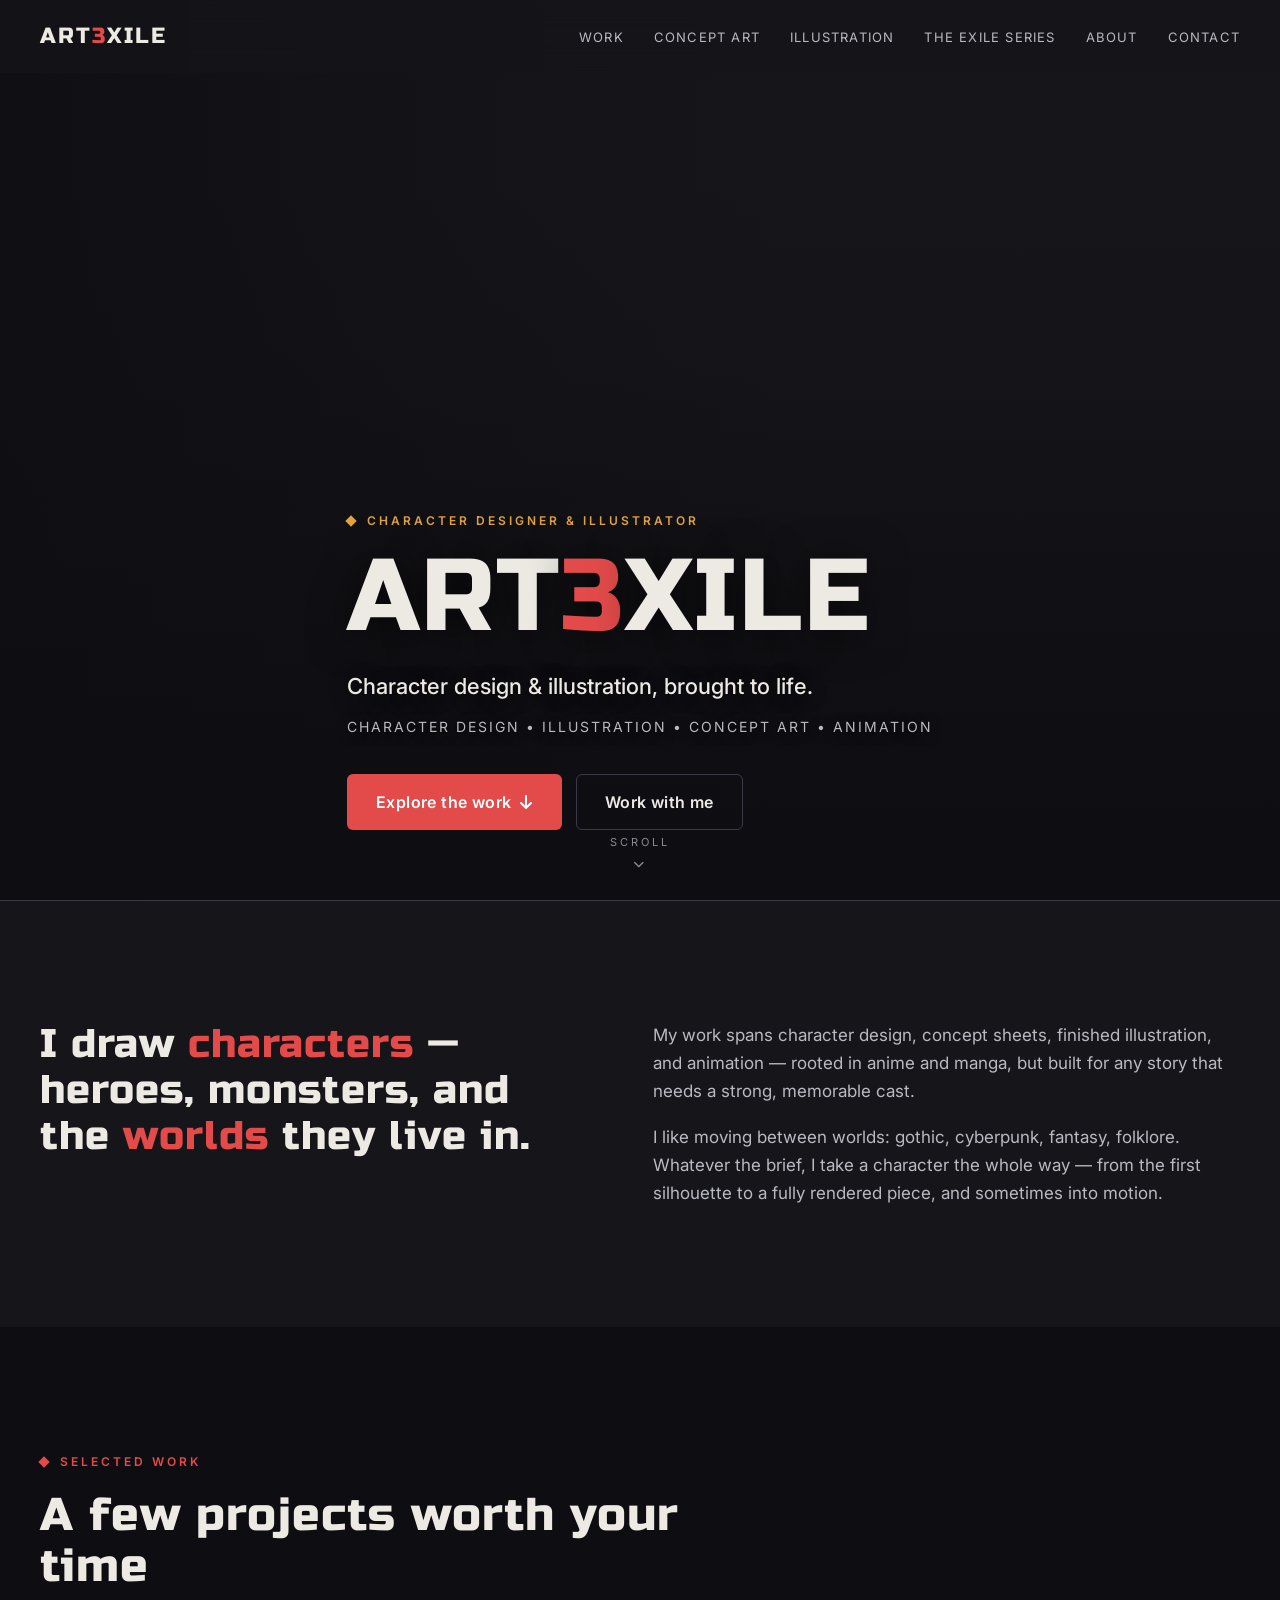
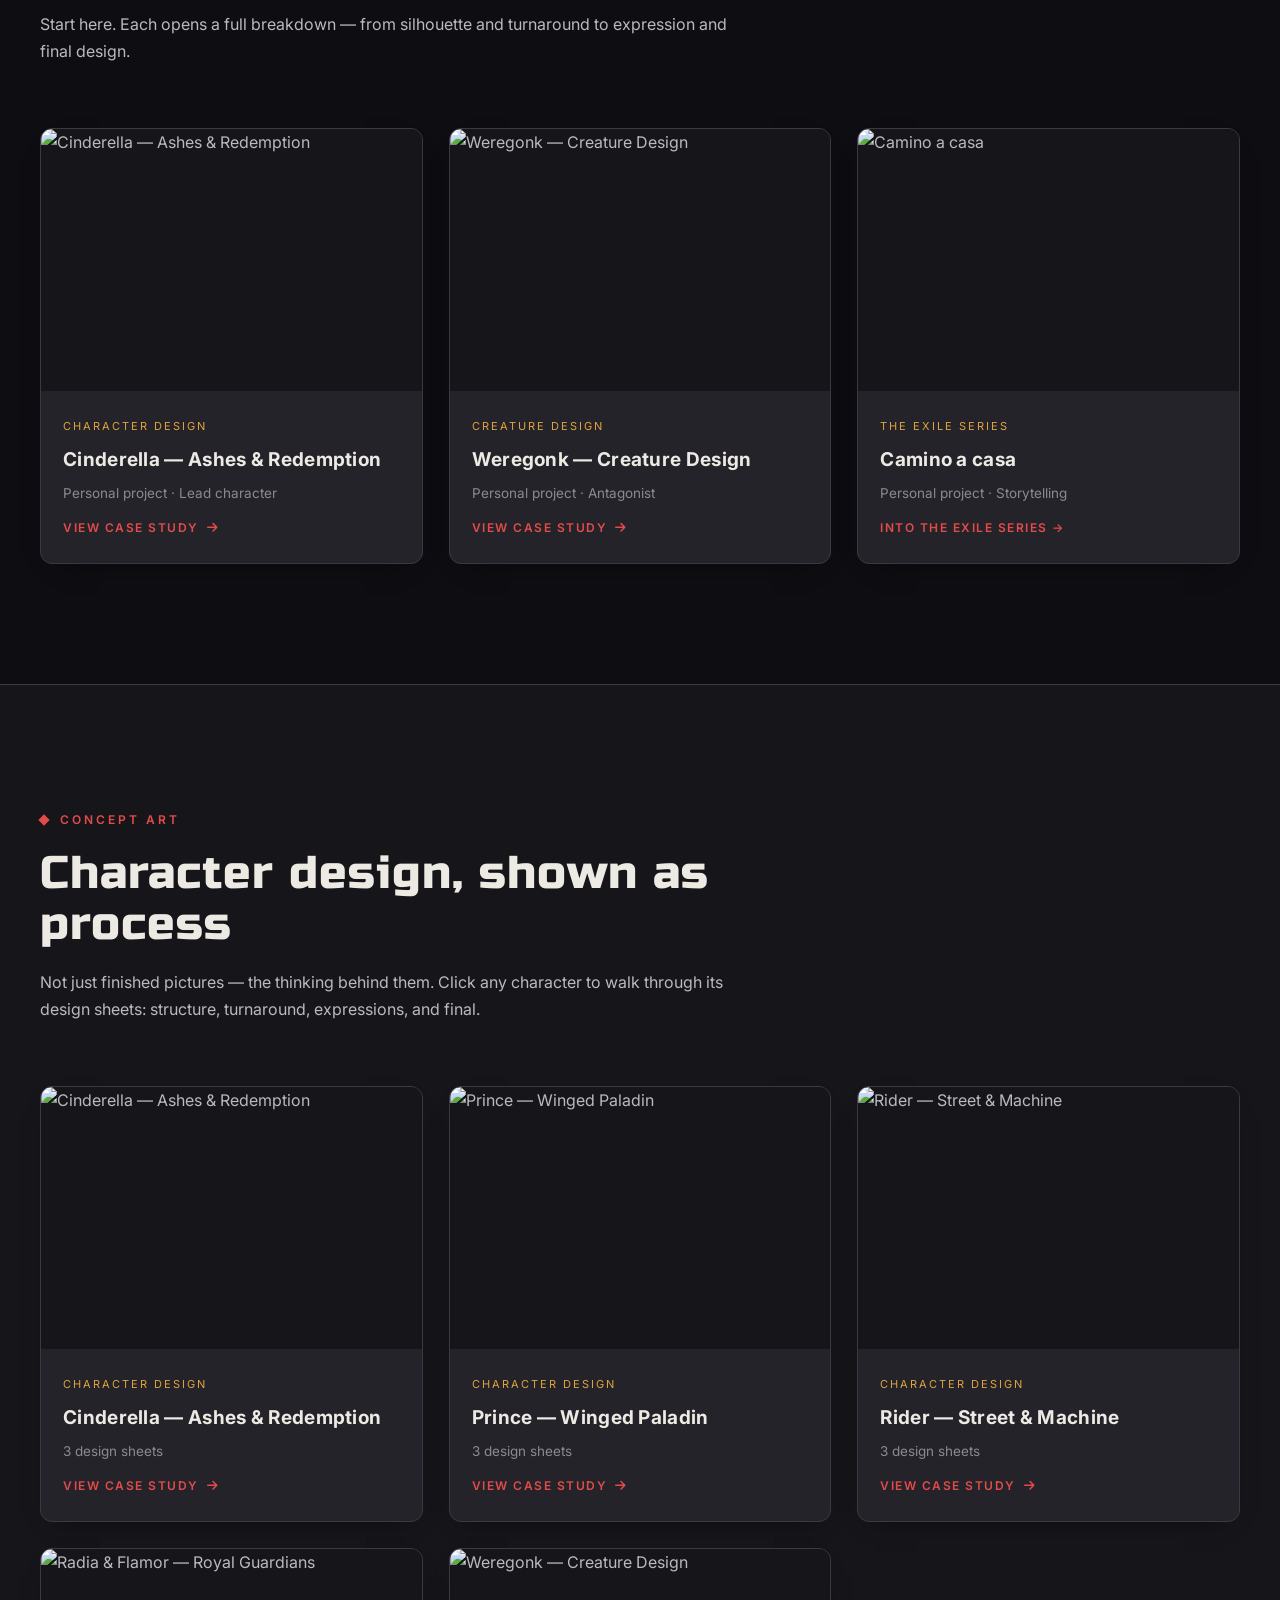
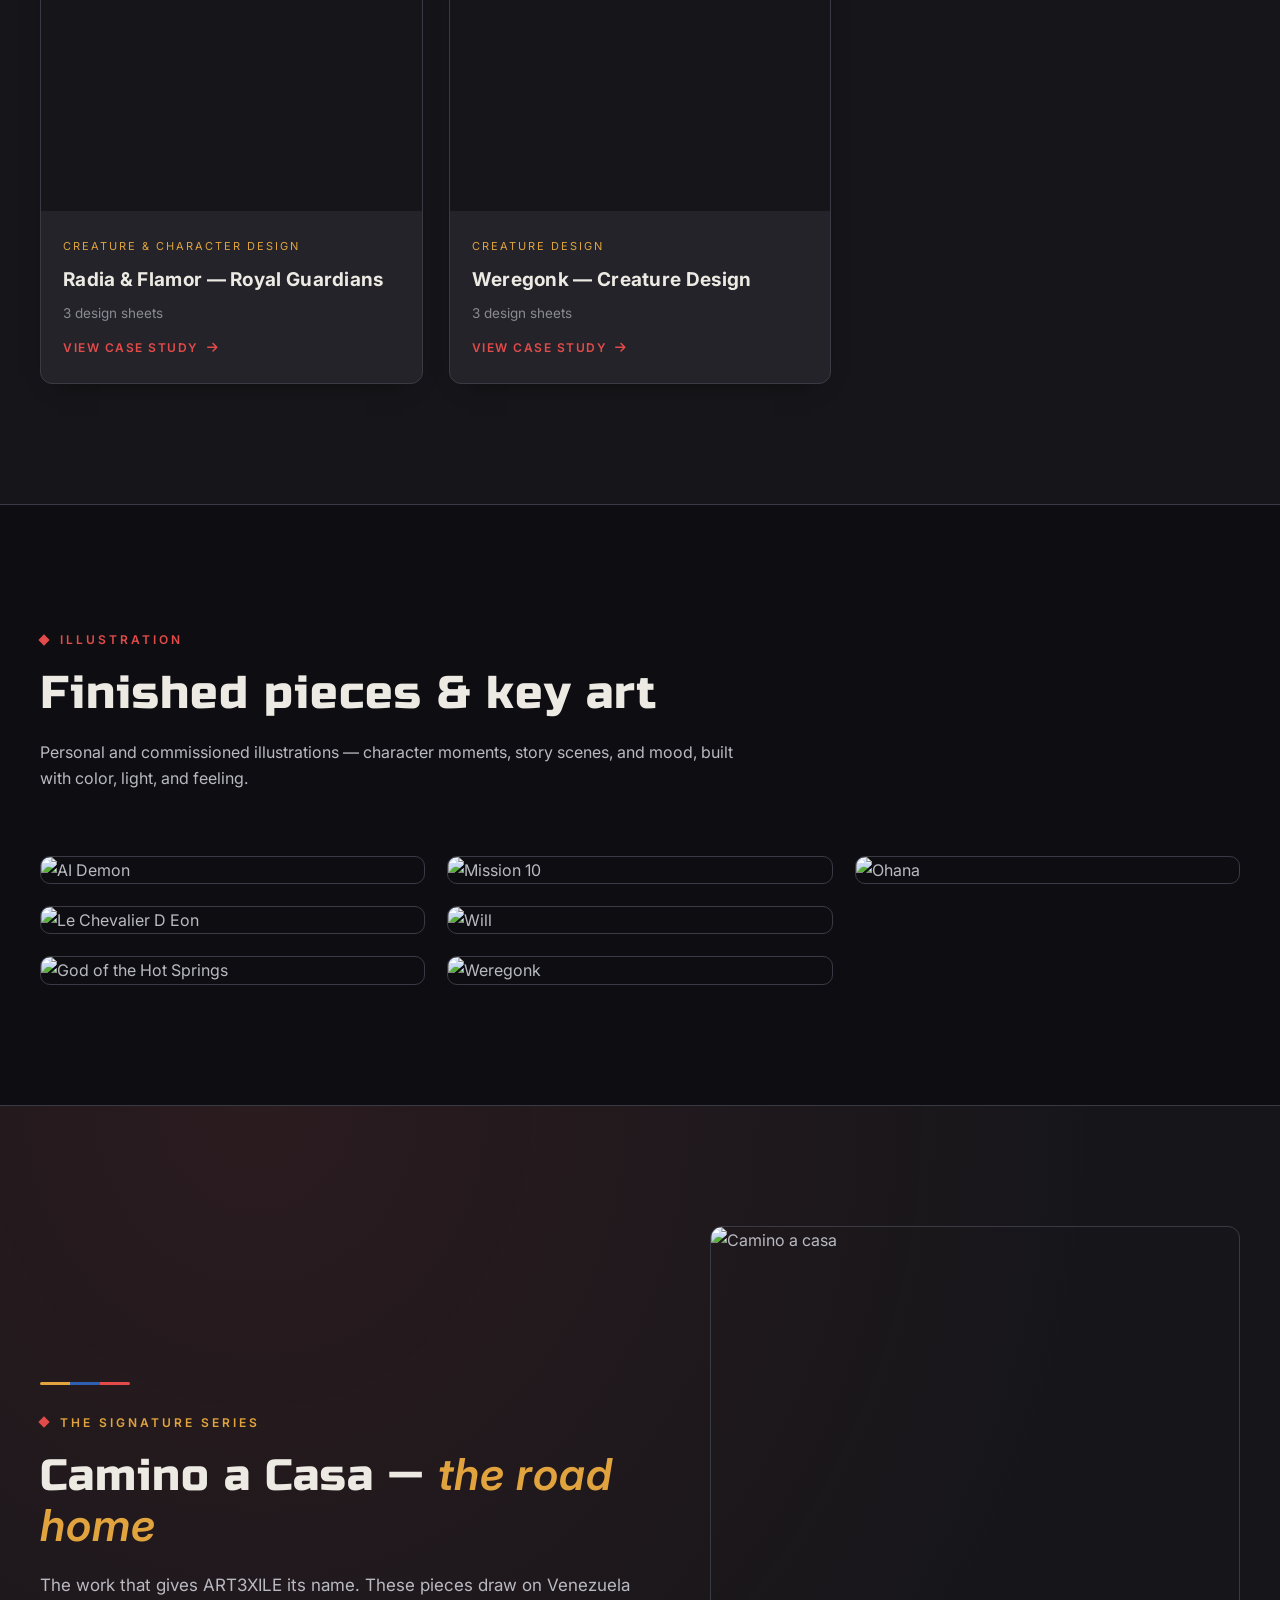
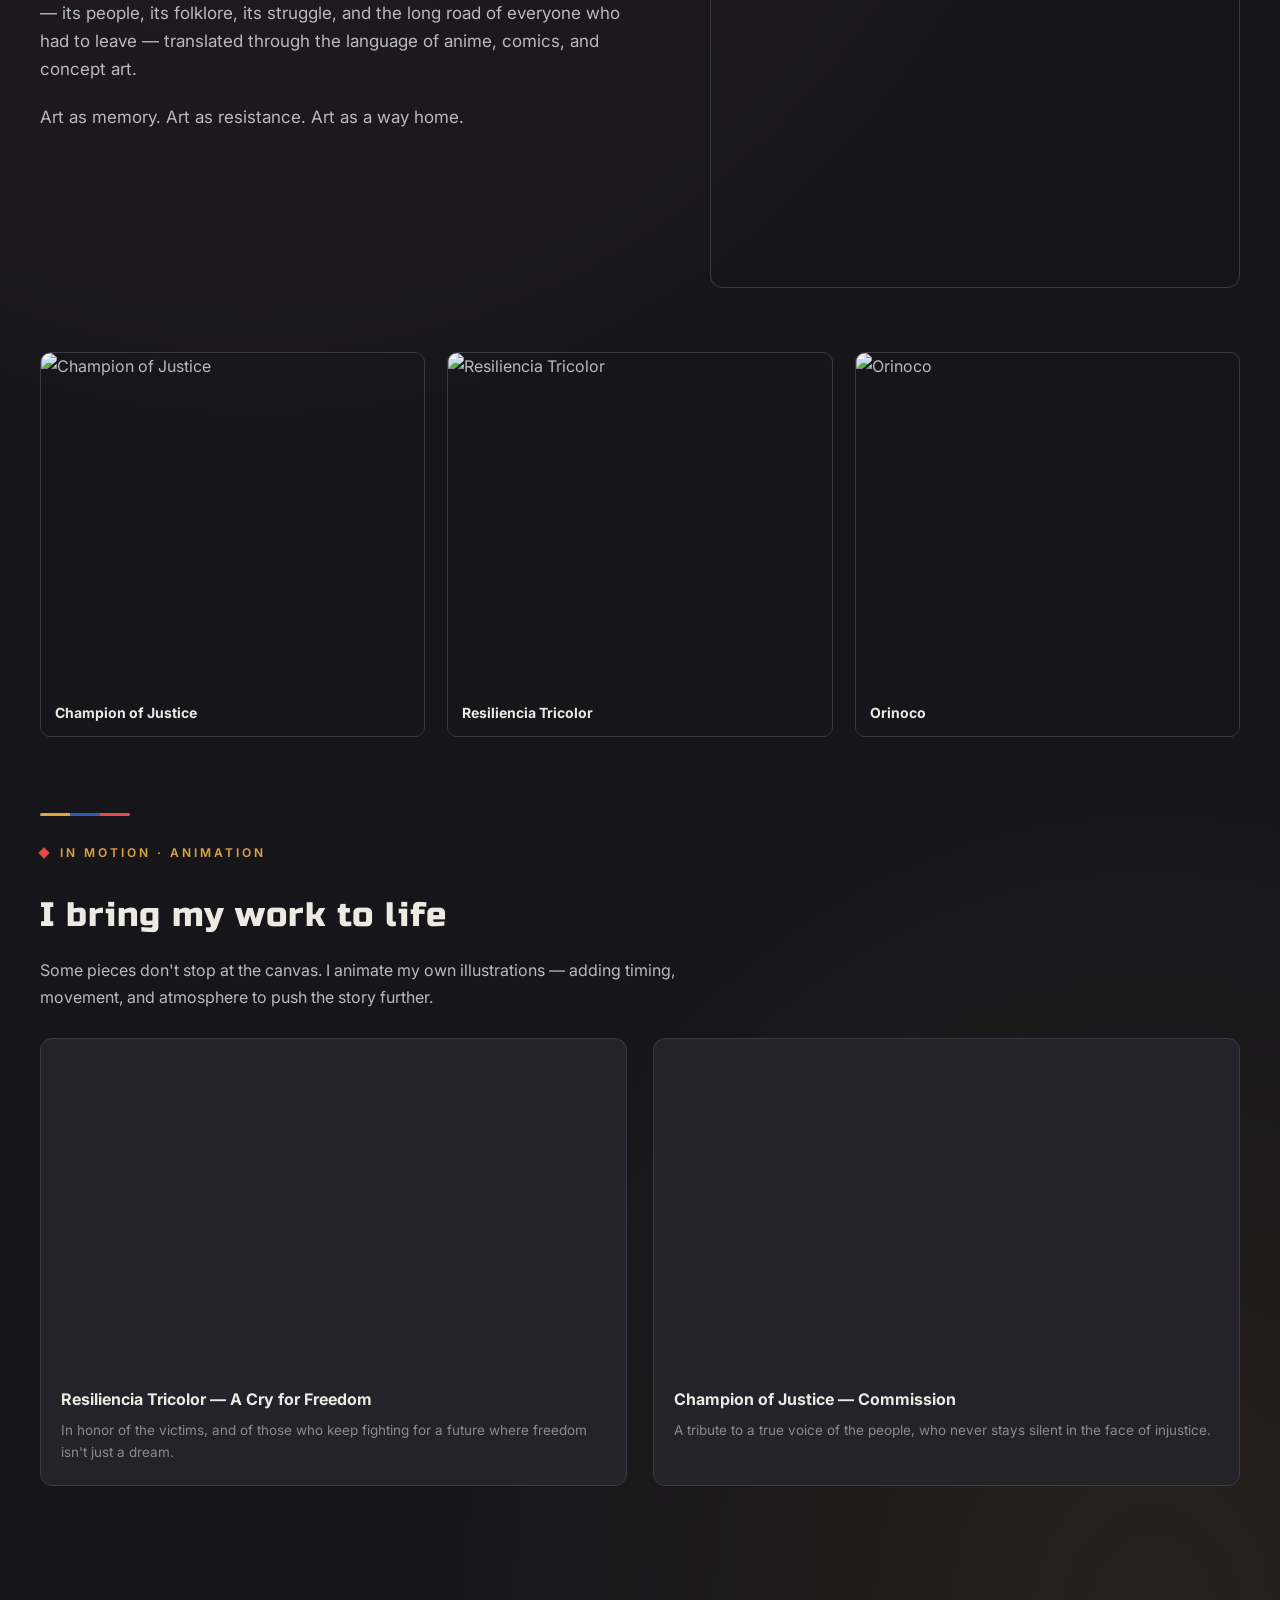
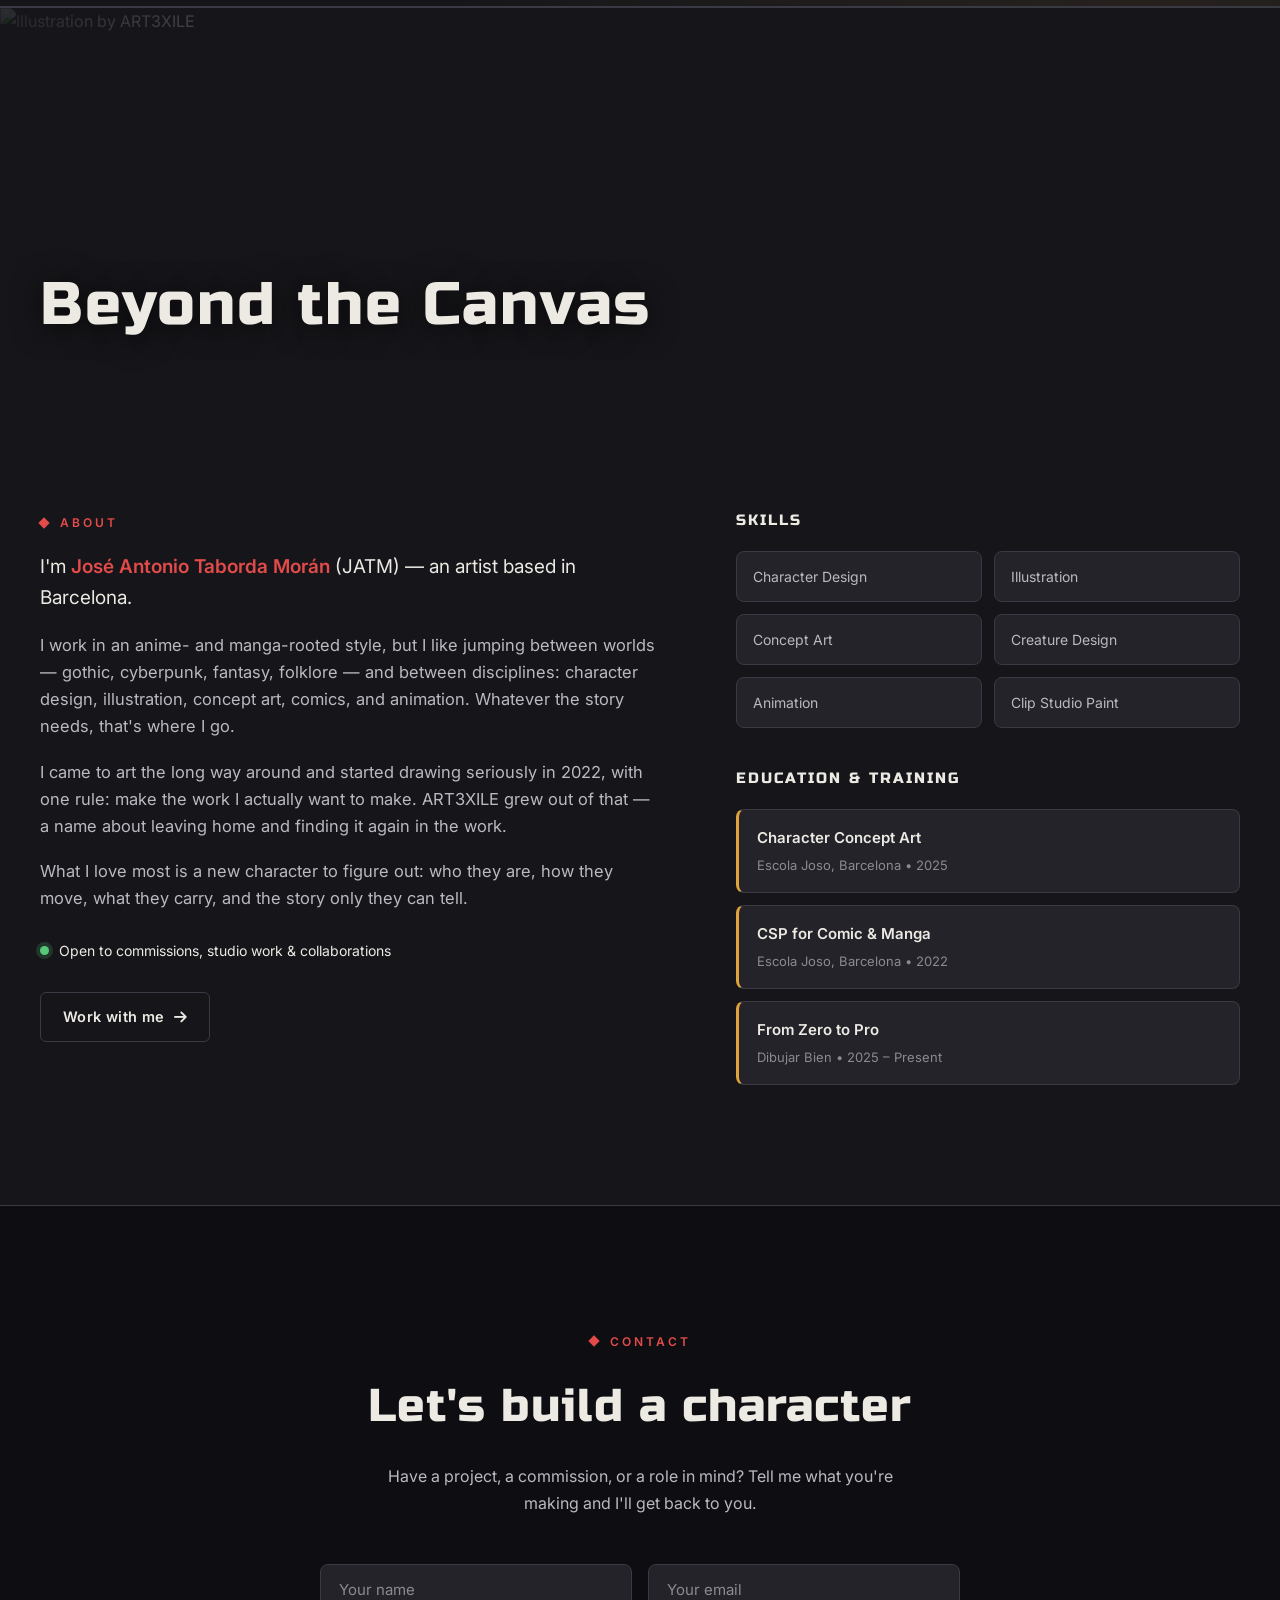
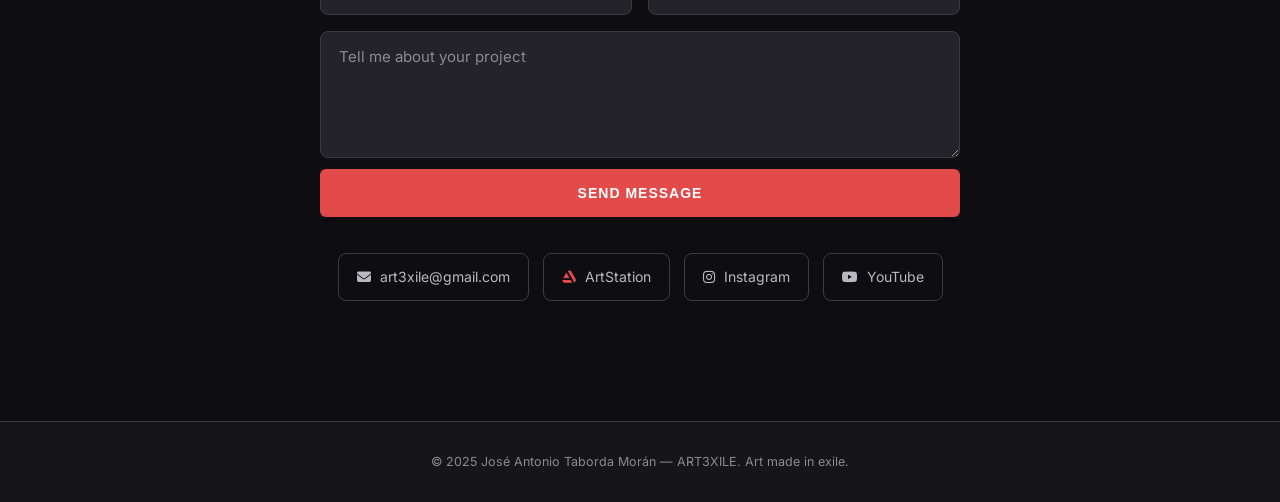
==== index.html @ 24013659 "Update print statement from 'Hello' to 'Goodbye' New file and pictures." ====
<!DOCTYPE html>
<html lang="en">
<head>
    <meta charset="UTF-8">
    <meta name="viewport" content="width=device-width, initial-scale=1.0">
    <title>ART3XILE — Character Design & Illustration | José Antonio Taborda Morán</title>

    <!-- SEO -->
    <meta name="description" content="ART3XILE — character designer and illustrator José Antonio Taborda Morán, based in Barcelona. Anime- and manga-rooted character design, illustration, concept art, and animation for games, stories, and screens.">
    <meta name="keywords" content="character design, character designer, illustrator, illustration, concept art, anime, manga, creature design, animation, digital artist, Barcelona, ART3XILE">
    <meta name="author" content="José Antonio Taborda Morán">

    <!-- Open Graph -->
    <meta property="og:title" content="ART3XILE — Character Design & Illustration">
    <meta property="og:description" content="Anime- and manga-rooted character design, illustration, concept art, and animation. Characters worth remembering.">
    <meta property="og:image" content="https://cdna.artstation.com/p/assets/images/images/095/886/172/large/art3xile-last-prj0-6.jpg">
    <meta property="og:type" content="website">

    <!-- Fonts: Russo One (display/wordmark) + Inter (body) -->
    <link rel="preconnect" href="https://fonts.googleapis.com">
    <link rel="preconnect" href="https://fonts.gstatic.com" crossorigin>
    <link href="https://fonts.googleapis.com/css2?family=Russo+One&family=Inter:wght@300;400;500;600;700&display=swap" rel="stylesheet">
    <link rel="stylesheet" href="https://cdnjs.cloudflare.com/ajax/libs/font-awesome/6.5.1/css/all.min.css">

    <style>
        /* ============ DESIGN TOKENS ============ */
        :root {
            --tinta:      #16161A;   /* Negro tinta — base */
            --band:       #0E0E12;   /* darker band — alternating sections */
            --surface:    #232329;   /* raised panels / cards */
            --surface-2:  #2C2C34;   /* hover panels */
            --line:       #3A3A44;   /* hairlines / borders */
            --exilio:     #E24B4A;   /* Rojo exilio — primary accent */
            --exilio-dim: #b13a39;
            --oro:        #E0A33E;   /* candlelight gold — secondary accent */
            --paper:      #EDEAE4;   /* warm off-white — headings */
            --text:       #B9B9C1;   /* body text */
            --muted:      #8A8A93;   /* captions / meta */

            --maxw: 1320px;
            --ease: cubic-bezier(0.22, 1, 0.36, 1);
        }

        * { margin: 0; padding: 0; box-sizing: border-box; }
        html { scroll-behavior: smooth; }

        body {
            font-family: 'Inter', sans-serif;
            background: var(--tinta);
            color: var(--text);
            line-height: 1.65;
            -webkit-font-smoothing: antialiased;
            overflow-x: hidden;
        }

        h1, h2, h3, .display { font-family: 'Russo One', sans-serif; font-weight: 400; }

        a { color: inherit; }
        img { display: block; }

        ::selection { background: var(--exilio); color: #fff; }

        /* Visible keyboard focus */
        a:focus-visible, button:focus-visible, input:focus-visible, textarea:focus-visible {
            outline: 2px solid var(--oro);
            outline-offset: 3px;
        }

        /* ============ SHARED LAYOUT ============ */
        .wrap { max-width: var(--maxw); margin: 0 auto; padding: 0 40px; }

        .eyebrow {
            font-family: 'Inter', sans-serif;
            font-size: 12px;
            font-weight: 600;
            letter-spacing: 3px;
            text-transform: uppercase;
            color: var(--exilio);
            display: inline-flex;
            align-items: center;
            gap: 12px;
            margin-bottom: 18px;
        }
        .eyebrow::before {
            content: '';
            width: 8px; height: 8px;
            background: var(--exilio);
            transform: rotate(45deg);   /* diamond — brand connective device */
            display: inline-block;
        }

        .section { padding: 120px 0; }
        .section-head { max-width: 720px; margin-bottom: 64px; }
        .section-head.center { margin-left: auto; margin-right: auto; text-align: center; }
        .section-head.center .eyebrow { justify-content: center; }
        .section-head h2 {
            font-size: clamp(30px, 4vw, 46px);
            color: var(--paper);
            line-height: 1.1;
            letter-spacing: 1px;
        }
        .section-head p { margin-top: 20px; font-size: 16px; color: var(--text); }

        /* per-section backgrounds — each section reads as its own room */
        .statement { background: var(--tinta); }
        #work { background: var(--band); }
        #concept { background: var(--tinta); }
        #illustration { background: var(--band); }

        /* ============ NAV ============ */
        nav {
            position: fixed; top: 0; left: 0; right: 0; z-index: 1000;
            background: rgba(22,22,26,0.72);
            backdrop-filter: blur(14px);
            border-bottom: 1px solid transparent;
            transition: border-color .3s, background .3s;
        }
        nav.scrolled { border-bottom-color: var(--line); background: rgba(22,22,26,0.92); }
        nav .bar {
            max-width: var(--maxw); margin: 0 auto; padding: 18px 40px;
            display: flex; align-items: center; justify-content: space-between;
        }
        .logo {
            font-family: 'Russo One', sans-serif;
            font-size: 22px; letter-spacing: 2px; color: var(--paper);
            text-decoration: none; z-index: 1001;
        }
        .logo b { color: var(--exilio); font-weight: 400; }
        .nav-right { display: flex; align-items: center; gap: 38px; }
        .menu { display: flex; gap: 30px; list-style: none; }
        .menu a {
            font-size: 13px; letter-spacing: 1.2px; text-transform: uppercase;
            color: var(--text); text-decoration: none; padding: 6px 0; position: relative;
            transition: color .25s;
        }
        .menu a::after {
            content:''; position:absolute; left:0; bottom:0; height:2px; width:0;
            background: var(--exilio); transition: width .3s var(--ease);
        }
        .menu a:hover, .menu a.active { color: var(--paper); }
        .menu a:hover::after, .menu a.active::after { width: 100%; }

        .btn {
            display: inline-flex; align-items: center; gap: 9px;
            font-size: 14.5px; font-weight: 600; letter-spacing: .4px;
            padding: 12px 22px; border-radius: 6px; text-decoration: none;
            transition: transform .25s var(--ease), background .25s, color .25s, border-color .25s;
            cursor: pointer; border: 1px solid transparent;
        }
        .btn-solid { background: var(--exilio); color: #fff; }
        .btn-solid:hover { background: var(--exilio-dim); transform: translateY(-2px); }
        .btn-ghost { border-color: var(--line); color: var(--paper); background: transparent; }
        .btn-ghost:hover { border-color: var(--exilio); color: var(--exilio); transform: translateY(-2px); }

        .menu-toggle { display: none; flex-direction: column; gap: 5px; cursor: pointer; z-index: 1001; background:none; border:none; padding:4px; }
        .menu-toggle span { width: 26px; height: 2px; background: var(--paper); transition: .3s; }
        .menu-toggle.active span:nth-child(1){ transform: translateY(7px) rotate(45deg); }
        .menu-toggle.active span:nth-child(2){ opacity: 0; }
        .menu-toggle.active span:nth-child(3){ transform: translateY(-7px) rotate(-45deg); }

        /* ============ HERO ============ */
        .hero {
            min-height: 100vh; position: relative;
            display: flex; align-items: flex-end;
            background: url('https://cdna.artstation.com/p/assets/images/images/095/886/172/large/art3xile-last-prj0-6.jpg') center top / cover no-repeat;
        }
        /* Gradient weighted to the bottom-left (the dark archway), so the figure + candle stay visible */
        /* Strong gradient at the bottom-left (where the text sits) keeps copy readable;
           the figure, candle and upper-right stay bright so the art still reads. */
        .hero::before {
            content:''; position: absolute; inset: 0;
            background:
                linear-gradient(to top, rgba(14,14,18,0.97) 0%, rgba(14,14,18,0.9) 18%, rgba(14,14,18,0.55) 38%, rgba(14,14,18,0.15) 60%, transparent 82%),
                linear-gradient(to right, rgba(14,14,18,0.78) 0%, rgba(14,14,18,0.25) 36%, transparent 62%);
        }
        .hero-inner { position: relative; z-index: 1; padding: 0 0 70px; max-width: 720px; }
        .hero .eyebrow { color: var(--oro); }
        .hero .eyebrow::before { background: var(--oro); }
        .hero h1 {
            font-size: clamp(48px, 8vw, 104px);
            line-height: .95; color: var(--paper); letter-spacing: 2px;
            text-shadow: 0 4px 40px rgba(0,0,0,.6);
        }
        .hero h1 b { color: var(--exilio); font-weight: 400; }
        .hero .tagline {
            margin-top: 22px; font-size: clamp(17px, 2.2vw, 22px);
            color: var(--paper); font-weight: 500; max-width: 560px;
            text-shadow: 0 2px 18px rgba(0,0,0,.7);
        }
        .hero .sub {
            margin-top: 10px; font-size: 14px; letter-spacing: 2px; text-transform: uppercase;
            color: var(--text); text-shadow: 0 2px 12px rgba(0,0,0,.8);
        }
        .hero-cta { margin-top: 36px; display: flex; gap: 14px; flex-wrap: wrap; }
        .hero-cta .btn { font-size: 16px; padding: 14px 28px; }
        .scroll-hint {
            position: absolute; bottom: 30px; left: 50%; transform: translateX(-50%);
            color: var(--muted); font-size: 11px; letter-spacing: 3px; text-transform: uppercase;
            z-index: 1; display: flex; flex-direction: column; align-items: center; gap: 8px;
        }
        .scroll-hint i { animation: bob 1.8s infinite; }
        @keyframes bob { 0%,100%{ transform: translateY(0);} 50%{ transform: translateY(6px);} }

        /* ============ STATEMENT ============ */
        .statement { border-top: 1px solid var(--line); }
        .statement .wrap { display: grid; grid-template-columns: 1fr 1.1fr; gap: 80px; align-items: start; }
        .statement h2 { font-size: clamp(26px, 3.2vw, 40px); color: var(--paper); line-height: 1.15; letter-spacing: 1px; }
        .statement h2 .hl { color: var(--exilio); }
        .statement p { font-size: 17px; color: var(--text); }
        .statement p + p { margin-top: 18px; }

        /* ============ CARD GRID (featured + concept projects) ============ */
        .grid { display: grid; gap: 26px; }
        .grid-3 { grid-template-columns: repeat(3, 1fr); }

        .card {
            position: relative; border-radius: 12px; overflow: hidden;
            background: var(--surface); border: 1px solid var(--line);
            box-shadow: 0 10px 26px -18px rgba(0,0,0,.85);
            cursor: pointer; transition: transform .4s var(--ease), border-color .3s, box-shadow .4s;
        }
        .card:hover { transform: translateY(-6px); border-color: var(--exilio); box-shadow: 0 24px 50px -20px rgba(0,0,0,.8); }
        .card .thumb { aspect-ratio: 16 / 11; overflow: hidden; background: var(--tinta); }
        .card .thumb img { width: 100%; height: 100%; object-fit: cover; transition: transform .6s var(--ease); }
        .card:hover .thumb img { transform: scale(1.06); }
        .card .meta { padding: 20px 22px 24px; }
        .card .meta .kicker { font-size: 11px; letter-spacing: 2px; text-transform: uppercase; color: var(--oro); }
        .card .meta h3 { font-family:'Inter',sans-serif; font-weight: 700; font-size: 19px; color: var(--paper); margin-top: 7px; letter-spacing:.3px; }
        .card .meta p { font-size: 13.5px; color: var(--muted); margin-top: 6px; }
        .card .meta .view { margin-top: 14px; font-size: 12px; font-weight: 600; letter-spacing: 1.5px; text-transform: uppercase; color: var(--exilio); display: inline-flex; align-items: center; gap: 8px; transition: gap .25s; }
        .card:hover .meta .view { gap: 14px; }

        /* ============ ILLUSTRATION MASONRY ============ */
        .masonry { column-count: 3; column-gap: 22px; }
        .ill {
            break-inside: avoid; margin-bottom: 22px; position: relative;
            border-radius: 10px; overflow: hidden; cursor: pointer; display: block;
            border: 1px solid var(--line); transition: border-color .3s;
        }
        .ill img { width: 100%; height: auto; transition: transform .5s var(--ease); }
        .ill:hover { border-color: var(--exilio); }
        .ill:hover img { transform: scale(1.04); }
        .ill .cap {
            position: absolute; inset: auto 0 0 0; padding: 36px 16px 14px;
            background: linear-gradient(to top, rgba(22,22,26,.95), transparent);
            opacity: 0; transform: translateY(8px); transition: .35s var(--ease);
        }
        .ill:hover .cap { opacity: 1; transform: translateY(0); }
        .ill .cap b { display:block; color: var(--paper); font-size: 15px; font-weight: 600; }
        .ill .cap span { font-size: 12px; color: var(--oro); letter-spacing: 1px; }

        /* ============ SIGNATURE SERIES (the bold moment) ============ */
        #exile {
            position: relative;
            background:
                radial-gradient(120% 80% at 20% 0%, rgba(226,75,74,.10), transparent 55%),
                radial-gradient(100% 70% at 90% 100%, rgba(224,163,62,.08), transparent 55%),
                var(--tinta);
            border-top: 1px solid var(--line);
            border-bottom: 1px solid var(--line);
            overflow: hidden;
        }
        /* tricolor seam — Venezuelan flag, muted into the theme */
        .seam { display: flex; height: 3px; width: 90px; border-radius: 2px; overflow: hidden; margin-bottom: 22px; }
        .seam i { flex: 1; }
        .seam i:nth-child(1){ background: var(--oro); }
        .seam i:nth-child(2){ background: #2f5fb0; }
        .seam i:nth-child(3){ background: var(--exilio); }
        .center .seam { margin-left: auto; margin-right: auto; }

        .exile-lead { display: grid; grid-template-columns: 1.15fr 1fr; gap: 60px; align-items: center; margin-bottom: 64px; }
        .exile-lead .copy h2 { font-size: clamp(28px, 3.6vw, 44px); color: var(--paper); line-height: 1.1; letter-spacing: 1px; }
        .exile-lead .copy h2 em { color: var(--oro); font-style: italic; font-family: 'Inter', serif; font-weight: 600; }
        .exile-lead .copy p { margin-top: 20px; font-size: 17px; color: var(--text); }
        .exile-lead .hero-art { border-radius: 12px; overflow: hidden; border: 1px solid var(--line); cursor: pointer; }
        .exile-lead .hero-art img { width: 100%; height: 100%; object-fit: cover; aspect-ratio: 4/5; transition: transform .6s var(--ease); }
        .exile-lead .hero-art:hover img { transform: scale(1.04); }

        .exile-grid { display: grid; grid-template-columns: repeat(3,1fr); gap: 22px; }
        .exile-tile { border-radius: 10px; overflow: hidden; border: 1px solid var(--line); cursor: pointer; position: relative; transition: border-color .3s; }
        .exile-tile img { width: 100%; height: 100%; object-fit: cover; aspect-ratio: 1/1; transition: transform .5s var(--ease); }
        .exile-tile:hover { border-color: var(--oro); }
        .exile-tile:hover img { transform: scale(1.05); }
        .exile-tile .cap { position:absolute; inset:auto 0 0 0; padding: 30px 14px 12px; background: linear-gradient(to top, rgba(22,22,26,.95), transparent); }
        .exile-tile .cap b { display:block; color: var(--paper); font-size: 14px; }

        /* clips */
        .anim-head { margin: 76px 0 6px; max-width: 660px; }
        .anim-head .anim-title { font-size: clamp(24px, 3vw, 34px); color: var(--paper); letter-spacing: 1px; margin-top: 6px; }
        .anim-head .anim-sub { margin-top: 14px; font-size: 16px; color: var(--text); }
        .clips { margin-top: 28px; display: grid; grid-template-columns: repeat(2,1fr); gap: 26px; }
        .clip { border-radius: 12px; overflow: hidden; background: var(--surface); border: 1px solid var(--line); transition: transform .35s var(--ease), border-color .3s; }
        .clip:hover { transform: translateY(-4px); border-color: var(--exilio); }
        .clip .frame { position: relative; padding-bottom: 56.25%; height: 0; }
        .clip .frame iframe { position: absolute; inset: 0; width: 100%; height: 100%; border: none; }
        .clip .info { padding: 18px 20px 22px; }
        .clip .info h3 { font-family:'Inter',sans-serif; font-weight: 700; font-size: 16px; color: var(--paper); }
        .clip .info p { font-size: 13.5px; color: var(--muted); margin-top: 6px; }

        /* ============ ABOUT ============ */
        #about { background: var(--tinta); border-top: 1px solid var(--line); }
        .about-banner { position: relative; width: 100%; height: 380px; overflow: hidden; }
        .about-banner img { width: 100%; height: 100%; object-fit: cover; object-position: center 36%; }
        .about-banner::after { content:''; position:absolute; inset:0; background: linear-gradient(to right, rgba(22,22,26,.9), rgba(22,22,26,.3) 55%, rgba(22,22,26,.65)); }
        .about-banner-title { position: absolute; left: 0; right: 0; bottom: 34px; max-width: var(--maxw); margin: 0 auto; padding: 0 40px; font-size: clamp(34px, 5vw, 60px); color: var(--paper); letter-spacing: 2px; z-index: 1; text-shadow: 0 3px 30px rgba(0,0,0,.7); }
        .about-grid { display: grid; grid-template-columns: 1.1fr .9fr; gap: 80px; align-items: start; }
        .about-copy p { font-size: 16.5px; color: var(--text); }
        .about-copy p + p { margin-top: 18px; }
        .about-copy .lead { font-size: 19px; color: var(--paper); }
        .about-copy .lead b { color: var(--exilio); font-weight: 600; }
        .about-actions { margin-top: 30px; display: flex; gap: 14px; flex-wrap: wrap; }
        .avail { margin-top: 26px; display: inline-flex; align-items: center; gap: 10px; font-size: 14px; color: var(--paper); }
        .avail .dot { width: 9px; height: 9px; border-radius: 50%; background: #57c878; box-shadow: 0 0 0 4px rgba(87,200,120,.18); }

        .panel-title { font-family:'Russo One',sans-serif; font-size: 15px; letter-spacing: 2px; text-transform: uppercase; color: var(--paper); margin-bottom: 18px; }
        .panel-title:not(:first-child){ margin-top: 38px; }
        .chips { display: grid; grid-template-columns: 1fr 1fr; gap: 12px; }
        .chip { background: var(--surface); border: 1px solid var(--line); border-radius: 8px; padding: 13px 16px; font-size: 14px; color: var(--text); transition: .25s; }
        .chip:hover { border-color: var(--exilio); color: var(--paper); }
        .edu { display: grid; gap: 12px; }
        .edu-item { background: var(--surface); border: 1px solid var(--line); border-radius: 8px; padding: 16px 18px; border-left: 3px solid var(--oro); }
        .edu-item h4 { font-family:'Inter',sans-serif; font-size: 15px; color: var(--paper); font-weight: 600; }
        .edu-item p { font-size: 13px; color: var(--muted); margin-top: 4px; }

        /* ============ CONTACT ============ */
        #contact { border-top: 1px solid var(--line); text-align: center; background: var(--band); }
        .contact-wrap { max-width: 720px; margin: 0 auto; }
        .contact-form { margin: 48px 0 36px; text-align: left; }
        .form-row { display: grid; grid-template-columns: 1fr 1fr; gap: 16px; margin-bottom: 16px; }
        .contact-form input, .contact-form textarea {
            width: 100%; padding: 15px 18px; background: var(--surface);
            border: 1px solid var(--line); border-radius: 8px; color: var(--paper);
            font-size: 15px; font-family: 'Inter', sans-serif; transition: border-color .25s, background .25s;
        }
        .contact-form input::placeholder, .contact-form textarea::placeholder { color: var(--muted); }
        .contact-form input:focus, .contact-form textarea:focus { outline: none; border-color: var(--exilio); background: var(--surface-2); }
        .contact-form .btn-solid { width: 100%; justify-content: center; margin-top: 4px; padding: 15px; font-size: 14px; text-transform: uppercase; letter-spacing: 1px; }
        .socials { display: flex; justify-content: center; gap: 14px; flex-wrap: wrap; margin-top: 8px; }
        .socials a {
            display: inline-flex; align-items: center; gap: 9px; text-decoration: none;
            font-size: 14px; color: var(--text); padding: 11px 18px; border: 1px solid var(--line);
            border-radius: 8px; transition: .25s;
        }
        .socials a:hover { color: var(--paper); border-color: var(--exilio); transform: translateY(-2px); }
        .socials a.art i { color: var(--exilio); }

        footer { border-top: 1px solid var(--line); padding: 30px 0; text-align: center; }
        footer p { font-size: 12.5px; color: var(--muted); }

        /* ============ LIGHTBOX ============ */
        .lightbox { display: none; position: fixed; inset: 0; z-index: 9000; background: rgba(10,10,12,.96); justify-content: center; align-items: center; padding: 40px; }
        .lightbox.open { display: flex; }
        .lightbox img { max-width: 92%; max-height: 82vh; object-fit: contain; border-radius: 6px; }
        .lb-cap { position: absolute; bottom: 28px; left: 0; right: 0; text-align: center; color: var(--paper); font-size: 15px; letter-spacing: .5px; }
        .lb-cap span { color: var(--oro); display: block; font-size: 12px; letter-spacing: 2px; text-transform: uppercase; margin-bottom: 4px; }
        .lb-close { position: absolute; top: 24px; right: 32px; font-size: 30px; color: var(--paper); cursor: pointer; background:none; border:none; }
        .lb-nav { position: absolute; top: 50%; transform: translateY(-50%); font-size: 38px; color: var(--paper); cursor: pointer; background:none; border:none; padding: 16px; transition: color .25s; }
        .lb-nav:hover { color: var(--exilio); }
        .lb-prev { left: 18px; } .lb-next { right: 18px; }

        /* ============ PROJECT VIEWER (case study) ============ */
        .project-view { display: none; position: fixed; inset: 0; z-index: 9500; background: var(--tinta); overflow-y: auto; }
        .project-view.open { display: block; }
        .pv-bar { position: sticky; top: 0; z-index: 5; display: flex; justify-content: space-between; align-items: center; padding: 18px 40px; background: rgba(22,22,26,.9); backdrop-filter: blur(12px); border-bottom: 1px solid var(--line); }
        .pv-bar .logo { font-size: 18px; }
        .pv-close { background: none; border: 1px solid var(--line); color: var(--paper); border-radius: 6px; padding: 9px 16px; font-size: 13px; cursor: pointer; display: inline-flex; gap: 8px; align-items: center; transition: .25s; font-family:'Inter',sans-serif; }
        .pv-close:hover { border-color: var(--exilio); color: var(--exilio); }
        .pv-body { max-width: 1100px; margin: 0 auto; padding: 70px 40px 110px; }
        .pv-head { max-width: 760px; margin-bottom: 56px; }
        .pv-head .kicker { font-size: 12px; letter-spacing: 3px; text-transform: uppercase; color: var(--oro); }
        .pv-head h2 { font-size: clamp(34px, 5vw, 56px); color: var(--paper); margin: 12px 0 6px; letter-spacing: 1px; }
        .pv-head .role { font-size: 14px; color: var(--muted); letter-spacing: 1px; }
        .pv-head .brief { font-size: 18px; color: var(--text); margin-top: 24px; }
        .pv-stage { display: grid; gap: 56px; }
        .pv-step .step-label { display: flex; align-items: center; gap: 12px; font-size: 12px; letter-spacing: 2px; text-transform: uppercase; color: var(--exilio); margin-bottom: 16px; }
        .pv-step .step-label::before { content:''; width: 7px; height: 7px; background: var(--exilio); transform: rotate(45deg); }
        .pv-step img { width: 100%; height: auto; border-radius: 10px; border: 1px solid var(--line); }
        .pv-foot { margin-top: 70px; padding-top: 36px; border-top: 1px solid var(--line); text-align: center; }
        .pv-foot p { color: var(--muted); font-size: 14px; margin-bottom: 18px; }

        /* ============ SCROLL REVEAL ============ */
        .reveal { opacity: 0; transform: translateY(26px); transition: opacity .7s var(--ease), transform .7s var(--ease); }
        .reveal.in { opacity: 1; transform: none; }

        /* ============ RESPONSIVE ============ */
        @media (max-width: 1024px) {
            .wrap { padding: 0 30px; }
            .grid-3, .exile-grid { grid-template-columns: repeat(2, 1fr); }
            .masonry { column-count: 2; }
            .statement .wrap, .about-grid, .exile-lead { grid-template-columns: 1fr; gap: 40px; }
            .section { padding: 90px 0; }
            .hero { background-attachment: scroll; }
        }
        @media (max-width: 768px) {
            .wrap { padding: 0 20px; }
            nav .bar { padding: 14px 20px; }
            .menu-toggle { display: flex; }
            .nav-right { gap: 0; }
            .menu {
                position: fixed; inset: 0 0 0 auto; width: 76%; height: 100vh;
                background: rgba(22,22,26,.98); flex-direction: column; justify-content: center;
                gap: 28px; transform: translateX(100%); transition: transform .35s var(--ease); padding: 80px 30px;
            }
            .menu.open { transform: translateX(0); }
            .menu a { font-size: 16px; }
            .nav-cta { display: none; }
            .grid-3, .exile-grid, .clips, .masonry, .chips { grid-template-columns: 1fr; column-count: 1; }
            .form-row { grid-template-columns: 1fr; }
            .section { padding: 70px 0; }
            .hero-inner { padding-bottom: 80px; }
            .pv-bar, .pv-body { padding-left: 20px; padding-right: 20px; }
        }
        @media (prefers-reduced-motion: reduce) {
            * { animation: none !important; transition: none !important; }
            .reveal { opacity: 1; transform: none; }
        }
    </style>
</head>
<body>

    <!-- ============ NAV ============ -->
    <nav id="nav">
        <div class="bar">
            <a href="#top" class="logo">ART<b>3</b>XILE</a>
            <div class="nav-right">
                <ul class="menu" id="menu">
                    <li><a href="#work" class="nav-link">Work</a></li>
                    <li><a href="#concept" class="nav-link">Concept Art</a></li>
                    <li><a href="#illustration" class="nav-link">Illustration</a></li>
                    <li><a href="#exile" class="nav-link">The Exile Series</a></li>
                    <li><a href="#about" class="nav-link">About</a></li>
                    <li><a href="#contact" class="nav-link">Contact</a></li>
                </ul>
                <button class="menu-toggle" id="toggle" aria-label="Menu"><span></span><span></span><span></span></button>
            </div>
        </div>
    </nav>

    <!-- ============ HERO ============ -->
    <header class="hero" id="top">
        <div class="wrap">
            <div class="hero-inner">
                <span class="eyebrow">Character Designer &amp; Illustrator</span>
                <h1>ART<b>3</b>XILE</h1>
                <p class="tagline">Character design &amp; illustration, brought to life.</p>
                <p class="sub">Character Design • Illustration • Concept Art • Animation</p>
                <div class="hero-cta">
                    <a href="#work" class="btn btn-solid">Explore the work <i class="fas fa-arrow-down"></i></a>
                    <a href="#contact" class="btn btn-ghost">Work with me</a>
                </div>
            </div>
        </div>
        <div class="scroll-hint"><span>Scroll</span><i class="fas fa-chevron-down"></i></div>
    </header>

    <!-- ============ STATEMENT ============ -->
    <section class="statement section">
        <div class="wrap reveal">
            <h2>I draw <span class="hl">characters</span> — heroes, monsters, and the <span class="hl">worlds</span> they live in.</h2>
            <div>
                <p>My work spans character design, concept sheets, finished illustration, and animation — rooted in anime and manga, but built for any story that needs a strong, memorable cast.</p>
                <p>I like moving between worlds: gothic, cyberpunk, fantasy, folklore. Whatever the brief, I take a character the whole way — from the first silhouette to a fully rendered piece, and sometimes into motion.</p>
            </div>
        </div>
    </section>

    <!-- ============ FEATURED WORK ============ -->
    <section class="section" id="work">
        <div class="wrap">
            <div class="section-head reveal">
                <span class="eyebrow">Selected Work</span>
                <h2>A few projects worth your time</h2>
                <p>Start here. Each opens a full breakdown — from silhouette and turnaround to expression and final design.</p>
            </div>
            <div class="grid grid-3" id="featured-grid"></div>
        </div>
    </section>

    <!-- ============ CONCEPT ART (projects) ============ -->
    <section class="section" id="concept" style="border-top:1px solid var(--line);">
        <div class="wrap">
            <div class="section-head reveal">
                <span class="eyebrow">Concept Art</span>
                <h2>Character design, shown as process</h2>
                <p>Not just finished pictures — the thinking behind them. Click any character to walk through its design sheets: structure, turnaround, expressions, and final.</p>
            </div>
            <div class="grid grid-3" id="concept-grid"></div>
        </div>
    </section>

    <!-- ============ ILLUSTRATION ============ -->
    <section class="section" id="illustration" style="border-top:1px solid var(--line);">
        <div class="wrap">
            <div class="section-head reveal">
                <span class="eyebrow">Illustration</span>
                <h2>Finished pieces &amp; key art</h2>
                <p>Personal and commissioned illustrations — character moments, story scenes, and mood, built with color, light, and feeling.</p>
            </div>
            <div class="masonry" id="ill-grid"></div>
        </div>
    </section>

    <!-- ============ SIGNATURE SERIES — THE EXILE SERIES ============ -->
    <section class="section" id="exile">
        <div class="wrap">
            <div class="exile-lead reveal">
                <div class="copy">
                    <div class="seam"><i></i><i></i><i></i></div>
                    <span class="eyebrow" style="color:var(--oro)">The Signature Series</span>
                    <h2>Camino a Casa — <em>the road home</em></h2>
                    <p>The work that gives ART3XILE its name. These pieces draw on Venezuela — its people, its folklore, its struggle, and the long road of everyone who had to leave — translated through the language of anime, comics, and concept art.</p>
                    <p>Art as memory. Art as resistance. Art as a way home.</p>
                </div>
                <div class="exile-art-lead" id="exile-lead-art"></div>
            </div>

            <div class="exile-grid reveal" id="exile-grid"></div>

            <!-- Animated pieces -->
            <div class="anim-head reveal">
                <div class="seam"><i></i><i></i><i></i></div>
                <span class="eyebrow" style="color:var(--oro)">In Motion · Animation</span>
                <h3 class="anim-title">I bring my work to life</h3>
                <p class="anim-sub">Some pieces don't stop at the canvas. I animate my own illustrations — adding timing, movement, and atmosphere to push the story further.</p>
            </div>
            <div class="clips reveal">
                <div class="clip">
                    <div class="frame"><iframe src="https://player.vimeo.com/video/1160182785?title=0&byline=0&portrait=0" allow="fullscreen; picture-in-picture" allowfullscreen loading="lazy"></iframe></div>
                    <div class="info"><h3>Resiliencia Tricolor — A Cry for Freedom</h3><p>In honor of the victims, and of those who keep fighting for a future where freedom isn't just a dream.</p></div>
                </div>
                <div class="clip">
                    <div class="frame"><iframe src="https://player.vimeo.com/video/1160183080?title=0&byline=0&portrait=0" allow="fullscreen; picture-in-picture" allowfullscreen loading="lazy"></iframe></div>
                    <div class="info"><h3>Champion of Justice — Commission</h3><p>A tribute to a true voice of the people, who never stays silent in the face of injustice.</p></div>
                </div>
            </div>
        </div>
    </section>

    <!-- ============ ABOUT ============ -->
    <section id="about">
        <div class="about-banner">
            <img src="https://cdnb.artstation.com/p/assets/images/images/095/886/063/large/art3xile-aidemon.jpg?1769771852" alt="Illustration by ART3XILE" loading="lazy">
            <h2 class="about-banner-title">Beyond the Canvas</h2>
        </div>
        <div class="section">
            <div class="wrap">
                <div class="about-grid">
                    <div class="about-copy reveal">
                        <span class="eyebrow">About</span>
                        <p class="lead">I'm <b>José Antonio Taborda Morán</b> (JATM) — an artist based in Barcelona.</p>
                        <p>I work in an anime- and manga-rooted style, but I like jumping between worlds — gothic, cyberpunk, fantasy, folklore — and between disciplines: character design, illustration, concept art, comics, and animation. Whatever the story needs, that's where I go.</p>
                        <p>I came to art the long way around and started drawing seriously in 2022, with one rule: make the work I actually want to make. ART3XILE grew out of that — a name about leaving home and finding it again in the work.</p>
                        <p>What I love most is a new character to figure out: who they are, how they move, what they carry, and the story only they can tell.</p>
                        <div class="avail"><span class="dot"></span> Open to commissions, studio work &amp; collaborations</div>
                        <div class="about-actions">
                            <a href="#contact" class="btn btn-ghost">Work with me <i class="fas fa-arrow-right"></i></a>
                        </div>
                    </div>
                    <div class="about-side reveal">
                        <div class="panel-title">Skills</div>
                        <div class="chips">
                            <div class="chip">Character Design</div>
                            <div class="chip">Illustration</div>
                            <div class="chip">Concept Art</div>
                            <div class="chip">Creature Design</div>
                            <div class="chip">Animation</div>
                            <div class="chip">Clip Studio Paint</div>
                        </div>
                        <div class="panel-title">Education &amp; Training</div>
                        <div class="edu">
                            <div class="edu-item"><h4>Character Concept Art</h4><p>Escola Joso, Barcelona • 2025</p></div>
                            <div class="edu-item"><h4>CSP for Comic &amp; Manga</h4><p>Escola Joso, Barcelona • 2022</p></div>
                            <div class="edu-item"><h4>From Zero to Pro</h4><p>Dibujar Bien • 2025 – Present</p></div>
                        </div>
                    </div>
                </div>
            </div>
        </div>
    </section>

    <!-- ============ CONTACT ============ -->
    <section class="section" id="contact">
        <div class="wrap contact-wrap reveal">
            <span class="eyebrow" style="justify-content:center;">Contact</span>
            <h2 style="font-size:clamp(30px,4vw,46px);color:var(--paper);letter-spacing:1px;">Let's build a character</h2>
            <p style="max-width:560px;margin:18px auto 0;color:var(--text);">Have a project, a commission, or a role in mind? Tell me what you're making and I'll get back to you.</p>

            <form class="contact-form" method="POST" action="https://formspree.io/f/xrelpbke">
                <div class="form-row">
                    <input type="text" name="name" placeholder="Your name" required>
                    <input type="email" name="email" placeholder="Your email" required>
                </div>
                <textarea name="message" placeholder="Tell me about your project" rows="5" required></textarea>
                <button type="submit" class="btn btn-solid">Send message</button>
            </form>

            <div class="socials">
                <a href="mailto:art3xile@gmail.com"><i class="fas fa-envelope"></i> art3xile@gmail.com</a>
                <a class="art" href="https://art3xile.artstation.com" target="_blank" rel="noopener"><i class="fab fa-artstation"></i> ArtStation</a>
                <a href="https://instagram.com/art3xile" target="_blank" rel="noopener"><i class="fab fa-instagram"></i> Instagram</a>
                <a href="https://youtube.com/@Art3xile" target="_blank" rel="noopener"><i class="fab fa-youtube"></i> YouTube</a>
            </div>
        </div>
    </section>

    <footer>
        <p>© 2025 José Antonio Taborda Morán — ART3XILE. Art made in exile.</p>
    </footer>

    <!-- ============ LIGHTBOX ============ -->
    <div class="lightbox" id="lightbox">
        <button class="lb-close" onclick="closeLB()" aria-label="Close">&times;</button>
        <button class="lb-nav lb-prev" onclick="stepLB(-1)" aria-label="Previous">‹</button>
        <img id="lb-img" src="" alt="">
        <div class="lb-cap" id="lb-cap"></div>
        <button class="lb-nav lb-next" onclick="stepLB(1)" aria-label="Next">›</button>
    </div>

    <!-- ============ PROJECT VIEWER ============ -->
    <div class="project-view" id="projectView">
        <div class="pv-bar">
            <span class="logo">ART<b>3</b>XILE</span>
            <button class="pv-close" onclick="closeProject()"><i class="fas fa-arrow-left"></i> Back to portfolio</button>
        </div>
        <div class="pv-body" id="pv-body"></div>
    </div>

    <script src="https://player.vimeo.com/api/player.js"></script>
    <script>
    /* =========================================================
       DATA
       NOTE FOR JAT: image URLs are reused from your original site.
       The character/sheet groupings are inferred from your filenames —
       double-check each project's images and edit the "brief"/"role"/
       step labels to match the real story of each design.
    ========================================================= */

    const STEP_LABELS = ['Design Sheet', 'Turnaround', 'Expressions & Detail', 'Final Design'];

    const conceptProjects = [
        {
            id: 'cinderella',
            title: 'Cinderella — Ashes & Redemption',
            kicker: 'Character Design',
            role: 'Personal project · Lead character',
            brief: 'A fallen princess reforged as a warrior. The design had to read as royalty and survivor at once — regal silhouette, battle-worn armor, and a colour story built around ash, blood, and gold.',
            cover: 'https://cdna.artstation.com/p/assets/images/images/090/548/748/large/art3xile-ficha-cen-001.jpg?1769727570',
            images: [
                'https://cdna.artstation.com/p/assets/images/images/090/548/748/large/art3xile-ficha-cen-001.jpg?1769727570',
                'https://cdnb.artstation.com/p/assets/images/images/090/548/759/large/art3xile-ficha-cen-003.jpg?1754224309',
                'https://cdna.artstation.com/p/assets/images/images/090/548/754/large/art3xile-ficha-cen-002.jpg?1754224297'
            ]
        },
        {
            id: 'prince',
            title: 'Prince — Winged Paladin',
            kicker: 'Character Design',
            role: 'Personal project · Hero',
            brief: 'A divine knight built on verticality and light. Explored armor language, weapon kit, and a silhouette that stays heroic from every angle of the turnaround.',
            cover: 'https://cdna.artstation.com/p/assets/images/images/095/872/974/large/art3xile-ficha-pri-001.jpg?1769730756',
            images: [
                'https://cdna.artstation.com/p/assets/images/images/095/872/974/large/art3xile-ficha-pri-001.jpg?1769730756',
                'https://cdna.artstation.com/p/assets/images/images/095/872/986/large/art3xile-ficha-pri-002.jpg?1769729599',
                'https://cdna.artstation.com/p/assets/images/images/095/872/996/large/art3xile-ficha-pri-003.jpg?1769729609'
            ]
        },
        {
            id: 'rider',
            title: 'Rider — Street & Machine',
            kicker: 'Character Design',
            role: 'Personal project · Protagonist',
            brief: 'A modern young hero and his transforming mech-bike. Focus on contemporary streetwear, age progression, and a believable relationship between character and vehicle.',
            cover: 'https://cdna.artstation.com/p/assets/images/images/095/873/036/large/art3xile-ficha-rid-001.jpg?1769730713',
            images: [
                'https://cdna.artstation.com/p/assets/images/images/095/873/036/large/art3xile-ficha-rid-001.jpg?1769730713',
                'https://cdna.artstation.com/p/assets/images/images/095/873/040/large/art3xile-ficha-rid-002.jpg?1769729762',
                'https://cdnb.artstation.com/p/assets/images/images/095/873/047/large/art3xile-ficha-rid-003.jpg?1769729771'
            ]
        },
        {
            id: 'guardians',
            title: 'Radia & Flamor — Royal Guardians',
            kicker: 'Creature & Character Design',
            role: 'Personal project · Guardian set',
            brief: 'A set of insectoid guardians with distinct elemental identities and personalities. Each carries its own shape language, palette, and short character bio — designed to read as a family yet never be confused for one another.',
            cover: 'https://cdna.artstation.com/p/assets/images/images/095/871/192/large/art3xile-ilustracion2-6.jpg?1769725402',
            images: [
                'https://cdna.artstation.com/p/assets/images/images/095/871/192/large/art3xile-ilustracion2-6.jpg?1769725402',
                'https://cdna.artstation.com/p/assets/images/images/095/871/198/large/art3xile-ilustracion2-7.jpg?1769725410',
                'https://cdna.artstation.com/p/assets/images/images/095/871/186/large/art3xile-ilustracion2-5.jpg?1769725387'
            ]
        },
        {
            id: 'weregonk',
            title: 'Weregonk — Creature Design',
            kicker: 'Creature Design',
            role: 'Personal project · Antagonist',
            brief: 'A nightmare built for menace and readability. The pass moved from base structure to a sheet of reactions and finally a fully realized creature — keeping the silhouette terrifying at thumbnail scale.',
            cover: 'https://cdna.artstation.com/p/assets/images/images/095/871/978/large/art3xile-weregonk2-1.jpg?1769727268',
            images: [
                'https://cdna.artstation.com/p/assets/images/images/095/871/978/large/art3xile-weregonk2-1.jpg?1769727268',
                'https://cdnb.artstation.com/p/assets/images/images/095/871/991/large/art3xile-weregonk2-3.jpg?1769727278',
                'https://cdna.artstation.com/p/assets/images/images/095/871/982/large/art3xile-weregonk2-2.jpg?1769727272'
            ]
        }
    ];

    /* Illustrations (non-cultural finished pieces) — strongest first */
    const illustrations = [
        { src:'https://cdnb.artstation.com/p/assets/images/images/095/886/063/large/art3xile-aidemon.jpg?1769771852', title:'AI Demon', tag:'Cyberpunk · Key art' },
        { src:'https://cdna.artstation.com/p/assets/images/images/095/886/172/large/art3xile-last-prj0-6.jpg?1769772072', title:'Le Chevalier D Eon', tag:'Fan Art' },
        { src:'https://cdna.artstation.com/p/assets/images/images/095/872/494/large/art3xile-sumo-dsarrollo9.jpg?1769728966', title:'God of the Hot Springs', tag:'Comic illustration' },
        { src:'https://cdna.artstation.com/p/assets/images/images/095/886/372/large/art3xile-mission10-2.jpg?1769772623', title:'Mission 10', tag:'Scene illustration' },
        { src:'https://cdnb.artstation.com/p/assets/images/images/095/885/335/large/art3xile-ilustracion4will1.jpg?1769770481', title:'Will', tag:'Portrait commission' },
        { src:'https://cdnb.artstation.com/p/assets/images/images/095/871/893/large/art3xile-captura-de-pantalla-2025-10-07-024959.jpg?1769727015', title:'Weregonk', tag:'Character illustration' },
        { src:'https://cdnb.artstation.com/p/assets/images/images/095/873/539/large/art3xile-lilo-eva2.jpg?1769731052', title:'Ohana', tag:'Commission · Fan art' }
    ];

    /* The Exile Series — cultural / Venezuelan work */
    const exileLead = {src: 'https://cdnb.artstation.com/p/assets/images/images/099/801/885/medium/art3xile-horse.jpg?1781016922', title:'Camino a casa', tag:'Our hope' };
    const exileWorks = [
        { src:'https://cdnb.artstation.com/p/assets/images/images/095/884/947/large/art3xile-maracucho-r.jpg?1769769784', title:'Champion of Justice', tag:'Commission' },
        { src:'https://cdna.artstation.com/p/assets/images/images/095/874/052/large/art3xile-vnz1.jpg?1769732768', title:'Resiliencia Tricolor', tag:'Tribute' },
        { src:'https://cdna.artstation.com/p/assets/images/images/095/873/734/large/art3xile-orinoco15.jpg?1769731556', title:'Orinoco', tag:'Cultural tribute' }
    ];

    /* Featured = mix of best concept + best illustration + the niche piece */
    const featured = [
        { type:'project', id:'cinderella' },
        { type:'project', id:'weregonk' },
        { type:'link', href:'#exile', cover: exileLead.src, kicker:'The Exile Series', title:'Camino a casa', role:'Personal project · Storytelling', pos:'center 32%', sub:'Into the Exile Series →' }
    ];

    /* =========================================================
       BUILD LIGHTBOX POOL
    ========================================================= */
    let lightboxPool = [];
    function registerLB(item){ lightboxPool.push(item); return lightboxPool.length - 1; }

    /* =========================================================
       RENDER: FEATURED
    ========================================================= */
    const featuredGrid = document.getElementById('featured-grid');
    featured.forEach(f => {
        const card = document.createElement('div');
        card.className = 'card';
        if (f.type === 'project') {
            const p = conceptProjects.find(x => x.id === f.id);
            card.innerHTML = `
                <div class="thumb"><img src="${p.cover}" alt="${p.title}" loading="lazy"></div>
                <div class="meta">
                    <span class="kicker">${p.kicker}</span>
                    <h3>${p.title}</h3>
                    <p>${p.role}</p>
                    <span class="view">View case study <i class="fas fa-arrow-right"></i></span>
                </div>`;
            card.onclick = () => openProject(p.id);
        } else {
            card.innerHTML = `
                <div class="thumb"><img src="${f.cover}" alt="${f.title}" loading="lazy"${f.pos ? ` style="object-position:${f.pos}"` : ''}></div>
                <div class="meta">
                    <span class="kicker">${f.kicker}</span>
                    <h3>${f.title}</h3>
                    <p>${f.role || '&nbsp;'}</p>
                    <span class="view">${f.sub}</span>
                </div>`;
            card.onclick = () => { document.querySelector(f.href).scrollIntoView({behavior:'smooth'}); };
        }
        featuredGrid.appendChild(card);
    });

    /* =========================================================
       RENDER: CONCEPT PROJECTS
    ========================================================= */
    const conceptGrid = document.getElementById('concept-grid');
    conceptProjects.forEach(p => {
        const card = document.createElement('div');
        card.className = 'card';
        card.innerHTML = `
            <div class="thumb"><img src="${p.cover}" alt="${p.title}" loading="lazy"></div>
            <div class="meta">
                <span class="kicker">${p.kicker}</span>
                <h3>${p.title}</h3>
                <p>${p.images.length} design sheets</p>
                <span class="view">View case study <i class="fas fa-arrow-right"></i></span>
            </div>`;
        card.onclick = () => openProject(p.id);
        conceptGrid.appendChild(card);
    });

    /* =========================================================
       RENDER: ILLUSTRATIONS
    ========================================================= */
    const illGrid = document.getElementById('ill-grid');
    illustrations.forEach(im => {
        const idx = registerLB({ src: im.src, title: im.title, tag: im.tag });
        const el = document.createElement('div');
        el.className = 'ill';
        el.innerHTML = `<img src="${im.src}" alt="${im.title}" loading="lazy">
            <div class="cap"><span>${im.tag}</span><b>${im.title}</b></div>`;
        el.onclick = () => openLB(idx);
        illGrid.appendChild(el);
    });

    /* =========================================================
       RENDER: EXILE SERIES
    ========================================================= */
    const leadIdx = registerLB({ src: exileLead.src, title: exileLead.title, tag: exileLead.tag });
    const leadArt = document.getElementById('exile-lead-art');
    leadArt.className = 'hero-art';
    leadArt.innerHTML = `<img src="${exileLead.src}" alt="${exileLead.title}" loading="lazy">`;
    leadArt.onclick = () => openLB(leadIdx);

    const exileGrid = document.getElementById('exile-grid');
    exileWorks.forEach(w => {
        const idx = registerLB({ src: w.src, title: w.title, tag: w.tag });
        const el = document.createElement('div');
        el.className = 'exile-tile';
        el.innerHTML = `<img src="${w.src}" alt="${w.title}" loading="lazy">
            <div class="cap"><b>${w.title}</b></div>`;
        el.onclick = () => openLB(idx);
        exileGrid.appendChild(el);
    });

    /* =========================================================
       LIGHTBOX LOGIC
    ========================================================= */
    let lbIndex = 0;
    const lb = document.getElementById('lightbox');
    function openLB(i){
        lbIndex = i; renderLB();
        lb.classList.add('open'); document.body.style.overflow = 'hidden';
    }
    function renderLB(){
        const it = lightboxPool[lbIndex];
        document.getElementById('lb-img').src = it.src;
        document.getElementById('lb-img').alt = it.title;
        document.getElementById('lb-cap').innerHTML = `<span>${it.tag||''}</span>${it.title||''}`;
    }
    function stepLB(d){
        lbIndex = (lbIndex + d + lightboxPool.length) % lightboxPool.length;
        renderLB();
    }
    function closeLB(){ lb.classList.remove('open'); document.body.style.overflow = ''; }
    lb.addEventListener('click', e => { if (e.target === lb) closeLB(); });

    /* =========================================================
       PROJECT VIEWER LOGIC
    ========================================================= */
    const pv = document.getElementById('projectView');
    const pvBody = document.getElementById('pv-body');
    function openProject(id){
        const p = conceptProjects.find(x => x.id === id);
        let steps = p.images.map((src, i) => `
            <div class="pv-step">
                <div class="step-label">${STEP_LABELS[i] || 'Sheet ' + (i+1)}</div>
                <img src="${src}" alt="${p.title} — ${STEP_LABELS[i]||''}" loading="lazy">
            </div>`).join('');
        pvBody.innerHTML = `
            <div class="pv-head">
                <span class="kicker">${p.kicker}</span>
                <h2>${p.title}</h2>
                <div class="role">${p.role}</div>
                <p class="brief">${p.brief}</p>
            </div>
            <div class="pv-stage">${steps}</div>
            <div class="pv-foot">
                <p>Want to see this character in motion, or commission your own?</p>
                <button class="btn btn-solid" onclick="closeProject(); setTimeout(()=>document.querySelector('#contact').scrollIntoView({behavior:'smooth'}),200);">Get in touch</button>
            </div>`;
        pv.classList.add('open'); pv.scrollTop = 0; document.body.style.overflow = 'hidden';
    }
    function closeProject(){ pv.classList.remove('open'); document.body.style.overflow = ''; }

    /* =========================================================
       KEYBOARD
    ========================================================= */
    document.addEventListener('keydown', e => {
        if (lb.classList.contains('open')){
            if (e.key === 'Escape') closeLB();
            if (e.key === 'ArrowLeft') stepLB(-1);
            if (e.key === 'ArrowRight') stepLB(1);
        } else if (pv.classList.contains('open') && e.key === 'Escape'){
            closeProject();
        }
    });

    /* =========================================================
       NAV: mobile toggle, scroll state, scrollspy
    ========================================================= */
    const toggle = document.getElementById('toggle');
    const menu = document.getElementById('menu');
    toggle.addEventListener('click', () => { toggle.classList.toggle('active'); menu.classList.toggle('open'); });
    menu.querySelectorAll('a').forEach(a => a.addEventListener('click', () => { toggle.classList.remove('active'); menu.classList.remove('open'); }));

    const navEl = document.getElementById('nav');
    const links = document.querySelectorAll('.nav-link');
    const secs = [...links].map(l => document.querySelector(l.getAttribute('href'))).filter(Boolean);
    window.addEventListener('scroll', () => {
        navEl.classList.toggle('scrolled', window.scrollY > 30);
        let cur = '';
        secs.forEach(s => { if (window.scrollY >= s.offsetTop - 140) cur = s.id; });
        links.forEach(l => l.classList.toggle('active', l.getAttribute('href') === '#' + cur));
    });

    /* =========================================================
       SCROLL REVEAL
    ========================================================= */
    const io = new IntersectionObserver((entries) => {
        entries.forEach(en => { if (en.isIntersecting){ en.target.classList.add('in'); io.unobserve(en.target); } });
    }, { threshold: 0.12 });
    document.querySelectorAll('.reveal').forEach(el => io.observe(el));
    </script>
</body>
</html>
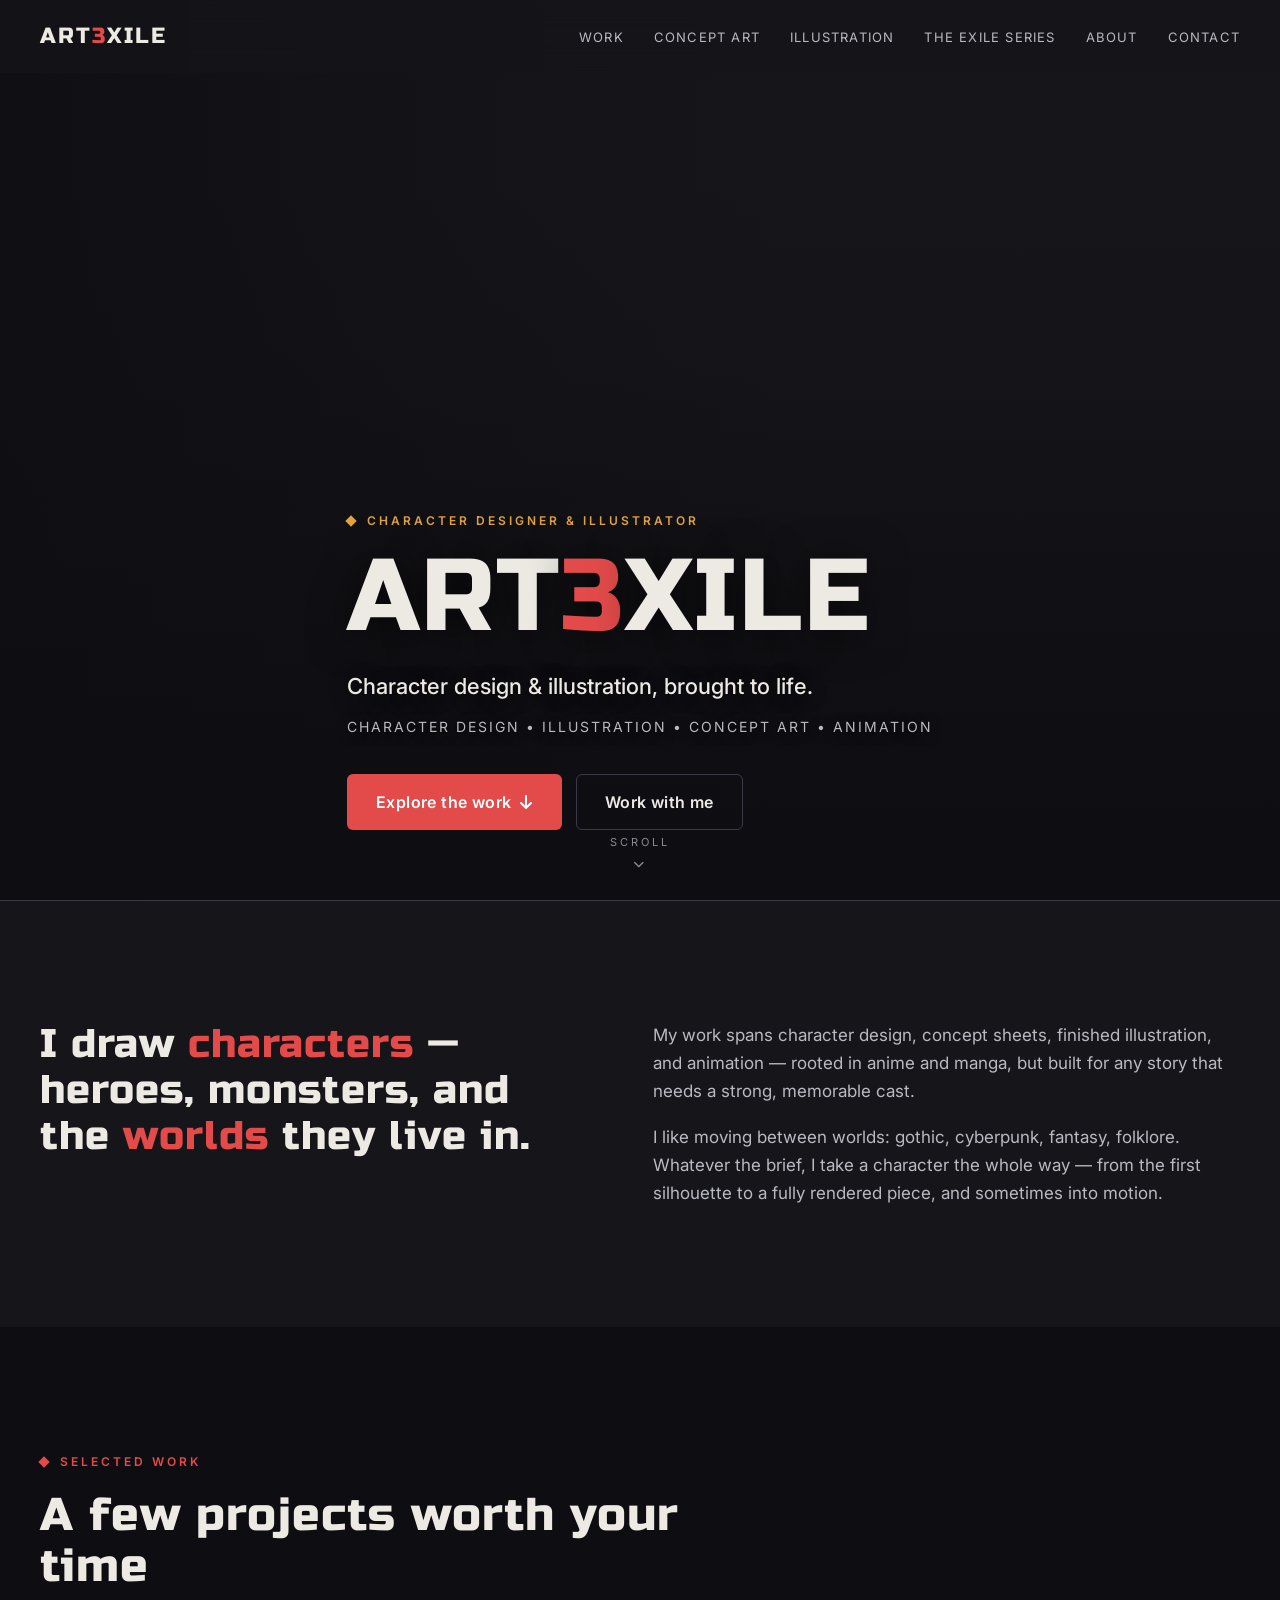
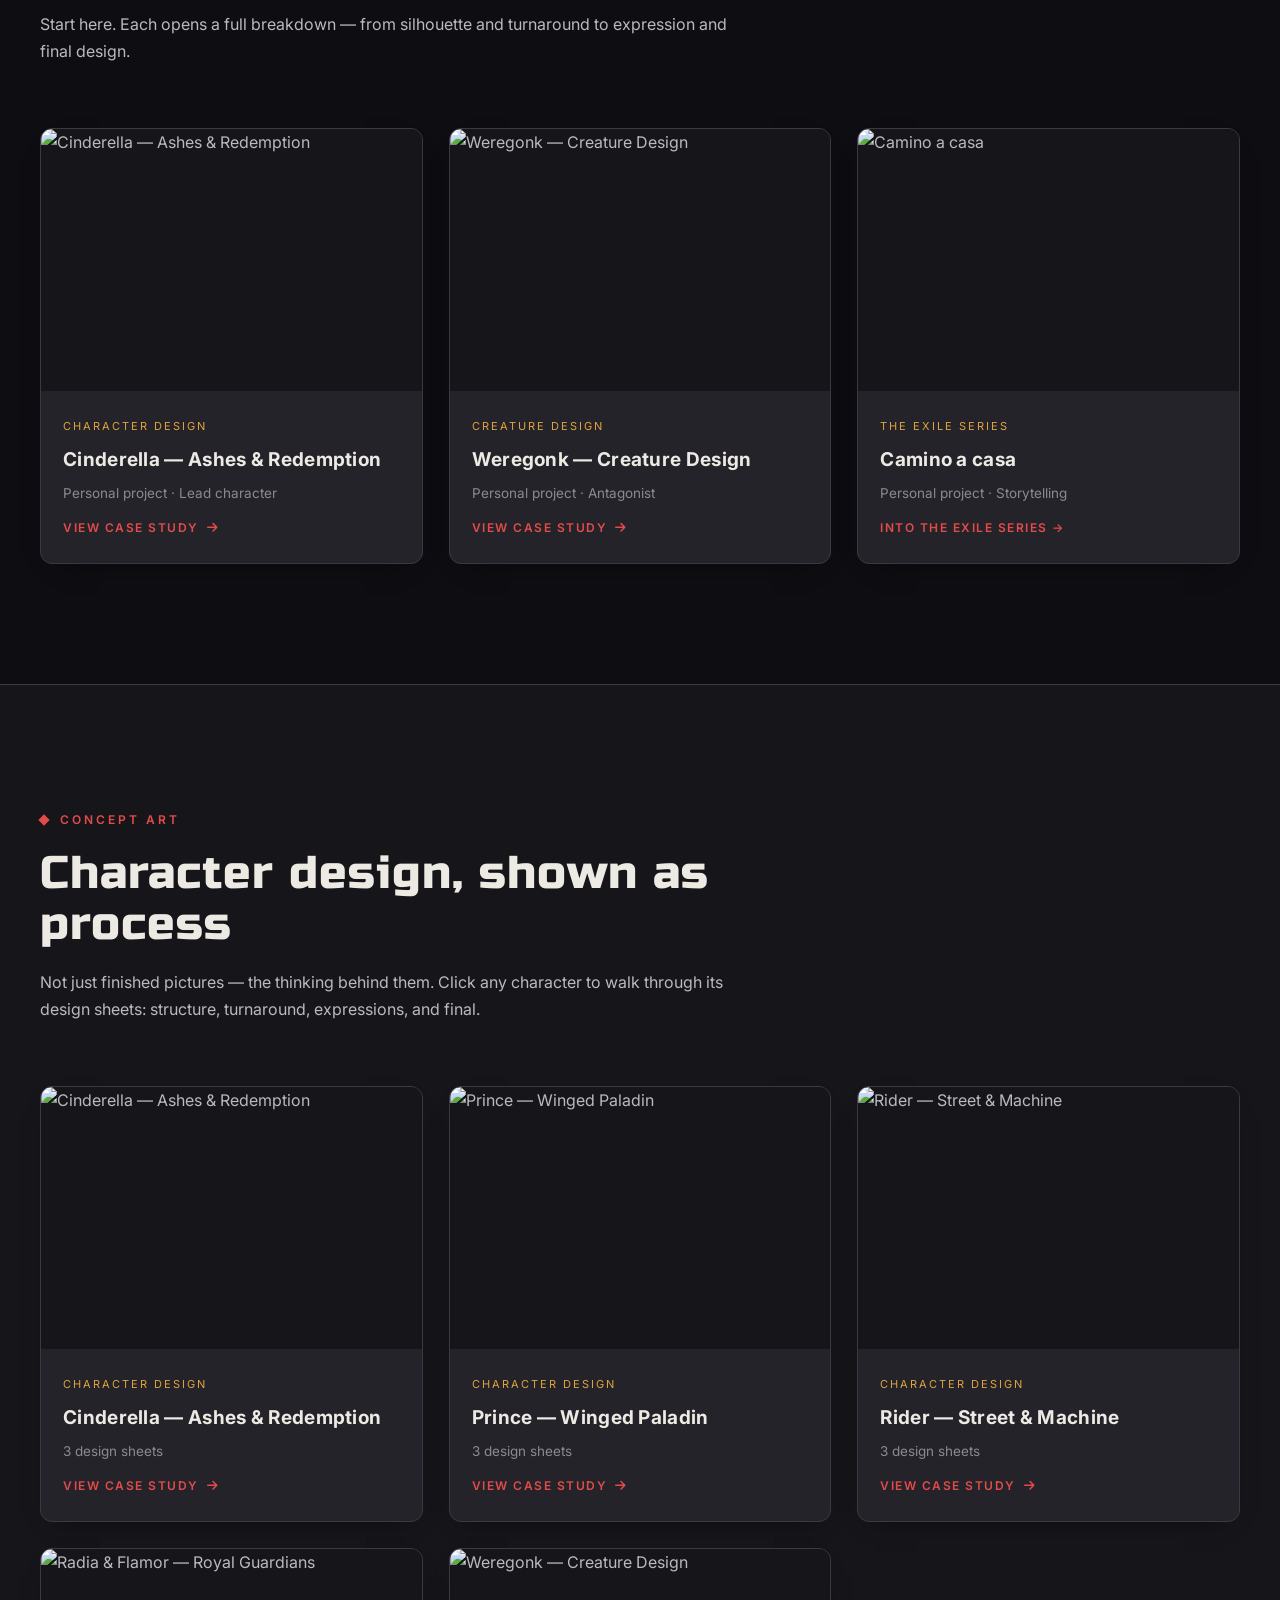
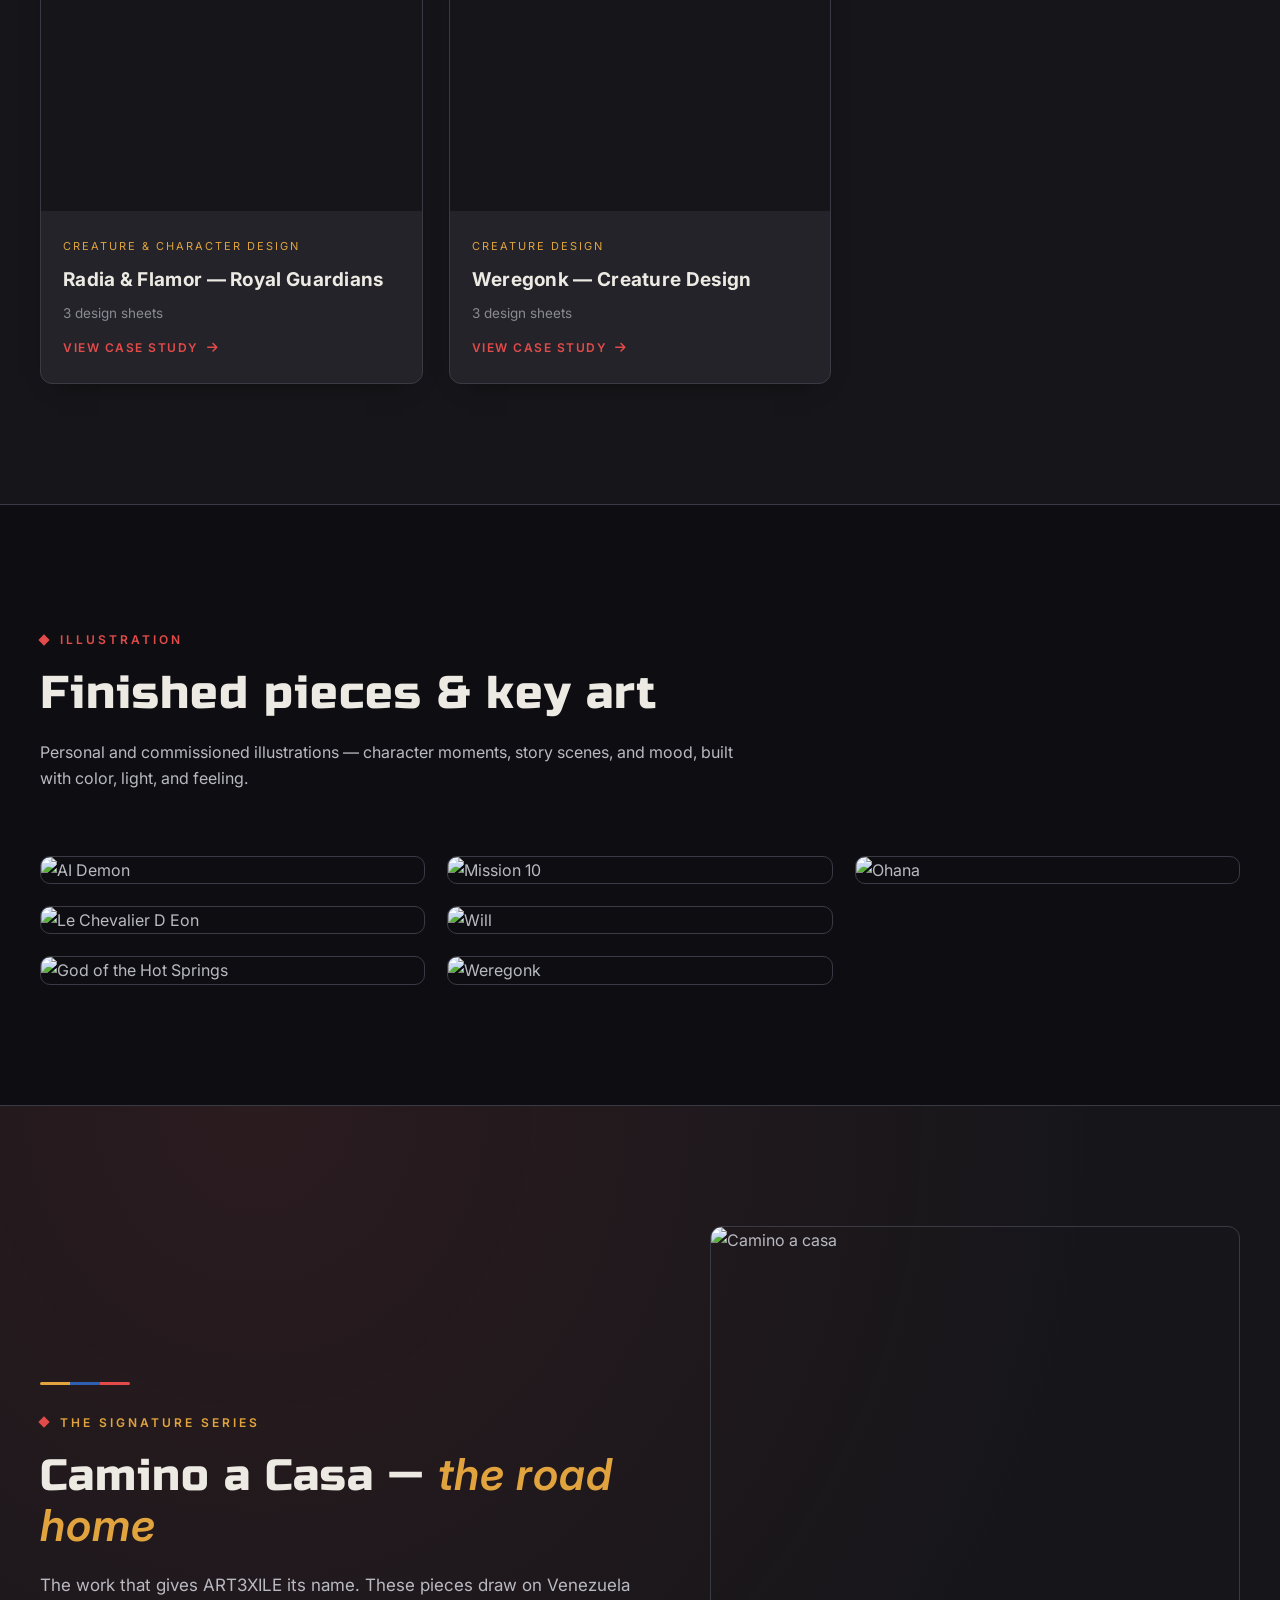
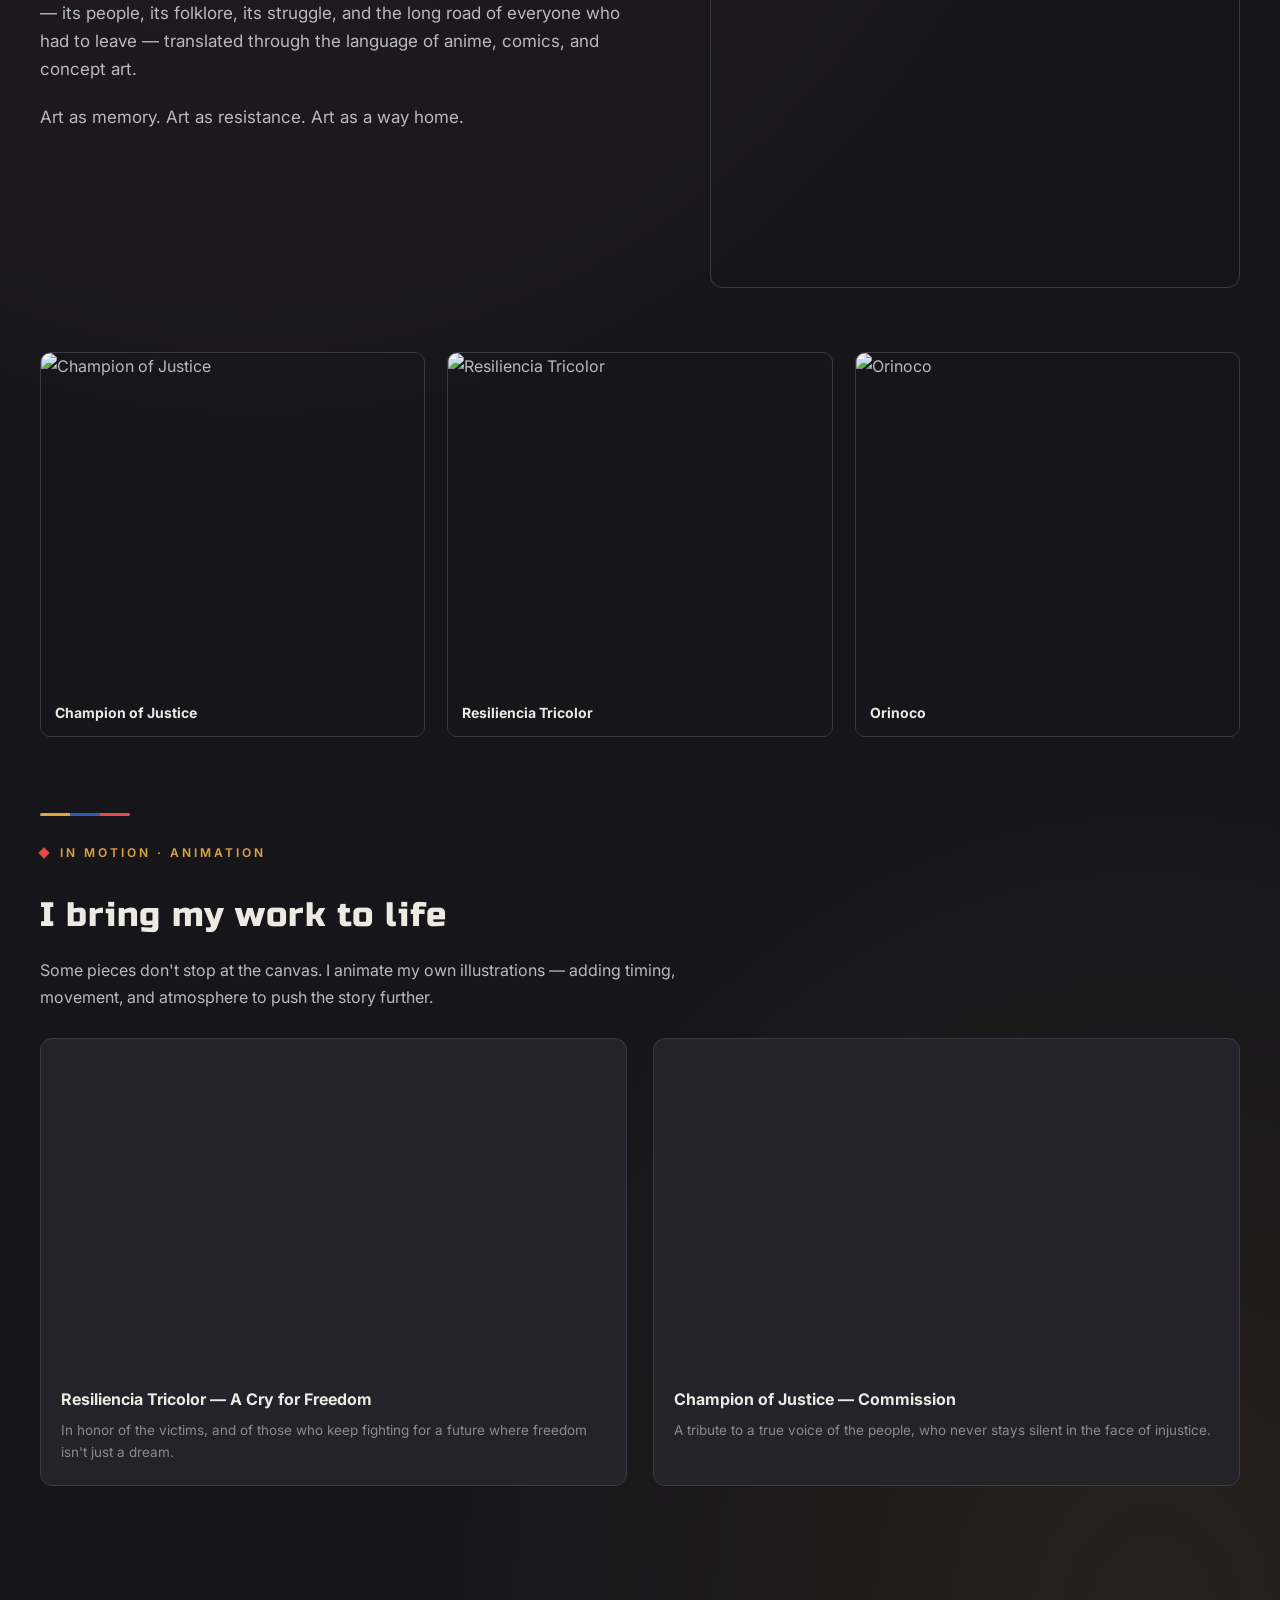
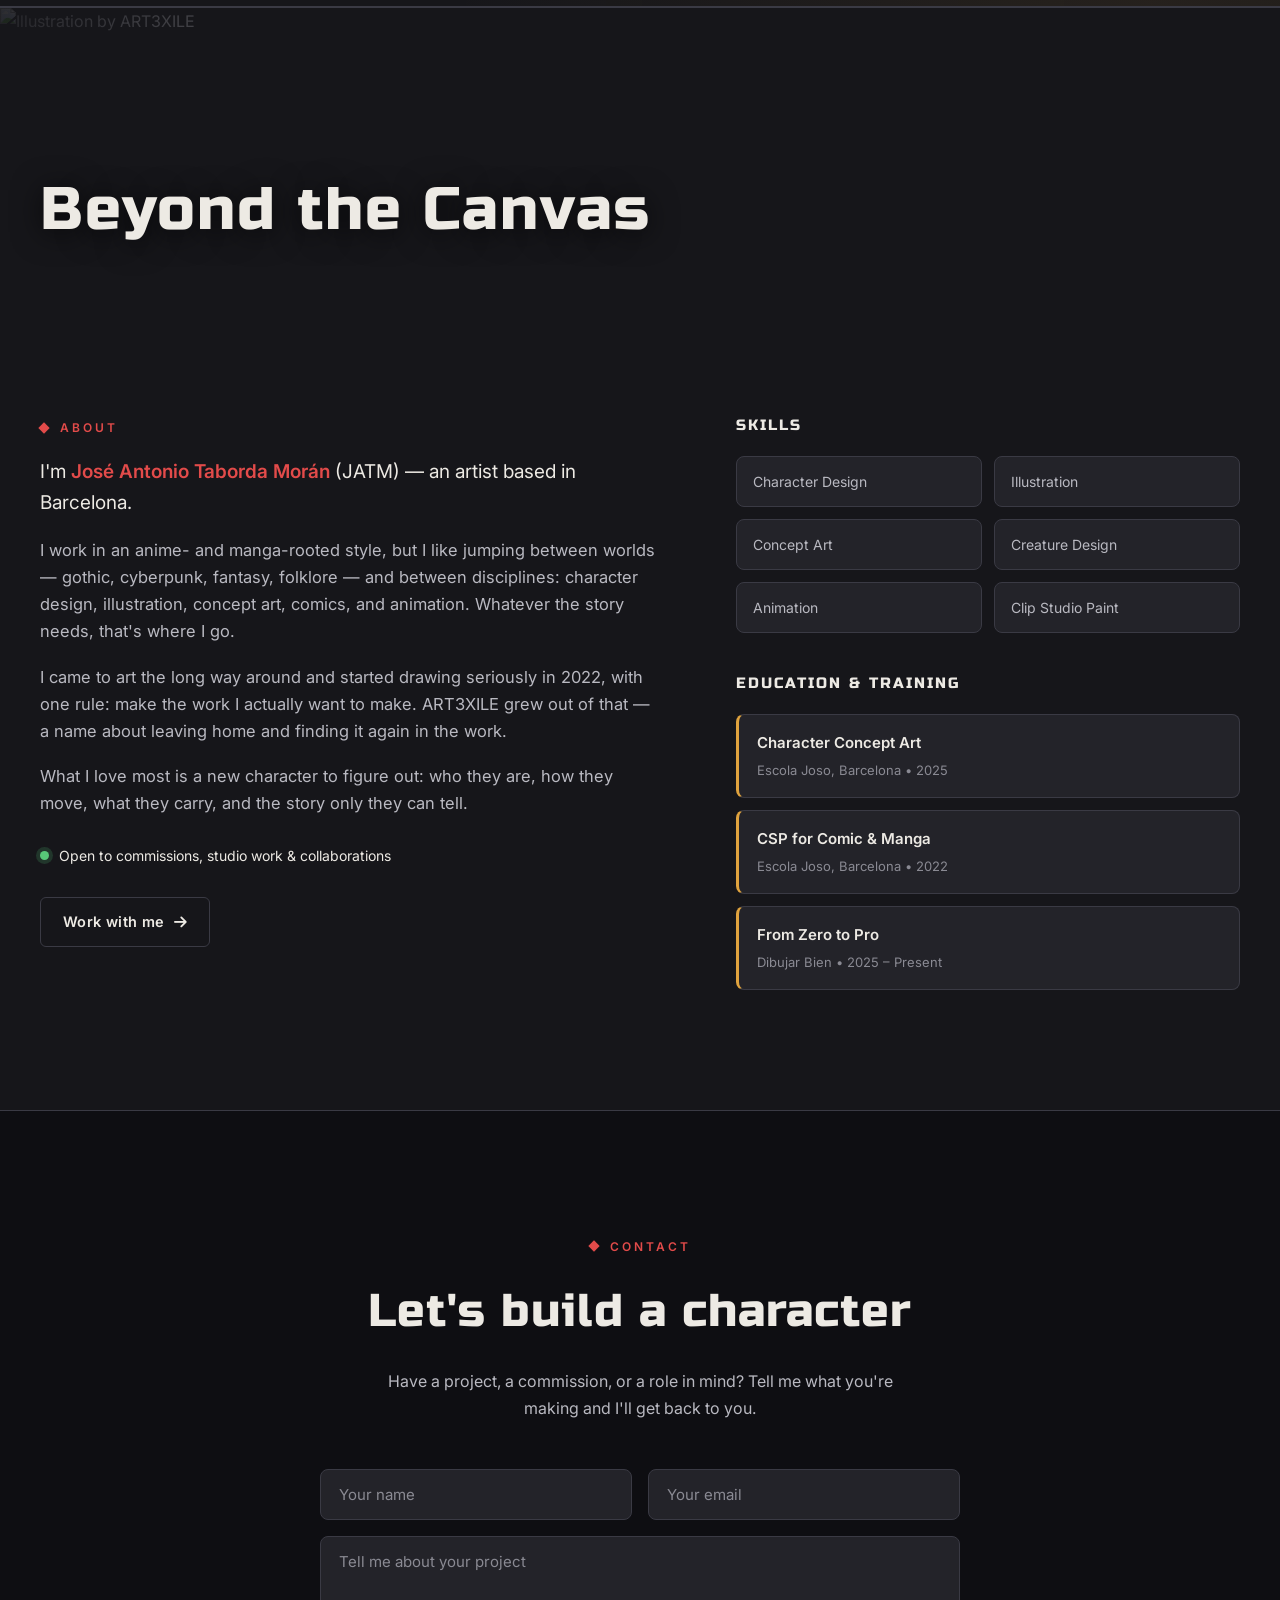
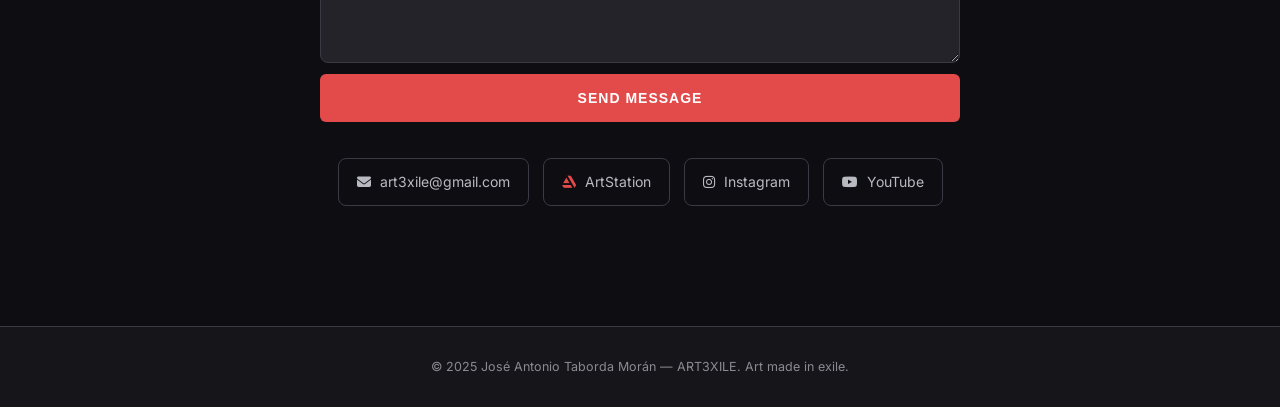
==== commit 7f8e93f0: "Adjust about-banner height in index.html .abut-banner just" ====
--- a/index.html
+++ b/index.html
@@ -299,7 +299,7 @@
 
         /* ============ ABOUT ============ */
         #about { background: var(--tinta); border-top: 1px solid var(--line); }
-        .about-banner { position: relative; width: 100%; height: 380px; overflow: hidden; }
+        .about-banner { position: relative; width: 100%; height: 285px; overflow: hidden; }
         .about-banner img { width: 100%; height: 100%; object-fit: cover; object-position: center 36%; }
         .about-banner::after { content:''; position:absolute; inset:0; background: linear-gradient(to right, rgba(22,22,26,.9), rgba(22,22,26,.3) 55%, rgba(22,22,26,.65)); }
         .about-banner-title { position: absolute; left: 0; right: 0; bottom: 34px; max-width: var(--maxw); margin: 0 auto; padding: 0 40px; font-size: clamp(34px, 5vw, 60px); color: var(--paper); letter-spacing: 2px; z-index: 1; text-shadow: 0 3px 30px rgba(0,0,0,.7); }
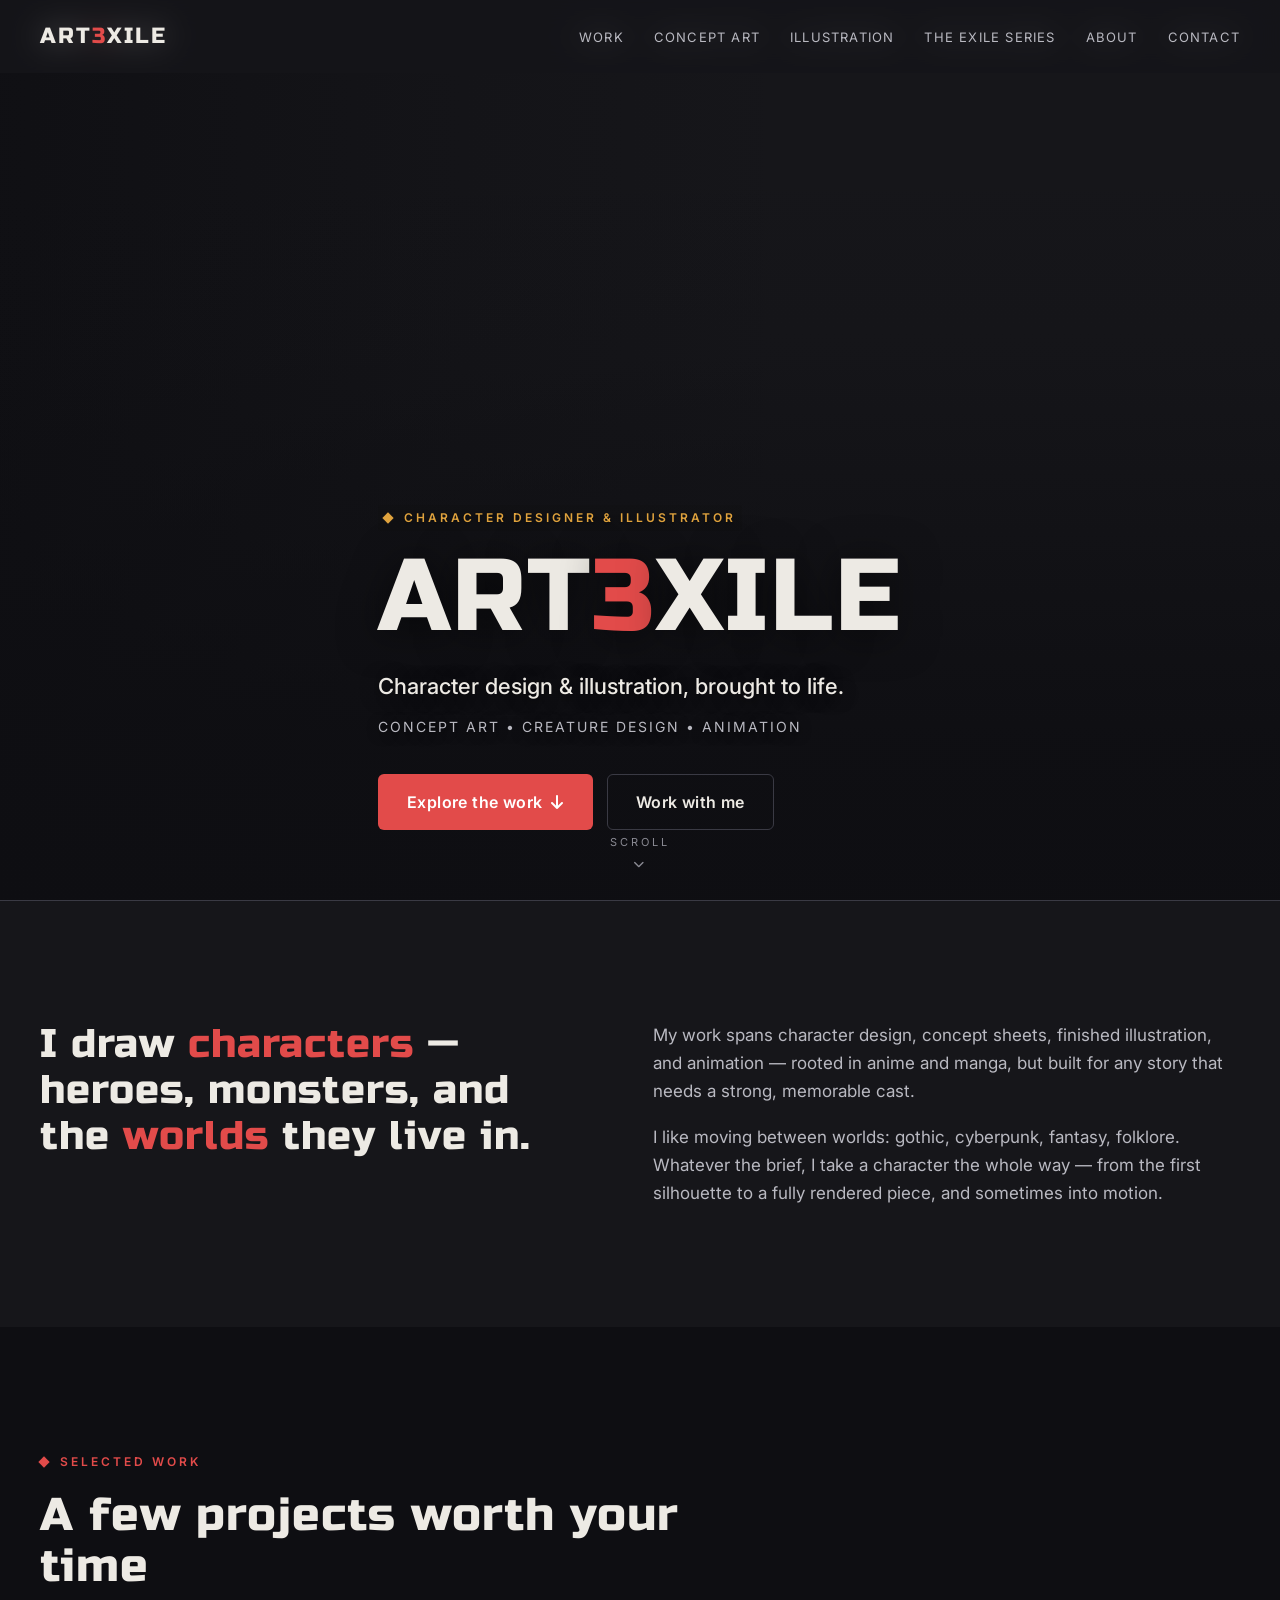
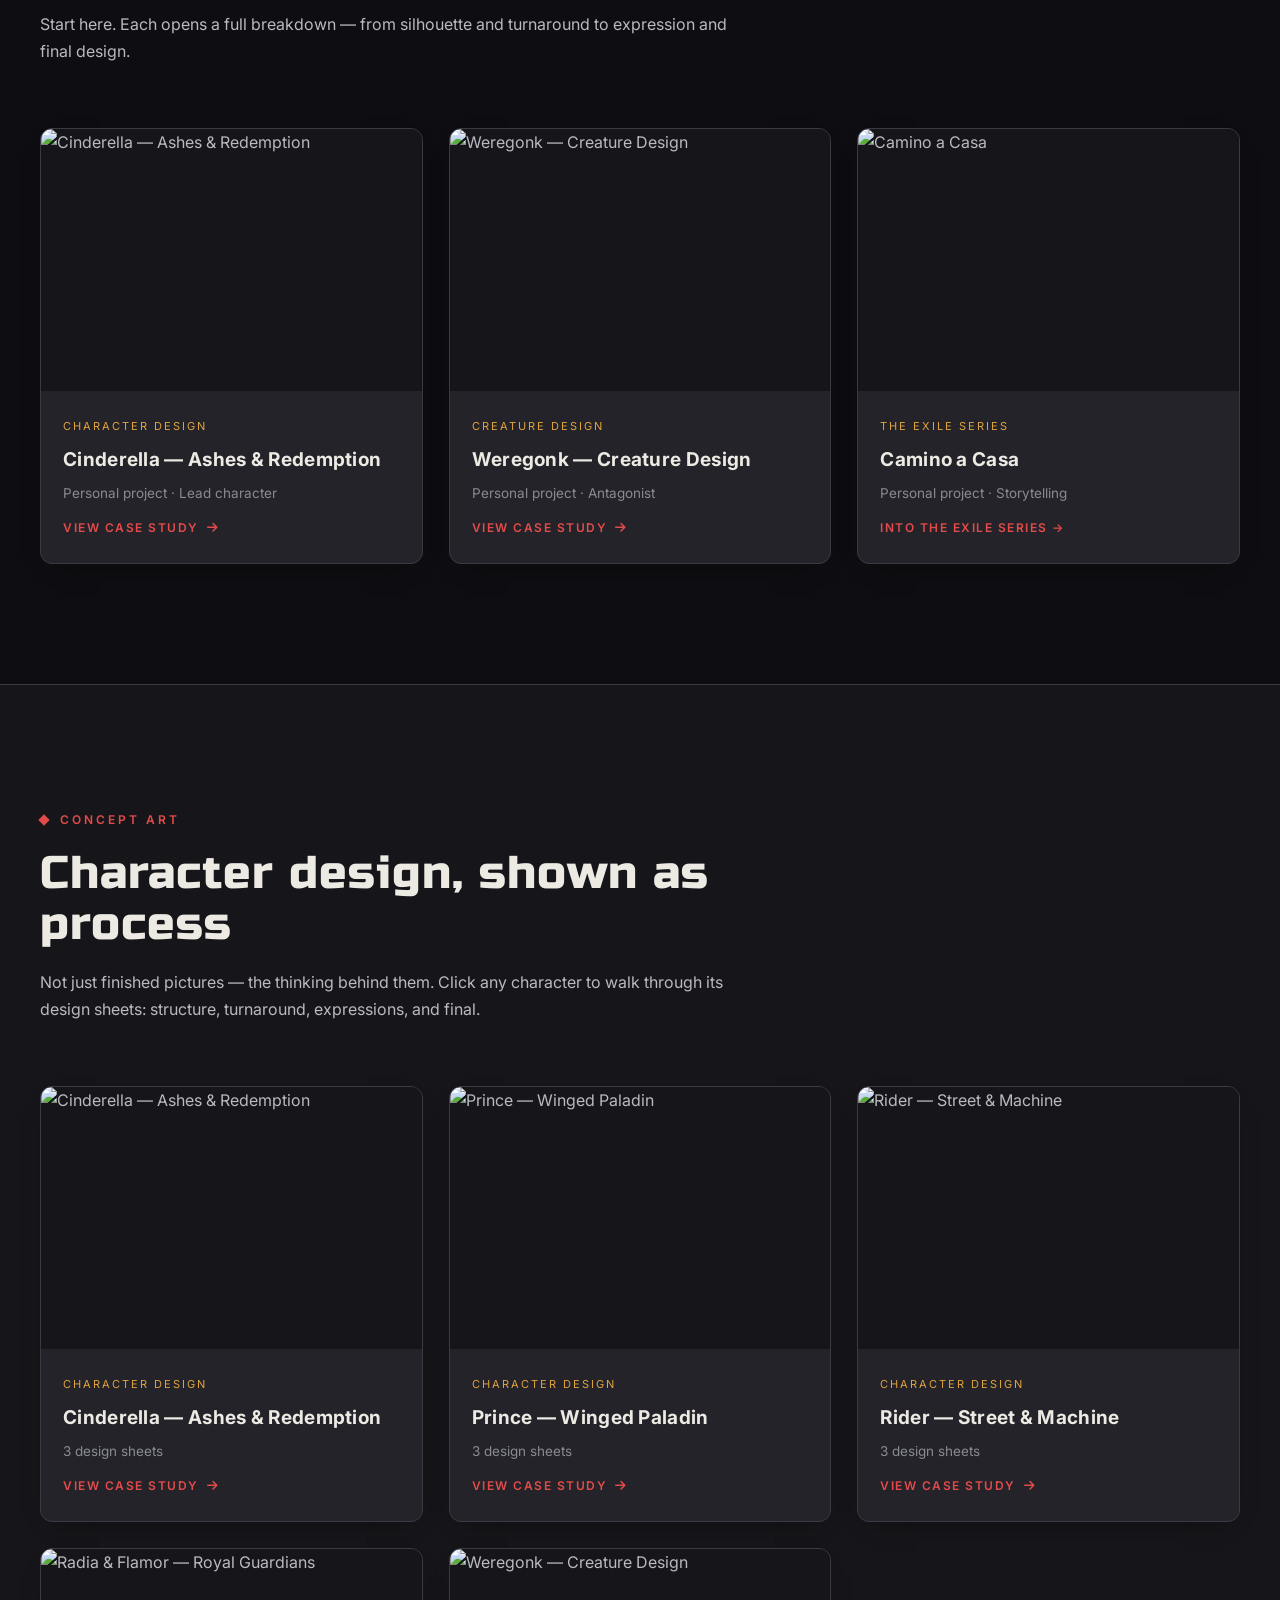
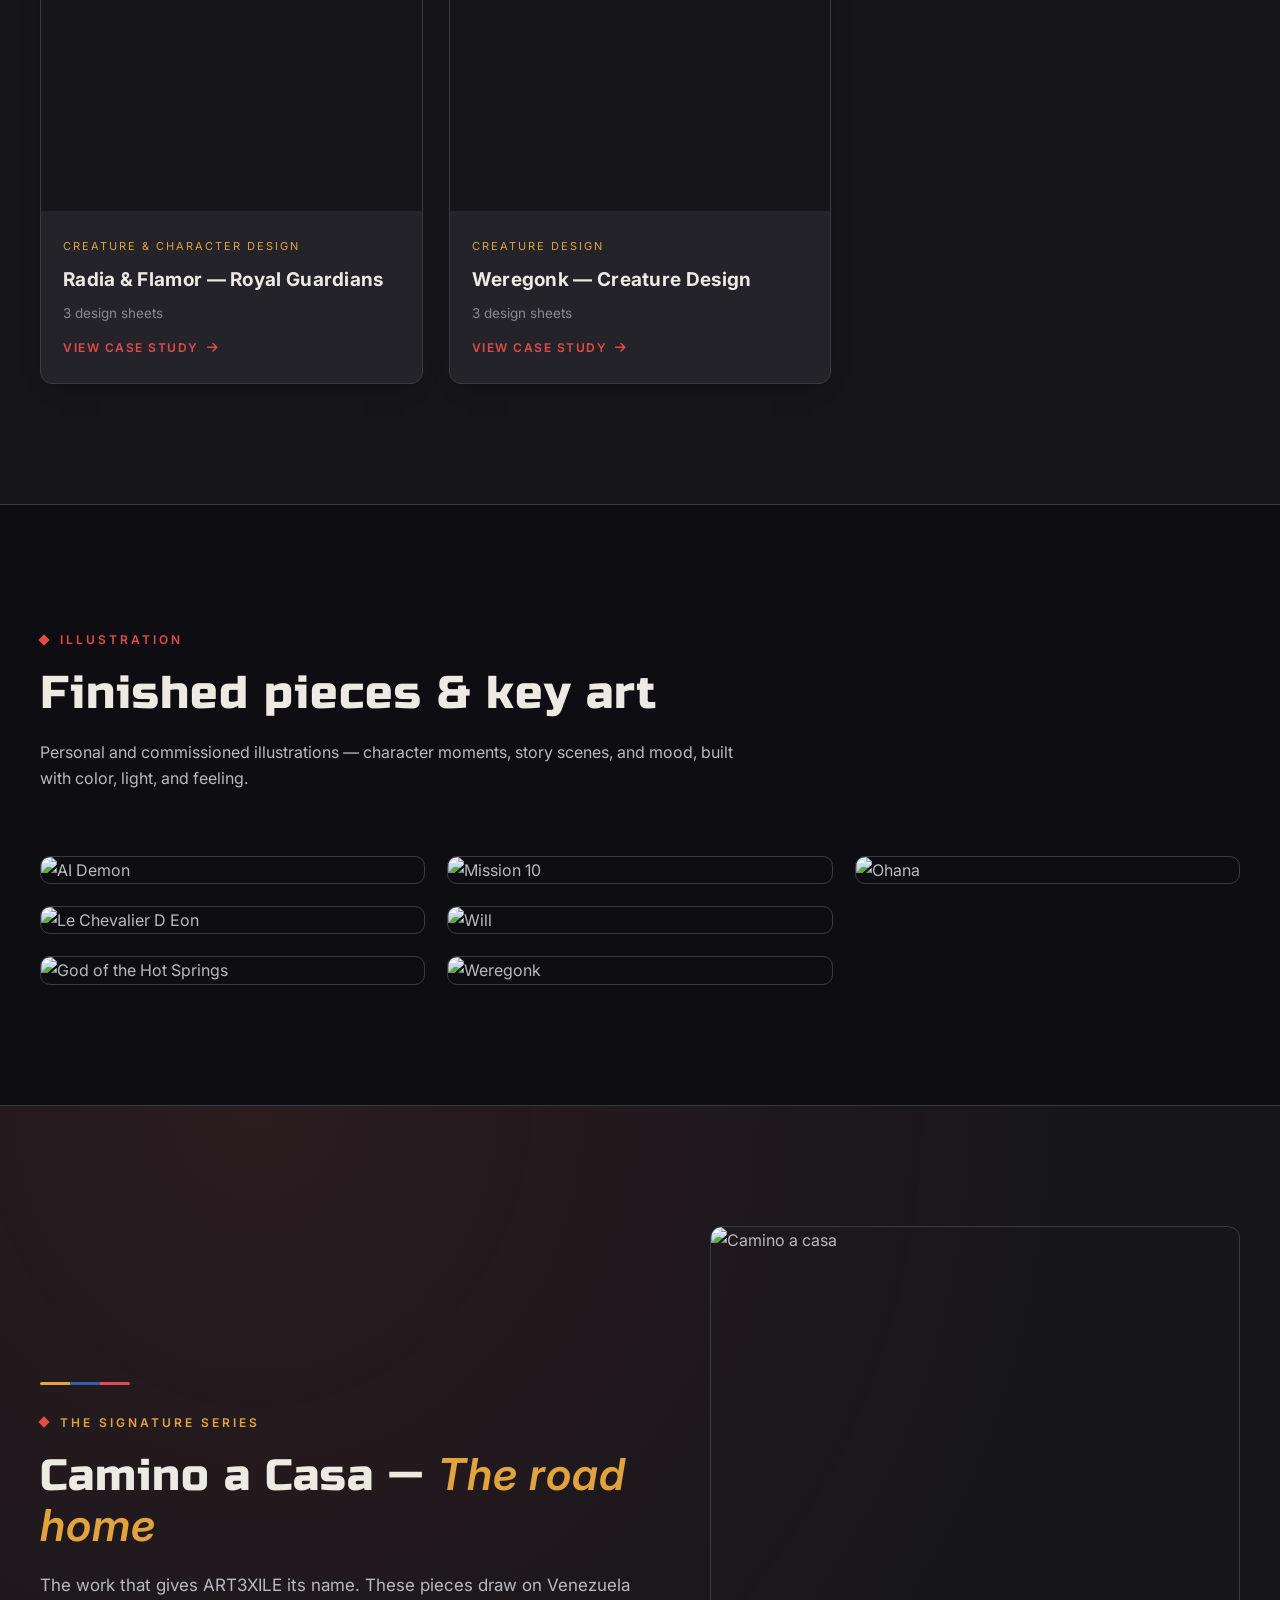
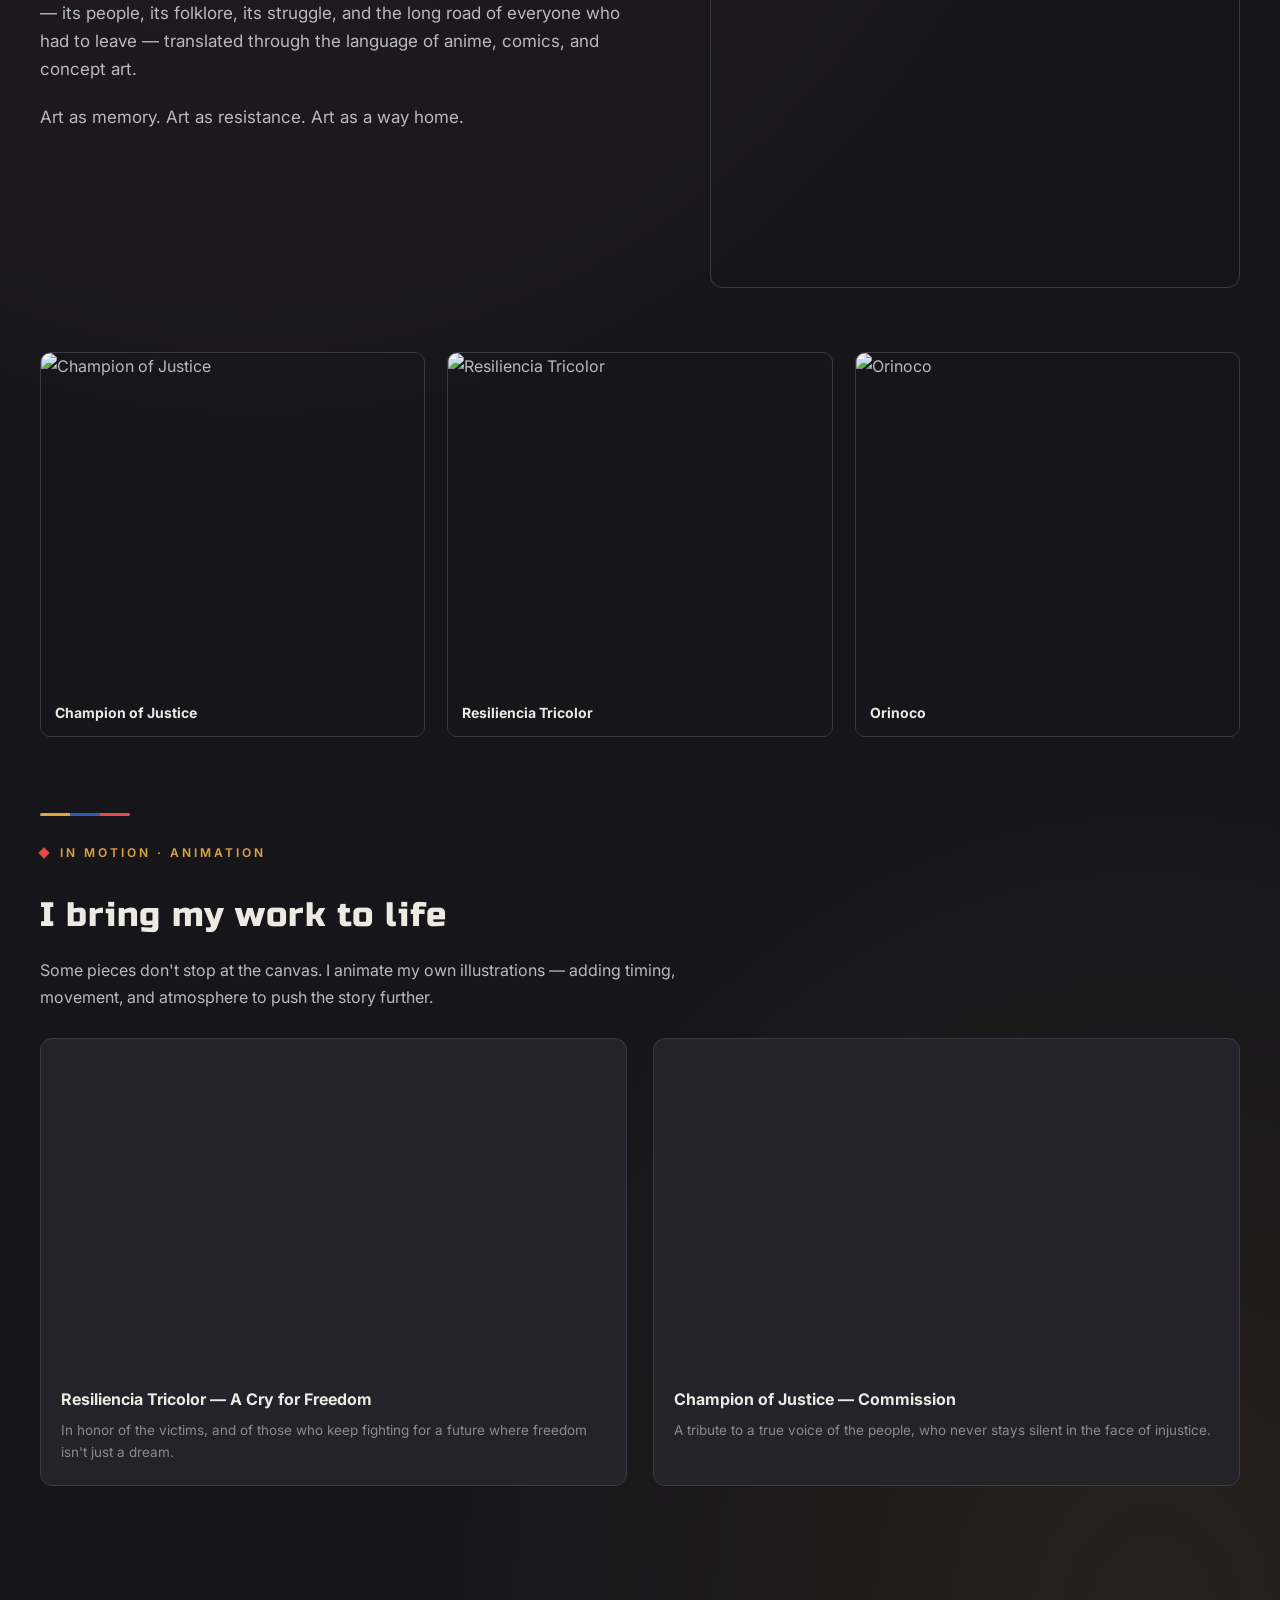
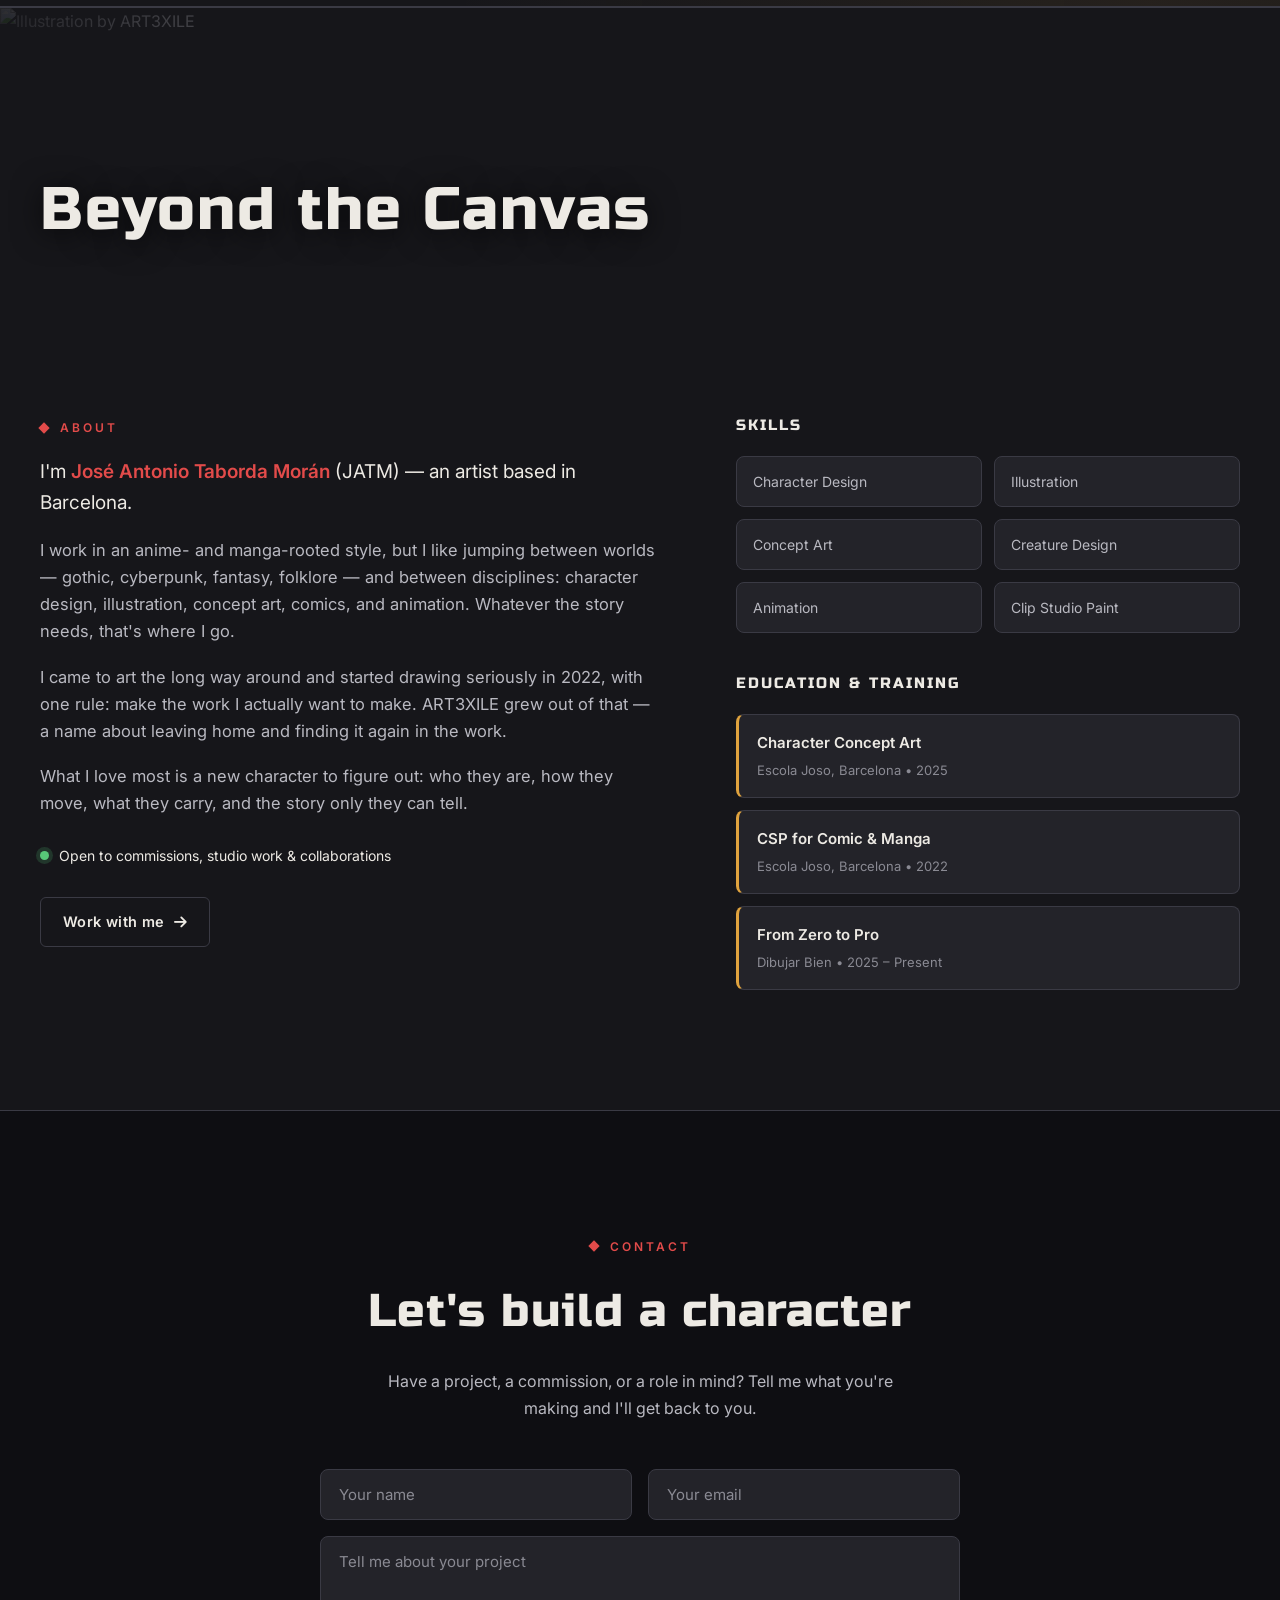
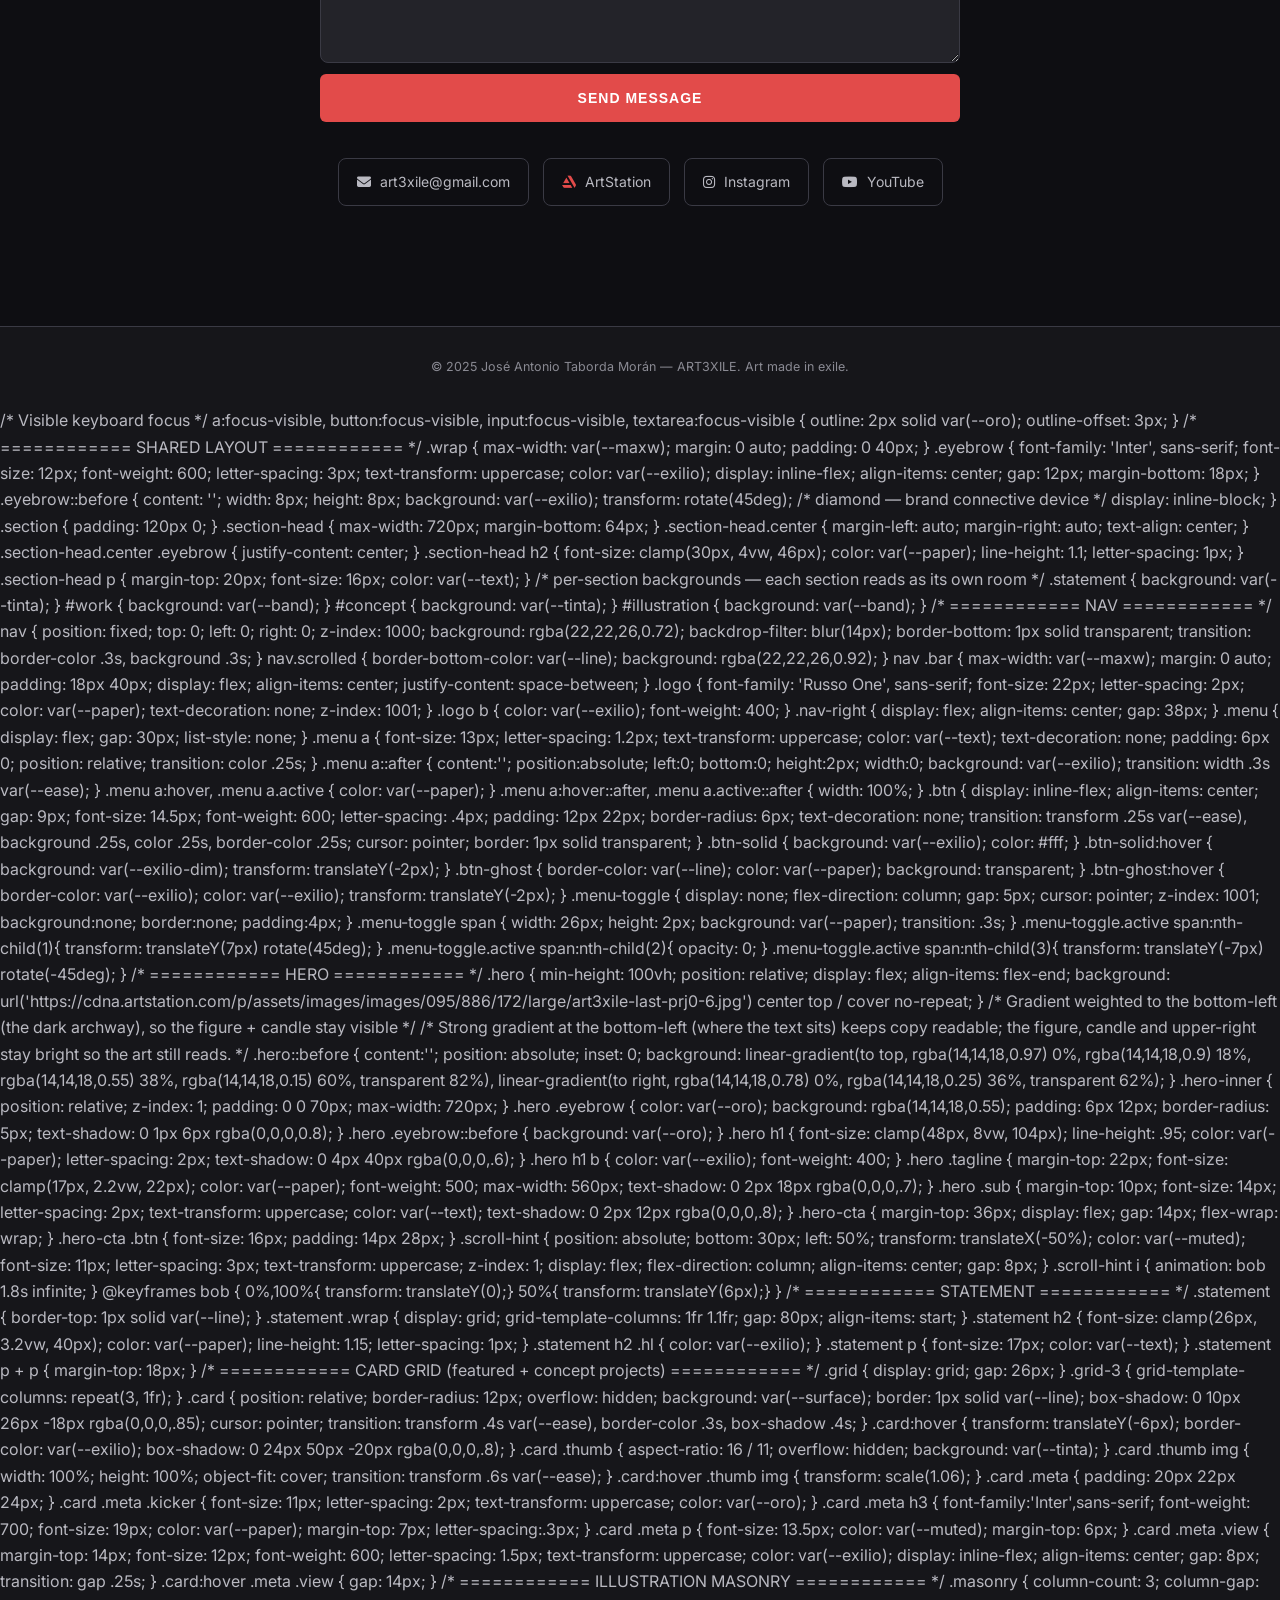
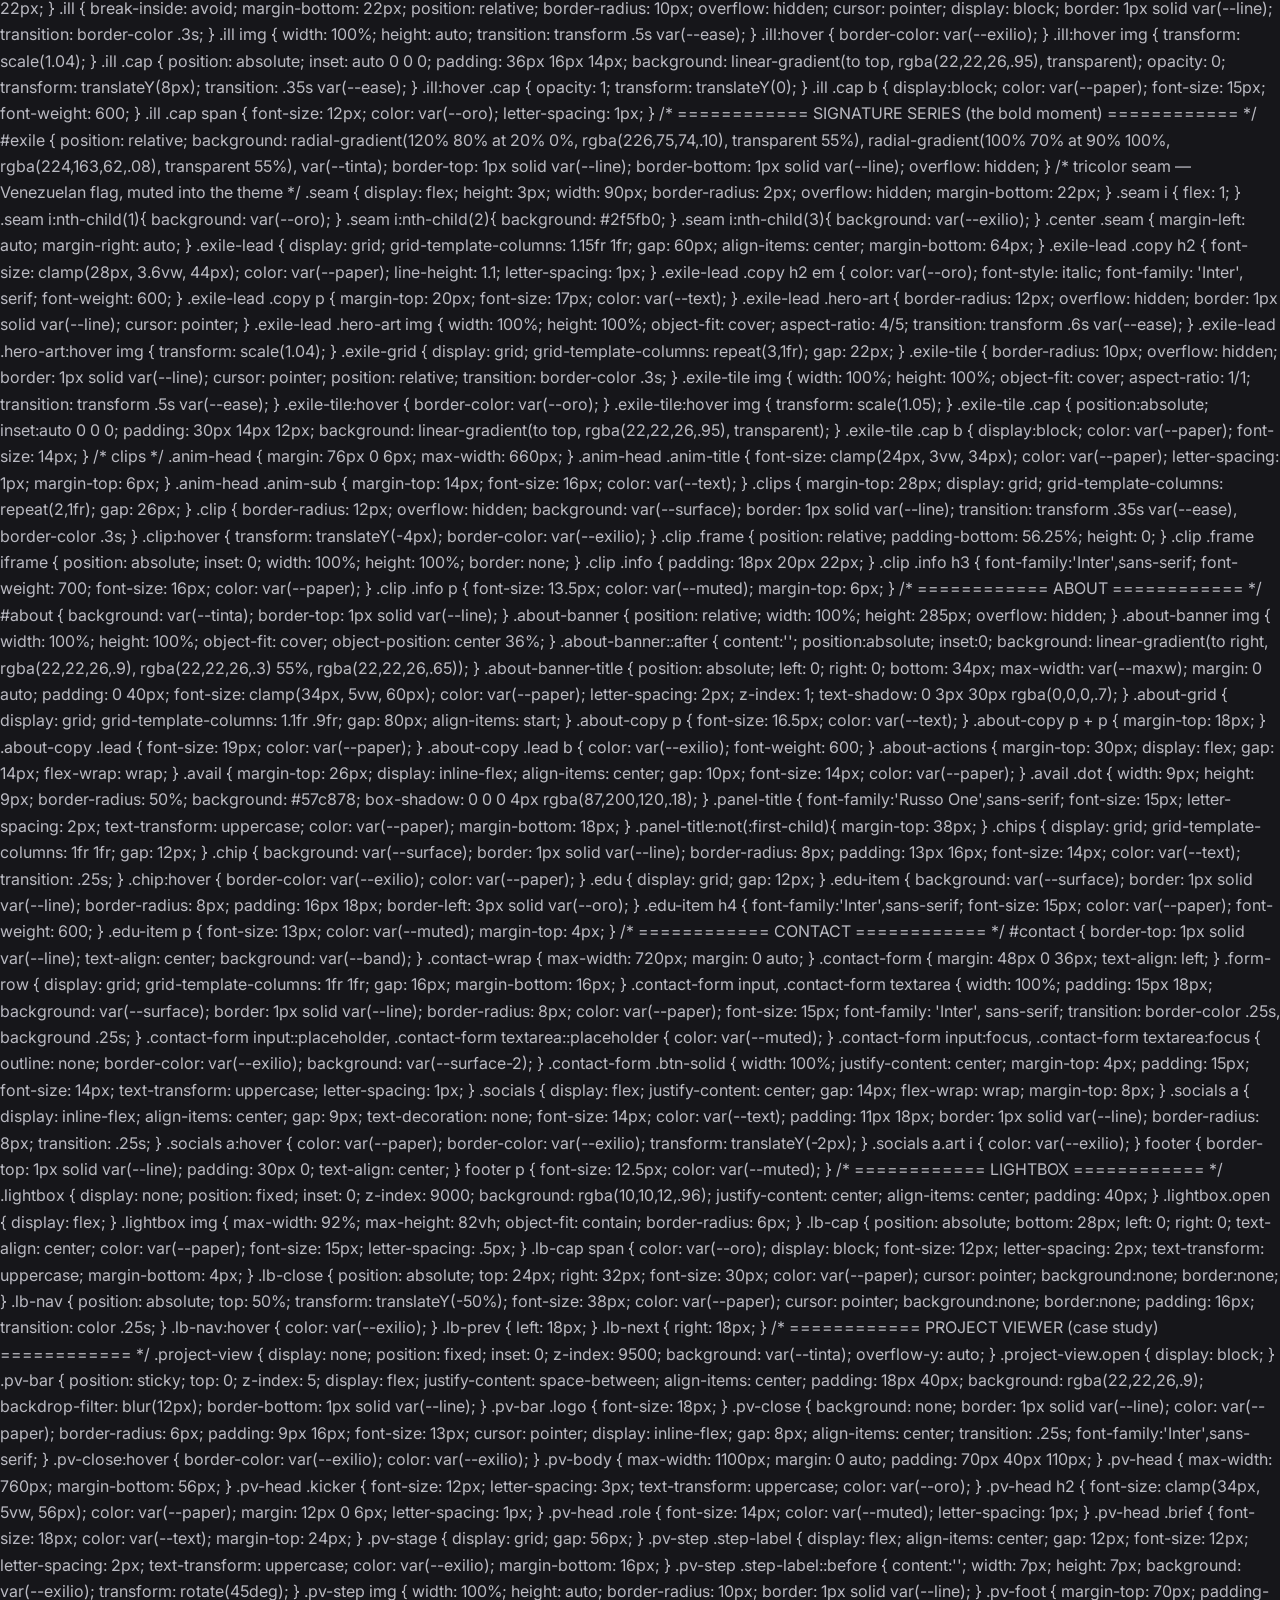
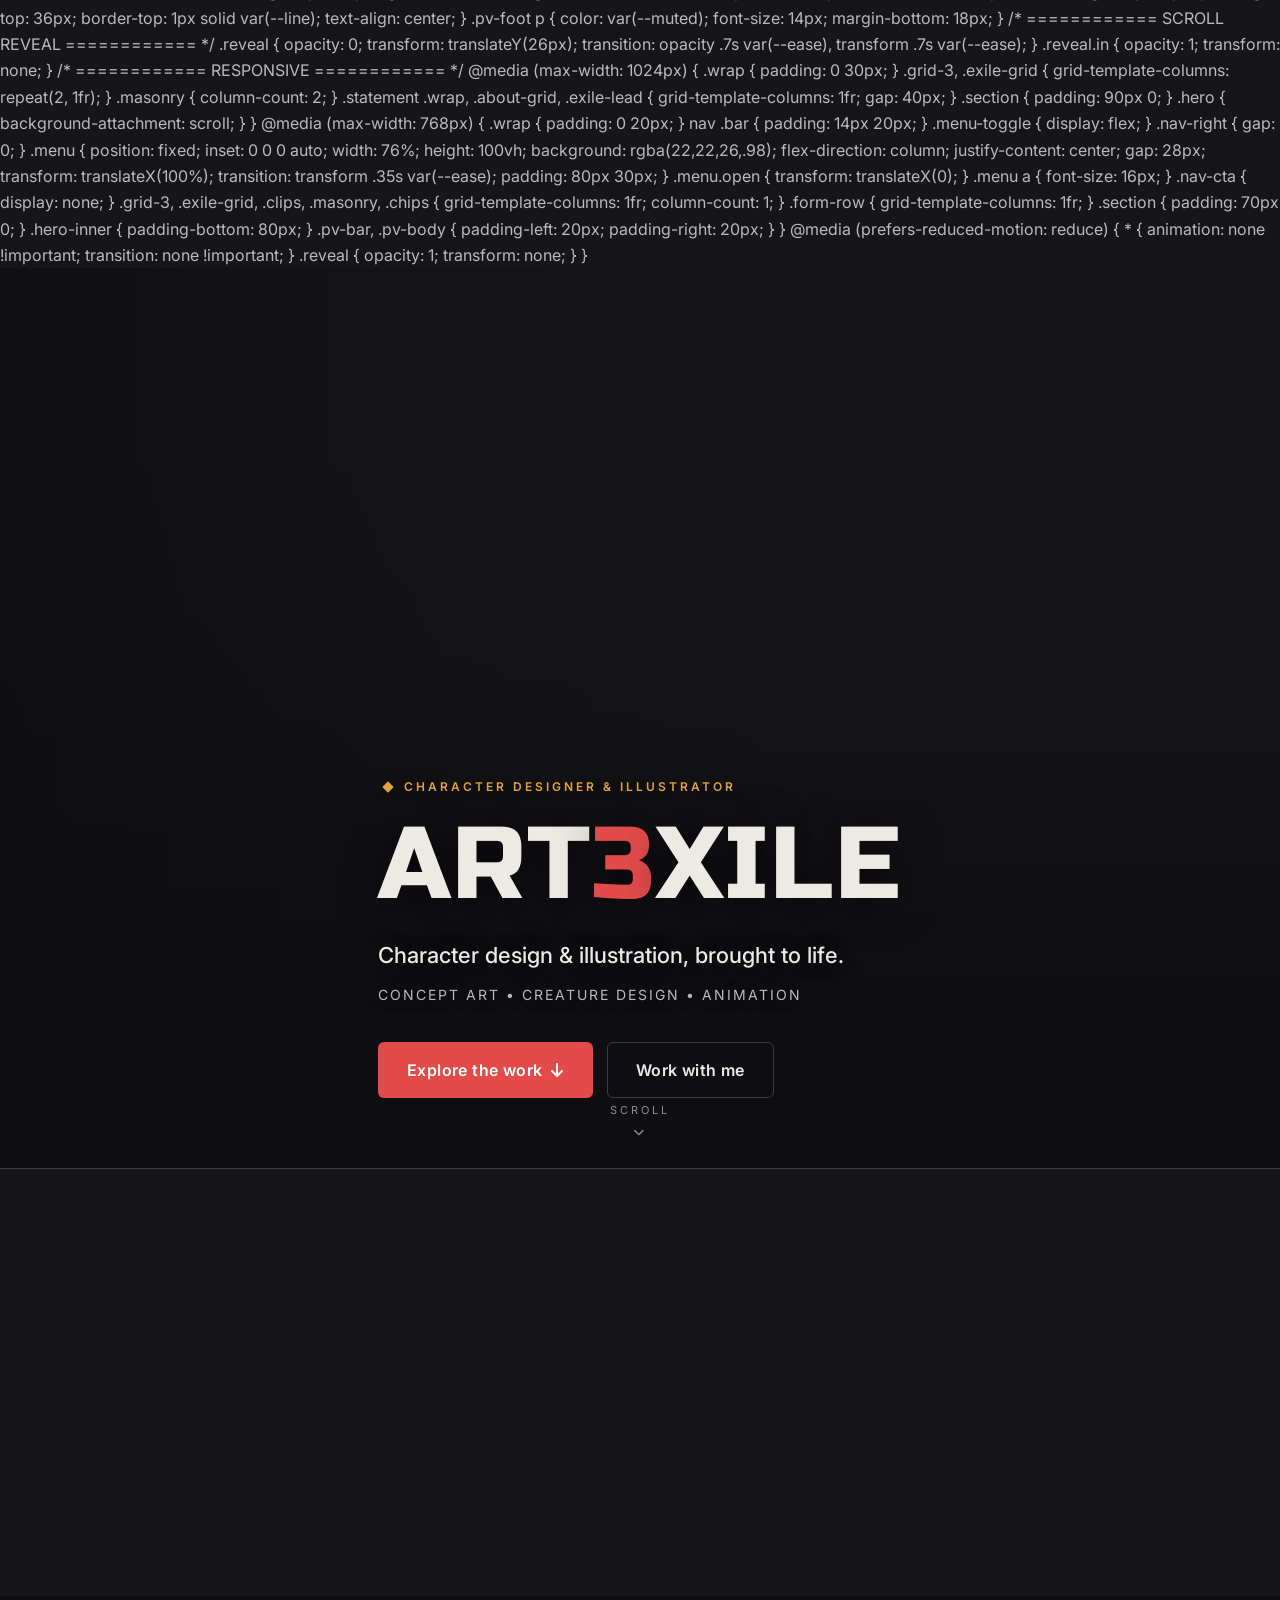
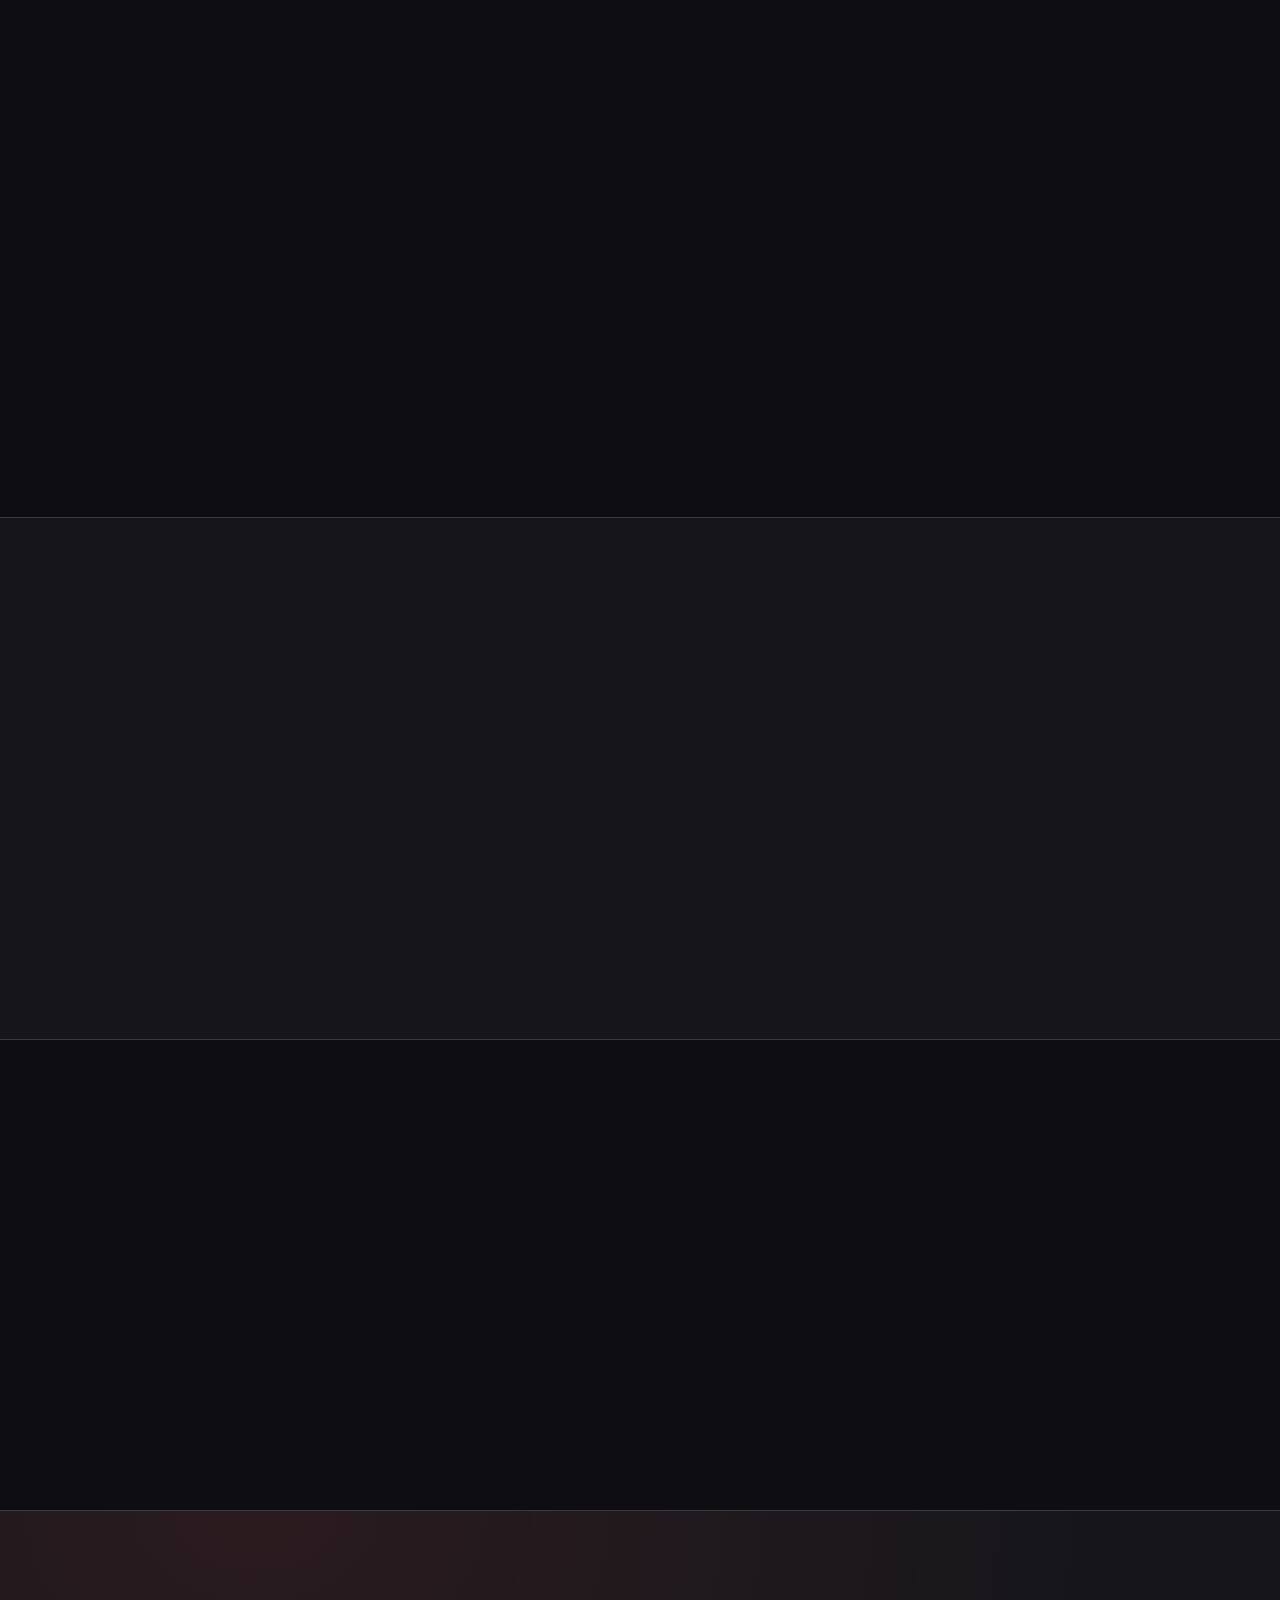
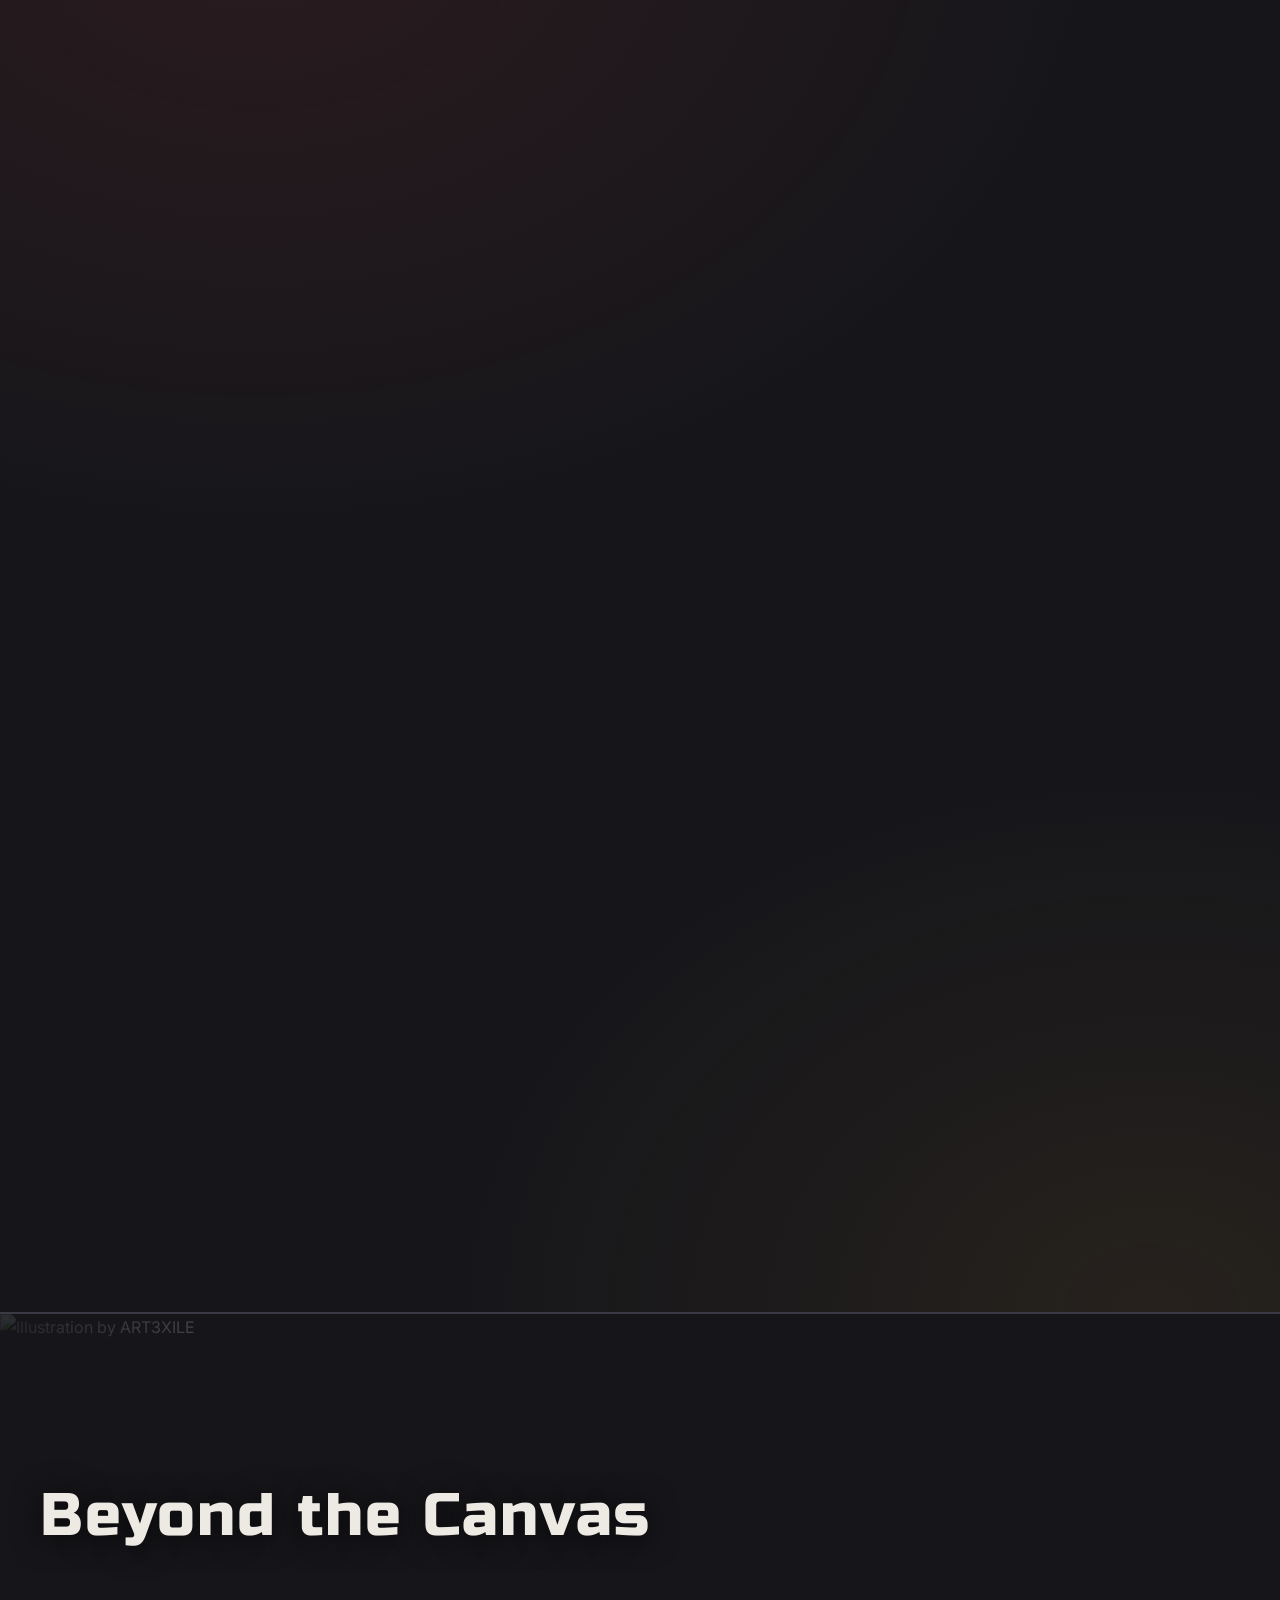
==== commit aa5b9b40: "Update index.html" ====
--- a/index.html
+++ b/index.html
@@ -174,7 +174,13 @@
                 linear-gradient(to right, rgba(14,14,18,0.78) 0%, rgba(14,14,18,0.25) 36%, transparent 62%);
         }
         .hero-inner { position: relative; z-index: 1; padding: 0 0 70px; max-width: 720px; }
-        .hero .eyebrow { color: var(--oro); }
+        .hero .eyebrow {
+            color: var(--oro);
+            background: rgba(16, 16, 18, 0.326);
+            padding: 3px 6px;
+            border-radius: 3px;
+            text-shadow: 0 1px 2px rgba(0,0,0,0.2);
+        }
         .hero .eyebrow::before { background: var(--oro); }
         .hero h1 {
             font-size: clamp(48px, 8vw, 104px);
@@ -443,7 +449,7 @@
                 <span class="eyebrow">Character Designer &amp; Illustrator</span>
                 <h1>ART<b>3</b>XILE</h1>
                 <p class="tagline">Character design &amp; illustration, brought to life.</p>
-                <p class="sub">Character Design • Illustration • Concept Art • Animation</p>
+                <p class="sub">Concept Art • Creature Design • Animation</p>
                 <div class="hero-cta">
                     <a href="#work" class="btn btn-solid">Explore the work <i class="fas fa-arrow-down"></i></a>
                     <a href="#contact" class="btn btn-ghost">Work with me</a>
@@ -507,7 +513,7 @@
                 <div class="copy">
                     <div class="seam"><i></i><i></i><i></i></div>
                     <span class="eyebrow" style="color:var(--oro)">The Signature Series</span>
-                    <h2>Camino a Casa — <em>the road home</em></h2>
+                    <h2>Camino a Casa — <em>The road home</em></h2>
                     <p>The work that gives ART3XILE its name. These pieces draw on Venezuela — its people, its folklore, its struggle, and the long road of everyone who had to leave — translated through the language of anime, comics, and concept art.</p>
                     <p>Art as memory. Art as resistance. Art as a way home.</p>
                 </div>
@@ -728,7 +734,7 @@
     const featured = [
         { type:'project', id:'cinderella' },
         { type:'project', id:'weregonk' },
-        { type:'link', href:'#exile', cover: exileLead.src, kicker:'The Exile Series', title:'Camino a casa', role:'Personal project · Storytelling', pos:'center 32%', sub:'Into the Exile Series →' }
+        { type:'link', href:'#exile', cover: exileLead.src, kicker:'The Exile Series', title:'Camino a Casa', role:'Personal project · Storytelling', pos:'center 32%', sub:'Into the Exile Series →' }
     ];
 
     /* =========================================================
@@ -912,4 +918,1714 @@
     document.querySelectorAll('.reveal').forEach(el => io.observe(el));
     </script>
 </body>
+</html>        /* Visible keyboard focus */
+        a:focus-visible, button:focus-visible, input:focus-visible, textarea:focus-visible {
+            outline: 2px solid var(--oro);
+            outline-offset: 3px;
+        }
+
+        /* ============ SHARED LAYOUT ============ */
+        .wrap { max-width: var(--maxw); margin: 0 auto; padding: 0 40px; }
+
+        .eyebrow {
+            font-family: 'Inter', sans-serif;
+            font-size: 12px;
+            font-weight: 600;
+            letter-spacing: 3px;
+            text-transform: uppercase;
+            color: var(--exilio);
+            display: inline-flex;
+            align-items: center;
+            gap: 12px;
+            margin-bottom: 18px;
+        }
+        .eyebrow::before {
+            content: '';
+            width: 8px; height: 8px;
+            background: var(--exilio);
+            transform: rotate(45deg);   /* diamond — brand connective device */
+            display: inline-block;
+        }
+
+        .section { padding: 120px 0; }
+        .section-head { max-width: 720px; margin-bottom: 64px; }
+        .section-head.center { margin-left: auto; margin-right: auto; text-align: center; }
+        .section-head.center .eyebrow { justify-content: center; }
+        .section-head h2 {
+            font-size: clamp(30px, 4vw, 46px);
+            color: var(--paper);
+            line-height: 1.1;
+            letter-spacing: 1px;
+        }
+        .section-head p { margin-top: 20px; font-size: 16px; color: var(--text); }
+
+        /* per-section backgrounds — each section reads as its own room */
+        .statement { background: var(--tinta); }
+        #work { background: var(--band); }
+        #concept { background: var(--tinta); }
+        #illustration { background: var(--band); }
+
+        /* ============ NAV ============ */
+        nav {
+            position: fixed; top: 0; left: 0; right: 0; z-index: 1000;
+            background: rgba(22,22,26,0.72);
+            backdrop-filter: blur(14px);
+            border-bottom: 1px solid transparent;
+            transition: border-color .3s, background .3s;
+        }
+        nav.scrolled { border-bottom-color: var(--line); background: rgba(22,22,26,0.92); }
+        nav .bar {
+            max-width: var(--maxw); margin: 0 auto; padding: 18px 40px;
+            display: flex; align-items: center; justify-content: space-between;
+        }
+        .logo {
+            font-family: 'Russo One', sans-serif;
+            font-size: 22px; letter-spacing: 2px; color: var(--paper);
+            text-decoration: none; z-index: 1001;
+        }
+        .logo b { color: var(--exilio); font-weight: 400; }
+        .nav-right { display: flex; align-items: center; gap: 38px; }
+        .menu { display: flex; gap: 30px; list-style: none; }
+        .menu a {
+            font-size: 13px; letter-spacing: 1.2px; text-transform: uppercase;
+            color: var(--text); text-decoration: none; padding: 6px 0; position: relative;
+            transition: color .25s;
+        }
+        .menu a::after {
+            content:''; position:absolute; left:0; bottom:0; height:2px; width:0;
+            background: var(--exilio); transition: width .3s var(--ease);
+        }
+        .menu a:hover, .menu a.active { color: var(--paper); }
+        .menu a:hover::after, .menu a.active::after { width: 100%; }
+
+        .btn {
+            display: inline-flex; align-items: center; gap: 9px;
+            font-size: 14.5px; font-weight: 600; letter-spacing: .4px;
+            padding: 12px 22px; border-radius: 6px; text-decoration: none;
+            transition: transform .25s var(--ease), background .25s, color .25s, border-color .25s;
+            cursor: pointer; border: 1px solid transparent;
+        }
+        .btn-solid { background: var(--exilio); color: #fff; }
+        .btn-solid:hover { background: var(--exilio-dim); transform: translateY(-2px); }
+        .btn-ghost { border-color: var(--line); color: var(--paper); background: transparent; }
+        .btn-ghost:hover { border-color: var(--exilio); color: var(--exilio); transform: translateY(-2px); }
+
+        .menu-toggle { display: none; flex-direction: column; gap: 5px; cursor: pointer; z-index: 1001; background:none; border:none; padding:4px; }
+        .menu-toggle span { width: 26px; height: 2px; background: var(--paper); transition: .3s; }
+        .menu-toggle.active span:nth-child(1){ transform: translateY(7px) rotate(45deg); }
+        .menu-toggle.active span:nth-child(2){ opacity: 0; }
+        .menu-toggle.active span:nth-child(3){ transform: translateY(-7px) rotate(-45deg); }
+
+        /* ============ HERO ============ */
+        .hero {
+            min-height: 100vh; position: relative;
+            display: flex; align-items: flex-end;
+            background: url('https://cdna.artstation.com/p/assets/images/images/095/886/172/large/art3xile-last-prj0-6.jpg') center top / cover no-repeat;
+        }
+        /* Gradient weighted to the bottom-left (the dark archway), so the figure + candle stay visible */
+        /* Strong gradient at the bottom-left (where the text sits) keeps copy readable;
+           the figure, candle and upper-right stay bright so the art still reads. */
+        .hero::before {
+            content:''; position: absolute; inset: 0;
+            background:
+                linear-gradient(to top, rgba(14,14,18,0.97) 0%, rgba(14,14,18,0.9) 18%, rgba(14,14,18,0.55) 38%, rgba(14,14,18,0.15) 60%, transparent 82%),
+                linear-gradient(to right, rgba(14,14,18,0.78) 0%, rgba(14,14,18,0.25) 36%, transparent 62%);
+        }
+        .hero-inner { position: relative; z-index: 1; padding: 0 0 70px; max-width: 720px; }
+        .hero .eyebrow {
+            color: var(--oro);
+            background: rgba(14,14,18,0.55);
+            padding: 6px 12px;
+            border-radius: 5px;
+            text-shadow: 0 1px 6px rgba(0,0,0,0.8);
+        }
+        .hero .eyebrow::before { background: var(--oro); }
+        .hero h1 {
+            font-size: clamp(48px, 8vw, 104px);
+            line-height: .95; color: var(--paper); letter-spacing: 2px;
+            text-shadow: 0 4px 40px rgba(0,0,0,.6);
+        }
+        .hero h1 b { color: var(--exilio); font-weight: 400; }
+        .hero .tagline {
+            margin-top: 22px; font-size: clamp(17px, 2.2vw, 22px);
+            color: var(--paper); font-weight: 500; max-width: 560px;
+            text-shadow: 0 2px 18px rgba(0,0,0,.7);
+        }
+        .hero .sub {
+            margin-top: 10px; font-size: 14px; letter-spacing: 2px; text-transform: uppercase;
+            color: var(--text); text-shadow: 0 2px 12px rgba(0,0,0,.8);
+        }
+        .hero-cta { margin-top: 36px; display: flex; gap: 14px; flex-wrap: wrap; }
+        .hero-cta .btn { font-size: 16px; padding: 14px 28px; }
+        .scroll-hint {
+            position: absolute; bottom: 30px; left: 50%; transform: translateX(-50%);
+            color: var(--muted); font-size: 11px; letter-spacing: 3px; text-transform: uppercase;
+            z-index: 1; display: flex; flex-direction: column; align-items: center; gap: 8px;
+        }
+        .scroll-hint i { animation: bob 1.8s infinite; }
+        @keyframes bob { 0%,100%{ transform: translateY(0);} 50%{ transform: translateY(6px);} }
+
+        /* ============ STATEMENT ============ */
+        .statement { border-top: 1px solid var(--line); }
+        .statement .wrap { display: grid; grid-template-columns: 1fr 1.1fr; gap: 80px; align-items: start; }
+        .statement h2 { font-size: clamp(26px, 3.2vw, 40px); color: var(--paper); line-height: 1.15; letter-spacing: 1px; }
+        .statement h2 .hl { color: var(--exilio); }
+        .statement p { font-size: 17px; color: var(--text); }
+        .statement p + p { margin-top: 18px; }
+
+        /* ============ CARD GRID (featured + concept projects) ============ */
+        .grid { display: grid; gap: 26px; }
+        .grid-3 { grid-template-columns: repeat(3, 1fr); }
+
+        .card {
+            position: relative; border-radius: 12px; overflow: hidden;
+            background: var(--surface); border: 1px solid var(--line);
+            box-shadow: 0 10px 26px -18px rgba(0,0,0,.85);
+            cursor: pointer; transition: transform .4s var(--ease), border-color .3s, box-shadow .4s;
+        }
+        .card:hover { transform: translateY(-6px); border-color: var(--exilio); box-shadow: 0 24px 50px -20px rgba(0,0,0,.8); }
+        .card .thumb { aspect-ratio: 16 / 11; overflow: hidden; background: var(--tinta); }
+        .card .thumb img { width: 100%; height: 100%; object-fit: cover; transition: transform .6s var(--ease); }
+        .card:hover .thumb img { transform: scale(1.06); }
+        .card .meta { padding: 20px 22px 24px; }
+        .card .meta .kicker { font-size: 11px; letter-spacing: 2px; text-transform: uppercase; color: var(--oro); }
+        .card .meta h3 { font-family:'Inter',sans-serif; font-weight: 700; font-size: 19px; color: var(--paper); margin-top: 7px; letter-spacing:.3px; }
+        .card .meta p { font-size: 13.5px; color: var(--muted); margin-top: 6px; }
+        .card .meta .view { margin-top: 14px; font-size: 12px; font-weight: 600; letter-spacing: 1.5px; text-transform: uppercase; color: var(--exilio); display: inline-flex; align-items: center; gap: 8px; transition: gap .25s; }
+        .card:hover .meta .view { gap: 14px; }
+
+        /* ============ ILLUSTRATION MASONRY ============ */
+        .masonry { column-count: 3; column-gap: 22px; }
+        .ill {
+            break-inside: avoid; margin-bottom: 22px; position: relative;
+            border-radius: 10px; overflow: hidden; cursor: pointer; display: block;
+            border: 1px solid var(--line); transition: border-color .3s;
+        }
+        .ill img { width: 100%; height: auto; transition: transform .5s var(--ease); }
+        .ill:hover { border-color: var(--exilio); }
+        .ill:hover img { transform: scale(1.04); }
+        .ill .cap {
+            position: absolute; inset: auto 0 0 0; padding: 36px 16px 14px;
+            background: linear-gradient(to top, rgba(22,22,26,.95), transparent);
+            opacity: 0; transform: translateY(8px); transition: .35s var(--ease);
+        }
+        .ill:hover .cap { opacity: 1; transform: translateY(0); }
+        .ill .cap b { display:block; color: var(--paper); font-size: 15px; font-weight: 600; }
+        .ill .cap span { font-size: 12px; color: var(--oro); letter-spacing: 1px; }
+
+        /* ============ SIGNATURE SERIES (the bold moment) ============ */
+        #exile {
+            position: relative;
+            background:
+                radial-gradient(120% 80% at 20% 0%, rgba(226,75,74,.10), transparent 55%),
+                radial-gradient(100% 70% at 90% 100%, rgba(224,163,62,.08), transparent 55%),
+                var(--tinta);
+            border-top: 1px solid var(--line);
+            border-bottom: 1px solid var(--line);
+            overflow: hidden;
+        }
+        /* tricolor seam — Venezuelan flag, muted into the theme */
+        .seam { display: flex; height: 3px; width: 90px; border-radius: 2px; overflow: hidden; margin-bottom: 22px; }
+        .seam i { flex: 1; }
+        .seam i:nth-child(1){ background: var(--oro); }
+        .seam i:nth-child(2){ background: #2f5fb0; }
+        .seam i:nth-child(3){ background: var(--exilio); }
+        .center .seam { margin-left: auto; margin-right: auto; }
+
+        .exile-lead { display: grid; grid-template-columns: 1.15fr 1fr; gap: 60px; align-items: center; margin-bottom: 64px; }
+        .exile-lead .copy h2 { font-size: clamp(28px, 3.6vw, 44px); color: var(--paper); line-height: 1.1; letter-spacing: 1px; }
+        .exile-lead .copy h2 em { color: var(--oro); font-style: italic; font-family: 'Inter', serif; font-weight: 600; }
+        .exile-lead .copy p { margin-top: 20px; font-size: 17px; color: var(--text); }
+        .exile-lead .hero-art { border-radius: 12px; overflow: hidden; border: 1px solid var(--line); cursor: pointer; }
+        .exile-lead .hero-art img { width: 100%; height: 100%; object-fit: cover; aspect-ratio: 4/5; transition: transform .6s var(--ease); }
+        .exile-lead .hero-art:hover img { transform: scale(1.04); }
+
+        .exile-grid { display: grid; grid-template-columns: repeat(3,1fr); gap: 22px; }
+        .exile-tile { border-radius: 10px; overflow: hidden; border: 1px solid var(--line); cursor: pointer; position: relative; transition: border-color .3s; }
+        .exile-tile img { width: 100%; height: 100%; object-fit: cover; aspect-ratio: 1/1; transition: transform .5s var(--ease); }
+        .exile-tile:hover { border-color: var(--oro); }
+        .exile-tile:hover img { transform: scale(1.05); }
+        .exile-tile .cap { position:absolute; inset:auto 0 0 0; padding: 30px 14px 12px; background: linear-gradient(to top, rgba(22,22,26,.95), transparent); }
+        .exile-tile .cap b { display:block; color: var(--paper); font-size: 14px; }
+
+        /* clips */
+        .anim-head { margin: 76px 0 6px; max-width: 660px; }
+        .anim-head .anim-title { font-size: clamp(24px, 3vw, 34px); color: var(--paper); letter-spacing: 1px; margin-top: 6px; }
+        .anim-head .anim-sub { margin-top: 14px; font-size: 16px; color: var(--text); }
+        .clips { margin-top: 28px; display: grid; grid-template-columns: repeat(2,1fr); gap: 26px; }
+        .clip { border-radius: 12px; overflow: hidden; background: var(--surface); border: 1px solid var(--line); transition: transform .35s var(--ease), border-color .3s; }
+        .clip:hover { transform: translateY(-4px); border-color: var(--exilio); }
+        .clip .frame { position: relative; padding-bottom: 56.25%; height: 0; }
+        .clip .frame iframe { position: absolute; inset: 0; width: 100%; height: 100%; border: none; }
+        .clip .info { padding: 18px 20px 22px; }
+        .clip .info h3 { font-family:'Inter',sans-serif; font-weight: 700; font-size: 16px; color: var(--paper); }
+        .clip .info p { font-size: 13.5px; color: var(--muted); margin-top: 6px; }
+
+        /* ============ ABOUT ============ */
+        #about { background: var(--tinta); border-top: 1px solid var(--line); }
+        .about-banner { position: relative; width: 100%; height: 285px; overflow: hidden; }
+        .about-banner img { width: 100%; height: 100%; object-fit: cover; object-position: center 36%; }
+        .about-banner::after { content:''; position:absolute; inset:0; background: linear-gradient(to right, rgba(22,22,26,.9), rgba(22,22,26,.3) 55%, rgba(22,22,26,.65)); }
+        .about-banner-title { position: absolute; left: 0; right: 0; bottom: 34px; max-width: var(--maxw); margin: 0 auto; padding: 0 40px; font-size: clamp(34px, 5vw, 60px); color: var(--paper); letter-spacing: 2px; z-index: 1; text-shadow: 0 3px 30px rgba(0,0,0,.7); }
+        .about-grid { display: grid; grid-template-columns: 1.1fr .9fr; gap: 80px; align-items: start; }
+        .about-copy p { font-size: 16.5px; color: var(--text); }
+        .about-copy p + p { margin-top: 18px; }
+        .about-copy .lead { font-size: 19px; color: var(--paper); }
+        .about-copy .lead b { color: var(--exilio); font-weight: 600; }
+        .about-actions { margin-top: 30px; display: flex; gap: 14px; flex-wrap: wrap; }
+        .avail { margin-top: 26px; display: inline-flex; align-items: center; gap: 10px; font-size: 14px; color: var(--paper); }
+        .avail .dot { width: 9px; height: 9px; border-radius: 50%; background: #57c878; box-shadow: 0 0 0 4px rgba(87,200,120,.18); }
+
+        .panel-title { font-family:'Russo One',sans-serif; font-size: 15px; letter-spacing: 2px; text-transform: uppercase; color: var(--paper); margin-bottom: 18px; }
+        .panel-title:not(:first-child){ margin-top: 38px; }
+        .chips { display: grid; grid-template-columns: 1fr 1fr; gap: 12px; }
+        .chip { background: var(--surface); border: 1px solid var(--line); border-radius: 8px; padding: 13px 16px; font-size: 14px; color: var(--text); transition: .25s; }
+        .chip:hover { border-color: var(--exilio); color: var(--paper); }
+        .edu { display: grid; gap: 12px; }
+        .edu-item { background: var(--surface); border: 1px solid var(--line); border-radius: 8px; padding: 16px 18px; border-left: 3px solid var(--oro); }
+        .edu-item h4 { font-family:'Inter',sans-serif; font-size: 15px; color: var(--paper); font-weight: 600; }
+        .edu-item p { font-size: 13px; color: var(--muted); margin-top: 4px; }
+
+        /* ============ CONTACT ============ */
+        #contact { border-top: 1px solid var(--line); text-align: center; background: var(--band); }
+        .contact-wrap { max-width: 720px; margin: 0 auto; }
+        .contact-form { margin: 48px 0 36px; text-align: left; }
+        .form-row { display: grid; grid-template-columns: 1fr 1fr; gap: 16px; margin-bottom: 16px; }
+        .contact-form input, .contact-form textarea {
+            width: 100%; padding: 15px 18px; background: var(--surface);
+            border: 1px solid var(--line); border-radius: 8px; color: var(--paper);
+            font-size: 15px; font-family: 'Inter', sans-serif; transition: border-color .25s, background .25s;
+        }
+        .contact-form input::placeholder, .contact-form textarea::placeholder { color: var(--muted); }
+        .contact-form input:focus, .contact-form textarea:focus { outline: none; border-color: var(--exilio); background: var(--surface-2); }
+        .contact-form .btn-solid { width: 100%; justify-content: center; margin-top: 4px; padding: 15px; font-size: 14px; text-transform: uppercase; letter-spacing: 1px; }
+        .socials { display: flex; justify-content: center; gap: 14px; flex-wrap: wrap; margin-top: 8px; }
+        .socials a {
+            display: inline-flex; align-items: center; gap: 9px; text-decoration: none;
+            font-size: 14px; color: var(--text); padding: 11px 18px; border: 1px solid var(--line);
+            border-radius: 8px; transition: .25s;
+        }
+        .socials a:hover { color: var(--paper); border-color: var(--exilio); transform: translateY(-2px); }
+        .socials a.art i { color: var(--exilio); }
+
+        footer { border-top: 1px solid var(--line); padding: 30px 0; text-align: center; }
+        footer p { font-size: 12.5px; color: var(--muted); }
+
+        /* ============ LIGHTBOX ============ */
+        .lightbox { display: none; position: fixed; inset: 0; z-index: 9000; background: rgba(10,10,12,.96); justify-content: center; align-items: center; padding: 40px; }
+        .lightbox.open { display: flex; }
+        .lightbox img { max-width: 92%; max-height: 82vh; object-fit: contain; border-radius: 6px; }
+        .lb-cap { position: absolute; bottom: 28px; left: 0; right: 0; text-align: center; color: var(--paper); font-size: 15px; letter-spacing: .5px; }
+        .lb-cap span { color: var(--oro); display: block; font-size: 12px; letter-spacing: 2px; text-transform: uppercase; margin-bottom: 4px; }
+        .lb-close { position: absolute; top: 24px; right: 32px; font-size: 30px; color: var(--paper); cursor: pointer; background:none; border:none; }
+        .lb-nav { position: absolute; top: 50%; transform: translateY(-50%); font-size: 38px; color: var(--paper); cursor: pointer; background:none; border:none; padding: 16px; transition: color .25s; }
+        .lb-nav:hover { color: var(--exilio); }
+        .lb-prev { left: 18px; } .lb-next { right: 18px; }
+
+        /* ============ PROJECT VIEWER (case study) ============ */
+        .project-view { display: none; position: fixed; inset: 0; z-index: 9500; background: var(--tinta); overflow-y: auto; }
+        .project-view.open { display: block; }
+        .pv-bar { position: sticky; top: 0; z-index: 5; display: flex; justify-content: space-between; align-items: center; padding: 18px 40px; background: rgba(22,22,26,.9); backdrop-filter: blur(12px); border-bottom: 1px solid var(--line); }
+        .pv-bar .logo { font-size: 18px; }
+        .pv-close { background: none; border: 1px solid var(--line); color: var(--paper); border-radius: 6px; padding: 9px 16px; font-size: 13px; cursor: pointer; display: inline-flex; gap: 8px; align-items: center; transition: .25s; font-family:'Inter',sans-serif; }
+        .pv-close:hover { border-color: var(--exilio); color: var(--exilio); }
+        .pv-body { max-width: 1100px; margin: 0 auto; padding: 70px 40px 110px; }
+        .pv-head { max-width: 760px; margin-bottom: 56px; }
+        .pv-head .kicker { font-size: 12px; letter-spacing: 3px; text-transform: uppercase; color: var(--oro); }
+        .pv-head h2 { font-size: clamp(34px, 5vw, 56px); color: var(--paper); margin: 12px 0 6px; letter-spacing: 1px; }
+        .pv-head .role { font-size: 14px; color: var(--muted); letter-spacing: 1px; }
+        .pv-head .brief { font-size: 18px; color: var(--text); margin-top: 24px; }
+        .pv-stage { display: grid; gap: 56px; }
+        .pv-step .step-label { display: flex; align-items: center; gap: 12px; font-size: 12px; letter-spacing: 2px; text-transform: uppercase; color: var(--exilio); margin-bottom: 16px; }
+        .pv-step .step-label::before { content:''; width: 7px; height: 7px; background: var(--exilio); transform: rotate(45deg); }
+        .pv-step img { width: 100%; height: auto; border-radius: 10px; border: 1px solid var(--line); }
+        .pv-foot { margin-top: 70px; padding-top: 36px; border-top: 1px solid var(--line); text-align: center; }
+        .pv-foot p { color: var(--muted); font-size: 14px; margin-bottom: 18px; }
+
+        /* ============ SCROLL REVEAL ============ */
+        .reveal { opacity: 0; transform: translateY(26px); transition: opacity .7s var(--ease), transform .7s var(--ease); }
+        .reveal.in { opacity: 1; transform: none; }
+
+        /* ============ RESPONSIVE ============ */
+        @media (max-width: 1024px) {
+            .wrap { padding: 0 30px; }
+            .grid-3, .exile-grid { grid-template-columns: repeat(2, 1fr); }
+            .masonry { column-count: 2; }
+            .statement .wrap, .about-grid, .exile-lead { grid-template-columns: 1fr; gap: 40px; }
+            .section { padding: 90px 0; }
+            .hero { background-attachment: scroll; }
+        }
+        @media (max-width: 768px) {
+            .wrap { padding: 0 20px; }
+            nav .bar { padding: 14px 20px; }
+            .menu-toggle { display: flex; }
+            .nav-right { gap: 0; }
+            .menu {
+                position: fixed; inset: 0 0 0 auto; width: 76%; height: 100vh;
+                background: rgba(22,22,26,.98); flex-direction: column; justify-content: center;
+                gap: 28px; transform: translateX(100%); transition: transform .35s var(--ease); padding: 80px 30px;
+            }
+            .menu.open { transform: translateX(0); }
+            .menu a { font-size: 16px; }
+            .nav-cta { display: none; }
+            .grid-3, .exile-grid, .clips, .masonry, .chips { grid-template-columns: 1fr; column-count: 1; }
+            .form-row { grid-template-columns: 1fr; }
+            .section { padding: 70px 0; }
+            .hero-inner { padding-bottom: 80px; }
+            .pv-bar, .pv-body { padding-left: 20px; padding-right: 20px; }
+        }
+        @media (prefers-reduced-motion: reduce) {
+            * { animation: none !important; transition: none !important; }
+            .reveal { opacity: 1; transform: none; }
+        }
+    </style>
+</head>
+<body>
+
+    <!-- ============ NAV ============ -->
+    <nav id="nav">
+        <div class="bar">
+            <a href="#top" class="logo">ART<b>3</b>XILE</a>
+            <div class="nav-right">
+                <ul class="menu" id="menu">
+                    <li><a href="#work" class="nav-link">Work</a></li>
+                    <li><a href="#concept" class="nav-link">Concept Art</a></li>
+                    <li><a href="#illustration" class="nav-link">Illustration</a></li>
+                    <li><a href="#exile" class="nav-link">The Exile Series</a></li>
+                    <li><a href="#about" class="nav-link">About</a></li>
+                    <li><a href="#contact" class="nav-link">Contact</a></li>
+                </ul>
+                <button class="menu-toggle" id="toggle" aria-label="Menu"><span></span><span></span><span></span></button>
+            </div>
+        </div>
+    </nav>
+
+    <!-- ============ HERO ============ -->
+    <header class="hero" id="top">
+        <div class="wrap">
+            <div class="hero-inner">
+                <span class="eyebrow">Character Designer &amp; Illustrator</span>
+                <h1>ART<b>3</b>XILE</h1>
+                <p class="tagline">Character design &amp; illustration, brought to life.</p>
+                <p class="sub">Concept Art • Creature Design • Animation</p>
+                <div class="hero-cta">
+                    <a href="#work" class="btn btn-solid">Explore the work <i class="fas fa-arrow-down"></i></a>
+                    <a href="#contact" class="btn btn-ghost">Work with me</a>
+                </div>
+            </div>
+        </div>
+        <div class="scroll-hint"><span>Scroll</span><i class="fas fa-chevron-down"></i></div>
+    </header>
+
+    <!-- ============ STATEMENT ============ -->
+    <section class="statement section">
+        <div class="wrap reveal">
+            <h2>I draw <span class="hl">characters</span> — heroes, monsters, and the <span class="hl">worlds</span> they live in.</h2>
+            <div>
+                <p>My work spans character design, concept sheets, finished illustration, and animation — rooted in anime and manga, but built for any story that needs a strong, memorable cast.</p>
+                <p>I like moving between worlds: gothic, cyberpunk, fantasy, folklore. Whatever the brief, I take a character the whole way — from the first silhouette to a fully rendered piece, and sometimes into motion.</p>
+            </div>
+        </div>
+    </section>
+
+    <!-- ============ FEATURED WORK ============ -->
+    <section class="section" id="work">
+        <div class="wrap">
+            <div class="section-head reveal">
+                <span class="eyebrow">Selected Work</span>
+                <h2>A few projects worth your time</h2>
+                <p>Start here. Each opens a full breakdown — from silhouette and turnaround to expression and final design.</p>
+            </div>
+            <div class="grid grid-3" id="featured-grid"></div>
+        </div>
+    </section>
+
+    <!-- ============ CONCEPT ART (projects) ============ -->
+    <section class="section" id="concept" style="border-top:1px solid var(--line);">
+        <div class="wrap">
+            <div class="section-head reveal">
+                <span class="eyebrow">Concept Art</span>
+                <h2>Character design, shown as process</h2>
+                <p>Not just finished pictures — the thinking behind them. Click any character to walk through its design sheets: structure, turnaround, expressions, and final.</p>
+            </div>
+            <div class="grid grid-3" id="concept-grid"></div>
+        </div>
+    </section>
+
+    <!-- ============ ILLUSTRATION ============ -->
+    <section class="section" id="illustration" style="border-top:1px solid var(--line);">
+        <div class="wrap">
+            <div class="section-head reveal">
+                <span class="eyebrow">Illustration</span>
+                <h2>Finished pieces &amp; key art</h2>
+                <p>Personal and commissioned illustrations — character moments, story scenes, and mood, built with color, light, and feeling.</p>
+            </div>
+            <div class="masonry" id="ill-grid"></div>
+        </div>
+    </section>
+
+    <!-- ============ SIGNATURE SERIES — THE EXILE SERIES ============ -->
+    <section class="section" id="exile">
+        <div class="wrap">
+            <div class="exile-lead reveal">
+                <div class="copy">
+                    <div class="seam"><i></i><i></i><i></i></div>
+                    <span class="eyebrow" style="color:var(--oro)">The Signature Series</span>
+                    <h2>Camino a Casa — <em>The road home</em></h2>
+                    <p>The work that gives ART3XILE its name. These pieces draw on Venezuela — its people, its folklore, its struggle, and the long road of everyone who had to leave — translated through the language of anime, comics, and concept art.</p>
+                    <p>Art as memory. Art as resistance. Art as a way home.</p>
+                </div>
+                <div class="exile-art-lead" id="exile-lead-art"></div>
+            </div>
+
+            <div class="exile-grid reveal" id="exile-grid"></div>
+
+            <!-- Animated pieces -->
+            <div class="anim-head reveal">
+                <div class="seam"><i></i><i></i><i></i></div>
+                <span class="eyebrow" style="color:var(--oro)">In Motion · Animation</span>
+                <h3 class="anim-title">I bring my work to life</h3>
+                <p class="anim-sub">Some pieces don't stop at the canvas. I animate my own illustrations — adding timing, movement, and atmosphere to push the story further.</p>
+            </div>
+            <div class="clips reveal">
+                <div class="clip">
+                    <div class="frame"><iframe src="https://player.vimeo.com/video/1160182785?title=0&byline=0&portrait=0" allow="fullscreen; picture-in-picture" allowfullscreen loading="lazy"></iframe></div>
+                    <div class="info"><h3>Resiliencia Tricolor — A Cry for Freedom</h3><p>In honor of the victims, and of those who keep fighting for a future where freedom isn't just a dream.</p></div>
+                </div>
+                <div class="clip">
+                    <div class="frame"><iframe src="https://player.vimeo.com/video/1160183080?title=0&byline=0&portrait=0" allow="fullscreen; picture-in-picture" allowfullscreen loading="lazy"></iframe></div>
+                    <div class="info"><h3>Champion of Justice — Commission</h3><p>A tribute to a true voice of the people, who never stays silent in the face of injustice.</p></div>
+                </div>
+            </div>
+        </div>
+    </section>
+
+    <!-- ============ ABOUT ============ -->
+    <section id="about">
+        <div class="about-banner">
+            <img src="https://cdnb.artstation.com/p/assets/images/images/095/886/063/large/art3xile-aidemon.jpg?1769771852" alt="Illustration by ART3XILE" loading="lazy">
+            <h2 class="about-banner-title">Beyond the Canvas</h2>
+        </div>
+        <div class="section">
+            <div class="wrap">
+                <div class="about-grid">
+                    <div class="about-copy reveal">
+                        <span class="eyebrow">About</span>
+                        <p class="lead">I'm <b>José Antonio Taborda Morán</b> (JATM) — an artist based in Barcelona.</p>
+                        <p>I work in an anime- and manga-rooted style, but I like jumping between worlds — gothic, cyberpunk, fantasy, folklore — and between disciplines: character design, illustration, concept art, comics, and animation. Whatever the story needs, that's where I go.</p>
+                        <p>I came to art the long way around and started drawing seriously in 2022, with one rule: make the work I actually want to make. ART3XILE grew out of that — a name about leaving home and finding it again in the work.</p>
+                        <p>What I love most is a new character to figure out: who they are, how they move, what they carry, and the story only they can tell.</p>
+                        <div class="avail"><span class="dot"></span> Open to commissions, studio work &amp; collaborations</div>
+                        <div class="about-actions">
+                            <a href="#contact" class="btn btn-ghost">Work with me <i class="fas fa-arrow-right"></i></a>
+                        </div>
+                    </div>
+                    <div class="about-side reveal">
+                        <div class="panel-title">Skills</div>
+                        <div class="chips">
+                            <div class="chip">Character Design</div>
+                            <div class="chip">Illustration</div>
+                            <div class="chip">Concept Art</div>
+                            <div class="chip">Creature Design</div>
+                            <div class="chip">Animation</div>
+                            <div class="chip">Clip Studio Paint</div>
+                        </div>
+                        <div class="panel-title">Education &amp; Training</div>
+                        <div class="edu">
+                            <div class="edu-item"><h4>Character Concept Art</h4><p>Escola Joso, Barcelona • 2025</p></div>
+                            <div class="edu-item"><h4>CSP for Comic &amp; Manga</h4><p>Escola Joso, Barcelona • 2022</p></div>
+                            <div class="edu-item"><h4>From Zero to Pro</h4><p>Dibujar Bien • 2025 – Present</p></div>
+                        </div>
+                    </div>
+                </div>
+            </div>
+        </div>
+    </section>
+
+    <!-- ============ CONTACT ============ -->
+    <section class="section" id="contact">
+        <div class="wrap contact-wrap reveal">
+            <span class="eyebrow" style="justify-content:center;">Contact</span>
+            <h2 style="font-size:clamp(30px,4vw,46px);color:var(--paper);letter-spacing:1px;">Let's build a character</h2>
+            <p style="max-width:560px;margin:18px auto 0;color:var(--text);">Have a project, a commission, or a role in mind? Tell me what you're making and I'll get back to you.</p>
+
+            <form class="contact-form" method="POST" action="https://formspree.io/f/xrelpbke">
+                <div class="form-row">
+                    <input type="text" name="name" placeholder="Your name" required>
+                    <input type="email" name="email" placeholder="Your email" required>
+                </div>
+                <textarea name="message" placeholder="Tell me about your project" rows="5" required></textarea>
+                <button type="submit" class="btn btn-solid">Send message</button>
+            </form>
+
+            <div class="socials">
+                <a href="mailto:art3xile@gmail.com"><i class="fas fa-envelope"></i> art3xile@gmail.com</a>
+                <a class="art" href="https://art3xile.artstation.com" target="_blank" rel="noopener"><i class="fab fa-artstation"></i> ArtStation</a>
+                <a href="https://instagram.com/art3xile" target="_blank" rel="noopener"><i class="fab fa-instagram"></i> Instagram</a>
+                <a href="https://youtube.com/@Art3xile" target="_blank" rel="noopener"><i class="fab fa-youtube"></i> YouTube</a>
+            </div>
+        </div>
+    </section>
+
+    <footer>
+        <p>© 2025 José Antonio Taborda Morán — ART3XILE. Art made in exile.</p>
+    </footer>
+
+    <!-- ============ LIGHTBOX ============ -->
+    <div class="lightbox" id="lightbox">
+        <button class="lb-close" onclick="closeLB()" aria-label="Close">&times;</button>
+        <button class="lb-nav lb-prev" onclick="stepLB(-1)" aria-label="Previous">‹</button>
+        <img id="lb-img" src="" alt="">
+        <div class="lb-cap" id="lb-cap"></div>
+        <button class="lb-nav lb-next" onclick="stepLB(1)" aria-label="Next">›</button>
+    </div>
+
+    <!-- ============ PROJECT VIEWER ============ -->
+    <div class="project-view" id="projectView">
+        <div class="pv-bar">
+            <span class="logo">ART<b>3</b>XILE</span>
+            <button class="pv-close" onclick="closeProject()"><i class="fas fa-arrow-left"></i> Back to portfolio</button>
+        </div>
+        <div class="pv-body" id="pv-body"></div>
+    </div>
+
+    <script src="https://player.vimeo.com/api/player.js"></script>
+    <script>
+    /* =========================================================
+       DATA
+       NOTE FOR JAT: image URLs are reused from your original site.
+       The character/sheet groupings are inferred from your filenames —
+       double-check each project's images and edit the "brief"/"role"/
+       step labels to match the real story of each design.
+    ========================================================= */
+
+    const STEP_LABELS = ['Design Sheet', 'Turnaround', 'Expressions & Detail', 'Final Design'];
+
+    const conceptProjects = [
+        {
+            id: 'cinderella',
+            title: 'Cinderella — Ashes & Redemption',
+            kicker: 'Character Design',
+            role: 'Personal project · Lead character',
+            brief: 'A fallen princess reforged as a warrior. The design had to read as royalty and survivor at once — regal silhouette, battle-worn armor, and a colour story built around ash, blood, and gold.',
+            cover: 'https://cdna.artstation.com/p/assets/images/images/090/548/748/large/art3xile-ficha-cen-001.jpg?1769727570',
+            images: [
+                'https://cdna.artstation.com/p/assets/images/images/090/548/748/large/art3xile-ficha-cen-001.jpg?1769727570',
+                'https://cdnb.artstation.com/p/assets/images/images/090/548/759/large/art3xile-ficha-cen-003.jpg?1754224309',
+                'https://cdna.artstation.com/p/assets/images/images/090/548/754/large/art3xile-ficha-cen-002.jpg?1754224297'
+            ]
+        },
+        {
+            id: 'prince',
+            title: 'Prince — Winged Paladin',
+            kicker: 'Character Design',
+            role: 'Personal project · Hero',
+            brief: 'A divine knight built on verticality and light. Explored armor language, weapon kit, and a silhouette that stays heroic from every angle of the turnaround.',
+            cover: 'https://cdna.artstation.com/p/assets/images/images/095/872/974/large/art3xile-ficha-pri-001.jpg?1769730756',
+            images: [
+                'https://cdna.artstation.com/p/assets/images/images/095/872/974/large/art3xile-ficha-pri-001.jpg?1769730756',
+                'https://cdna.artstation.com/p/assets/images/images/095/872/986/large/art3xile-ficha-pri-002.jpg?1769729599',
+                'https://cdna.artstation.com/p/assets/images/images/095/872/996/large/art3xile-ficha-pri-003.jpg?1769729609'
+            ]
+        },
+        {
+            id: 'rider',
+            title: 'Rider — Street & Machine',
+            kicker: 'Character Design',
+            role: 'Personal project · Protagonist',
+            brief: 'A modern young hero and his transforming mech-bike. Focus on contemporary streetwear, age progression, and a believable relationship between character and vehicle.',
+            cover: 'https://cdna.artstation.com/p/assets/images/images/095/873/036/large/art3xile-ficha-rid-001.jpg?1769730713',
+            images: [
+                'https://cdna.artstation.com/p/assets/images/images/095/873/036/large/art3xile-ficha-rid-001.jpg?1769730713',
+                'https://cdna.artstation.com/p/assets/images/images/095/873/040/large/art3xile-ficha-rid-002.jpg?1769729762',
+                'https://cdnb.artstation.com/p/assets/images/images/095/873/047/large/art3xile-ficha-rid-003.jpg?1769729771'
+            ]
+        },
+        {
+            id: 'guardians',
+            title: 'Radia & Flamor — Royal Guardians',
+            kicker: 'Creature & Character Design',
+            role: 'Personal project · Guardian set',
+            brief: 'A set of insectoid guardians with distinct elemental identities and personalities. Each carries its own shape language, palette, and short character bio — designed to read as a family yet never be confused for one another.',
+            cover: 'https://cdna.artstation.com/p/assets/images/images/095/871/192/large/art3xile-ilustracion2-6.jpg?1769725402',
+            images: [
+                'https://cdna.artstation.com/p/assets/images/images/095/871/192/large/art3xile-ilustracion2-6.jpg?1769725402',
+                'https://cdna.artstation.com/p/assets/images/images/095/871/198/large/art3xile-ilustracion2-7.jpg?1769725410',
+                'https://cdna.artstation.com/p/assets/images/images/095/871/186/large/art3xile-ilustracion2-5.jpg?1769725387'
+            ]
+        },
+        {
+            id: 'weregonk',
+            title: 'Weregonk — Creature Design',
+            kicker: 'Creature Design',
+            role: 'Personal project · Antagonist',
+            brief: 'A nightmare built for menace and readability. The pass moved from base structure to a sheet of reactions and finally a fully realized creature — keeping the silhouette terrifying at thumbnail scale.',
+            cover: 'https://cdna.artstation.com/p/assets/images/images/095/871/978/large/art3xile-weregonk2-1.jpg?1769727268',
+            images: [
+                'https://cdna.artstation.com/p/assets/images/images/095/871/978/large/art3xile-weregonk2-1.jpg?1769727268',
+                'https://cdnb.artstation.com/p/assets/images/images/095/871/991/large/art3xile-weregonk2-3.jpg?1769727278',
+                'https://cdna.artstation.com/p/assets/images/images/095/871/982/large/art3xile-weregonk2-2.jpg?1769727272'
+            ]
+        }
+    ];
+
+    /* Illustrations (non-cultural finished pieces) — strongest first */
+    const illustrations = [
+        { src:'https://cdnb.artstation.com/p/assets/images/images/095/886/063/large/art3xile-aidemon.jpg?1769771852', title:'AI Demon', tag:'Cyberpunk · Key art' },
+        { src:'https://cdna.artstation.com/p/assets/images/images/095/886/172/large/art3xile-last-prj0-6.jpg?1769772072', title:'Le Chevalier D Eon', tag:'Fan Art' },
+        { src:'https://cdna.artstation.com/p/assets/images/images/095/872/494/large/art3xile-sumo-dsarrollo9.jpg?1769728966', title:'God of the Hot Springs', tag:'Comic illustration' },
+        { src:'https://cdna.artstation.com/p/assets/images/images/095/886/372/large/art3xile-mission10-2.jpg?1769772623', title:'Mission 10', tag:'Scene illustration' },
+        { src:'https://cdnb.artstation.com/p/assets/images/images/095/885/335/large/art3xile-ilustracion4will1.jpg?1769770481', title:'Will', tag:'Portrait commission' },
+        { src:'https://cdnb.artstation.com/p/assets/images/images/095/871/893/large/art3xile-captura-de-pantalla-2025-10-07-024959.jpg?1769727015', title:'Weregonk', tag:'Character illustration' },
+        { src:'https://cdnb.artstation.com/p/assets/images/images/095/873/539/large/art3xile-lilo-eva2.jpg?1769731052', title:'Ohana', tag:'Commission · Fan art' }
+    ];
+
+    /* The Exile Series — cultural / Venezuelan work */
+    const exileLead = {src: 'https://cdnb.artstation.com/p/assets/images/images/099/801/885/medium/art3xile-horse.jpg?1781016922', title:'Camino a casa', tag:'Our hope' };
+    const exileWorks = [
+        { src:'https://cdnb.artstation.com/p/assets/images/images/095/884/947/large/art3xile-maracucho-r.jpg?1769769784', title:'Champion of Justice', tag:'Commission' },
+        { src:'https://cdna.artstation.com/p/assets/images/images/095/874/052/large/art3xile-vnz1.jpg?1769732768', title:'Resiliencia Tricolor', tag:'Tribute' },
+        { src:'https://cdna.artstation.com/p/assets/images/images/095/873/734/large/art3xile-orinoco15.jpg?1769731556', title:'Orinoco', tag:'Cultural tribute' }
+    ];
+
+    /* Featured = mix of best concept + best illustration + the niche piece */
+    const featured = [
+        { type:'project', id:'cinderella' },
+        { type:'project', id:'weregonk' },
+        { type:'link', href:'#exile', cover: exileLead.src, kicker:'The Exile Series', title:'Camino a Casa', role:'Personal project · Storytelling', pos:'center 32%', sub:'Into the Exile Series →' }
+    ];
+
+    /* =========================================================
+       BUILD LIGHTBOX POOL
+    ========================================================= */
+    let lightboxPool = [];
+    function registerLB(item){ lightboxPool.push(item); return lightboxPool.length - 1; }
+
+    /* =========================================================
+       RENDER: FEATURED
+    ========================================================= */
+    const featuredGrid = document.getElementById('featured-grid');
+    featured.forEach(f => {
+        const card = document.createElement('div');
+        card.className = 'card';
+        if (f.type === 'project') {
+            const p = conceptProjects.find(x => x.id === f.id);
+            card.innerHTML = `
+                <div class="thumb"><img src="${p.cover}" alt="${p.title}" loading="lazy"></div>
+                <div class="meta">
+                    <span class="kicker">${p.kicker}</span>
+                    <h3>${p.title}</h3>
+                    <p>${p.role}</p>
+                    <span class="view">View case study <i class="fas fa-arrow-right"></i></span>
+                </div>`;
+            card.onclick = () => openProject(p.id);
+        } else {
+            card.innerHTML = `
+                <div class="thumb"><img src="${f.cover}" alt="${f.title}" loading="lazy"${f.pos ? ` style="object-position:${f.pos}"` : ''}></div>
+                <div class="meta">
+                    <span class="kicker">${f.kicker}</span>
+                    <h3>${f.title}</h3>
+                    <p>${f.role || '&nbsp;'}</p>
+                    <span class="view">${f.sub}</span>
+                </div>`;
+            card.onclick = () => { document.querySelector(f.href).scrollIntoView({behavior:'smooth'}); };
+        }
+        featuredGrid.appendChild(card);
+    });
+
+    /* =========================================================
+       RENDER: CONCEPT PROJECTS
+    ========================================================= */
+    const conceptGrid = document.getElementById('concept-grid');
+    conceptProjects.forEach(p => {
+        const card = document.createElement('div');
+        card.className = 'card';
+        card.innerHTML = `
+            <div class="thumb"><img src="${p.cover}" alt="${p.title}" loading="lazy"></div>
+            <div class="meta">
+                <span class="kicker">${p.kicker}</span>
+                <h3>${p.title}</h3>
+                <p>${p.images.length} design sheets</p>
+                <span class="view">View case study <i class="fas fa-arrow-right"></i></span>
+            </div>`;
+        card.onclick = () => openProject(p.id);
+        conceptGrid.appendChild(card);
+    });
+
+    /* =========================================================
+       RENDER: ILLUSTRATIONS
+    ========================================================= */
+    const illGrid = document.getElementById('ill-grid');
+    illustrations.forEach(im => {
+        const idx = registerLB({ src: im.src, title: im.title, tag: im.tag });
+        const el = document.createElement('div');
+        el.className = 'ill';
+        el.innerHTML = `<img src="${im.src}" alt="${im.title}" loading="lazy">
+            <div class="cap"><span>${im.tag}</span><b>${im.title}</b></div>`;
+        el.onclick = () => openLB(idx);
+        illGrid.appendChild(el);
+    });
+
+    /* =========================================================
+       RENDER: EXILE SERIES
+    ========================================================= */
+    const leadIdx = registerLB({ src: exileLead.src, title: exileLead.title, tag: exileLead.tag });
+    const leadArt = document.getElementById('exile-lead-art');
+    leadArt.className = 'hero-art';
+    leadArt.innerHTML = `<img src="${exileLead.src}" alt="${exileLead.title}" loading="lazy">`;
+    leadArt.onclick = () => openLB(leadIdx);
+
+    const exileGrid = document.getElementById('exile-grid');
+    exileWorks.forEach(w => {
+        const idx = registerLB({ src: w.src, title: w.title, tag: w.tag });
+        const el = document.createElement('div');
+        el.className = 'exile-tile';
+        el.innerHTML = `<img src="${w.src}" alt="${w.title}" loading="lazy">
+            <div class="cap"><b>${w.title}</b></div>`;
+        el.onclick = () => openLB(idx);
+        exileGrid.appendChild(el);
+    });
+
+    /* =========================================================
+       LIGHTBOX LOGIC
+    ========================================================= */
+    let lbIndex = 0;
+    const lb = document.getElementById('lightbox');
+    function openLB(i){
+        lbIndex = i; renderLB();
+        lb.classList.add('open'); document.body.style.overflow = 'hidden';
+    }
+    function renderLB(){
+        const it = lightboxPool[lbIndex];
+        document.getElementById('lb-img').src = it.src;
+        document.getElementById('lb-img').alt = it.title;
+        document.getElementById('lb-cap').innerHTML = `<span>${it.tag||''}</span>${it.title||''}`;
+    }
+    function stepLB(d){
+        lbIndex = (lbIndex + d + lightboxPool.length) % lightboxPool.length;
+        renderLB();
+    }
+    function closeLB(){ lb.classList.remove('open'); document.body.style.overflow = ''; }
+    lb.addEventListener('click', e => { if (e.target === lb) closeLB(); });
+
+    /* =========================================================
+       PROJECT VIEWER LOGIC
+    ========================================================= */
+    const pv = document.getElementById('projectView');
+    const pvBody = document.getElementById('pv-body');
+    function openProject(id){
+        const p = conceptProjects.find(x => x.id === id);
+        let steps = p.images.map((src, i) => `
+            <div class="pv-step">
+                <div class="step-label">${STEP_LABELS[i] || 'Sheet ' + (i+1)}</div>
+                <img src="${src}" alt="${p.title} — ${STEP_LABELS[i]||''}" loading="lazy">
+            </div>`).join('');
+        pvBody.innerHTML = `
+            <div class="pv-head">
+                <span class="kicker">${p.kicker}</span>
+                <h2>${p.title}</h2>
+                <div class="role">${p.role}</div>
+                <p class="brief">${p.brief}</p>
+            </div>
+            <div class="pv-stage">${steps}</div>
+            <div class="pv-foot">
+                <p>Want to see this character in motion, or commission your own?</p>
+                <button class="btn btn-solid" onclick="closeProject(); setTimeout(()=>document.querySelector('#contact').scrollIntoView({behavior:'smooth'}),200);">Get in touch</button>
+            </div>`;
+        pv.classList.add('open'); pv.scrollTop = 0; document.body.style.overflow = 'hidden';
+    }
+    function closeProject(){ pv.classList.remove('open'); document.body.style.overflow = ''; }
+
+    /* =========================================================
+       KEYBOARD
+    ========================================================= */
+    document.addEventListener('keydown', e => {
+        if (lb.classList.contains('open')){
+            if (e.key === 'Escape') closeLB();
+            if (e.key === 'ArrowLeft') stepLB(-1);
+            if (e.key === 'ArrowRight') stepLB(1);
+        } else if (pv.classList.contains('open') && e.key === 'Escape'){
+            closeProject();
+        }
+    });
+
+    /* =========================================================
+       NAV: mobile toggle, scroll state, scrollspy
+    ========================================================= */
+    const toggle = document.getElementById('toggle');
+    const menu = document.getElementById('menu');
+    toggle.addEventListener('click', () => { toggle.classList.toggle('active'); menu.classList.toggle('open'); });
+    menu.querySelectorAll('a').forEach(a => a.addEventListener('click', () => { toggle.classList.remove('active'); menu.classList.remove('open'); }));
+
+    const navEl = document.getElementById('nav');
+    const links = document.querySelectorAll('.nav-link');
+    const secs = [...links].map(l => document.querySelector(l.getAttribute('href'))).filter(Boolean);
+    window.addEventListener('scroll', () => {
+        navEl.classList.toggle('scrolled', window.scrollY > 30);
+        let cur = '';
+        secs.forEach(s => { if (window.scrollY >= s.offsetTop - 140) cur = s.id; });
+        links.forEach(l => l.classList.toggle('active', l.getAttribute('href') === '#' + cur));
+    });
+
+    /* =========================================================
+       SCROLL REVEAL
+    ========================================================= */
+    const io = new IntersectionObserver((entries) => {
+        entries.forEach(en => { if (en.isIntersecting){ en.target.classList.add('in'); io.unobserve(en.target); } });
+    }, { threshold: 0.12 });
+    document.querySelectorAll('.reveal').forEach(el => io.observe(el));
+    </script>
+</body>
+</html>        /* Visible keyboard focus */
+        a:focus-visible, button:focus-visible, input:focus-visible, textarea:focus-visible {
+            outline: 2px solid var(--oro);
+            outline-offset: 3px;
+        }
+
+        /* ============ SHARED LAYOUT ============ */
+        .wrap { max-width: var(--maxw); margin: 0 auto; padding: 0 40px; }
+
+        .eyebrow {
+            font-family: 'Inter', sans-serif;
+            font-size: 12px;
+            font-weight: 600;
+            letter-spacing: 3px;
+            text-transform: uppercase;
+            color: var(--exilio);
+            display: inline-flex;
+            align-items: center;
+            gap: 12px;
+            margin-bottom: 18px;
+        }
+        .eyebrow::before {
+            content: '';
+            width: 8px; height: 8px;
+            background: var(--exilio);
+            transform: rotate(45deg);   /* diamond — brand connective device */
+            display: inline-block;
+        }
+
+        .section { padding: 120px 0; }
+        .section-head { max-width: 720px; margin-bottom: 64px; }
+        .section-head.center { margin-left: auto; margin-right: auto; text-align: center; }
+        .section-head.center .eyebrow { justify-content: center; }
+        .section-head h2 {
+            font-size: clamp(30px, 4vw, 46px);
+            color: var(--paper);
+            line-height: 1.1;
+            letter-spacing: 1px;
+        }
+        .section-head p { margin-top: 20px; font-size: 16px; color: var(--text); }
+
+        /* per-section backgrounds — each section reads as its own room */
+        .statement { background: var(--tinta); }
+        #work { background: var(--band); }
+        #concept { background: var(--tinta); }
+        #illustration { background: var(--band); }
+
+        /* ============ NAV ============ */
+        nav {
+            position: fixed; top: 0; left: 0; right: 0; z-index: 1000;
+            background: rgba(22,22,26,0.72);
+            backdrop-filter: blur(14px);
+            border-bottom: 1px solid transparent;
+            transition: border-color .3s, background .3s;
+        }
+        nav.scrolled { border-bottom-color: var(--line); background: rgba(22,22,26,0.92); }
+        nav .bar {
+            max-width: var(--maxw); margin: 0 auto; padding: 18px 40px;
+            display: flex; align-items: center; justify-content: space-between;
+        }
+        .logo {
+            font-family: 'Russo One', sans-serif;
+            font-size: 22px; letter-spacing: 2px; color: var(--paper);
+            text-decoration: none; z-index: 1001;
+        }
+        .logo b { color: var(--exilio); font-weight: 400; }
+        .nav-right { display: flex; align-items: center; gap: 38px; }
+        .menu { display: flex; gap: 30px; list-style: none; }
+        .menu a {
+            font-size: 13px; letter-spacing: 1.2px; text-transform: uppercase;
+            color: var(--text); text-decoration: none; padding: 6px 0; position: relative;
+            transition: color .25s;
+        }
+        .menu a::after {
+            content:''; position:absolute; left:0; bottom:0; height:2px; width:0;
+            background: var(--exilio); transition: width .3s var(--ease);
+        }
+        .menu a:hover, .menu a.active { color: var(--paper); }
+        .menu a:hover::after, .menu a.active::after { width: 100%; }
+
+        .btn {
+            display: inline-flex; align-items: center; gap: 9px;
+            font-size: 14.5px; font-weight: 600; letter-spacing: .4px;
+            padding: 12px 22px; border-radius: 6px; text-decoration: none;
+            transition: transform .25s var(--ease), background .25s, color .25s, border-color .25s;
+            cursor: pointer; border: 1px solid transparent;
+        }
+        .btn-solid { background: var(--exilio); color: #fff; }
+        .btn-solid:hover { background: var(--exilio-dim); transform: translateY(-2px); }
+        .btn-ghost { border-color: var(--line); color: var(--paper); background: transparent; }
+        .btn-ghost:hover { border-color: var(--exilio); color: var(--exilio); transform: translateY(-2px); }
+
+        .menu-toggle { display: none; flex-direction: column; gap: 5px; cursor: pointer; z-index: 1001; background:none; border:none; padding:4px; }
+        .menu-toggle span { width: 26px; height: 2px; background: var(--paper); transition: .3s; }
+        .menu-toggle.active span:nth-child(1){ transform: translateY(7px) rotate(45deg); }
+        .menu-toggle.active span:nth-child(2){ opacity: 0; }
+        .menu-toggle.active span:nth-child(3){ transform: translateY(-7px) rotate(-45deg); }
+
+        /* ============ HERO ============ */
+        .hero {
+            min-height: 100vh; position: relative;
+            display: flex; align-items: flex-end;
+            background: url('https://cdna.artstation.com/p/assets/images/images/095/886/172/large/art3xile-last-prj0-6.jpg') center top / cover no-repeat;
+        }
+        /* Gradient weighted to the bottom-left (the dark archway), so the figure + candle stay visible */
+        /* Strong gradient at the bottom-left (where the text sits) keeps copy readable;
+           the figure, candle and upper-right stay bright so the art still reads. */
+        .hero::before {
+            content:''; position: absolute; inset: 0;
+            background:
+                linear-gradient(to top, rgba(14,14,18,0.97) 0%, rgba(14,14,18,0.9) 18%, rgba(14,14,18,0.55) 38%, rgba(14,14,18,0.15) 60%, transparent 82%),
+                linear-gradient(to right, rgba(14,14,18,0.78) 0%, rgba(14,14,18,0.25) 36%, transparent 62%);
+        }
+        .hero-inner { position: relative; z-index: 1; padding: 0 0 70px; max-width: 720px; }
+        .hero .eyebrow { color: var(--oro); }
+        .hero .eyebrow::before { background: var(--oro); }
+        .hero h1 {
+            font-size: clamp(48px, 8vw, 104px);
+            line-height: .95; color: var(--paper); letter-spacing: 2px;
+            text-shadow: 0 4px 40px rgba(0,0,0,.6);
+        }
+        .hero h1 b { color: var(--exilio); font-weight: 400; }
+        .hero .tagline {
+            margin-top: 22px; font-size: clamp(17px, 2.2vw, 22px);
+            color: var(--paper); font-weight: 500; max-width: 560px;
+            text-shadow: 0 2px 18px rgba(0,0,0,.7);
+        }
+        .hero .sub {
+            margin-top: 10px; font-size: 14px; letter-spacing: 2px; text-transform: uppercase;
+            color: var(--text); text-shadow: 0 2px 12px rgba(0,0,0,.8);
+        }
+        .hero-cta { margin-top: 36px; display: flex; gap: 14px; flex-wrap: wrap; }
+        .hero-cta .btn { font-size: 16px; padding: 14px 28px; }
+        .scroll-hint {
+            position: absolute; bottom: 30px; left: 50%; transform: translateX(-50%);
+            color: var(--muted); font-size: 11px; letter-spacing: 3px; text-transform: uppercase;
+            z-index: 1; display: flex; flex-direction: column; align-items: center; gap: 8px;
+        }
+        .scroll-hint i { animation: bob 1.8s infinite; }
+        @keyframes bob { 0%,100%{ transform: translateY(0);} 50%{ transform: translateY(6px);} }
+
+        /* ============ STATEMENT ============ */
+        .statement { border-top: 1px solid var(--line); }
+        .statement .wrap { display: grid; grid-template-columns: 1fr 1.1fr; gap: 80px; align-items: start; }
+        .statement h2 { font-size: clamp(26px, 3.2vw, 40px); color: var(--paper); line-height: 1.15; letter-spacing: 1px; }
+        .statement h2 .hl { color: var(--exilio); }
+        .statement p { font-size: 17px; color: var(--text); }
+        .statement p + p { margin-top: 18px; }
+
+        /* ============ CARD GRID (featured + concept projects) ============ */
+        .grid { display: grid; gap: 26px; }
+        .grid-3 { grid-template-columns: repeat(3, 1fr); }
+
+        .card {
+            position: relative; border-radius: 12px; overflow: hidden;
+            background: var(--surface); border: 1px solid var(--line);
+            box-shadow: 0 10px 26px -18px rgba(0,0,0,.85);
+            cursor: pointer; transition: transform .4s var(--ease), border-color .3s, box-shadow .4s;
+        }
+        .card:hover { transform: translateY(-6px); border-color: var(--exilio); box-shadow: 0 24px 50px -20px rgba(0,0,0,.8); }
+        .card .thumb { aspect-ratio: 16 / 11; overflow: hidden; background: var(--tinta); }
+        .card .thumb img { width: 100%; height: 100%; object-fit: cover; transition: transform .6s var(--ease); }
+        .card:hover .thumb img { transform: scale(1.06); }
+        .card .meta { padding: 20px 22px 24px; }
+        .card .meta .kicker { font-size: 11px; letter-spacing: 2px; text-transform: uppercase; color: var(--oro); }
+        .card .meta h3 { font-family:'Inter',sans-serif; font-weight: 700; font-size: 19px; color: var(--paper); margin-top: 7px; letter-spacing:.3px; }
+        .card .meta p { font-size: 13.5px; color: var(--muted); margin-top: 6px; }
+        .card .meta .view { margin-top: 14px; font-size: 12px; font-weight: 600; letter-spacing: 1.5px; text-transform: uppercase; color: var(--exilio); display: inline-flex; align-items: center; gap: 8px; transition: gap .25s; }
+        .card:hover .meta .view { gap: 14px; }
+
+        /* ============ ILLUSTRATION MASONRY ============ */
+        .masonry { column-count: 3; column-gap: 22px; }
+        .ill {
+            break-inside: avoid; margin-bottom: 22px; position: relative;
+            border-radius: 10px; overflow: hidden; cursor: pointer; display: block;
+            border: 1px solid var(--line); transition: border-color .3s;
+        }
+        .ill img { width: 100%; height: auto; transition: transform .5s var(--ease); }
+        .ill:hover { border-color: var(--exilio); }
+        .ill:hover img { transform: scale(1.04); }
+        .ill .cap {
+            position: absolute; inset: auto 0 0 0; padding: 36px 16px 14px;
+            background: linear-gradient(to top, rgba(22,22,26,.95), transparent);
+            opacity: 0; transform: translateY(8px); transition: .35s var(--ease);
+        }
+        .ill:hover .cap { opacity: 1; transform: translateY(0); }
+        .ill .cap b { display:block; color: var(--paper); font-size: 15px; font-weight: 600; }
+        .ill .cap span { font-size: 12px; color: var(--oro); letter-spacing: 1px; }
+
+        /* ============ SIGNATURE SERIES (the bold moment) ============ */
+        #exile {
+            position: relative;
+            background:
+                radial-gradient(120% 80% at 20% 0%, rgba(226,75,74,.10), transparent 55%),
+                radial-gradient(100% 70% at 90% 100%, rgba(224,163,62,.08), transparent 55%),
+                var(--tinta);
+            border-top: 1px solid var(--line);
+            border-bottom: 1px solid var(--line);
+            overflow: hidden;
+        }
+        /* tricolor seam — Venezuelan flag, muted into the theme */
+        .seam { display: flex; height: 3px; width: 90px; border-radius: 2px; overflow: hidden; margin-bottom: 22px; }
+        .seam i { flex: 1; }
+        .seam i:nth-child(1){ background: var(--oro); }
+        .seam i:nth-child(2){ background: #2f5fb0; }
+        .seam i:nth-child(3){ background: var(--exilio); }
+        .center .seam { margin-left: auto; margin-right: auto; }
+
+        .exile-lead { display: grid; grid-template-columns: 1.15fr 1fr; gap: 60px; align-items: center; margin-bottom: 64px; }
+        .exile-lead .copy h2 { font-size: clamp(28px, 3.6vw, 44px); color: var(--paper); line-height: 1.1; letter-spacing: 1px; }
+        .exile-lead .copy h2 em { color: var(--oro); font-style: italic; font-family: 'Inter', serif; font-weight: 600; }
+        .exile-lead .copy p { margin-top: 20px; font-size: 17px; color: var(--text); }
+        .exile-lead .hero-art { border-radius: 12px; overflow: hidden; border: 1px solid var(--line); cursor: pointer; }
+        .exile-lead .hero-art img { width: 100%; height: 100%; object-fit: cover; aspect-ratio: 4/5; transition: transform .6s var(--ease); }
+        .exile-lead .hero-art:hover img { transform: scale(1.04); }
+
+        .exile-grid { display: grid; grid-template-columns: repeat(3,1fr); gap: 22px; }
+        .exile-tile { border-radius: 10px; overflow: hidden; border: 1px solid var(--line); cursor: pointer; position: relative; transition: border-color .3s; }
+        .exile-tile img { width: 100%; height: 100%; object-fit: cover; aspect-ratio: 1/1; transition: transform .5s var(--ease); }
+        .exile-tile:hover { border-color: var(--oro); }
+        .exile-tile:hover img { transform: scale(1.05); }
+        .exile-tile .cap { position:absolute; inset:auto 0 0 0; padding: 30px 14px 12px; background: linear-gradient(to top, rgba(22,22,26,.95), transparent); }
+        .exile-tile .cap b { display:block; color: var(--paper); font-size: 14px; }
+
+        /* clips */
+        .anim-head { margin: 76px 0 6px; max-width: 660px; }
+        .anim-head .anim-title { font-size: clamp(24px, 3vw, 34px); color: var(--paper); letter-spacing: 1px; margin-top: 6px; }
+        .anim-head .anim-sub { margin-top: 14px; font-size: 16px; color: var(--text); }
+        .clips { margin-top: 28px; display: grid; grid-template-columns: repeat(2,1fr); gap: 26px; }
+        .clip { border-radius: 12px; overflow: hidden; background: var(--surface); border: 1px solid var(--line); transition: transform .35s var(--ease), border-color .3s; }
+        .clip:hover { transform: translateY(-4px); border-color: var(--exilio); }
+        .clip .frame { position: relative; padding-bottom: 56.25%; height: 0; }
+        .clip .frame iframe { position: absolute; inset: 0; width: 100%; height: 100%; border: none; }
+        .clip .info { padding: 18px 20px 22px; }
+        .clip .info h3 { font-family:'Inter',sans-serif; font-weight: 700; font-size: 16px; color: var(--paper); }
+        .clip .info p { font-size: 13.5px; color: var(--muted); margin-top: 6px; }
+
+        /* ============ ABOUT ============ */
+        #about { background: var(--tinta); border-top: 1px solid var(--line); }
+        .about-banner { position: relative; width: 100%; height: 285px; overflow: hidden; }
+        .about-banner img { width: 100%; height: 100%; object-fit: cover; object-position: center 36%; }
+        .about-banner::after { content:''; position:absolute; inset:0; background: linear-gradient(to right, rgba(22,22,26,.9), rgba(22,22,26,.3) 55%, rgba(22,22,26,.65)); }
+        .about-banner-title { position: absolute; left: 0; right: 0; bottom: 34px; max-width: var(--maxw); margin: 0 auto; padding: 0 40px; font-size: clamp(34px, 5vw, 60px); color: var(--paper); letter-spacing: 2px; z-index: 1; text-shadow: 0 3px 30px rgba(0,0,0,.7); }
+        .about-grid { display: grid; grid-template-columns: 1.1fr .9fr; gap: 80px; align-items: start; }
+        .about-copy p { font-size: 16.5px; color: var(--text); }
+        .about-copy p + p { margin-top: 18px; }
+        .about-copy .lead { font-size: 19px; color: var(--paper); }
+        .about-copy .lead b { color: var(--exilio); font-weight: 600; }
+        .about-actions { margin-top: 30px; display: flex; gap: 14px; flex-wrap: wrap; }
+        .avail { margin-top: 26px; display: inline-flex; align-items: center; gap: 10px; font-size: 14px; color: var(--paper); }
+        .avail .dot { width: 9px; height: 9px; border-radius: 50%; background: #57c878; box-shadow: 0 0 0 4px rgba(87,200,120,.18); }
+
+        .panel-title { font-family:'Russo One',sans-serif; font-size: 15px; letter-spacing: 2px; text-transform: uppercase; color: var(--paper); margin-bottom: 18px; }
+        .panel-title:not(:first-child){ margin-top: 38px; }
+        .chips { display: grid; grid-template-columns: 1fr 1fr; gap: 12px; }
+        .chip { background: var(--surface); border: 1px solid var(--line); border-radius: 8px; padding: 13px 16px; font-size: 14px; color: var(--text); transition: .25s; }
+        .chip:hover { border-color: var(--exilio); color: var(--paper); }
+        .edu { display: grid; gap: 12px; }
+        .edu-item { background: var(--surface); border: 1px solid var(--line); border-radius: 8px; padding: 16px 18px; border-left: 3px solid var(--oro); }
+        .edu-item h4 { font-family:'Inter',sans-serif; font-size: 15px; color: var(--paper); font-weight: 600; }
+        .edu-item p { font-size: 13px; color: var(--muted); margin-top: 4px; }
+
+        /* ============ CONTACT ============ */
+        #contact { border-top: 1px solid var(--line); text-align: center; background: var(--band); }
+        .contact-wrap { max-width: 720px; margin: 0 auto; }
+        .contact-form { margin: 48px 0 36px; text-align: left; }
+        .form-row { display: grid; grid-template-columns: 1fr 1fr; gap: 16px; margin-bottom: 16px; }
+        .contact-form input, .contact-form textarea {
+            width: 100%; padding: 15px 18px; background: var(--surface);
+            border: 1px solid var(--line); border-radius: 8px; color: var(--paper);
+            font-size: 15px; font-family: 'Inter', sans-serif; transition: border-color .25s, background .25s;
+        }
+        .contact-form input::placeholder, .contact-form textarea::placeholder { color: var(--muted); }
+        .contact-form input:focus, .contact-form textarea:focus { outline: none; border-color: var(--exilio); background: var(--surface-2); }
+        .contact-form .btn-solid { width: 100%; justify-content: center; margin-top: 4px; padding: 15px; font-size: 14px; text-transform: uppercase; letter-spacing: 1px; }
+        .socials { display: flex; justify-content: center; gap: 14px; flex-wrap: wrap; margin-top: 8px; }
+        .socials a {
+            display: inline-flex; align-items: center; gap: 9px; text-decoration: none;
+            font-size: 14px; color: var(--text); padding: 11px 18px; border: 1px solid var(--line);
+            border-radius: 8px; transition: .25s;
+        }
+        .socials a:hover { color: var(--paper); border-color: var(--exilio); transform: translateY(-2px); }
+        .socials a.art i { color: var(--exilio); }
+
+        footer { border-top: 1px solid var(--line); padding: 30px 0; text-align: center; }
+        footer p { font-size: 12.5px; color: var(--muted); }
+
+        /* ============ LIGHTBOX ============ */
+        .lightbox { display: none; position: fixed; inset: 0; z-index: 9000; background: rgba(10,10,12,.96); justify-content: center; align-items: center; padding: 40px; }
+        .lightbox.open { display: flex; }
+        .lightbox img { max-width: 92%; max-height: 82vh; object-fit: contain; border-radius: 6px; }
+        .lb-cap { position: absolute; bottom: 28px; left: 0; right: 0; text-align: center; color: var(--paper); font-size: 15px; letter-spacing: .5px; }
+        .lb-cap span { color: var(--oro); display: block; font-size: 12px; letter-spacing: 2px; text-transform: uppercase; margin-bottom: 4px; }
+        .lb-close { position: absolute; top: 24px; right: 32px; font-size: 30px; color: var(--paper); cursor: pointer; background:none; border:none; }
+        .lb-nav { position: absolute; top: 50%; transform: translateY(-50%); font-size: 38px; color: var(--paper); cursor: pointer; background:none; border:none; padding: 16px; transition: color .25s; }
+        .lb-nav:hover { color: var(--exilio); }
+        .lb-prev { left: 18px; } .lb-next { right: 18px; }
+
+        /* ============ PROJECT VIEWER (case study) ============ */
+        .project-view { display: none; position: fixed; inset: 0; z-index: 9500; background: var(--tinta); overflow-y: auto; }
+        .project-view.open { display: block; }
+        .pv-bar { position: sticky; top: 0; z-index: 5; display: flex; justify-content: space-between; align-items: center; padding: 18px 40px; background: rgba(22,22,26,.9); backdrop-filter: blur(12px); border-bottom: 1px solid var(--line); }
+        .pv-bar .logo { font-size: 18px; }
+        .pv-close { background: none; border: 1px solid var(--line); color: var(--paper); border-radius: 6px; padding: 9px 16px; font-size: 13px; cursor: pointer; display: inline-flex; gap: 8px; align-items: center; transition: .25s; font-family:'Inter',sans-serif; }
+        .pv-close:hover { border-color: var(--exilio); color: var(--exilio); }
+        .pv-body { max-width: 1100px; margin: 0 auto; padding: 70px 40px 110px; }
+        .pv-head { max-width: 760px; margin-bottom: 56px; }
+        .pv-head .kicker { font-size: 12px; letter-spacing: 3px; text-transform: uppercase; color: var(--oro); }
+        .pv-head h2 { font-size: clamp(34px, 5vw, 56px); color: var(--paper); margin: 12px 0 6px; letter-spacing: 1px; }
+        .pv-head .role { font-size: 14px; color: var(--muted); letter-spacing: 1px; }
+        .pv-head .brief { font-size: 18px; color: var(--text); margin-top: 24px; }
+        .pv-stage { display: grid; gap: 56px; }
+        .pv-step .step-label { display: flex; align-items: center; gap: 12px; font-size: 12px; letter-spacing: 2px; text-transform: uppercase; color: var(--exilio); margin-bottom: 16px; }
+        .pv-step .step-label::before { content:''; width: 7px; height: 7px; background: var(--exilio); transform: rotate(45deg); }
+        .pv-step img { width: 100%; height: auto; border-radius: 10px; border: 1px solid var(--line); }
+        .pv-foot { margin-top: 70px; padding-top: 36px; border-top: 1px solid var(--line); text-align: center; }
+        .pv-foot p { color: var(--muted); font-size: 14px; margin-bottom: 18px; }
+
+        /* ============ SCROLL REVEAL ============ */
+        .reveal { opacity: 0; transform: translateY(26px); transition: opacity .7s var(--ease), transform .7s var(--ease); }
+        .reveal.in { opacity: 1; transform: none; }
+
+        /* ============ RESPONSIVE ============ */
+        @media (max-width: 1024px) {
+            .wrap { padding: 0 30px; }
+            .grid-3, .exile-grid { grid-template-columns: repeat(2, 1fr); }
+            .masonry { column-count: 2; }
+            .statement .wrap, .about-grid, .exile-lead { grid-template-columns: 1fr; gap: 40px; }
+            .section { padding: 90px 0; }
+            .hero { background-attachment: scroll; }
+        }
+        @media (max-width: 768px) {
+            .wrap { padding: 0 20px; }
+            nav .bar { padding: 14px 20px; }
+            .menu-toggle { display: flex; }
+            .nav-right { gap: 0; }
+            .menu {
+                position: fixed; inset: 0 0 0 auto; width: 76%; height: 100vh;
+                background: rgba(22,22,26,.98); flex-direction: column; justify-content: center;
+                gap: 28px; transform: translateX(100%); transition: transform .35s var(--ease); padding: 80px 30px;
+            }
+            .menu.open { transform: translateX(0); }
+            .menu a { font-size: 16px; }
+            .nav-cta { display: none; }
+            .grid-3, .exile-grid, .clips, .masonry, .chips { grid-template-columns: 1fr; column-count: 1; }
+            .form-row { grid-template-columns: 1fr; }
+            .section { padding: 70px 0; }
+            .hero-inner { padding-bottom: 80px; }
+            .pv-bar, .pv-body { padding-left: 20px; padding-right: 20px; }
+        }
+        @media (prefers-reduced-motion: reduce) {
+            * { animation: none !important; transition: none !important; }
+            .reveal { opacity: 1; transform: none; }
+        }
+    </style>
+</head>
+<body>
+
+    <!-- ============ NAV ============ -->
+    <nav id="nav">
+        <div class="bar">
+            <a href="#top" class="logo">ART<b>3</b>XILE</a>
+            <div class="nav-right">
+                <ul class="menu" id="menu">
+                    <li><a href="#work" class="nav-link">Work</a></li>
+                    <li><a href="#concept" class="nav-link">Concept Art</a></li>
+                    <li><a href="#illustration" class="nav-link">Illustration</a></li>
+                    <li><a href="#exile" class="nav-link">The Exile Series</a></li>
+                    <li><a href="#about" class="nav-link">About</a></li>
+                    <li><a href="#contact" class="nav-link">Contact</a></li>
+                </ul>
+                <button class="menu-toggle" id="toggle" aria-label="Menu"><span></span><span></span><span></span></button>
+            </div>
+        </div>
+    </nav>
+
+    <!-- ============ HERO ============ -->
+    <header class="hero" id="top">
+        <div class="wrap">
+            <div class="hero-inner">
+                <span class="eyebrow">Character Designer &amp; Illustrator</span>
+                <h1>ART<b>3</b>XILE</h1>
+                <p class="tagline">Character design &amp; illustration, brought to life.</p>
+                <p class="sub">Character Design • Illustration • Concept Art</p>
+                <div class="hero-cta">
+                    <a href="#work" class="btn btn-solid">Explore the work <i class="fas fa-arrow-down"></i></a>
+                    <a href="#contact" class="btn btn-ghost">Work with me</a>
+                </div>
+            </div>
+        </div>
+        <div class="scroll-hint"><span>Scroll</span><i class="fas fa-chevron-down"></i></div>
+    </header>
+
+    <!-- ============ STATEMENT ============ -->
+    <section class="statement section">
+        <div class="wrap reveal">
+            <h2>I draw <span class="hl">characters</span> — heroes, monsters, and the <span class="hl">worlds</span> they live in.</h2>
+            <div>
+                <p>My work spans character design, concept sheets, finished illustration, and animation — rooted in anime and manga, but built for any story that needs a strong, memorable cast.</p>
+                <p>I like moving between worlds: gothic, cyberpunk, fantasy, folklore. Whatever the brief, I take a character the whole way — from the first silhouette to a fully rendered piece, and sometimes into motion.</p>
+            </div>
+        </div>
+    </section>
+
+    <!-- ============ FEATURED WORK ============ -->
+    <section class="section" id="work">
+        <div class="wrap">
+            <div class="section-head reveal">
+                <span class="eyebrow">Selected Work</span>
+                <h2>A few projects worth your time</h2>
+                <p>Start here. Each opens a full breakdown — from silhouette and turnaround to expression and final design.</p>
+            </div>
+            <div class="grid grid-3" id="featured-grid"></div>
+        </div>
+    </section>
+
+    <!-- ============ CONCEPT ART (projects) ============ -->
+    <section class="section" id="concept" style="border-top:1px solid var(--line);">
+        <div class="wrap">
+            <div class="section-head reveal">
+                <span class="eyebrow">Concept Art</span>
+                <h2>Character design, shown as process</h2>
+                <p>Not just finished pictures — the thinking behind them. Click any character to walk through its design sheets: structure, turnaround, expressions, and final.</p>
+            </div>
+            <div class="grid grid-3" id="concept-grid"></div>
+        </div>
+    </section>
+
+    <!-- ============ ILLUSTRATION ============ -->
+    <section class="section" id="illustration" style="border-top:1px solid var(--line);">
+        <div class="wrap">
+            <div class="section-head reveal">
+                <span class="eyebrow">Illustration</span>
+                <h2>Finished pieces &amp; key art</h2>
+                <p>Personal and commissioned illustrations — character moments, story scenes, and mood, built with color, light, and feeling.</p>
+            </div>
+            <div class="masonry" id="ill-grid"></div>
+        </div>
+    </section>
+
+    <!-- ============ SIGNATURE SERIES — THE EXILE SERIES ============ -->
+    <section class="section" id="exile">
+        <div class="wrap">
+            <div class="exile-lead reveal">
+                <div class="copy">
+                    <div class="seam"><i></i><i></i><i></i></div>
+                    <span class="eyebrow" style="color:var(--oro)">The Signature Series</span>
+                    <h2>Camino a Casa — <em>The road home</em></h2>
+                    <p>The work that gives ART3XILE its name. These pieces draw on Venezuela — its people, its folklore, its struggle, and the long road of everyone who had to leave — translated through the language of anime, comics, and concept art.</p>
+                    <p>Art as memory. Art as resistance. Art as a way home.</p>
+                </div>
+                <div class="exile-art-lead" id="exile-lead-art"></div>
+            </div>
+
+            <div class="exile-grid reveal" id="exile-grid"></div>
+
+            <!-- Animated pieces -->
+            <div class="anim-head reveal">
+                <div class="seam"><i></i><i></i><i></i></div>
+                <span class="eyebrow" style="color:var(--oro)">In Motion · Animation</span>
+                <h3 class="anim-title">I bring my work to life</h3>
+                <p class="anim-sub">Some pieces don't stop at the canvas. I animate my own illustrations — adding timing, movement, and atmosphere to push the story further.</p>
+            </div>
+            <div class="clips reveal">
+                <div class="clip">
+                    <div class="frame"><iframe src="https://player.vimeo.com/video/1160182785?title=0&byline=0&portrait=0" allow="fullscreen; picture-in-picture" allowfullscreen loading="lazy"></iframe></div>
+                    <div class="info"><h3>Resiliencia Tricolor — A Cry for Freedom</h3><p>In honor of the victims, and of those who keep fighting for a future where freedom isn't just a dream.</p></div>
+                </div>
+                <div class="clip">
+                    <div class="frame"><iframe src="https://player.vimeo.com/video/1160183080?title=0&byline=0&portrait=0" allow="fullscreen; picture-in-picture" allowfullscreen loading="lazy"></iframe></div>
+                    <div class="info"><h3>Champion of Justice — Commission</h3><p>A tribute to a true voice of the people, who never stays silent in the face of injustice.</p></div>
+                </div>
+            </div>
+        </div>
+    </section>
+
+    <!-- ============ ABOUT ============ -->
+    <section id="about">
+        <div class="about-banner">
+            <img src="https://cdnb.artstation.com/p/assets/images/images/095/886/063/large/art3xile-aidemon.jpg?1769771852" alt="Illustration by ART3XILE" loading="lazy">
+            <h2 class="about-banner-title">Beyond the Canvas</h2>
+        </div>
+        <div class="section">
+            <div class="wrap">
+                <div class="about-grid">
+                    <div class="about-copy reveal">
+                        <span class="eyebrow">About</span>
+                        <p class="lead">I'm <b>José Antonio Taborda Morán</b> (JATM) — an artist based in Barcelona.</p>
+                        <p>I work in an anime- and manga-rooted style, but I like jumping between worlds — gothic, cyberpunk, fantasy, folklore — and between disciplines: character design, illustration, concept art, comics, and animation. Whatever the story needs, that's where I go.</p>
+                        <p>I came to art the long way around and started drawing seriously in 2022, with one rule: make the work I actually want to make. ART3XILE grew out of that — a name about leaving home and finding it again in the work.</p>
+                        <p>What I love most is a new character to figure out: who they are, how they move, what they carry, and the story only they can tell.</p>
+                        <div class="avail"><span class="dot"></span> Open to commissions, studio work &amp; collaborations</div>
+                        <div class="about-actions">
+                            <a href="#contact" class="btn btn-ghost">Work with me <i class="fas fa-arrow-right"></i></a>
+                        </div>
+                    </div>
+                    <div class="about-side reveal">
+                        <div class="panel-title">Skills</div>
+                        <div class="chips">
+                            <div class="chip">Character Design</div>
+                            <div class="chip">Illustration</div>
+                            <div class="chip">Concept Art</div>
+                            <div class="chip">Creature Design</div>
+                            <div class="chip">Animation</div>
+                            <div class="chip">Clip Studio Paint</div>
+                        </div>
+                        <div class="panel-title">Education &amp; Training</div>
+                        <div class="edu">
+                            <div class="edu-item"><h4>Character Concept Art</h4><p>Escola Joso, Barcelona • 2025</p></div>
+                            <div class="edu-item"><h4>CSP for Comic &amp; Manga</h4><p>Escola Joso, Barcelona • 2022</p></div>
+                            <div class="edu-item"><h4>From Zero to Pro</h4><p>Dibujar Bien • 2025 – Present</p></div>
+                        </div>
+                    </div>
+                </div>
+            </div>
+        </div>
+    </section>
+
+    <!-- ============ CONTACT ============ -->
+    <section class="section" id="contact">
+        <div class="wrap contact-wrap reveal">
+            <span class="eyebrow" style="justify-content:center;">Contact</span>
+            <h2 style="font-size:clamp(30px,4vw,46px);color:var(--paper);letter-spacing:1px;">Let's build a character</h2>
+            <p style="max-width:560px;margin:18px auto 0;color:var(--text);">Have a project, a commission, or a role in mind? Tell me what you're making and I'll get back to you.</p>
+
+            <form class="contact-form" method="POST" action="https://formspree.io/f/xrelpbke">
+                <div class="form-row">
+                    <input type="text" name="name" placeholder="Your name" required>
+                    <input type="email" name="email" placeholder="Your email" required>
+                </div>
+                <textarea name="message" placeholder="Tell me about your project" rows="5" required></textarea>
+                <button type="submit" class="btn btn-solid">Send message</button>
+            </form>
+
+            <div class="socials">
+                <a href="mailto:art3xile@gmail.com"><i class="fas fa-envelope"></i> art3xile@gmail.com</a>
+                <a class="art" href="https://art3xile.artstation.com" target="_blank" rel="noopener"><i class="fab fa-artstation"></i> ArtStation</a>
+                <a href="https://instagram.com/art3xile" target="_blank" rel="noopener"><i class="fab fa-instagram"></i> Instagram</a>
+                <a href="https://youtube.com/@Art3xile" target="_blank" rel="noopener"><i class="fab fa-youtube"></i> YouTube</a>
+            </div>
+        </div>
+    </section>
+
+    <footer>
+        <p>© 2025 José Antonio Taborda Morán — ART3XILE. Art made in exile.</p>
+    </footer>
+
+    <!-- ============ LIGHTBOX ============ -->
+    <div class="lightbox" id="lightbox">
+        <button class="lb-close" onclick="closeLB()" aria-label="Close">&times;</button>
+        <button class="lb-nav lb-prev" onclick="stepLB(-1)" aria-label="Previous">‹</button>
+        <img id="lb-img" src="" alt="">
+        <div class="lb-cap" id="lb-cap"></div>
+        <button class="lb-nav lb-next" onclick="stepLB(1)" aria-label="Next">›</button>
+    </div>
+
+    <!-- ============ PROJECT VIEWER ============ -->
+    <div class="project-view" id="projectView">
+        <div class="pv-bar">
+            <span class="logo">ART<b>3</b>XILE</span>
+            <button class="pv-close" onclick="closeProject()"><i class="fas fa-arrow-left"></i> Back to portfolio</button>
+        </div>
+        <div class="pv-body" id="pv-body"></div>
+    </div>
+
+    <script src="https://player.vimeo.com/api/player.js"></script>
+    <script>
+    /* =========================================================
+       DATA
+       NOTE FOR JAT: image URLs are reused from your original site.
+       The character/sheet groupings are inferred from your filenames —
+       double-check each project's images and edit the "brief"/"role"/
+       step labels to match the real story of each design.
+    ========================================================= */
+
+    const STEP_LABELS = ['Design Sheet', 'Turnaround', 'Expressions & Detail', 'Final Design'];
+
+    const conceptProjects = [
+        {
+            id: 'cinderella',
+            title: 'Cinderella — Ashes & Redemption',
+            kicker: 'Character Design',
+            role: 'Personal project · Lead character',
+            brief: 'A fallen princess reforged as a warrior. The design had to read as royalty and survivor at once — regal silhouette, battle-worn armor, and a colour story built around ash, blood, and gold.',
+            cover: 'https://cdna.artstation.com/p/assets/images/images/090/548/748/large/art3xile-ficha-cen-001.jpg?1769727570',
+            images: [
+                'https://cdna.artstation.com/p/assets/images/images/090/548/748/large/art3xile-ficha-cen-001.jpg?1769727570',
+                'https://cdnb.artstation.com/p/assets/images/images/090/548/759/large/art3xile-ficha-cen-003.jpg?1754224309',
+                'https://cdna.artstation.com/p/assets/images/images/090/548/754/large/art3xile-ficha-cen-002.jpg?1754224297'
+            ]
+        },
+        {
+            id: 'prince',
+            title: 'Prince — Winged Paladin',
+            kicker: 'Character Design',
+            role: 'Personal project · Hero',
+            brief: 'A divine knight built on verticality and light. Explored armor language, weapon kit, and a silhouette that stays heroic from every angle of the turnaround.',
+            cover: 'https://cdna.artstation.com/p/assets/images/images/095/872/974/large/art3xile-ficha-pri-001.jpg?1769730756',
+            images: [
+                'https://cdna.artstation.com/p/assets/images/images/095/872/974/large/art3xile-ficha-pri-001.jpg?1769730756',
+                'https://cdna.artstation.com/p/assets/images/images/095/872/986/large/art3xile-ficha-pri-002.jpg?1769729599',
+                'https://cdna.artstation.com/p/assets/images/images/095/872/996/large/art3xile-ficha-pri-003.jpg?1769729609'
+            ]
+        },
+        {
+            id: 'rider',
+            title: 'Rider — Street & Machine',
+            kicker: 'Character Design',
+            role: 'Personal project · Protagonist',
+            brief: 'A modern young hero and his transforming mech-bike. Focus on contemporary streetwear, age progression, and a believable relationship between character and vehicle.',
+            cover: 'https://cdna.artstation.com/p/assets/images/images/095/873/036/large/art3xile-ficha-rid-001.jpg?1769730713',
+            images: [
+                'https://cdna.artstation.com/p/assets/images/images/095/873/036/large/art3xile-ficha-rid-001.jpg?1769730713',
+                'https://cdna.artstation.com/p/assets/images/images/095/873/040/large/art3xile-ficha-rid-002.jpg?1769729762',
+                'https://cdnb.artstation.com/p/assets/images/images/095/873/047/large/art3xile-ficha-rid-003.jpg?1769729771'
+            ]
+        },
+        {
+            id: 'guardians',
+            title: 'Radia & Flamor — Royal Guardians',
+            kicker: 'Creature & Character Design',
+            role: 'Personal project · Guardian set',
+            brief: 'A set of insectoid guardians with distinct elemental identities and personalities. Each carries its own shape language, palette, and short character bio — designed to read as a family yet never be confused for one another.',
+            cover: 'https://cdna.artstation.com/p/assets/images/images/095/871/192/large/art3xile-ilustracion2-6.jpg?1769725402',
+            images: [
+                'https://cdna.artstation.com/p/assets/images/images/095/871/192/large/art3xile-ilustracion2-6.jpg?1769725402',
+                'https://cdna.artstation.com/p/assets/images/images/095/871/198/large/art3xile-ilustracion2-7.jpg?1769725410',
+                'https://cdna.artstation.com/p/assets/images/images/095/871/186/large/art3xile-ilustracion2-5.jpg?1769725387'
+            ]
+        },
+        {
+            id: 'weregonk',
+            title: 'Weregonk — Creature Design',
+            kicker: 'Creature Design',
+            role: 'Personal project · Antagonist',
+            brief: 'A nightmare built for menace and readability. The pass moved from base structure to a sheet of reactions and finally a fully realized creature — keeping the silhouette terrifying at thumbnail scale.',
+            cover: 'https://cdna.artstation.com/p/assets/images/images/095/871/978/large/art3xile-weregonk2-1.jpg?1769727268',
+            images: [
+                'https://cdna.artstation.com/p/assets/images/images/095/871/978/large/art3xile-weregonk2-1.jpg?1769727268',
+                'https://cdnb.artstation.com/p/assets/images/images/095/871/991/large/art3xile-weregonk2-3.jpg?1769727278',
+                'https://cdna.artstation.com/p/assets/images/images/095/871/982/large/art3xile-weregonk2-2.jpg?1769727272'
+            ]
+        }
+    ];
+
+    /* Illustrations (non-cultural finished pieces) — strongest first */
+    const illustrations = [
+        { src:'https://cdnb.artstation.com/p/assets/images/images/095/886/063/large/art3xile-aidemon.jpg?1769771852', title:'AI Demon', tag:'Cyberpunk · Key art' },
+        { src:'https://cdna.artstation.com/p/assets/images/images/095/886/172/large/art3xile-last-prj0-6.jpg?1769772072', title:'Le Chevalier D Eon', tag:'Fan Art' },
+        { src:'https://cdna.artstation.com/p/assets/images/images/095/872/494/large/art3xile-sumo-dsarrollo9.jpg?1769728966', title:'God of the Hot Springs', tag:'Comic illustration' },
+        { src:'https://cdna.artstation.com/p/assets/images/images/095/886/372/large/art3xile-mission10-2.jpg?1769772623', title:'Mission 10', tag:'Scene illustration' },
+        { src:'https://cdnb.artstation.com/p/assets/images/images/095/885/335/large/art3xile-ilustracion4will1.jpg?1769770481', title:'Will', tag:'Portrait commission' },
+        { src:'https://cdnb.artstation.com/p/assets/images/images/095/871/893/large/art3xile-captura-de-pantalla-2025-10-07-024959.jpg?1769727015', title:'Weregonk', tag:'Character illustration' },
+        { src:'https://cdnb.artstation.com/p/assets/images/images/095/873/539/large/art3xile-lilo-eva2.jpg?1769731052', title:'Ohana', tag:'Commission · Fan art' }
+    ];
+
+    /* The Exile Series — cultural / Venezuelan work */
+    const exileLead = {src: 'https://cdnb.artstation.com/p/assets/images/images/099/801/885/medium/art3xile-horse.jpg?1781016922', title:'Camino a casa', tag:'Our hope' };
+    const exileWorks = [
+        { src:'https://cdnb.artstation.com/p/assets/images/images/095/884/947/large/art3xile-maracucho-r.jpg?1769769784', title:'Champion of Justice', tag:'Commission' },
+        { src:'https://cdna.artstation.com/p/assets/images/images/095/874/052/large/art3xile-vnz1.jpg?1769732768', title:'Resiliencia Tricolor', tag:'Tribute' },
+        { src:'https://cdna.artstation.com/p/assets/images/images/095/873/734/large/art3xile-orinoco15.jpg?1769731556', title:'Orinoco', tag:'Cultural tribute' }
+    ];
+
+    /* Featured = mix of best concept + best illustration + the niche piece */
+    const featured = [
+        { type:'project', id:'cinderella' },
+        { type:'project', id:'weregonk' },
+        { type:'link', href:'#exile', cover: exileLead.src, kicker:'The Exile Series', title:'Camino a Casa', role:'Personal project · Storytelling', pos:'center 32%', sub:'Into the Exile Series →' }
+    ];
+
+    /* =========================================================
+       BUILD LIGHTBOX POOL
+    ========================================================= */
+    let lightboxPool = [];
+    function registerLB(item){ lightboxPool.push(item); return lightboxPool.length - 1; }
+
+    /* =========================================================
+       RENDER: FEATURED
+    ========================================================= */
+    const featuredGrid = document.getElementById('featured-grid');
+    featured.forEach(f => {
+        const card = document.createElement('div');
+        card.className = 'card';
+        if (f.type === 'project') {
+            const p = conceptProjects.find(x => x.id === f.id);
+            card.innerHTML = `
+                <div class="thumb"><img src="${p.cover}" alt="${p.title}" loading="lazy"></div>
+                <div class="meta">
+                    <span class="kicker">${p.kicker}</span>
+                    <h3>${p.title}</h3>
+                    <p>${p.role}</p>
+                    <span class="view">View case study <i class="fas fa-arrow-right"></i></span>
+                </div>`;
+            card.onclick = () => openProject(p.id);
+        } else {
+            card.innerHTML = `
+                <div class="thumb"><img src="${f.cover}" alt="${f.title}" loading="lazy"${f.pos ? ` style="object-position:${f.pos}"` : ''}></div>
+                <div class="meta">
+                    <span class="kicker">${f.kicker}</span>
+                    <h3>${f.title}</h3>
+                    <p>${f.role || '&nbsp;'}</p>
+                    <span class="view">${f.sub}</span>
+                </div>`;
+            card.onclick = () => { document.querySelector(f.href).scrollIntoView({behavior:'smooth'}); };
+        }
+        featuredGrid.appendChild(card);
+    });
+
+    /* =========================================================
+       RENDER: CONCEPT PROJECTS
+    ========================================================= */
+    const conceptGrid = document.getElementById('concept-grid');
+    conceptProjects.forEach(p => {
+        const card = document.createElement('div');
+        card.className = 'card';
+        card.innerHTML = `
+            <div class="thumb"><img src="${p.cover}" alt="${p.title}" loading="lazy"></div>
+            <div class="meta">
+                <span class="kicker">${p.kicker}</span>
+                <h3>${p.title}</h3>
+                <p>${p.images.length} design sheets</p>
+                <span class="view">View case study <i class="fas fa-arrow-right"></i></span>
+            </div>`;
+        card.onclick = () => openProject(p.id);
+        conceptGrid.appendChild(card);
+    });
+
+    /* =========================================================
+       RENDER: ILLUSTRATIONS
+    ========================================================= */
+    const illGrid = document.getElementById('ill-grid');
+    illustrations.forEach(im => {
+        const idx = registerLB({ src: im.src, title: im.title, tag: im.tag });
+        const el = document.createElement('div');
+        el.className = 'ill';
+        el.innerHTML = `<img src="${im.src}" alt="${im.title}" loading="lazy">
+            <div class="cap"><span>${im.tag}</span><b>${im.title}</b></div>`;
+        el.onclick = () => openLB(idx);
+        illGrid.appendChild(el);
+    });
+
+    /* =========================================================
+       RENDER: EXILE SERIES
+    ========================================================= */
+    const leadIdx = registerLB({ src: exileLead.src, title: exileLead.title, tag: exileLead.tag });
+    const leadArt = document.getElementById('exile-lead-art');
+    leadArt.className = 'hero-art';
+    leadArt.innerHTML = `<img src="${exileLead.src}" alt="${exileLead.title}" loading="lazy">`;
+    leadArt.onclick = () => openLB(leadIdx);
+
+    const exileGrid = document.getElementById('exile-grid');
+    exileWorks.forEach(w => {
+        const idx = registerLB({ src: w.src, title: w.title, tag: w.tag });
+        const el = document.createElement('div');
+        el.className = 'exile-tile';
+        el.innerHTML = `<img src="${w.src}" alt="${w.title}" loading="lazy">
+            <div class="cap"><b>${w.title}</b></div>`;
+        el.onclick = () => openLB(idx);
+        exileGrid.appendChild(el);
+    });
+
+    /* =========================================================
+       LIGHTBOX LOGIC
+    ========================================================= */
+    let lbIndex = 0;
+    const lb = document.getElementById('lightbox');
+    function openLB(i){
+        lbIndex = i; renderLB();
+        lb.classList.add('open'); document.body.style.overflow = 'hidden';
+    }
+    function renderLB(){
+        const it = lightboxPool[lbIndex];
+        document.getElementById('lb-img').src = it.src;
+        document.getElementById('lb-img').alt = it.title;
+        document.getElementById('lb-cap').innerHTML = `<span>${it.tag||''}</span>${it.title||''}`;
+    }
+    function stepLB(d){
+        lbIndex = (lbIndex + d + lightboxPool.length) % lightboxPool.length;
+        renderLB();
+    }
+    function closeLB(){ lb.classList.remove('open'); document.body.style.overflow = ''; }
+    lb.addEventListener('click', e => { if (e.target === lb) closeLB(); });
+
+    /* =========================================================
+       PROJECT VIEWER LOGIC
+    ========================================================= */
+    const pv = document.getElementById('projectView');
+    const pvBody = document.getElementById('pv-body');
+    function openProject(id){
+        const p = conceptProjects.find(x => x.id === id);
+        let steps = p.images.map((src, i) => `
+            <div class="pv-step">
+                <div class="step-label">${STEP_LABELS[i] || 'Sheet ' + (i+1)}</div>
+                <img src="${src}" alt="${p.title} — ${STEP_LABELS[i]||''}" loading="lazy">
+            </div>`).join('');
+        pvBody.innerHTML = `
+            <div class="pv-head">
+                <span class="kicker">${p.kicker}</span>
+                <h2>${p.title}</h2>
+                <div class="role">${p.role}</div>
+                <p class="brief">${p.brief}</p>
+            </div>
+            <div class="pv-stage">${steps}</div>
+            <div class="pv-foot">
+                <p>Want to see this character in motion, or commission your own?</p>
+                <button class="btn btn-solid" onclick="closeProject(); setTimeout(()=>document.querySelector('#contact').scrollIntoView({behavior:'smooth'}),200);">Get in touch</button>
+            </div>`;
+        pv.classList.add('open'); pv.scrollTop = 0; document.body.style.overflow = 'hidden';
+    }
+    function closeProject(){ pv.classList.remove('open'); document.body.style.overflow = ''; }
+
+    /* =========================================================
+       KEYBOARD
+    ========================================================= */
+    document.addEventListener('keydown', e => {
+        if (lb.classList.contains('open')){
+            if (e.key === 'Escape') closeLB();
+            if (e.key === 'ArrowLeft') stepLB(-1);
+            if (e.key === 'ArrowRight') stepLB(1);
+        } else if (pv.classList.contains('open') && e.key === 'Escape'){
+            closeProject();
+        }
+    });
+
+    /* =========================================================
+       NAV: mobile toggle, scroll state, scrollspy
+    ========================================================= */
+    const toggle = document.getElementById('toggle');
+    const menu = document.getElementById('menu');
+    toggle.addEventListener('click', () => { toggle.classList.toggle('active'); menu.classList.toggle('open'); });
+    menu.querySelectorAll('a').forEach(a => a.addEventListener('click', () => { toggle.classList.remove('active'); menu.classList.remove('open'); }));
+
+    const navEl = document.getElementById('nav');
+    const links = document.querySelectorAll('.nav-link');
+    const secs = [...links].map(l => document.querySelector(l.getAttribute('href'))).filter(Boolean);
+    window.addEventListener('scroll', () => {
+        navEl.classList.toggle('scrolled', window.scrollY > 30);
+        let cur = '';
+        secs.forEach(s => { if (window.scrollY >= s.offsetTop - 140) cur = s.id; });
+        links.forEach(l => l.classList.toggle('active', l.getAttribute('href') === '#' + cur));
+    });
+
+    /* =========================================================
+       SCROLL REVEAL
+    ========================================================= */
+    const io = new IntersectionObserver((entries) => {
+        entries.forEach(en => { if (en.isIntersecting){ en.target.classList.add('in'); io.unobserve(en.target); } });
+    }, { threshold: 0.12 });
+    document.querySelectorAll('.reveal').forEach(el => io.observe(el));
+    </script>
+</body>
 </html>
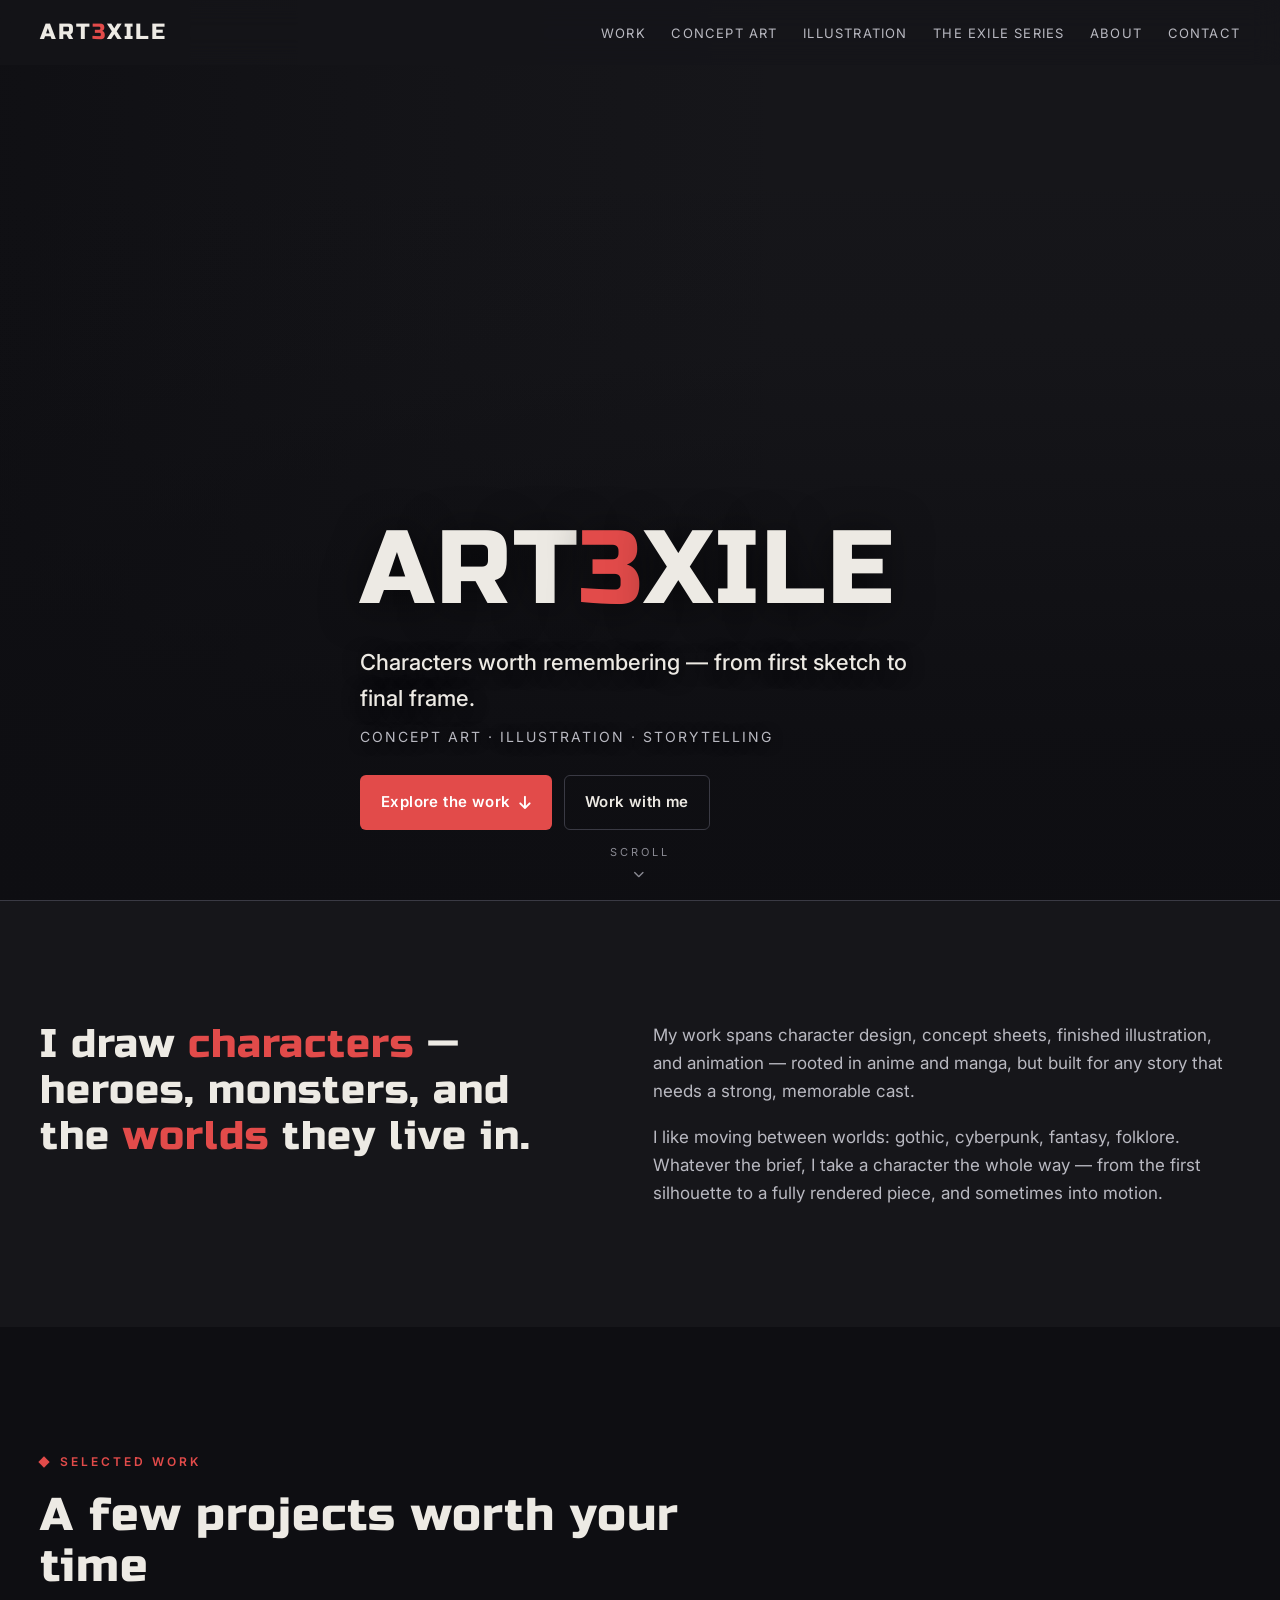
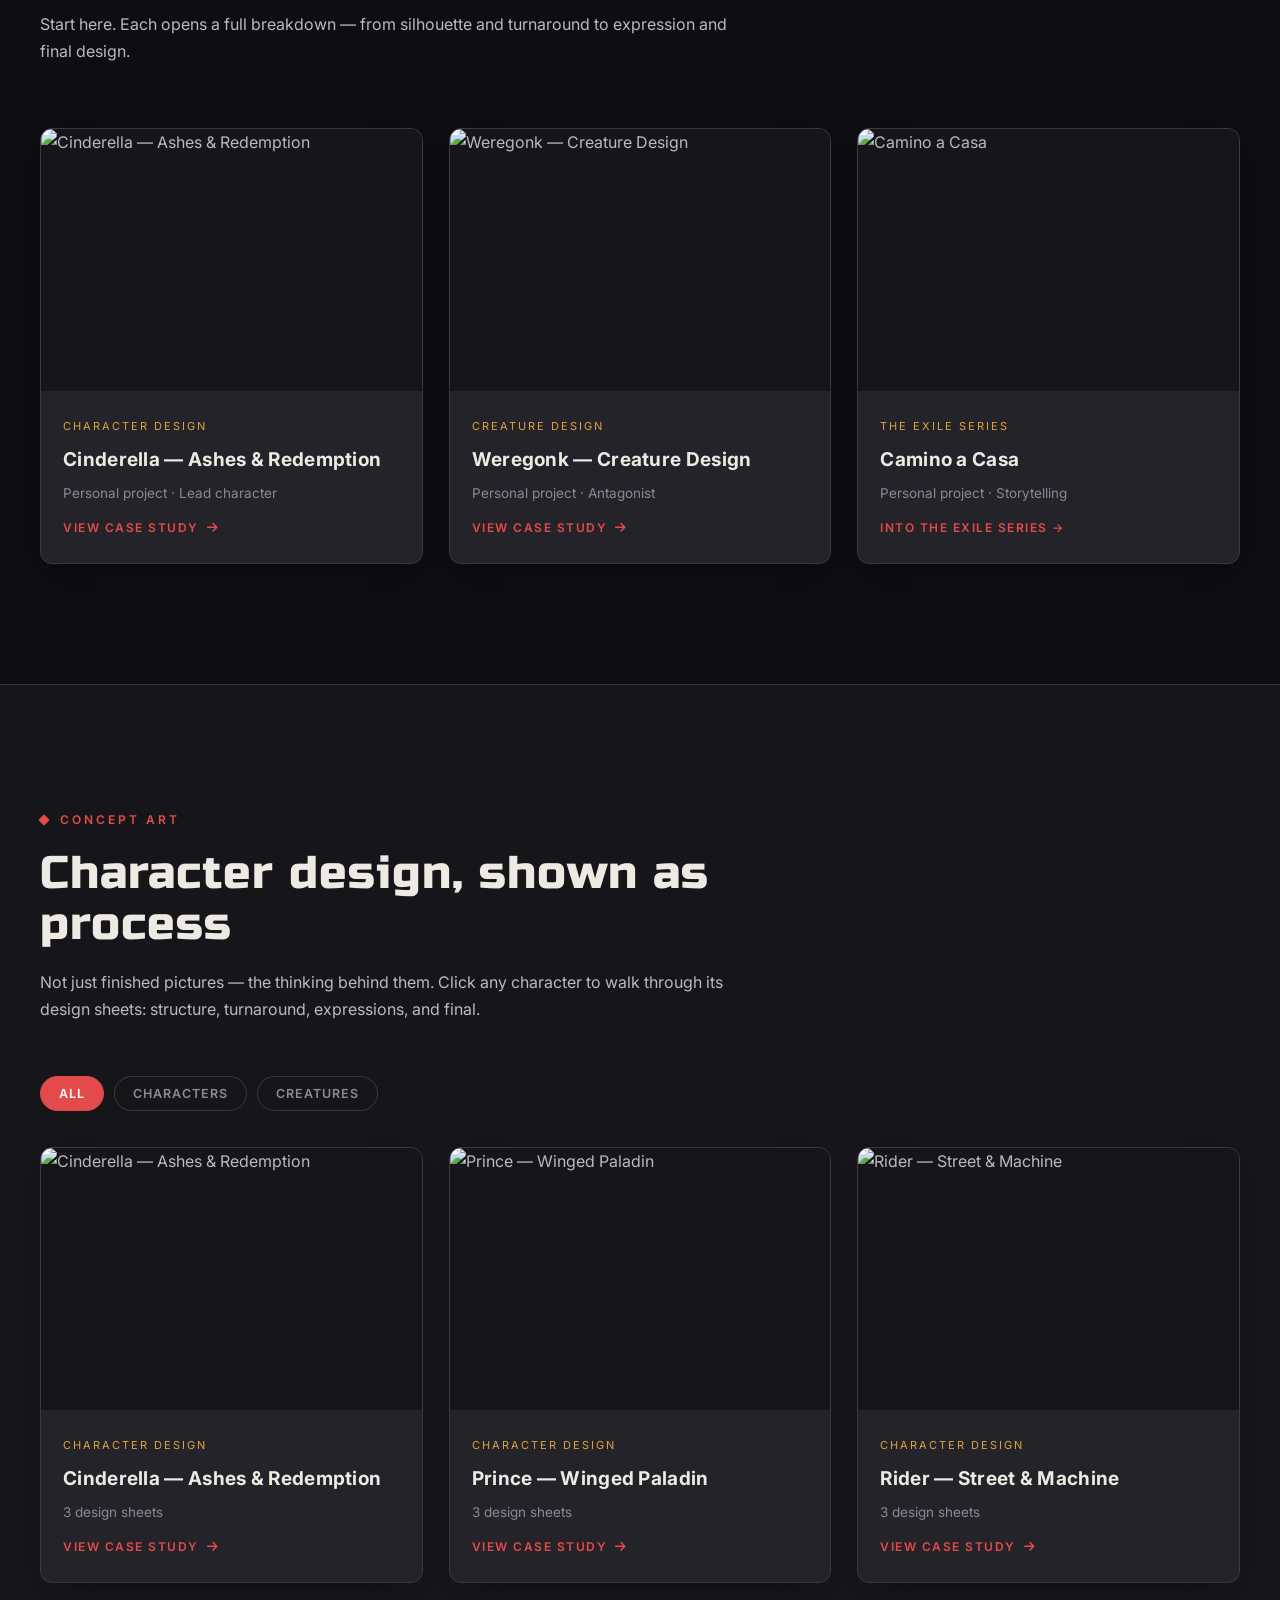
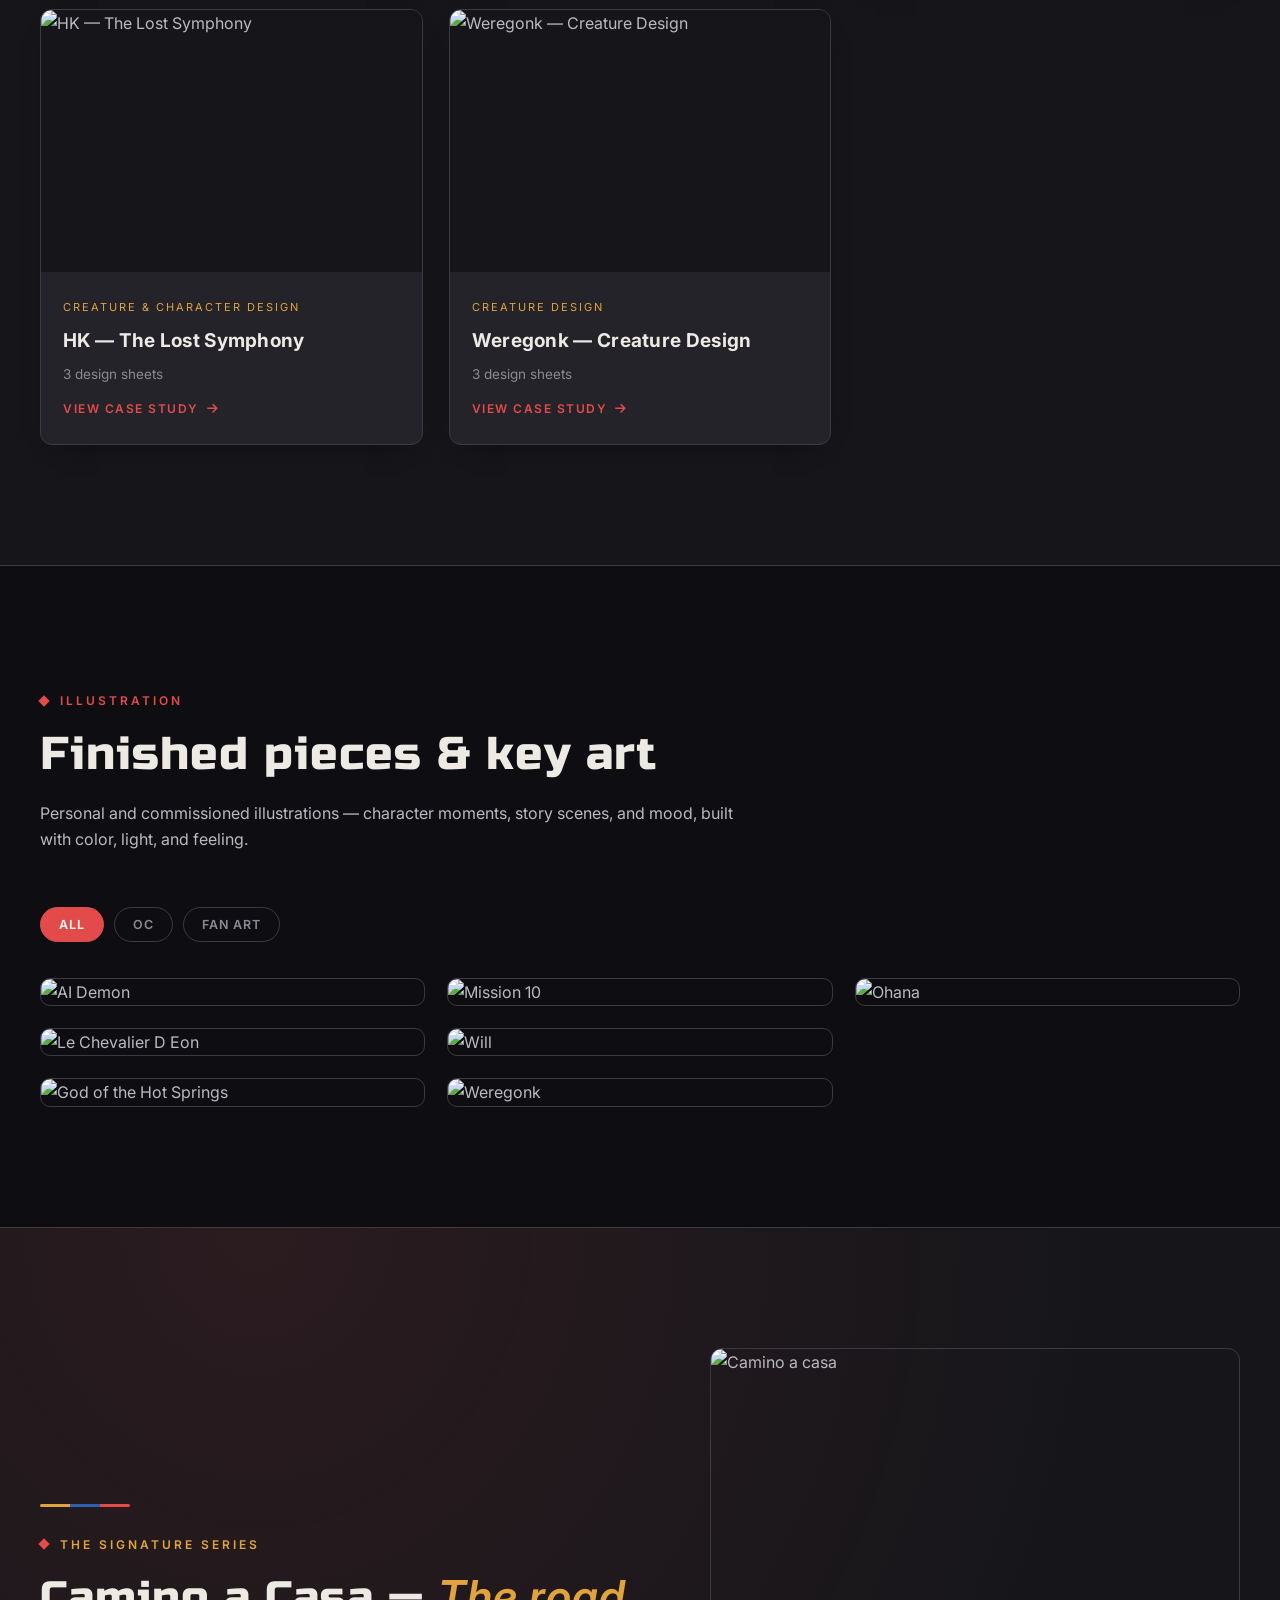
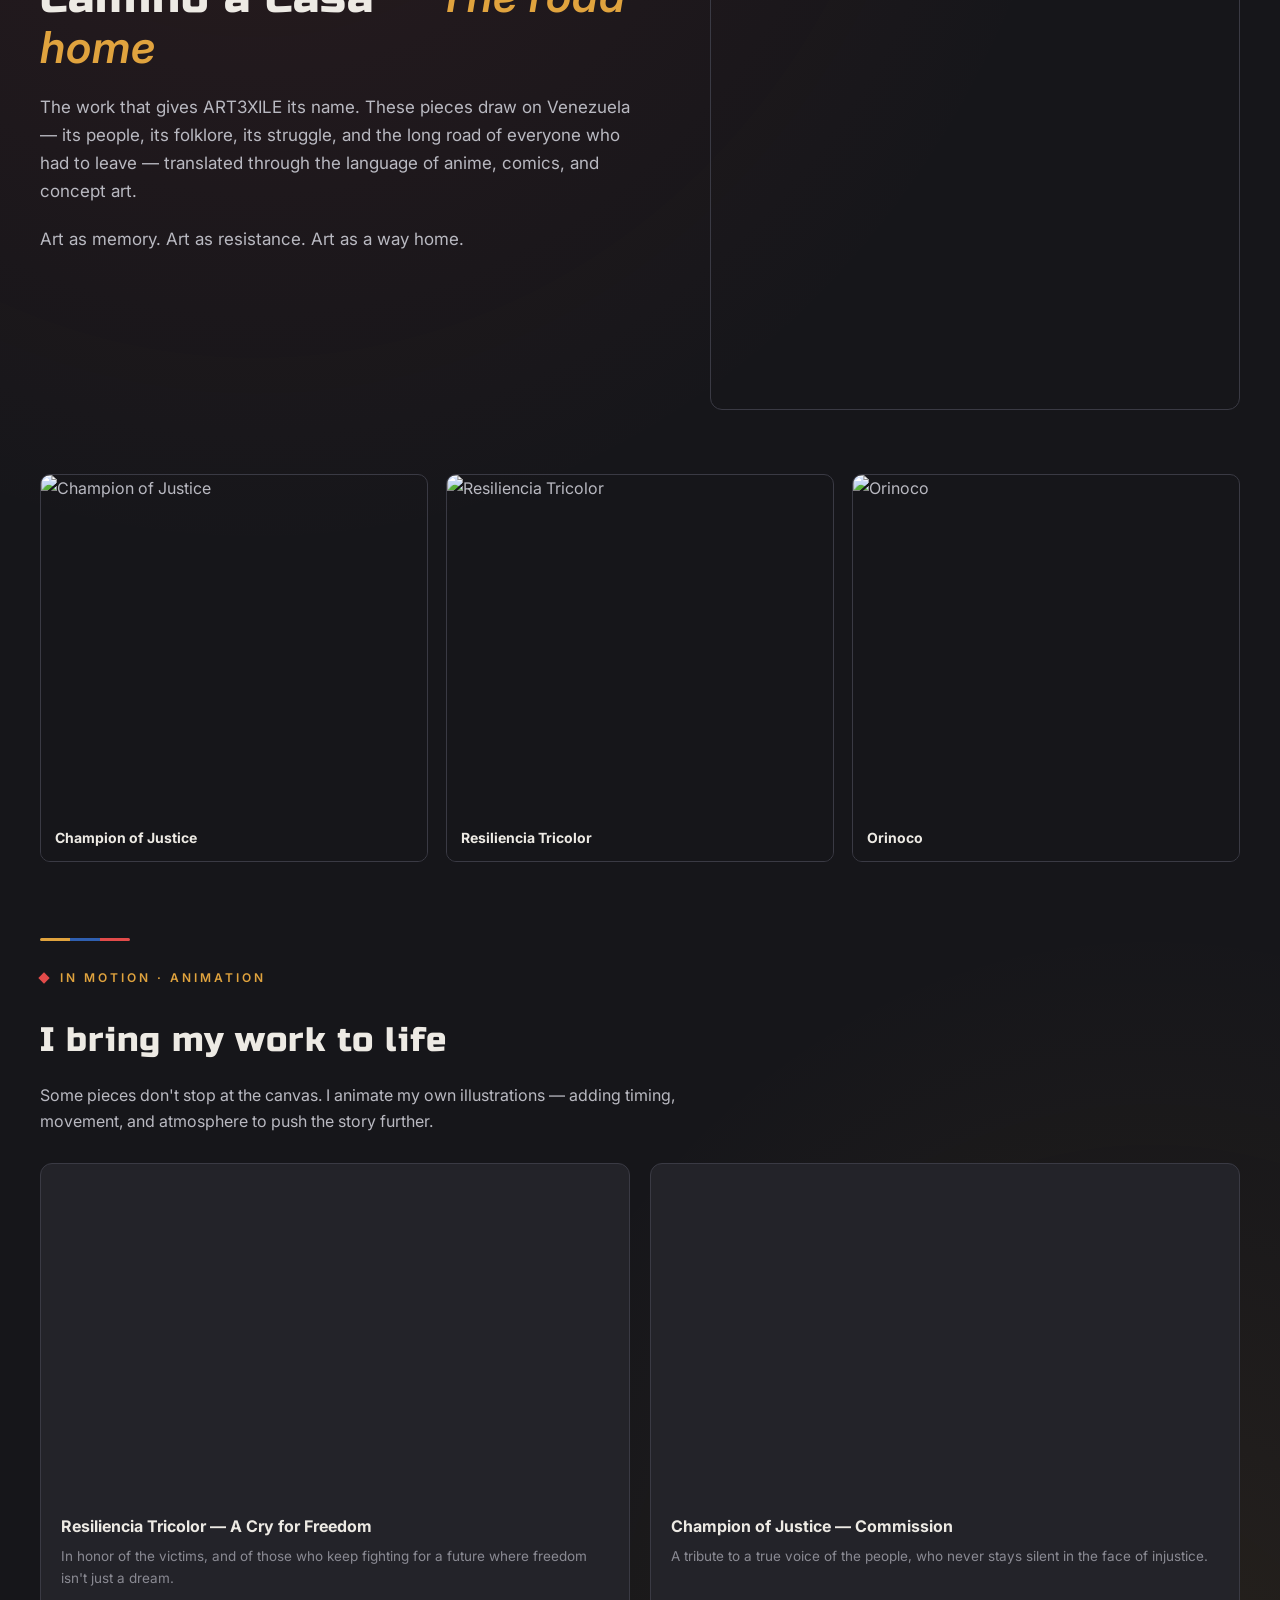
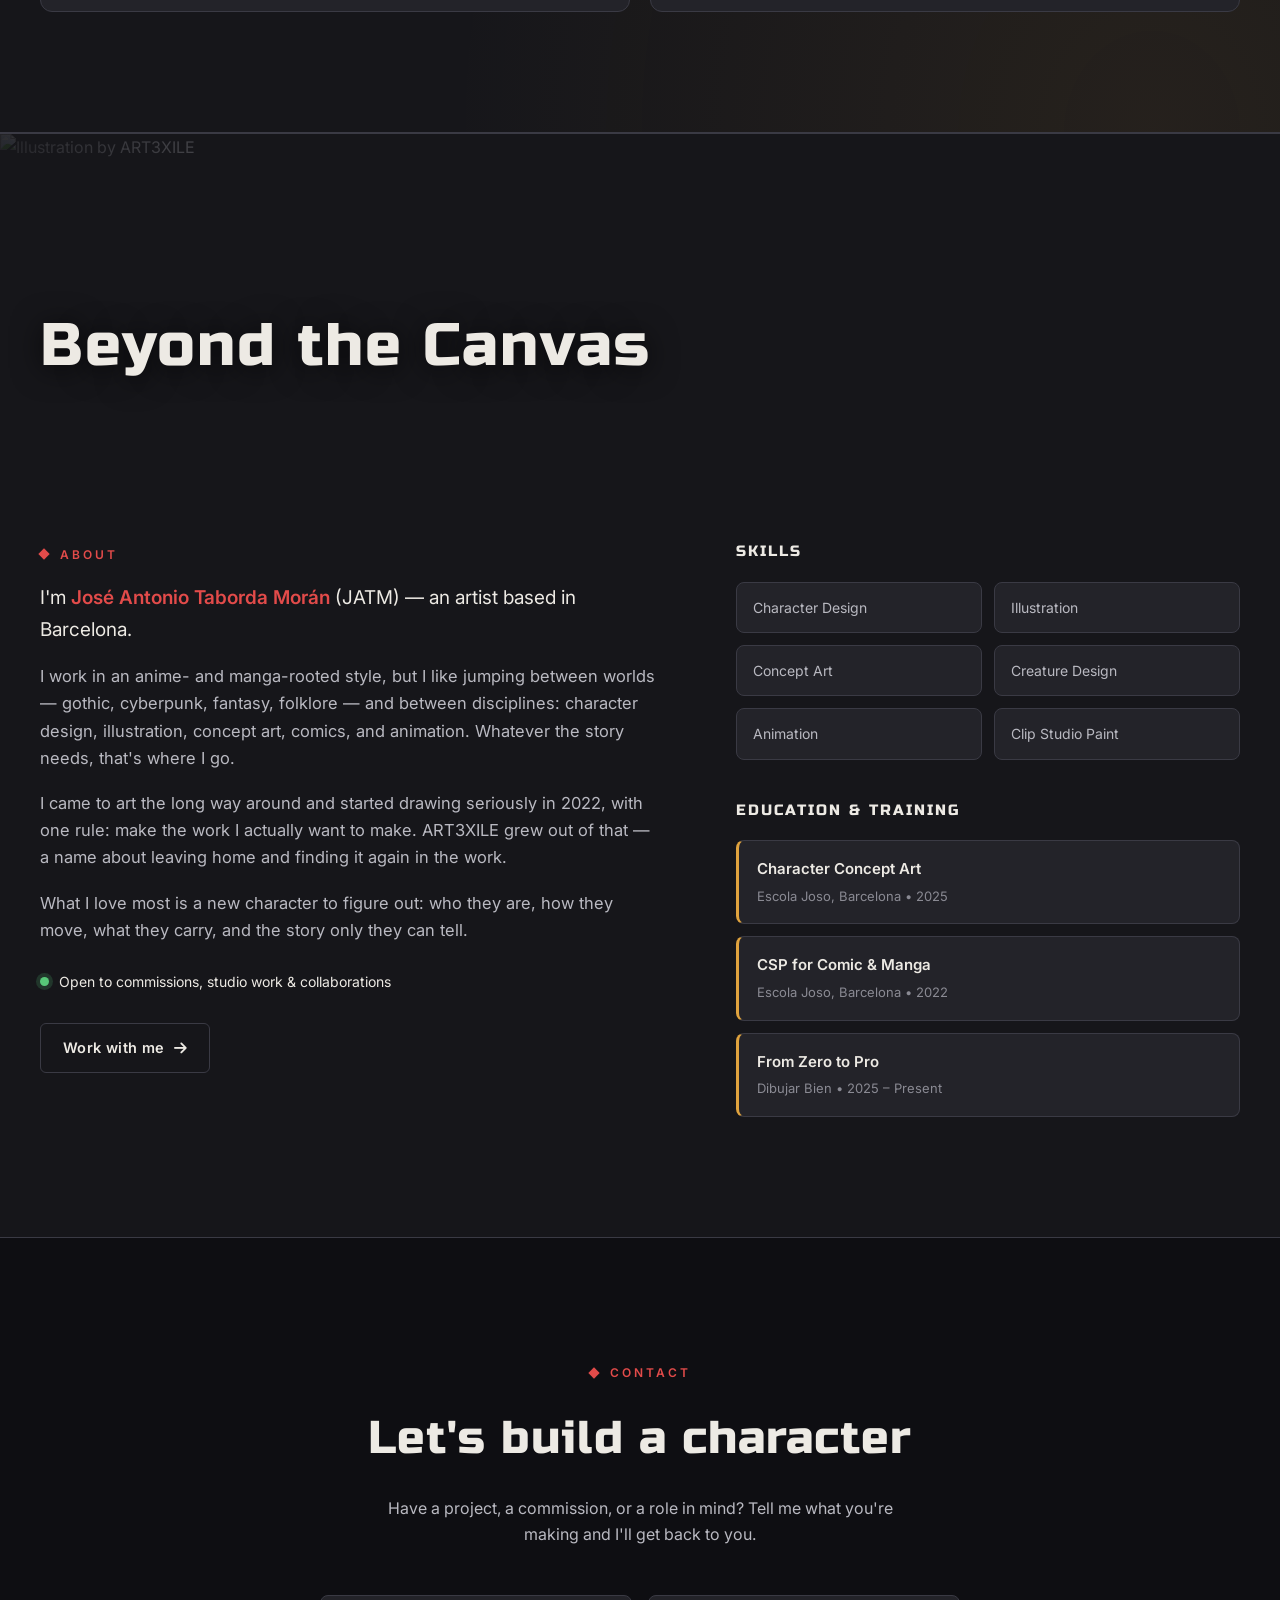
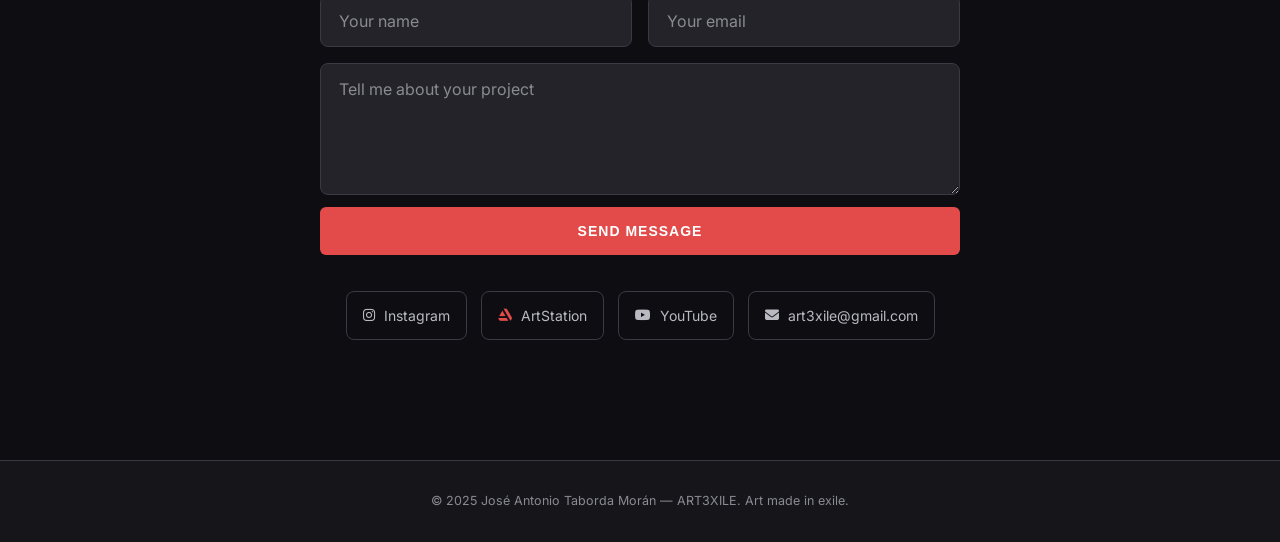
==== commit e08965a1: "Update index.html Filtros" ====
--- a/index.html
+++ b/index.html
@@ -2,7 +2,7 @@
 <html lang="en">
 <head>
     <meta charset="UTF-8">
-    <meta name="viewport" content="width=device-width, initial-scale=1.0">
+    <meta name="viewport" content="width=device-width, initial-scale=1.0, viewport-fit=cover">
     <title>ART3XILE — Character Design & Illustration | José Antonio Taborda Morán</title>
 
     <!-- SEO -->
@@ -56,7 +56,7 @@
         h1, h2, h3, .display { font-family: 'Russo One', sans-serif; font-weight: 400; }
 
         a { color: inherit; }
-        img { display: block; }
+        img { display: block; max-width: 100%; height: auto; }
 
         ::selection { background: var(--exilio); color: #fff; }
 
@@ -66,8 +66,8 @@
             outline-offset: 3px;
         }
 
-        /* ============ SHARED LAYOUT ============ */
-        .wrap { max-width: var(--maxw); margin: 0 auto; padding: 0 40px; }
+        /* ============ SHARED LAYOUT (mobile-first base) ============ */
+        .wrap { max-width: var(--maxw); margin: 0 auto; padding: 0 clamp(16px, 4vw, 40px); }
 
         .eyebrow {
             font-family: 'Inter', sans-serif;
@@ -89,8 +89,8 @@
             display: inline-block;
         }
 
-        .section { padding: 120px 0; }
-        .section-head { max-width: 720px; margin-bottom: 64px; }
+        .section { padding: clamp(56px, 12vw, 120px) 0; }
+        .section-head { max-width: 720px; margin-bottom: clamp(32px, 6vw, 64px); }
         .section-head.center { margin-left: auto; margin-right: auto; text-align: center; }
         .section-head.center .eyebrow { justify-content: center; }
         .section-head h2 {
@@ -107,6 +107,8 @@
         #concept { background: var(--tinta); }
         #illustration { background: var(--band); }
 
+        section[id], header#top { scroll-margin-top: 72px; }
+
         /* ============ NAV ============ */
         nav {
             position: fixed; top: 0; left: 0; right: 0; z-index: 1000;
@@ -117,7 +119,9 @@
         }
         nav.scrolled { border-bottom-color: var(--line); background: rgba(22,22,26,0.92); }
         nav .bar {
-            max-width: var(--maxw); margin: 0 auto; padding: 18px 40px;
+            max-width: var(--maxw); margin: 0 auto;
+            padding: 14px clamp(16px, 4vw, 40px);
+            padding-top: max(14px, env(safe-area-inset-top));
             display: flex; align-items: center; justify-content: space-between;
         }
         .logo {
@@ -126,12 +130,29 @@
             text-decoration: none; z-index: 1001;
         }
         .logo b { color: var(--exilio); font-weight: 400; }
-        .nav-right { display: flex; align-items: center; gap: 38px; }
-        .menu { display: flex; gap: 30px; list-style: none; }
+        .nav-right { display: flex; align-items: center; gap: 12px; }
+        .menu {
+            position: fixed; inset: 0 0 0 auto; width: min(86%, 320px); height: 100dvh;
+            background: rgba(22,22,26,.98); flex-direction: column; justify-content: center;
+            gap: 24px; transform: translateX(100%); transition: transform .35s var(--ease);
+            padding: max(80px, env(safe-area-inset-top)) 28px max(40px, env(safe-area-inset-bottom));
+            list-style: none; z-index: 1000;
+        }
+        .menu.open { transform: translateX(0); }
+        .menu-overlay {
+            display: none; position: fixed; inset: 0; z-index: 999;
+            background: rgba(0,0,0,.55); backdrop-filter: blur(2px);
+        }
+        .menu-overlay.open { display: block; }
+        body.menu-open { overflow: hidden; }
+        .menu { display: flex; }
         .menu a {
-            font-size: 13px; letter-spacing: 1.2px; text-transform: uppercase;
-            color: var(--text); text-decoration: none; padding: 6px 0; position: relative;
+            font-size: 16px; letter-spacing: 1.2px; text-transform: uppercase;
+            color: var(--text); text-decoration: none; padding: 8px 0; position: relative;
             transition: color .25s;
+        }
+        @media (min-width: 900px) {
+            .menu a { font-size: 13px; padding: 6px 0; }
         }
         .menu a::after {
             content:''; position:absolute; left:0; bottom:0; height:2px; width:0;
@@ -152,8 +173,12 @@
         .btn-ghost { border-color: var(--line); color: var(--paper); background: transparent; }
         .btn-ghost:hover { border-color: var(--exilio); color: var(--exilio); transform: translateY(-2px); }
 
-        .menu-toggle { display: none; flex-direction: column; gap: 5px; cursor: pointer; z-index: 1001; background:none; border:none; padding:4px; }
-        .menu-toggle span { width: 26px; height: 2px; background: var(--paper); transition: .3s; }
+        .menu-toggle {
+            display: flex; flex-direction: column; justify-content: center; gap: 5px;
+            cursor: pointer; z-index: 1001; background: none; border: none;
+            width: 44px; height: 44px; padding: 10px;
+        }
+        .menu-toggle span { width: 24px; height: 2px; background: var(--paper); transition: .3s; }
         .menu-toggle.active span:nth-child(1){ transform: translateY(7px) rotate(45deg); }
         .menu-toggle.active span:nth-child(2){ opacity: 0; }
         .menu-toggle.active span:nth-child(3){ transform: translateY(-7px) rotate(-45deg); }
@@ -164,16 +189,17 @@
             display: flex; align-items: flex-end;
             background: url('https://cdna.artstation.com/p/assets/images/images/095/886/172/large/art3xile-last-prj0-6.jpg') center top / cover no-repeat;
         }
-        /* Gradient weighted to the bottom-left (the dark archway), so the figure + candle stay visible */
-        /* Strong gradient at the bottom-left (where the text sits) keeps copy readable;
-           the figure, candle and upper-right stay bright so the art still reads. */
         .hero::before {
             content:''; position: absolute; inset: 0;
             background:
                 linear-gradient(to top, rgba(14,14,18,0.97) 0%, rgba(14,14,18,0.9) 18%, rgba(14,14,18,0.55) 38%, rgba(14,14,18,0.15) 60%, transparent 82%),
                 linear-gradient(to right, rgba(14,14,18,0.78) 0%, rgba(14,14,18,0.25) 36%, transparent 62%);
         }
-        .hero-inner { position: relative; z-index: 1; padding: 0 0 70px; max-width: 720px; }
+        .hero-inner {
+            position: relative; z-index: 1;
+            padding: 88px 0 clamp(48px, 10vw, 70px);
+            max-width: 720px; width: 100%;
+        }
         .hero .eyebrow {
             color: var(--oro);
             background: rgba(16, 16, 18, 0.326);
@@ -183,9 +209,10 @@
         }
         .hero .eyebrow::before { background: var(--oro); }
         .hero h1 {
-            font-size: clamp(48px, 8vw, 104px);
-            line-height: .95; color: var(--paper); letter-spacing: 2px;
+            font-size: clamp(36px, 11vw, 104px);
+            line-height: 1; color: var(--paper); letter-spacing: clamp(0px, 0.5vw, 2px);
             text-shadow: 0 4px 40px rgba(0,0,0,.6);
+            word-break: break-word;
         }
         .hero h1 b { color: var(--exilio); font-weight: 400; }
         .hero .tagline {
@@ -194,22 +221,25 @@
             text-shadow: 0 2px 18px rgba(0,0,0,.7);
         }
         .hero .sub {
-            margin-top: 10px; font-size: 14px; letter-spacing: 2px; text-transform: uppercase;
+            margin-top: 10px; font-size: clamp(11px, 2.8vw, 14px);
+            letter-spacing: clamp(1px, 0.4vw, 2px); text-transform: uppercase;
             color: var(--text); text-shadow: 0 2px 12px rgba(0,0,0,.8);
-        }
-        .hero-cta { margin-top: 36px; display: flex; gap: 14px; flex-wrap: wrap; }
-        .hero-cta .btn { font-size: 16px; padding: 14px 28px; }
+            line-height: 1.5;
+        }
+        .hero-cta { margin-top: 28px; display: flex; gap: 12px; flex-wrap: wrap; }
+        .hero-cta .btn { font-size: 15px; padding: 14px 20px; flex: 1 1 140px; justify-content: center; }
         .scroll-hint {
-            position: absolute; bottom: 30px; left: 50%; transform: translateX(-50%);
-            color: var(--muted); font-size: 11px; letter-spacing: 3px; text-transform: uppercase;
-            z-index: 1; display: flex; flex-direction: column; align-items: center; gap: 8px;
+            position: absolute; bottom: max(20px, env(safe-area-inset-bottom)); left: 50%;
+            transform: translateX(-50%); color: var(--muted); font-size: 11px;
+            letter-spacing: 3px; text-transform: uppercase; z-index: 1;
+            display: none; flex-direction: column; align-items: center; gap: 8px;
         }
         .scroll-hint i { animation: bob 1.8s infinite; }
         @keyframes bob { 0%,100%{ transform: translateY(0);} 50%{ transform: translateY(6px);} }
 
         /* ============ STATEMENT ============ */
         .statement { border-top: 1px solid var(--line); }
-        .statement .wrap { display: grid; grid-template-columns: 1fr 1.1fr; gap: 80px; align-items: start; }
+        .statement .wrap { display: grid; grid-template-columns: 1fr; gap: 28px; align-items: start; }
         .statement h2 { font-size: clamp(26px, 3.2vw, 40px); color: var(--paper); line-height: 1.15; letter-spacing: 1px; }
         .statement h2 .hl { color: var(--exilio); }
         .statement p { font-size: 17px; color: var(--text); }
@@ -217,7 +247,7 @@
 
         /* ============ CARD GRID (featured + concept projects) ============ */
         .grid { display: grid; gap: 26px; }
-        .grid-3 { grid-template-columns: repeat(3, 1fr); }
+        .grid-3 { grid-template-columns: 1fr; }
 
         .card {
             position: relative; border-radius: 12px; overflow: hidden;
@@ -236,22 +266,37 @@
         .card .meta .view { margin-top: 14px; font-size: 12px; font-weight: 600; letter-spacing: 1.5px; text-transform: uppercase; color: var(--exilio); display: inline-flex; align-items: center; gap: 8px; transition: gap .25s; }
         .card:hover .meta .view { gap: 14px; }
 
+        /* ============ GALLERY FILTERS ============ */
+        .filters { display: flex; flex-wrap: wrap; gap: 10px; margin: -10px 0 36px; }
+        .filter-btn {
+            font-family:'Inter',sans-serif; font-size: 12.5px; font-weight: 600; letter-spacing: 1px;
+            text-transform: uppercase; color: var(--muted); background: transparent;
+            border: 1px solid var(--line); border-radius: 999px; padding: 9px 18px; cursor: pointer;
+            transition: color .25s, background .25s, border-color .25s;
+        }
+        .filter-btn:hover { color: var(--paper); border-color: var(--exilio); }
+        .filter-btn.active { color: #fff; background: var(--exilio); border-color: var(--exilio); }
+
         /* ============ ILLUSTRATION MASONRY ============ */
-        .masonry { column-count: 3; column-gap: 22px; }
+        .masonry { column-count: 1; column-gap: 16px; }
         .ill {
             break-inside: avoid; margin-bottom: 22px; position: relative;
             border-radius: 10px; overflow: hidden; cursor: pointer; display: block;
             border: 1px solid var(--line); transition: border-color .3s;
         }
+        .ill.hide, .card.hide { display: none; }
         .ill img { width: 100%; height: auto; transition: transform .5s var(--ease); }
         .ill:hover { border-color: var(--exilio); }
         .ill:hover img { transform: scale(1.04); }
         .ill .cap {
             position: absolute; inset: auto 0 0 0; padding: 36px 16px 14px;
             background: linear-gradient(to top, rgba(22,22,26,.95), transparent);
-            opacity: 0; transform: translateY(8px); transition: .35s var(--ease);
-        }
-        .ill:hover .cap { opacity: 1; transform: translateY(0); }
+            opacity: 1; transform: none;
+        }
+        @media (hover: hover) and (pointer: fine) {
+            .ill .cap { opacity: 0; transform: translateY(8px); transition: .35s var(--ease); }
+            .ill:hover .cap { opacity: 1; transform: translateY(0); }
+        }
         .ill .cap b { display:block; color: var(--paper); font-size: 15px; font-weight: 600; }
         .ill .cap span { font-size: 12px; color: var(--oro); letter-spacing: 1px; }
 
@@ -274,7 +319,7 @@
         .seam i:nth-child(3){ background: var(--exilio); }
         .center .seam { margin-left: auto; margin-right: auto; }
 
-        .exile-lead { display: grid; grid-template-columns: 1.15fr 1fr; gap: 60px; align-items: center; margin-bottom: 64px; }
+        .exile-lead { display: grid; grid-template-columns: 1fr; gap: 32px; align-items: center; margin-bottom: 40px; }
         .exile-lead .copy h2 { font-size: clamp(28px, 3.6vw, 44px); color: var(--paper); line-height: 1.1; letter-spacing: 1px; }
         .exile-lead .copy h2 em { color: var(--oro); font-style: italic; font-family: 'Inter', serif; font-weight: 600; }
         .exile-lead .copy p { margin-top: 20px; font-size: 17px; color: var(--text); }
@@ -282,7 +327,7 @@
         .exile-lead .hero-art img { width: 100%; height: 100%; object-fit: cover; aspect-ratio: 4/5; transition: transform .6s var(--ease); }
         .exile-lead .hero-art:hover img { transform: scale(1.04); }
 
-        .exile-grid { display: grid; grid-template-columns: repeat(3,1fr); gap: 22px; }
+        .exile-grid { display: grid; grid-template-columns: 1fr; gap: 18px; }
         .exile-tile { border-radius: 10px; overflow: hidden; border: 1px solid var(--line); cursor: pointer; position: relative; transition: border-color .3s; }
         .exile-tile img { width: 100%; height: 100%; object-fit: cover; aspect-ratio: 1/1; transition: transform .5s var(--ease); }
         .exile-tile:hover { border-color: var(--oro); }
@@ -294,7 +339,7 @@
         .anim-head { margin: 76px 0 6px; max-width: 660px; }
         .anim-head .anim-title { font-size: clamp(24px, 3vw, 34px); color: var(--paper); letter-spacing: 1px; margin-top: 6px; }
         .anim-head .anim-sub { margin-top: 14px; font-size: 16px; color: var(--text); }
-        .clips { margin-top: 28px; display: grid; grid-template-columns: repeat(2,1fr); gap: 26px; }
+        .clips { margin-top: 28px; display: grid; grid-template-columns: 1fr; gap: 20px; }
         .clip { border-radius: 12px; overflow: hidden; background: var(--surface); border: 1px solid var(--line); transition: transform .35s var(--ease), border-color .3s; }
         .clip:hover { transform: translateY(-4px); border-color: var(--exilio); }
         .clip .frame { position: relative; padding-bottom: 56.25%; height: 0; }
@@ -308,8 +353,15 @@
         .about-banner { position: relative; width: 100%; height: 285px; overflow: hidden; }
         .about-banner img { width: 100%; height: 100%; object-fit: cover; object-position: center 36%; }
         .about-banner::after { content:''; position:absolute; inset:0; background: linear-gradient(to right, rgba(22,22,26,.9), rgba(22,22,26,.3) 55%, rgba(22,22,26,.65)); }
-        .about-banner-title { position: absolute; left: 0; right: 0; bottom: 34px; max-width: var(--maxw); margin: 0 auto; padding: 0 40px; font-size: clamp(34px, 5vw, 60px); color: var(--paper); letter-spacing: 2px; z-index: 1; text-shadow: 0 3px 30px rgba(0,0,0,.7); }
-        .about-grid { display: grid; grid-template-columns: 1.1fr .9fr; gap: 80px; align-items: start; }
+        .about-banner-title {
+            position: absolute; left: 0; right: 0; bottom: 24px;
+            max-width: var(--maxw); margin: 0 auto;
+            padding: 0 clamp(16px, 4vw, 40px);
+            font-size: clamp(28px, 8vw, 60px); color: var(--paper);
+            letter-spacing: clamp(0px, 0.5vw, 2px); z-index: 1;
+            text-shadow: 0 3px 30px rgba(0,0,0,.7);
+        }
+        .about-grid { display: grid; grid-template-columns: 1fr; gap: 40px; align-items: start; }
         .about-copy p { font-size: 16.5px; color: var(--text); }
         .about-copy p + p { margin-top: 18px; }
         .about-copy .lead { font-size: 19px; color: var(--paper); }
@@ -320,7 +372,7 @@
 
         .panel-title { font-family:'Russo One',sans-serif; font-size: 15px; letter-spacing: 2px; text-transform: uppercase; color: var(--paper); margin-bottom: 18px; }
         .panel-title:not(:first-child){ margin-top: 38px; }
-        .chips { display: grid; grid-template-columns: 1fr 1fr; gap: 12px; }
+        .chips { display: grid; grid-template-columns: 1fr; gap: 12px; }
         .chip { background: var(--surface); border: 1px solid var(--line); border-radius: 8px; padding: 13px 16px; font-size: 14px; color: var(--text); transition: .25s; }
         .chip:hover { border-color: var(--exilio); color: var(--paper); }
         .edu { display: grid; gap: 12px; }
@@ -332,20 +384,21 @@
         #contact { border-top: 1px solid var(--line); text-align: center; background: var(--band); }
         .contact-wrap { max-width: 720px; margin: 0 auto; }
         .contact-form { margin: 48px 0 36px; text-align: left; }
-        .form-row { display: grid; grid-template-columns: 1fr 1fr; gap: 16px; margin-bottom: 16px; }
+        .form-row { display: grid; grid-template-columns: 1fr; gap: 16px; margin-bottom: 16px; }
         .contact-form input, .contact-form textarea {
             width: 100%; padding: 15px 18px; background: var(--surface);
             border: 1px solid var(--line); border-radius: 8px; color: var(--paper);
-            font-size: 15px; font-family: 'Inter', sans-serif; transition: border-color .25s, background .25s;
+            font-size: 16px; font-family: 'Inter', sans-serif; transition: border-color .25s, background .25s;
         }
         .contact-form input::placeholder, .contact-form textarea::placeholder { color: var(--muted); }
         .contact-form input:focus, .contact-form textarea:focus { outline: none; border-color: var(--exilio); background: var(--surface-2); }
         .contact-form .btn-solid { width: 100%; justify-content: center; margin-top: 4px; padding: 15px; font-size: 14px; text-transform: uppercase; letter-spacing: 1px; }
-        .socials { display: flex; justify-content: center; gap: 14px; flex-wrap: wrap; margin-top: 8px; }
+        .socials { display: flex; justify-content: center; align-items: center; gap: 14px; flex-wrap: wrap; margin-top: 8px; }
         .socials a {
-            display: inline-flex; align-items: center; gap: 9px; text-decoration: none;
-            font-size: 14px; color: var(--text); padding: 11px 18px; border: 1px solid var(--line);
-            border-radius: 8px; transition: .25s;
+            display: inline-flex; align-items: center; justify-content: center; gap: 9px;
+            text-decoration: none; font-size: 14px; color: var(--text);
+            padding: 12px 16px; border: 1px solid var(--line); border-radius: 8px;
+            transition: .25s; flex: 0 1 auto; white-space: nowrap;
         }
         .socials a:hover { color: var(--paper); border-color: var(--exilio); transform: translateY(-2px); }
         .socials a.art i { color: var(--exilio); }
@@ -354,24 +407,56 @@
         footer p { font-size: 12.5px; color: var(--muted); }
 
         /* ============ LIGHTBOX ============ */
-        .lightbox { display: none; position: fixed; inset: 0; z-index: 9000; background: rgba(10,10,12,.96); justify-content: center; align-items: center; padding: 40px; }
+        .lightbox {
+            display: none; position: fixed; inset: 0; z-index: 9000;
+            background: rgba(10,10,12,.96); justify-content: center; align-items: center;
+            padding: max(16px, env(safe-area-inset-top)) 16px max(16px, env(safe-area-inset-bottom));
+        }
         .lightbox.open { display: flex; }
-        .lightbox img { max-width: 92%; max-height: 82vh; object-fit: contain; border-radius: 6px; }
-        .lb-cap { position: absolute; bottom: 28px; left: 0; right: 0; text-align: center; color: var(--paper); font-size: 15px; letter-spacing: .5px; }
+        .lightbox img { max-width: 100%; max-height: 75dvh; object-fit: contain; border-radius: 6px; }
+        .lb-cap {
+            position: absolute; bottom: max(16px, env(safe-area-inset-bottom));
+            left: 16px; right: 16px; text-align: center; color: var(--paper);
+            font-size: 14px; letter-spacing: .5px;
+        }
         .lb-cap span { color: var(--oro); display: block; font-size: 12px; letter-spacing: 2px; text-transform: uppercase; margin-bottom: 4px; }
-        .lb-close { position: absolute; top: 24px; right: 32px; font-size: 30px; color: var(--paper); cursor: pointer; background:none; border:none; }
-        .lb-nav { position: absolute; top: 50%; transform: translateY(-50%); font-size: 38px; color: var(--paper); cursor: pointer; background:none; border:none; padding: 16px; transition: color .25s; }
+        .lb-close {
+            position: absolute; top: max(12px, env(safe-area-inset-top)); right: 12px;
+            font-size: 28px; color: var(--paper); cursor: pointer; background: none; border: none;
+            width: 44px; height: 44px;
+        }
+        .lb-nav {
+            position: absolute; top: 50%; transform: translateY(-50%);
+            font-size: 32px; color: var(--paper); cursor: pointer;
+            background: none; border: none; padding: 12px; min-width: 44px; min-height: 44px;
+            transition: color .25s;
+        }
         .lb-nav:hover { color: var(--exilio); }
-        .lb-prev { left: 18px; } .lb-next { right: 18px; }
+        .lb-prev { left: 4px; } .lb-next { right: 4px; }
 
         /* ============ PROJECT VIEWER (case study) ============ */
         .project-view { display: none; position: fixed; inset: 0; z-index: 9500; background: var(--tinta); overflow-y: auto; }
         .project-view.open { display: block; }
-        .pv-bar { position: sticky; top: 0; z-index: 5; display: flex; justify-content: space-between; align-items: center; padding: 18px 40px; background: rgba(22,22,26,.9); backdrop-filter: blur(12px); border-bottom: 1px solid var(--line); }
-        .pv-bar .logo { font-size: 18px; }
-        .pv-close { background: none; border: 1px solid var(--line); color: var(--paper); border-radius: 6px; padding: 9px 16px; font-size: 13px; cursor: pointer; display: inline-flex; gap: 8px; align-items: center; transition: .25s; font-family:'Inter',sans-serif; }
+        .pv-bar {
+            position: sticky; top: 0; z-index: 5;
+            display: flex; justify-content: space-between; align-items: center; gap: 12px;
+            padding: 14px clamp(16px, 4vw, 40px);
+            padding-top: max(14px, env(safe-area-inset-top));
+            background: rgba(22,22,26,.9); backdrop-filter: blur(12px);
+            border-bottom: 1px solid var(--line);
+        }
+        .pv-bar .logo { font-size: 16px; flex-shrink: 0; }
+        .pv-close {
+            background: none; border: 1px solid var(--line); color: var(--paper);
+            border-radius: 6px; padding: 10px 12px; font-size: 12px; cursor: pointer;
+            display: inline-flex; gap: 6px; align-items: center; transition: .25s;
+            font-family:'Inter',sans-serif; white-space: nowrap;
+        }
         .pv-close:hover { border-color: var(--exilio); color: var(--exilio); }
-        .pv-body { max-width: 1100px; margin: 0 auto; padding: 70px 40px 110px; }
+        .pv-body {
+            max-width: 1100px; margin: 0 auto;
+            padding: clamp(40px, 8vw, 70px) clamp(16px, 4vw, 40px) clamp(72px, 10vw, 110px);
+        }
         .pv-head { max-width: 760px; margin-bottom: 56px; }
         .pv-head .kicker { font-size: 12px; letter-spacing: 3px; text-transform: uppercase; color: var(--oro); }
         .pv-head h2 { font-size: clamp(34px, 5vw, 56px); color: var(--paper); margin: 12px 0 6px; letter-spacing: 1px; }
@@ -388,33 +473,48 @@
         .reveal { opacity: 0; transform: translateY(26px); transition: opacity .7s var(--ease), transform .7s var(--ease); }
         .reveal.in { opacity: 1; transform: none; }
 
-        /* ============ RESPONSIVE ============ */
-        @media (max-width: 1024px) {
-            .wrap { padding: 0 30px; }
+        /* ============ RESPONSIVE (mobile-first: min-width) ============ */
+        @media (min-width: 480px) {
+            .scroll-hint { display: flex; }
+            .chips { grid-template-columns: 1fr 1fr; }
+        }
+        @media (min-width: 640px) {
             .grid-3, .exile-grid { grid-template-columns: repeat(2, 1fr); }
-            .masonry { column-count: 2; }
-            .statement .wrap, .about-grid, .exile-lead { grid-template-columns: 1fr; gap: 40px; }
-            .section { padding: 90px 0; }
-            .hero { background-attachment: scroll; }
-        }
-        @media (max-width: 768px) {
-            .wrap { padding: 0 20px; }
-            nav .bar { padding: 14px 20px; }
-            .menu-toggle { display: flex; }
-            .nav-right { gap: 0; }
+            .masonry { column-count: 2; column-gap: 20px; }
+            .clips { grid-template-columns: repeat(2, 1fr); }
+            .form-row { grid-template-columns: 1fr 1fr; }
+            .hero-cta .btn { flex: 0 1 auto; }
+        }
+        @media (min-width: 900px) {
             .menu {
-                position: fixed; inset: 0 0 0 auto; width: 76%; height: 100vh;
-                background: rgba(22,22,26,.98); flex-direction: column; justify-content: center;
-                gap: 28px; transform: translateX(100%); transition: transform .35s var(--ease); padding: 80px 30px;
+                position: static; inset: auto; width: auto; height: auto;
+                background: transparent; flex-direction: row; justify-content: flex-start;
+                transform: none; padding: 0; gap: clamp(14px, 2vw, 30px);
             }
-            .menu.open { transform: translateX(0); }
-            .menu a { font-size: 16px; }
-            .nav-cta { display: none; }
-            .grid-3, .exile-grid, .clips, .masonry, .chips { grid-template-columns: 1fr; column-count: 1; }
-            .form-row { grid-template-columns: 1fr; }
-            .section { padding: 70px 0; }
-            .hero-inner { padding-bottom: 80px; }
-            .pv-bar, .pv-body { padding-left: 20px; padding-right: 20px; }
+            .menu-toggle { display: none; }
+            .menu-overlay { display: none !important; }
+            .nav-right { gap: 38px; }
+        }
+        @media (min-width: 1024px) {
+            .statement .wrap { grid-template-columns: 1fr 1.1fr; gap: 80px; }
+            .grid-3, .exile-grid { grid-template-columns: repeat(3, 1fr); }
+            .masonry { column-count: 3; column-gap: 22px; }
+            .exile-lead { grid-template-columns: 1.15fr 1fr; gap: 60px; margin-bottom: 64px; }
+            .about-grid { grid-template-columns: 1.1fr .9fr; gap: 80px; }
+            .hero::before {
+                background:
+                    linear-gradient(to top, rgba(14,14,18,0.97) 0%, rgba(14,14,18,0.9) 18%, rgba(14,14,18,0.55) 38%, rgba(14,14,18,0.15) 60%, transparent 82%),
+                    linear-gradient(to right, rgba(14,14,18,0.78) 0%, rgba(14,14,18,0.25) 36%, transparent 62%);
+            }
+        }
+        @media (max-width: 899px) {
+            .hero {
+                background-position: center 18%;
+                min-height: 100dvh;
+            }
+            .hero::before {
+                background: linear-gradient(to top, rgba(14,14,18,0.98) 0%, rgba(14,14,18,0.88) 35%, rgba(14,14,18,0.45) 65%, rgba(14,14,18,0.2) 100%);
+            }
         }
         @media (prefers-reduced-motion: reduce) {
             * { animation: none !important; transition: none !important; }
@@ -423,13 +523,15 @@
     </style>
 </head>
 <body>
+
+    <div class="menu-overlay" id="menuOverlay" aria-hidden="true"></div>
 
     <!-- ============ NAV ============ -->
     <nav id="nav">
         <div class="bar">
             <a href="#top" class="logo">ART<b>3</b>XILE</a>
             <div class="nav-right">
-                <ul class="menu" id="menu">
+                <ul class="menu" id="menu" role="navigation" aria-label="Main">
                     <li><a href="#work" class="nav-link">Work</a></li>
                     <li><a href="#concept" class="nav-link">Concept Art</a></li>
                     <li><a href="#illustration" class="nav-link">Illustration</a></li>
@@ -437,7 +539,7 @@
                     <li><a href="#about" class="nav-link">About</a></li>
                     <li><a href="#contact" class="nav-link">Contact</a></li>
                 </ul>
-                <button class="menu-toggle" id="toggle" aria-label="Menu"><span></span><span></span><span></span></button>
+                <button class="menu-toggle" id="toggle" aria-label="Open menu" aria-expanded="false" aria-controls="menu"><span></span><span></span><span></span></button>
             </div>
         </div>
     </nav>
@@ -446,10 +548,9 @@
     <header class="hero" id="top">
         <div class="wrap">
             <div class="hero-inner">
-                <span class="eyebrow">Character Designer &amp; Illustrator</span>
                 <h1>ART<b>3</b>XILE</h1>
-                <p class="tagline">Character design &amp; illustration, brought to life.</p>
-                <p class="sub">Concept Art • Creature Design • Animation</p>
+                <p class="tagline">Characters worth remembering — from first sketch to final frame.</p>
+                <p class="sub">Concept art · Illustration · Storytelling</p>
                 <div class="hero-cta">
                     <a href="#work" class="btn btn-solid">Explore the work <i class="fas fa-arrow-down"></i></a>
                     <a href="#contact" class="btn btn-ghost">Work with me</a>
@@ -490,6 +591,7 @@
                 <h2>Character design, shown as process</h2>
                 <p>Not just finished pictures — the thinking behind them. Click any character to walk through its design sheets: structure, turnaround, expressions, and final.</p>
             </div>
+            <div class="filters reveal" id="concept-filters" role="tablist" aria-label="Filter concept art"></div>
             <div class="grid grid-3" id="concept-grid"></div>
         </div>
     </section>
@@ -502,6 +604,7 @@
                 <h2>Finished pieces &amp; key art</h2>
                 <p>Personal and commissioned illustrations — character moments, story scenes, and mood, built with color, light, and feeling.</p>
             </div>
+            <div class="filters reveal" id="ill-filters" role="tablist" aria-label="Filter illustrations"></div>
             <div class="masonry" id="ill-grid"></div>
         </div>
     </section>
@@ -601,10 +704,10 @@
             </form>
 
             <div class="socials">
+                <a href="https://instagram.com/art3xile" target="_blank" rel="noopener"><i class="fab fa-instagram"></i> Instagram</a>
+                <a class="art" href="https://art3xile.artstation.com" target="_blank" rel="noopener"><i class="fab fa-artstation"></i> ArtStation</a>
+                <a href="https://youtube.com/@Art3xile" target="_blank" rel="noopener"><i class="fab fa-youtube"></i> YouTube</a>
                 <a href="mailto:art3xile@gmail.com"><i class="fas fa-envelope"></i> art3xile@gmail.com</a>
-                <a class="art" href="https://art3xile.artstation.com" target="_blank" rel="noopener"><i class="fab fa-artstation"></i> ArtStation</a>
-                <a href="https://instagram.com/art3xile" target="_blank" rel="noopener"><i class="fab fa-instagram"></i> Instagram</a>
-                <a href="https://youtube.com/@Art3xile" target="_blank" rel="noopener"><i class="fab fa-youtube"></i> YouTube</a>
             </div>
         </div>
     </section>
@@ -639,9 +742,17 @@
        The character/sheet groupings are inferred from your filenames —
        double-check each project's images and edit the "brief"/"role"/
        step labels to match the real story of each design.
+
+       GALLERY FILTERS: each illustration has a "cat" (category). The
+       filter tabs are built automatically from the categories you use —
+       to add a new tab, just give an image a new "cat" string.
     ========================================================= */
 
     const STEP_LABELS = ['Design Sheet', 'Turnaround', 'Expressions & Detail', 'Final Design'];
+
+    /* Swap an ArtStation URL to the biggest available version for the
+       lightbox. If that size doesn't exist, we fall back to the original. */
+    function hiRes(url){ return url.replace('/large/', '/4k/').replace('/medium/', '/4k/'); }
 
     const conceptProjects = [
         {
@@ -649,6 +760,7 @@
             title: 'Cinderella — Ashes & Redemption',
             kicker: 'Character Design',
             role: 'Personal project · Lead character',
+            cat: 'Characters',
             brief: 'A fallen princess reforged as a warrior. The design had to read as royalty and survivor at once — regal silhouette, battle-worn armor, and a colour story built around ash, blood, and gold.',
             cover: 'https://cdna.artstation.com/p/assets/images/images/090/548/748/large/art3xile-ficha-cen-001.jpg?1769727570',
             images: [
@@ -662,6 +774,7 @@
             title: 'Prince — Winged Paladin',
             kicker: 'Character Design',
             role: 'Personal project · Hero',
+            cat: 'Characters',
             brief: 'A divine knight built on verticality and light. Explored armor language, weapon kit, and a silhouette that stays heroic from every angle of the turnaround.',
             cover: 'https://cdna.artstation.com/p/assets/images/images/095/872/974/large/art3xile-ficha-pri-001.jpg?1769730756',
             images: [
@@ -675,6 +788,7 @@
             title: 'Rider — Street & Machine',
             kicker: 'Character Design',
             role: 'Personal project · Protagonist',
+            cat: 'Characters',
             brief: 'A modern young hero and his transforming mech-bike. Focus on contemporary streetwear, age progression, and a believable relationship between character and vehicle.',
             cover: 'https://cdna.artstation.com/p/assets/images/images/095/873/036/large/art3xile-ficha-rid-001.jpg?1769730713',
             images: [
@@ -685,9 +799,10 @@
         },
         {
             id: 'guardians',
-            title: 'Radia & Flamor — Royal Guardians',
+            title: 'HK — The Lost Symphony',
             kicker: 'Creature & Character Design',
             role: 'Personal project · Guardian set',
+            cat: 'Creatures',
             brief: 'A set of insectoid guardians with distinct elemental identities and personalities. Each carries its own shape language, palette, and short character bio — designed to read as a family yet never be confused for one another.',
             cover: 'https://cdna.artstation.com/p/assets/images/images/095/871/192/large/art3xile-ilustracion2-6.jpg?1769725402',
             images: [
@@ -701,6 +816,7 @@
             title: 'Weregonk — Creature Design',
             kicker: 'Creature Design',
             role: 'Personal project · Antagonist',
+            cat: 'Creatures',
             brief: 'A nightmare built for menace and readability. The pass moved from base structure to a sheet of reactions and finally a fully realized creature — keeping the silhouette terrifying at thumbnail scale.',
             cover: 'https://cdna.artstation.com/p/assets/images/images/095/871/978/large/art3xile-weregonk2-1.jpg?1769727268',
             images: [
@@ -711,15 +827,16 @@
         }
     ];
 
-    /* Illustrations (non-cultural finished pieces) — strongest first */
+    /* Illustrations (non-cultural finished pieces) — strongest first.
+       "cat" controls which filter tab the piece appears under. */
     const illustrations = [
-        { src:'https://cdnb.artstation.com/p/assets/images/images/095/886/063/large/art3xile-aidemon.jpg?1769771852', title:'AI Demon', tag:'Cyberpunk · Key art' },
-        { src:'https://cdna.artstation.com/p/assets/images/images/095/886/172/large/art3xile-last-prj0-6.jpg?1769772072', title:'Le Chevalier D Eon', tag:'Fan Art' },
-        { src:'https://cdna.artstation.com/p/assets/images/images/095/872/494/large/art3xile-sumo-dsarrollo9.jpg?1769728966', title:'God of the Hot Springs', tag:'Comic illustration' },
-        { src:'https://cdna.artstation.com/p/assets/images/images/095/886/372/large/art3xile-mission10-2.jpg?1769772623', title:'Mission 10', tag:'Scene illustration' },
-        { src:'https://cdnb.artstation.com/p/assets/images/images/095/885/335/large/art3xile-ilustracion4will1.jpg?1769770481', title:'Will', tag:'Portrait commission' },
-        { src:'https://cdnb.artstation.com/p/assets/images/images/095/871/893/large/art3xile-captura-de-pantalla-2025-10-07-024959.jpg?1769727015', title:'Weregonk', tag:'Character illustration' },
-        { src:'https://cdnb.artstation.com/p/assets/images/images/095/873/539/large/art3xile-lilo-eva2.jpg?1769731052', title:'Ohana', tag:'Commission · Fan art' }
+        { src:'https://cdnb.artstation.com/p/assets/images/images/095/886/063/large/art3xile-aidemon.jpg?1769771852', title:'AI Demon', tag:'Cyberpunk · Key art', cat:'OC' },
+        { src:'https://cdna.artstation.com/p/assets/images/images/095/886/172/large/art3xile-last-prj0-6.jpg?1769772072', title:'Le Chevalier D Eon', tag:'Fan Art', cat:'Fan Art' },
+        { src:'https://cdna.artstation.com/p/assets/images/images/095/872/494/large/art3xile-sumo-dsarrollo9.jpg?1769728966', title:'God of the Hot Springs', tag:'Comic illustration', cat:'OC' },
+        { src:'https://cdna.artstation.com/p/assets/images/images/095/886/372/large/art3xile-mission10-2.jpg?1769772623', title:'Mission 10', tag:'Scene illustration', cat:'OC' },
+        { src:'https://cdnb.artstation.com/p/assets/images/images/095/885/335/large/art3xile-ilustracion4will1.jpg?1769770481', title:'Will', tag:'Portrait commission', cat:'OC' },
+        { src:'https://cdnb.artstation.com/p/assets/images/images/095/871/893/large/art3xile-captura-de-pantalla-2025-10-07-024959.jpg?1769727015', title:'Weregonk', tag:'Character illustration', cat:'OC' },
+        { src:'https://cdnb.artstation.com/p/assets/images/images/095/873/539/large/art3xile-lilo-eva2.jpg?1769731052', title:'Ohana', tag:'Commission · Fan art', cat:'Fan Art' }
     ];
 
     /* The Exile Series — cultural / Venezuelan work */
@@ -794,19 +911,60 @@
         conceptGrid.appendChild(card);
     });
 
+    /* Concept filter tabs — fixed order: All, Characters, Creatures */
+    conceptGrid.querySelectorAll('.card').forEach((card, i) => {
+        card.dataset.cat = conceptProjects[i].cat || '';
+    });
+    const conceptFilters = document.getElementById('concept-filters');
+    ['All', 'Characters', 'Creatures'].forEach(cat => {
+        const btn = document.createElement('button');
+        btn.className = 'filter-btn' + (cat === 'All' ? ' active' : '');
+        btn.textContent = cat;
+        btn.setAttribute('role', 'tab');
+        btn.onclick = () => {
+            conceptFilters.querySelectorAll('.filter-btn').forEach(b => b.classList.toggle('active', b === btn));
+            conceptGrid.querySelectorAll('.card').forEach(el => {
+                const show = (cat === 'All') || (el.dataset.cat === cat);
+                el.classList.toggle('hide', !show);
+            });
+        };
+        conceptFilters.appendChild(btn);
+    });
+
     /* =========================================================
-       RENDER: ILLUSTRATIONS
+       RENDER: ILLUSTRATIONS + FILTER TABS
     ========================================================= */
     const illGrid = document.getElementById('ill-grid');
     illustrations.forEach(im => {
         const idx = registerLB({ src: im.src, title: im.title, tag: im.tag });
         const el = document.createElement('div');
         el.className = 'ill';
+        el.dataset.cat = im.cat || '';
         el.innerHTML = `<img src="${im.src}" alt="${im.title}" loading="lazy">
             <div class="cap"><span>${im.tag}</span><b>${im.title}</b></div>`;
         el.onclick = () => openLB(idx);
         illGrid.appendChild(el);
     });
+
+    /* Build filter tabs automatically from the categories in use */
+    const illFilters = document.getElementById('ill-filters');
+    const categories = ['All', ...[...new Set(illustrations.map(i => i.cat).filter(Boolean))]];
+    categories.forEach(cat => {
+        const btn = document.createElement('button');
+        btn.className = 'filter-btn' + (cat === 'All' ? ' active' : '');
+        btn.textContent = cat;
+        btn.setAttribute('role', 'tab');
+        btn.onclick = () => {
+            illFilters.querySelectorAll('.filter-btn').forEach(b => b.classList.toggle('active', b === btn));
+            illGrid.querySelectorAll('.ill').forEach(el => {
+                const show = (cat === 'All') || (el.dataset.cat === cat);
+                el.classList.toggle('hide', !show);
+            });
+        };
+        illFilters.appendChild(btn);
+    });
+    /* Only show the tabs if there's more than one real category */
+    if (categories.length <= 2) illFilters.style.display = 'none';
 
     /* =========================================================
        RENDER: EXILE SERIES
@@ -829,7 +987,7 @@
     });
 
     /* =========================================================
-       LIGHTBOX LOGIC
+       LIGHTBOX LOGIC  (loads the sharpest version, with fallback)
     ========================================================= */
     let lbIndex = 0;
     const lb = document.getElementById('lightbox');
@@ -839,8 +997,11 @@
     }
     function renderLB(){
         const it = lightboxPool[lbIndex];
-        document.getElementById('lb-img').src = it.src;
-        document.getElementById('lb-img').alt = it.title;
+        const img = document.getElementById('lb-img');
+        img.alt = it.title || '';
+        /* try the high-res version; if it 404s, fall back to the original */
+        img.onerror = () => { img.onerror = null; img.src = it.src; };
+        img.src = hiRes(it.src);
         document.getElementById('lb-cap').innerHTML = `<span>${it.tag||''}</span>${it.title||''}`;
     }
     function stepLB(d){
@@ -896,8 +1057,20 @@
     ========================================================= */
     const toggle = document.getElementById('toggle');
     const menu = document.getElementById('menu');
-    toggle.addEventListener('click', () => { toggle.classList.toggle('active'); menu.classList.toggle('open'); });
-    menu.querySelectorAll('a').forEach(a => a.addEventListener('click', () => { toggle.classList.remove('active'); menu.classList.remove('open'); }));
+    const menuOverlay = document.getElementById('menuOverlay');
+
+    function setMenuOpen(open) {
+        toggle.classList.toggle('active', open);
+        menu.classList.toggle('open', open);
+        menuOverlay.classList.toggle('open', open);
+        document.body.classList.toggle('menu-open', open);
+        toggle.setAttribute('aria-expanded', open);
+        menuOverlay.setAttribute('aria-hidden', !open);
+    }
+
+    toggle.addEventListener('click', () => setMenuOpen(!menu.classList.contains('open')));
+    menuOverlay.addEventListener('click', () => setMenuOpen(false));
+    menu.querySelectorAll('a').forEach(a => a.addEventListener('click', () => setMenuOpen(false)));
 
     const navEl = document.getElementById('nav');
     const links = document.querySelectorAll('.nav-link');
@@ -905,1717 +1078,7 @@
     window.addEventListener('scroll', () => {
         navEl.classList.toggle('scrolled', window.scrollY > 30);
         let cur = '';
-        secs.forEach(s => { if (window.scrollY >= s.offsetTop - 140) cur = s.id; });
-        links.forEach(l => l.classList.toggle('active', l.getAttribute('href') === '#' + cur));
-    });
-
-    /* =========================================================
-       SCROLL REVEAL
-    ========================================================= */
-    const io = new IntersectionObserver((entries) => {
-        entries.forEach(en => { if (en.isIntersecting){ en.target.classList.add('in'); io.unobserve(en.target); } });
-    }, { threshold: 0.12 });
-    document.querySelectorAll('.reveal').forEach(el => io.observe(el));
-    </script>
-</body>
-</html>        /* Visible keyboard focus */
-        a:focus-visible, button:focus-visible, input:focus-visible, textarea:focus-visible {
-            outline: 2px solid var(--oro);
-            outline-offset: 3px;
-        }
-
-        /* ============ SHARED LAYOUT ============ */
-        .wrap { max-width: var(--maxw); margin: 0 auto; padding: 0 40px; }
-
-        .eyebrow {
-            font-family: 'Inter', sans-serif;
-            font-size: 12px;
-            font-weight: 600;
-            letter-spacing: 3px;
-            text-transform: uppercase;
-            color: var(--exilio);
-            display: inline-flex;
-            align-items: center;
-            gap: 12px;
-            margin-bottom: 18px;
-        }
-        .eyebrow::before {
-            content: '';
-            width: 8px; height: 8px;
-            background: var(--exilio);
-            transform: rotate(45deg);   /* diamond — brand connective device */
-            display: inline-block;
-        }
-
-        .section { padding: 120px 0; }
-        .section-head { max-width: 720px; margin-bottom: 64px; }
-        .section-head.center { margin-left: auto; margin-right: auto; text-align: center; }
-        .section-head.center .eyebrow { justify-content: center; }
-        .section-head h2 {
-            font-size: clamp(30px, 4vw, 46px);
-            color: var(--paper);
-            line-height: 1.1;
-            letter-spacing: 1px;
-        }
-        .section-head p { margin-top: 20px; font-size: 16px; color: var(--text); }
-
-        /* per-section backgrounds — each section reads as its own room */
-        .statement { background: var(--tinta); }
-        #work { background: var(--band); }
-        #concept { background: var(--tinta); }
-        #illustration { background: var(--band); }
-
-        /* ============ NAV ============ */
-        nav {
-            position: fixed; top: 0; left: 0; right: 0; z-index: 1000;
-            background: rgba(22,22,26,0.72);
-            backdrop-filter: blur(14px);
-            border-bottom: 1px solid transparent;
-            transition: border-color .3s, background .3s;
-        }
-        nav.scrolled { border-bottom-color: var(--line); background: rgba(22,22,26,0.92); }
-        nav .bar {
-            max-width: var(--maxw); margin: 0 auto; padding: 18px 40px;
-            display: flex; align-items: center; justify-content: space-between;
-        }
-        .logo {
-            font-family: 'Russo One', sans-serif;
-            font-size: 22px; letter-spacing: 2px; color: var(--paper);
-            text-decoration: none; z-index: 1001;
-        }
-        .logo b { color: var(--exilio); font-weight: 400; }
-        .nav-right { display: flex; align-items: center; gap: 38px; }
-        .menu { display: flex; gap: 30px; list-style: none; }
-        .menu a {
-            font-size: 13px; letter-spacing: 1.2px; text-transform: uppercase;
-            color: var(--text); text-decoration: none; padding: 6px 0; position: relative;
-            transition: color .25s;
-        }
-        .menu a::after {
-            content:''; position:absolute; left:0; bottom:0; height:2px; width:0;
-            background: var(--exilio); transition: width .3s var(--ease);
-        }
-        .menu a:hover, .menu a.active { color: var(--paper); }
-        .menu a:hover::after, .menu a.active::after { width: 100%; }
-
-        .btn {
-            display: inline-flex; align-items: center; gap: 9px;
-            font-size: 14.5px; font-weight: 600; letter-spacing: .4px;
-            padding: 12px 22px; border-radius: 6px; text-decoration: none;
-            transition: transform .25s var(--ease), background .25s, color .25s, border-color .25s;
-            cursor: pointer; border: 1px solid transparent;
-        }
-        .btn-solid { background: var(--exilio); color: #fff; }
-        .btn-solid:hover { background: var(--exilio-dim); transform: translateY(-2px); }
-        .btn-ghost { border-color: var(--line); color: var(--paper); background: transparent; }
-        .btn-ghost:hover { border-color: var(--exilio); color: var(--exilio); transform: translateY(-2px); }
-
-        .menu-toggle { display: none; flex-direction: column; gap: 5px; cursor: pointer; z-index: 1001; background:none; border:none; padding:4px; }
-        .menu-toggle span { width: 26px; height: 2px; background: var(--paper); transition: .3s; }
-        .menu-toggle.active span:nth-child(1){ transform: translateY(7px) rotate(45deg); }
-        .menu-toggle.active span:nth-child(2){ opacity: 0; }
-        .menu-toggle.active span:nth-child(3){ transform: translateY(-7px) rotate(-45deg); }
-
-        /* ============ HERO ============ */
-        .hero {
-            min-height: 100vh; position: relative;
-            display: flex; align-items: flex-end;
-            background: url('https://cdna.artstation.com/p/assets/images/images/095/886/172/large/art3xile-last-prj0-6.jpg') center top / cover no-repeat;
-        }
-        /* Gradient weighted to the bottom-left (the dark archway), so the figure + candle stay visible */
-        /* Strong gradient at the bottom-left (where the text sits) keeps copy readable;
-           the figure, candle and upper-right stay bright so the art still reads. */
-        .hero::before {
-            content:''; position: absolute; inset: 0;
-            background:
-                linear-gradient(to top, rgba(14,14,18,0.97) 0%, rgba(14,14,18,0.9) 18%, rgba(14,14,18,0.55) 38%, rgba(14,14,18,0.15) 60%, transparent 82%),
-                linear-gradient(to right, rgba(14,14,18,0.78) 0%, rgba(14,14,18,0.25) 36%, transparent 62%);
-        }
-        .hero-inner { position: relative; z-index: 1; padding: 0 0 70px; max-width: 720px; }
-        .hero .eyebrow {
-            color: var(--oro);
-            background: rgba(14,14,18,0.55);
-            padding: 6px 12px;
-            border-radius: 5px;
-            text-shadow: 0 1px 6px rgba(0,0,0,0.8);
-        }
-        .hero .eyebrow::before { background: var(--oro); }
-        .hero h1 {
-            font-size: clamp(48px, 8vw, 104px);
-            line-height: .95; color: var(--paper); letter-spacing: 2px;
-            text-shadow: 0 4px 40px rgba(0,0,0,.6);
-        }
-        .hero h1 b { color: var(--exilio); font-weight: 400; }
-        .hero .tagline {
-            margin-top: 22px; font-size: clamp(17px, 2.2vw, 22px);
-            color: var(--paper); font-weight: 500; max-width: 560px;
-            text-shadow: 0 2px 18px rgba(0,0,0,.7);
-        }
-        .hero .sub {
-            margin-top: 10px; font-size: 14px; letter-spacing: 2px; text-transform: uppercase;
-            color: var(--text); text-shadow: 0 2px 12px rgba(0,0,0,.8);
-        }
-        .hero-cta { margin-top: 36px; display: flex; gap: 14px; flex-wrap: wrap; }
-        .hero-cta .btn { font-size: 16px; padding: 14px 28px; }
-        .scroll-hint {
-            position: absolute; bottom: 30px; left: 50%; transform: translateX(-50%);
-            color: var(--muted); font-size: 11px; letter-spacing: 3px; text-transform: uppercase;
-            z-index: 1; display: flex; flex-direction: column; align-items: center; gap: 8px;
-        }
-        .scroll-hint i { animation: bob 1.8s infinite; }
-        @keyframes bob { 0%,100%{ transform: translateY(0);} 50%{ transform: translateY(6px);} }
-
-        /* ============ STATEMENT ============ */
-        .statement { border-top: 1px solid var(--line); }
-        .statement .wrap { display: grid; grid-template-columns: 1fr 1.1fr; gap: 80px; align-items: start; }
-        .statement h2 { font-size: clamp(26px, 3.2vw, 40px); color: var(--paper); line-height: 1.15; letter-spacing: 1px; }
-        .statement h2 .hl { color: var(--exilio); }
-        .statement p { font-size: 17px; color: var(--text); }
-        .statement p + p { margin-top: 18px; }
-
-        /* ============ CARD GRID (featured + concept projects) ============ */
-        .grid { display: grid; gap: 26px; }
-        .grid-3 { grid-template-columns: repeat(3, 1fr); }
-
-        .card {
-            position: relative; border-radius: 12px; overflow: hidden;
-            background: var(--surface); border: 1px solid var(--line);
-            box-shadow: 0 10px 26px -18px rgba(0,0,0,.85);
-            cursor: pointer; transition: transform .4s var(--ease), border-color .3s, box-shadow .4s;
-        }
-        .card:hover { transform: translateY(-6px); border-color: var(--exilio); box-shadow: 0 24px 50px -20px rgba(0,0,0,.8); }
-        .card .thumb { aspect-ratio: 16 / 11; overflow: hidden; background: var(--tinta); }
-        .card .thumb img { width: 100%; height: 100%; object-fit: cover; transition: transform .6s var(--ease); }
-        .card:hover .thumb img { transform: scale(1.06); }
-        .card .meta { padding: 20px 22px 24px; }
-        .card .meta .kicker { font-size: 11px; letter-spacing: 2px; text-transform: uppercase; color: var(--oro); }
-        .card .meta h3 { font-family:'Inter',sans-serif; font-weight: 700; font-size: 19px; color: var(--paper); margin-top: 7px; letter-spacing:.3px; }
-        .card .meta p { font-size: 13.5px; color: var(--muted); margin-top: 6px; }
-        .card .meta .view { margin-top: 14px; font-size: 12px; font-weight: 600; letter-spacing: 1.5px; text-transform: uppercase; color: var(--exilio); display: inline-flex; align-items: center; gap: 8px; transition: gap .25s; }
-        .card:hover .meta .view { gap: 14px; }
-
-        /* ============ ILLUSTRATION MASONRY ============ */
-        .masonry { column-count: 3; column-gap: 22px; }
-        .ill {
-            break-inside: avoid; margin-bottom: 22px; position: relative;
-            border-radius: 10px; overflow: hidden; cursor: pointer; display: block;
-            border: 1px solid var(--line); transition: border-color .3s;
-        }
-        .ill img { width: 100%; height: auto; transition: transform .5s var(--ease); }
-        .ill:hover { border-color: var(--exilio); }
-        .ill:hover img { transform: scale(1.04); }
-        .ill .cap {
-            position: absolute; inset: auto 0 0 0; padding: 36px 16px 14px;
-            background: linear-gradient(to top, rgba(22,22,26,.95), transparent);
-            opacity: 0; transform: translateY(8px); transition: .35s var(--ease);
-        }
-        .ill:hover .cap { opacity: 1; transform: translateY(0); }
-        .ill .cap b { display:block; color: var(--paper); font-size: 15px; font-weight: 600; }
-        .ill .cap span { font-size: 12px; color: var(--oro); letter-spacing: 1px; }
-
-        /* ============ SIGNATURE SERIES (the bold moment) ============ */
-        #exile {
-            position: relative;
-            background:
-                radial-gradient(120% 80% at 20% 0%, rgba(226,75,74,.10), transparent 55%),
-                radial-gradient(100% 70% at 90% 100%, rgba(224,163,62,.08), transparent 55%),
-                var(--tinta);
-            border-top: 1px solid var(--line);
-            border-bottom: 1px solid var(--line);
-            overflow: hidden;
-        }
-        /* tricolor seam — Venezuelan flag, muted into the theme */
-        .seam { display: flex; height: 3px; width: 90px; border-radius: 2px; overflow: hidden; margin-bottom: 22px; }
-        .seam i { flex: 1; }
-        .seam i:nth-child(1){ background: var(--oro); }
-        .seam i:nth-child(2){ background: #2f5fb0; }
-        .seam i:nth-child(3){ background: var(--exilio); }
-        .center .seam { margin-left: auto; margin-right: auto; }
-
-        .exile-lead { display: grid; grid-template-columns: 1.15fr 1fr; gap: 60px; align-items: center; margin-bottom: 64px; }
-        .exile-lead .copy h2 { font-size: clamp(28px, 3.6vw, 44px); color: var(--paper); line-height: 1.1; letter-spacing: 1px; }
-        .exile-lead .copy h2 em { color: var(--oro); font-style: italic; font-family: 'Inter', serif; font-weight: 600; }
-        .exile-lead .copy p { margin-top: 20px; font-size: 17px; color: var(--text); }
-        .exile-lead .hero-art { border-radius: 12px; overflow: hidden; border: 1px solid var(--line); cursor: pointer; }
-        .exile-lead .hero-art img { width: 100%; height: 100%; object-fit: cover; aspect-ratio: 4/5; transition: transform .6s var(--ease); }
-        .exile-lead .hero-art:hover img { transform: scale(1.04); }
-
-        .exile-grid { display: grid; grid-template-columns: repeat(3,1fr); gap: 22px; }
-        .exile-tile { border-radius: 10px; overflow: hidden; border: 1px solid var(--line); cursor: pointer; position: relative; transition: border-color .3s; }
-        .exile-tile img { width: 100%; height: 100%; object-fit: cover; aspect-ratio: 1/1; transition: transform .5s var(--ease); }
-        .exile-tile:hover { border-color: var(--oro); }
-        .exile-tile:hover img { transform: scale(1.05); }
-        .exile-tile .cap { position:absolute; inset:auto 0 0 0; padding: 30px 14px 12px; background: linear-gradient(to top, rgba(22,22,26,.95), transparent); }
-        .exile-tile .cap b { display:block; color: var(--paper); font-size: 14px; }
-
-        /* clips */
-        .anim-head { margin: 76px 0 6px; max-width: 660px; }
-        .anim-head .anim-title { font-size: clamp(24px, 3vw, 34px); color: var(--paper); letter-spacing: 1px; margin-top: 6px; }
-        .anim-head .anim-sub { margin-top: 14px; font-size: 16px; color: var(--text); }
-        .clips { margin-top: 28px; display: grid; grid-template-columns: repeat(2,1fr); gap: 26px; }
-        .clip { border-radius: 12px; overflow: hidden; background: var(--surface); border: 1px solid var(--line); transition: transform .35s var(--ease), border-color .3s; }
-        .clip:hover { transform: translateY(-4px); border-color: var(--exilio); }
-        .clip .frame { position: relative; padding-bottom: 56.25%; height: 0; }
-        .clip .frame iframe { position: absolute; inset: 0; width: 100%; height: 100%; border: none; }
-        .clip .info { padding: 18px 20px 22px; }
-        .clip .info h3 { font-family:'Inter',sans-serif; font-weight: 700; font-size: 16px; color: var(--paper); }
-        .clip .info p { font-size: 13.5px; color: var(--muted); margin-top: 6px; }
-
-        /* ============ ABOUT ============ */
-        #about { background: var(--tinta); border-top: 1px solid var(--line); }
-        .about-banner { position: relative; width: 100%; height: 285px; overflow: hidden; }
-        .about-banner img { width: 100%; height: 100%; object-fit: cover; object-position: center 36%; }
-        .about-banner::after { content:''; position:absolute; inset:0; background: linear-gradient(to right, rgba(22,22,26,.9), rgba(22,22,26,.3) 55%, rgba(22,22,26,.65)); }
-        .about-banner-title { position: absolute; left: 0; right: 0; bottom: 34px; max-width: var(--maxw); margin: 0 auto; padding: 0 40px; font-size: clamp(34px, 5vw, 60px); color: var(--paper); letter-spacing: 2px; z-index: 1; text-shadow: 0 3px 30px rgba(0,0,0,.7); }
-        .about-grid { display: grid; grid-template-columns: 1.1fr .9fr; gap: 80px; align-items: start; }
-        .about-copy p { font-size: 16.5px; color: var(--text); }
-        .about-copy p + p { margin-top: 18px; }
-        .about-copy .lead { font-size: 19px; color: var(--paper); }
-        .about-copy .lead b { color: var(--exilio); font-weight: 600; }
-        .about-actions { margin-top: 30px; display: flex; gap: 14px; flex-wrap: wrap; }
-        .avail { margin-top: 26px; display: inline-flex; align-items: center; gap: 10px; font-size: 14px; color: var(--paper); }
-        .avail .dot { width: 9px; height: 9px; border-radius: 50%; background: #57c878; box-shadow: 0 0 0 4px rgba(87,200,120,.18); }
-
-        .panel-title { font-family:'Russo One',sans-serif; font-size: 15px; letter-spacing: 2px; text-transform: uppercase; color: var(--paper); margin-bottom: 18px; }
-        .panel-title:not(:first-child){ margin-top: 38px; }
-        .chips { display: grid; grid-template-columns: 1fr 1fr; gap: 12px; }
-        .chip { background: var(--surface); border: 1px solid var(--line); border-radius: 8px; padding: 13px 16px; font-size: 14px; color: var(--text); transition: .25s; }
-        .chip:hover { border-color: var(--exilio); color: var(--paper); }
-        .edu { display: grid; gap: 12px; }
-        .edu-item { background: var(--surface); border: 1px solid var(--line); border-radius: 8px; padding: 16px 18px; border-left: 3px solid var(--oro); }
-        .edu-item h4 { font-family:'Inter',sans-serif; font-size: 15px; color: var(--paper); font-weight: 600; }
-        .edu-item p { font-size: 13px; color: var(--muted); margin-top: 4px; }
-
-        /* ============ CONTACT ============ */
-        #contact { border-top: 1px solid var(--line); text-align: center; background: var(--band); }
-        .contact-wrap { max-width: 720px; margin: 0 auto; }
-        .contact-form { margin: 48px 0 36px; text-align: left; }
-        .form-row { display: grid; grid-template-columns: 1fr 1fr; gap: 16px; margin-bottom: 16px; }
-        .contact-form input, .contact-form textarea {
-            width: 100%; padding: 15px 18px; background: var(--surface);
-            border: 1px solid var(--line); border-radius: 8px; color: var(--paper);
-            font-size: 15px; font-family: 'Inter', sans-serif; transition: border-color .25s, background .25s;
-        }
-        .contact-form input::placeholder, .contact-form textarea::placeholder { color: var(--muted); }
-        .contact-form input:focus, .contact-form textarea:focus { outline: none; border-color: var(--exilio); background: var(--surface-2); }
-        .contact-form .btn-solid { width: 100%; justify-content: center; margin-top: 4px; padding: 15px; font-size: 14px; text-transform: uppercase; letter-spacing: 1px; }
-        .socials { display: flex; justify-content: center; gap: 14px; flex-wrap: wrap; margin-top: 8px; }
-        .socials a {
-            display: inline-flex; align-items: center; gap: 9px; text-decoration: none;
-            font-size: 14px; color: var(--text); padding: 11px 18px; border: 1px solid var(--line);
-            border-radius: 8px; transition: .25s;
-        }
-        .socials a:hover { color: var(--paper); border-color: var(--exilio); transform: translateY(-2px); }
-        .socials a.art i { color: var(--exilio); }
-
-        footer { border-top: 1px solid var(--line); padding: 30px 0; text-align: center; }
-        footer p { font-size: 12.5px; color: var(--muted); }
-
-        /* ============ LIGHTBOX ============ */
-        .lightbox { display: none; position: fixed; inset: 0; z-index: 9000; background: rgba(10,10,12,.96); justify-content: center; align-items: center; padding: 40px; }
-        .lightbox.open { display: flex; }
-        .lightbox img { max-width: 92%; max-height: 82vh; object-fit: contain; border-radius: 6px; }
-        .lb-cap { position: absolute; bottom: 28px; left: 0; right: 0; text-align: center; color: var(--paper); font-size: 15px; letter-spacing: .5px; }
-        .lb-cap span { color: var(--oro); display: block; font-size: 12px; letter-spacing: 2px; text-transform: uppercase; margin-bottom: 4px; }
-        .lb-close { position: absolute; top: 24px; right: 32px; font-size: 30px; color: var(--paper); cursor: pointer; background:none; border:none; }
-        .lb-nav { position: absolute; top: 50%; transform: translateY(-50%); font-size: 38px; color: var(--paper); cursor: pointer; background:none; border:none; padding: 16px; transition: color .25s; }
-        .lb-nav:hover { color: var(--exilio); }
-        .lb-prev { left: 18px; } .lb-next { right: 18px; }
-
-        /* ============ PROJECT VIEWER (case study) ============ */
-        .project-view { display: none; position: fixed; inset: 0; z-index: 9500; background: var(--tinta); overflow-y: auto; }
-        .project-view.open { display: block; }
-        .pv-bar { position: sticky; top: 0; z-index: 5; display: flex; justify-content: space-between; align-items: center; padding: 18px 40px; background: rgba(22,22,26,.9); backdrop-filter: blur(12px); border-bottom: 1px solid var(--line); }
-        .pv-bar .logo { font-size: 18px; }
-        .pv-close { background: none; border: 1px solid var(--line); color: var(--paper); border-radius: 6px; padding: 9px 16px; font-size: 13px; cursor: pointer; display: inline-flex; gap: 8px; align-items: center; transition: .25s; font-family:'Inter',sans-serif; }
-        .pv-close:hover { border-color: var(--exilio); color: var(--exilio); }
-        .pv-body { max-width: 1100px; margin: 0 auto; padding: 70px 40px 110px; }
-        .pv-head { max-width: 760px; margin-bottom: 56px; }
-        .pv-head .kicker { font-size: 12px; letter-spacing: 3px; text-transform: uppercase; color: var(--oro); }
-        .pv-head h2 { font-size: clamp(34px, 5vw, 56px); color: var(--paper); margin: 12px 0 6px; letter-spacing: 1px; }
-        .pv-head .role { font-size: 14px; color: var(--muted); letter-spacing: 1px; }
-        .pv-head .brief { font-size: 18px; color: var(--text); margin-top: 24px; }
-        .pv-stage { display: grid; gap: 56px; }
-        .pv-step .step-label { display: flex; align-items: center; gap: 12px; font-size: 12px; letter-spacing: 2px; text-transform: uppercase; color: var(--exilio); margin-bottom: 16px; }
-        .pv-step .step-label::before { content:''; width: 7px; height: 7px; background: var(--exilio); transform: rotate(45deg); }
-        .pv-step img { width: 100%; height: auto; border-radius: 10px; border: 1px solid var(--line); }
-        .pv-foot { margin-top: 70px; padding-top: 36px; border-top: 1px solid var(--line); text-align: center; }
-        .pv-foot p { color: var(--muted); font-size: 14px; margin-bottom: 18px; }
-
-        /* ============ SCROLL REVEAL ============ */
-        .reveal { opacity: 0; transform: translateY(26px); transition: opacity .7s var(--ease), transform .7s var(--ease); }
-        .reveal.in { opacity: 1; transform: none; }
-
-        /* ============ RESPONSIVE ============ */
-        @media (max-width: 1024px) {
-            .wrap { padding: 0 30px; }
-            .grid-3, .exile-grid { grid-template-columns: repeat(2, 1fr); }
-            .masonry { column-count: 2; }
-            .statement .wrap, .about-grid, .exile-lead { grid-template-columns: 1fr; gap: 40px; }
-            .section { padding: 90px 0; }
-            .hero { background-attachment: scroll; }
-        }
-        @media (max-width: 768px) {
-            .wrap { padding: 0 20px; }
-            nav .bar { padding: 14px 20px; }
-            .menu-toggle { display: flex; }
-            .nav-right { gap: 0; }
-            .menu {
-                position: fixed; inset: 0 0 0 auto; width: 76%; height: 100vh;
-                background: rgba(22,22,26,.98); flex-direction: column; justify-content: center;
-                gap: 28px; transform: translateX(100%); transition: transform .35s var(--ease); padding: 80px 30px;
-            }
-            .menu.open { transform: translateX(0); }
-            .menu a { font-size: 16px; }
-            .nav-cta { display: none; }
-            .grid-3, .exile-grid, .clips, .masonry, .chips { grid-template-columns: 1fr; column-count: 1; }
-            .form-row { grid-template-columns: 1fr; }
-            .section { padding: 70px 0; }
-            .hero-inner { padding-bottom: 80px; }
-            .pv-bar, .pv-body { padding-left: 20px; padding-right: 20px; }
-        }
-        @media (prefers-reduced-motion: reduce) {
-            * { animation: none !important; transition: none !important; }
-            .reveal { opacity: 1; transform: none; }
-        }
-    </style>
-</head>
-<body>
-
-    <!-- ============ NAV ============ -->
-    <nav id="nav">
-        <div class="bar">
-            <a href="#top" class="logo">ART<b>3</b>XILE</a>
-            <div class="nav-right">
-                <ul class="menu" id="menu">
-                    <li><a href="#work" class="nav-link">Work</a></li>
-                    <li><a href="#concept" class="nav-link">Concept Art</a></li>
-                    <li><a href="#illustration" class="nav-link">Illustration</a></li>
-                    <li><a href="#exile" class="nav-link">The Exile Series</a></li>
-                    <li><a href="#about" class="nav-link">About</a></li>
-                    <li><a href="#contact" class="nav-link">Contact</a></li>
-                </ul>
-                <button class="menu-toggle" id="toggle" aria-label="Menu"><span></span><span></span><span></span></button>
-            </div>
-        </div>
-    </nav>
-
-    <!-- ============ HERO ============ -->
-    <header class="hero" id="top">
-        <div class="wrap">
-            <div class="hero-inner">
-                <span class="eyebrow">Character Designer &amp; Illustrator</span>
-                <h1>ART<b>3</b>XILE</h1>
-                <p class="tagline">Character design &amp; illustration, brought to life.</p>
-                <p class="sub">Concept Art • Creature Design • Animation</p>
-                <div class="hero-cta">
-                    <a href="#work" class="btn btn-solid">Explore the work <i class="fas fa-arrow-down"></i></a>
-                    <a href="#contact" class="btn btn-ghost">Work with me</a>
-                </div>
-            </div>
-        </div>
-        <div class="scroll-hint"><span>Scroll</span><i class="fas fa-chevron-down"></i></div>
-    </header>
-
-    <!-- ============ STATEMENT ============ -->
-    <section class="statement section">
-        <div class="wrap reveal">
-            <h2>I draw <span class="hl">characters</span> — heroes, monsters, and the <span class="hl">worlds</span> they live in.</h2>
-            <div>
-                <p>My work spans character design, concept sheets, finished illustration, and animation — rooted in anime and manga, but built for any story that needs a strong, memorable cast.</p>
-                <p>I like moving between worlds: gothic, cyberpunk, fantasy, folklore. Whatever the brief, I take a character the whole way — from the first silhouette to a fully rendered piece, and sometimes into motion.</p>
-            </div>
-        </div>
-    </section>
-
-    <!-- ============ FEATURED WORK ============ -->
-    <section class="section" id="work">
-        <div class="wrap">
-            <div class="section-head reveal">
-                <span class="eyebrow">Selected Work</span>
-                <h2>A few projects worth your time</h2>
-                <p>Start here. Each opens a full breakdown — from silhouette and turnaround to expression and final design.</p>
-            </div>
-            <div class="grid grid-3" id="featured-grid"></div>
-        </div>
-    </section>
-
-    <!-- ============ CONCEPT ART (projects) ============ -->
-    <section class="section" id="concept" style="border-top:1px solid var(--line);">
-        <div class="wrap">
-            <div class="section-head reveal">
-                <span class="eyebrow">Concept Art</span>
-                <h2>Character design, shown as process</h2>
-                <p>Not just finished pictures — the thinking behind them. Click any character to walk through its design sheets: structure, turnaround, expressions, and final.</p>
-            </div>
-            <div class="grid grid-3" id="concept-grid"></div>
-        </div>
-    </section>
-
-    <!-- ============ ILLUSTRATION ============ -->
-    <section class="section" id="illustration" style="border-top:1px solid var(--line);">
-        <div class="wrap">
-            <div class="section-head reveal">
-                <span class="eyebrow">Illustration</span>
-                <h2>Finished pieces &amp; key art</h2>
-                <p>Personal and commissioned illustrations — character moments, story scenes, and mood, built with color, light, and feeling.</p>
-            </div>
-            <div class="masonry" id="ill-grid"></div>
-        </div>
-    </section>
-
-    <!-- ============ SIGNATURE SERIES — THE EXILE SERIES ============ -->
-    <section class="section" id="exile">
-        <div class="wrap">
-            <div class="exile-lead reveal">
-                <div class="copy">
-                    <div class="seam"><i></i><i></i><i></i></div>
-                    <span class="eyebrow" style="color:var(--oro)">The Signature Series</span>
-                    <h2>Camino a Casa — <em>The road home</em></h2>
-                    <p>The work that gives ART3XILE its name. These pieces draw on Venezuela — its people, its folklore, its struggle, and the long road of everyone who had to leave — translated through the language of anime, comics, and concept art.</p>
-                    <p>Art as memory. Art as resistance. Art as a way home.</p>
-                </div>
-                <div class="exile-art-lead" id="exile-lead-art"></div>
-            </div>
-
-            <div class="exile-grid reveal" id="exile-grid"></div>
-
-            <!-- Animated pieces -->
-            <div class="anim-head reveal">
-                <div class="seam"><i></i><i></i><i></i></div>
-                <span class="eyebrow" style="color:var(--oro)">In Motion · Animation</span>
-                <h3 class="anim-title">I bring my work to life</h3>
-                <p class="anim-sub">Some pieces don't stop at the canvas. I animate my own illustrations — adding timing, movement, and atmosphere to push the story further.</p>
-            </div>
-            <div class="clips reveal">
-                <div class="clip">
-                    <div class="frame"><iframe src="https://player.vimeo.com/video/1160182785?title=0&byline=0&portrait=0" allow="fullscreen; picture-in-picture" allowfullscreen loading="lazy"></iframe></div>
-                    <div class="info"><h3>Resiliencia Tricolor — A Cry for Freedom</h3><p>In honor of the victims, and of those who keep fighting for a future where freedom isn't just a dream.</p></div>
-                </div>
-                <div class="clip">
-                    <div class="frame"><iframe src="https://player.vimeo.com/video/1160183080?title=0&byline=0&portrait=0" allow="fullscreen; picture-in-picture" allowfullscreen loading="lazy"></iframe></div>
-                    <div class="info"><h3>Champion of Justice — Commission</h3><p>A tribute to a true voice of the people, who never stays silent in the face of injustice.</p></div>
-                </div>
-            </div>
-        </div>
-    </section>
-
-    <!-- ============ ABOUT ============ -->
-    <section id="about">
-        <div class="about-banner">
-            <img src="https://cdnb.artstation.com/p/assets/images/images/095/886/063/large/art3xile-aidemon.jpg?1769771852" alt="Illustration by ART3XILE" loading="lazy">
-            <h2 class="about-banner-title">Beyond the Canvas</h2>
-        </div>
-        <div class="section">
-            <div class="wrap">
-                <div class="about-grid">
-                    <div class="about-copy reveal">
-                        <span class="eyebrow">About</span>
-                        <p class="lead">I'm <b>José Antonio Taborda Morán</b> (JATM) — an artist based in Barcelona.</p>
-                        <p>I work in an anime- and manga-rooted style, but I like jumping between worlds — gothic, cyberpunk, fantasy, folklore — and between disciplines: character design, illustration, concept art, comics, and animation. Whatever the story needs, that's where I go.</p>
-                        <p>I came to art the long way around and started drawing seriously in 2022, with one rule: make the work I actually want to make. ART3XILE grew out of that — a name about leaving home and finding it again in the work.</p>
-                        <p>What I love most is a new character to figure out: who they are, how they move, what they carry, and the story only they can tell.</p>
-                        <div class="avail"><span class="dot"></span> Open to commissions, studio work &amp; collaborations</div>
-                        <div class="about-actions">
-                            <a href="#contact" class="btn btn-ghost">Work with me <i class="fas fa-arrow-right"></i></a>
-                        </div>
-                    </div>
-                    <div class="about-side reveal">
-                        <div class="panel-title">Skills</div>
-                        <div class="chips">
-                            <div class="chip">Character Design</div>
-                            <div class="chip">Illustration</div>
-                            <div class="chip">Concept Art</div>
-                            <div class="chip">Creature Design</div>
-                            <div class="chip">Animation</div>
-                            <div class="chip">Clip Studio Paint</div>
-                        </div>
-                        <div class="panel-title">Education &amp; Training</div>
-                        <div class="edu">
-                            <div class="edu-item"><h4>Character Concept Art</h4><p>Escola Joso, Barcelona • 2025</p></div>
-                            <div class="edu-item"><h4>CSP for Comic &amp; Manga</h4><p>Escola Joso, Barcelona • 2022</p></div>
-                            <div class="edu-item"><h4>From Zero to Pro</h4><p>Dibujar Bien • 2025 – Present</p></div>
-                        </div>
-                    </div>
-                </div>
-            </div>
-        </div>
-    </section>
-
-    <!-- ============ CONTACT ============ -->
-    <section class="section" id="contact">
-        <div class="wrap contact-wrap reveal">
-            <span class="eyebrow" style="justify-content:center;">Contact</span>
-            <h2 style="font-size:clamp(30px,4vw,46px);color:var(--paper);letter-spacing:1px;">Let's build a character</h2>
-            <p style="max-width:560px;margin:18px auto 0;color:var(--text);">Have a project, a commission, or a role in mind? Tell me what you're making and I'll get back to you.</p>
-
-            <form class="contact-form" method="POST" action="https://formspree.io/f/xrelpbke">
-                <div class="form-row">
-                    <input type="text" name="name" placeholder="Your name" required>
-                    <input type="email" name="email" placeholder="Your email" required>
-                </div>
-                <textarea name="message" placeholder="Tell me about your project" rows="5" required></textarea>
-                <button type="submit" class="btn btn-solid">Send message</button>
-            </form>
-
-            <div class="socials">
-                <a href="mailto:art3xile@gmail.com"><i class="fas fa-envelope"></i> art3xile@gmail.com</a>
-                <a class="art" href="https://art3xile.artstation.com" target="_blank" rel="noopener"><i class="fab fa-artstation"></i> ArtStation</a>
-                <a href="https://instagram.com/art3xile" target="_blank" rel="noopener"><i class="fab fa-instagram"></i> Instagram</a>
-                <a href="https://youtube.com/@Art3xile" target="_blank" rel="noopener"><i class="fab fa-youtube"></i> YouTube</a>
-            </div>
-        </div>
-    </section>
-
-    <footer>
-        <p>© 2025 José Antonio Taborda Morán — ART3XILE. Art made in exile.</p>
-    </footer>
-
-    <!-- ============ LIGHTBOX ============ -->
-    <div class="lightbox" id="lightbox">
-        <button class="lb-close" onclick="closeLB()" aria-label="Close">&times;</button>
-        <button class="lb-nav lb-prev" onclick="stepLB(-1)" aria-label="Previous">‹</button>
-        <img id="lb-img" src="" alt="">
-        <div class="lb-cap" id="lb-cap"></div>
-        <button class="lb-nav lb-next" onclick="stepLB(1)" aria-label="Next">›</button>
-    </div>
-
-    <!-- ============ PROJECT VIEWER ============ -->
-    <div class="project-view" id="projectView">
-        <div class="pv-bar">
-            <span class="logo">ART<b>3</b>XILE</span>
-            <button class="pv-close" onclick="closeProject()"><i class="fas fa-arrow-left"></i> Back to portfolio</button>
-        </div>
-        <div class="pv-body" id="pv-body"></div>
-    </div>
-
-    <script src="https://player.vimeo.com/api/player.js"></script>
-    <script>
-    /* =========================================================
-       DATA
-       NOTE FOR JAT: image URLs are reused from your original site.
-       The character/sheet groupings are inferred from your filenames —
-       double-check each project's images and edit the "brief"/"role"/
-       step labels to match the real story of each design.
-    ========================================================= */
-
-    const STEP_LABELS = ['Design Sheet', 'Turnaround', 'Expressions & Detail', 'Final Design'];
-
-    const conceptProjects = [
-        {
-            id: 'cinderella',
-            title: 'Cinderella — Ashes & Redemption',
-            kicker: 'Character Design',
-            role: 'Personal project · Lead character',
-            brief: 'A fallen princess reforged as a warrior. The design had to read as royalty and survivor at once — regal silhouette, battle-worn armor, and a colour story built around ash, blood, and gold.',
-            cover: 'https://cdna.artstation.com/p/assets/images/images/090/548/748/large/art3xile-ficha-cen-001.jpg?1769727570',
-            images: [
-                'https://cdna.artstation.com/p/assets/images/images/090/548/748/large/art3xile-ficha-cen-001.jpg?1769727570',
-                'https://cdnb.artstation.com/p/assets/images/images/090/548/759/large/art3xile-ficha-cen-003.jpg?1754224309',
-                'https://cdna.artstation.com/p/assets/images/images/090/548/754/large/art3xile-ficha-cen-002.jpg?1754224297'
-            ]
-        },
-        {
-            id: 'prince',
-            title: 'Prince — Winged Paladin',
-            kicker: 'Character Design',
-            role: 'Personal project · Hero',
-            brief: 'A divine knight built on verticality and light. Explored armor language, weapon kit, and a silhouette that stays heroic from every angle of the turnaround.',
-            cover: 'https://cdna.artstation.com/p/assets/images/images/095/872/974/large/art3xile-ficha-pri-001.jpg?1769730756',
-            images: [
-                'https://cdna.artstation.com/p/assets/images/images/095/872/974/large/art3xile-ficha-pri-001.jpg?1769730756',
-                'https://cdna.artstation.com/p/assets/images/images/095/872/986/large/art3xile-ficha-pri-002.jpg?1769729599',
-                'https://cdna.artstation.com/p/assets/images/images/095/872/996/large/art3xile-ficha-pri-003.jpg?1769729609'
-            ]
-        },
-        {
-            id: 'rider',
-            title: 'Rider — Street & Machine',
-            kicker: 'Character Design',
-            role: 'Personal project · Protagonist',
-            brief: 'A modern young hero and his transforming mech-bike. Focus on contemporary streetwear, age progression, and a believable relationship between character and vehicle.',
-            cover: 'https://cdna.artstation.com/p/assets/images/images/095/873/036/large/art3xile-ficha-rid-001.jpg?1769730713',
-            images: [
-                'https://cdna.artstation.com/p/assets/images/images/095/873/036/large/art3xile-ficha-rid-001.jpg?1769730713',
-                'https://cdna.artstation.com/p/assets/images/images/095/873/040/large/art3xile-ficha-rid-002.jpg?1769729762',
-                'https://cdnb.artstation.com/p/assets/images/images/095/873/047/large/art3xile-ficha-rid-003.jpg?1769729771'
-            ]
-        },
-        {
-            id: 'guardians',
-            title: 'Radia & Flamor — Royal Guardians',
-            kicker: 'Creature & Character Design',
-            role: 'Personal project · Guardian set',
-            brief: 'A set of insectoid guardians with distinct elemental identities and personalities. Each carries its own shape language, palette, and short character bio — designed to read as a family yet never be confused for one another.',
-            cover: 'https://cdna.artstation.com/p/assets/images/images/095/871/192/large/art3xile-ilustracion2-6.jpg?1769725402',
-            images: [
-                'https://cdna.artstation.com/p/assets/images/images/095/871/192/large/art3xile-ilustracion2-6.jpg?1769725402',
-                'https://cdna.artstation.com/p/assets/images/images/095/871/198/large/art3xile-ilustracion2-7.jpg?1769725410',
-                'https://cdna.artstation.com/p/assets/images/images/095/871/186/large/art3xile-ilustracion2-5.jpg?1769725387'
-            ]
-        },
-        {
-            id: 'weregonk',
-            title: 'Weregonk — Creature Design',
-            kicker: 'Creature Design',
-            role: 'Personal project · Antagonist',
-            brief: 'A nightmare built for menace and readability. The pass moved from base structure to a sheet of reactions and finally a fully realized creature — keeping the silhouette terrifying at thumbnail scale.',
-            cover: 'https://cdna.artstation.com/p/assets/images/images/095/871/978/large/art3xile-weregonk2-1.jpg?1769727268',
-            images: [
-                'https://cdna.artstation.com/p/assets/images/images/095/871/978/large/art3xile-weregonk2-1.jpg?1769727268',
-                'https://cdnb.artstation.com/p/assets/images/images/095/871/991/large/art3xile-weregonk2-3.jpg?1769727278',
-                'https://cdna.artstation.com/p/assets/images/images/095/871/982/large/art3xile-weregonk2-2.jpg?1769727272'
-            ]
-        }
-    ];
-
-    /* Illustrations (non-cultural finished pieces) — strongest first */
-    const illustrations = [
-        { src:'https://cdnb.artstation.com/p/assets/images/images/095/886/063/large/art3xile-aidemon.jpg?1769771852', title:'AI Demon', tag:'Cyberpunk · Key art' },
-        { src:'https://cdna.artstation.com/p/assets/images/images/095/886/172/large/art3xile-last-prj0-6.jpg?1769772072', title:'Le Chevalier D Eon', tag:'Fan Art' },
-        { src:'https://cdna.artstation.com/p/assets/images/images/095/872/494/large/art3xile-sumo-dsarrollo9.jpg?1769728966', title:'God of the Hot Springs', tag:'Comic illustration' },
-        { src:'https://cdna.artstation.com/p/assets/images/images/095/886/372/large/art3xile-mission10-2.jpg?1769772623', title:'Mission 10', tag:'Scene illustration' },
-        { src:'https://cdnb.artstation.com/p/assets/images/images/095/885/335/large/art3xile-ilustracion4will1.jpg?1769770481', title:'Will', tag:'Portrait commission' },
-        { src:'https://cdnb.artstation.com/p/assets/images/images/095/871/893/large/art3xile-captura-de-pantalla-2025-10-07-024959.jpg?1769727015', title:'Weregonk', tag:'Character illustration' },
-        { src:'https://cdnb.artstation.com/p/assets/images/images/095/873/539/large/art3xile-lilo-eva2.jpg?1769731052', title:'Ohana', tag:'Commission · Fan art' }
-    ];
-
-    /* The Exile Series — cultural / Venezuelan work */
-    const exileLead = {src: 'https://cdnb.artstation.com/p/assets/images/images/099/801/885/medium/art3xile-horse.jpg?1781016922', title:'Camino a casa', tag:'Our hope' };
-    const exileWorks = [
-        { src:'https://cdnb.artstation.com/p/assets/images/images/095/884/947/large/art3xile-maracucho-r.jpg?1769769784', title:'Champion of Justice', tag:'Commission' },
-        { src:'https://cdna.artstation.com/p/assets/images/images/095/874/052/large/art3xile-vnz1.jpg?1769732768', title:'Resiliencia Tricolor', tag:'Tribute' },
-        { src:'https://cdna.artstation.com/p/assets/images/images/095/873/734/large/art3xile-orinoco15.jpg?1769731556', title:'Orinoco', tag:'Cultural tribute' }
-    ];
-
-    /* Featured = mix of best concept + best illustration + the niche piece */
-    const featured = [
-        { type:'project', id:'cinderella' },
-        { type:'project', id:'weregonk' },
-        { type:'link', href:'#exile', cover: exileLead.src, kicker:'The Exile Series', title:'Camino a Casa', role:'Personal project · Storytelling', pos:'center 32%', sub:'Into the Exile Series →' }
-    ];
-
-    /* =========================================================
-       BUILD LIGHTBOX POOL
-    ========================================================= */
-    let lightboxPool = [];
-    function registerLB(item){ lightboxPool.push(item); return lightboxPool.length - 1; }
-
-    /* =========================================================
-       RENDER: FEATURED
-    ========================================================= */
-    const featuredGrid = document.getElementById('featured-grid');
-    featured.forEach(f => {
-        const card = document.createElement('div');
-        card.className = 'card';
-        if (f.type === 'project') {
-            const p = conceptProjects.find(x => x.id === f.id);
-            card.innerHTML = `
-                <div class="thumb"><img src="${p.cover}" alt="${p.title}" loading="lazy"></div>
-                <div class="meta">
-                    <span class="kicker">${p.kicker}</span>
-                    <h3>${p.title}</h3>
-                    <p>${p.role}</p>
-                    <span class="view">View case study <i class="fas fa-arrow-right"></i></span>
-                </div>`;
-            card.onclick = () => openProject(p.id);
-        } else {
-            card.innerHTML = `
-                <div class="thumb"><img src="${f.cover}" alt="${f.title}" loading="lazy"${f.pos ? ` style="object-position:${f.pos}"` : ''}></div>
-                <div class="meta">
-                    <span class="kicker">${f.kicker}</span>
-                    <h3>${f.title}</h3>
-                    <p>${f.role || '&nbsp;'}</p>
-                    <span class="view">${f.sub}</span>
-                </div>`;
-            card.onclick = () => { document.querySelector(f.href).scrollIntoView({behavior:'smooth'}); };
-        }
-        featuredGrid.appendChild(card);
-    });
-
-    /* =========================================================
-       RENDER: CONCEPT PROJECTS
-    ========================================================= */
-    const conceptGrid = document.getElementById('concept-grid');
-    conceptProjects.forEach(p => {
-        const card = document.createElement('div');
-        card.className = 'card';
-        card.innerHTML = `
-            <div class="thumb"><img src="${p.cover}" alt="${p.title}" loading="lazy"></div>
-            <div class="meta">
-                <span class="kicker">${p.kicker}</span>
-                <h3>${p.title}</h3>
-                <p>${p.images.length} design sheets</p>
-                <span class="view">View case study <i class="fas fa-arrow-right"></i></span>
-            </div>`;
-        card.onclick = () => openProject(p.id);
-        conceptGrid.appendChild(card);
-    });
-
-    /* =========================================================
-       RENDER: ILLUSTRATIONS
-    ========================================================= */
-    const illGrid = document.getElementById('ill-grid');
-    illustrations.forEach(im => {
-        const idx = registerLB({ src: im.src, title: im.title, tag: im.tag });
-        const el = document.createElement('div');
-        el.className = 'ill';
-        el.innerHTML = `<img src="${im.src}" alt="${im.title}" loading="lazy">
-            <div class="cap"><span>${im.tag}</span><b>${im.title}</b></div>`;
-        el.onclick = () => openLB(idx);
-        illGrid.appendChild(el);
-    });
-
-    /* =========================================================
-       RENDER: EXILE SERIES
-    ========================================================= */
-    const leadIdx = registerLB({ src: exileLead.src, title: exileLead.title, tag: exileLead.tag });
-    const leadArt = document.getElementById('exile-lead-art');
-    leadArt.className = 'hero-art';
-    leadArt.innerHTML = `<img src="${exileLead.src}" alt="${exileLead.title}" loading="lazy">`;
-    leadArt.onclick = () => openLB(leadIdx);
-
-    const exileGrid = document.getElementById('exile-grid');
-    exileWorks.forEach(w => {
-        const idx = registerLB({ src: w.src, title: w.title, tag: w.tag });
-        const el = document.createElement('div');
-        el.className = 'exile-tile';
-        el.innerHTML = `<img src="${w.src}" alt="${w.title}" loading="lazy">
-            <div class="cap"><b>${w.title}</b></div>`;
-        el.onclick = () => openLB(idx);
-        exileGrid.appendChild(el);
-    });
-
-    /* =========================================================
-       LIGHTBOX LOGIC
-    ========================================================= */
-    let lbIndex = 0;
-    const lb = document.getElementById('lightbox');
-    function openLB(i){
-        lbIndex = i; renderLB();
-        lb.classList.add('open'); document.body.style.overflow = 'hidden';
-    }
-    function renderLB(){
-        const it = lightboxPool[lbIndex];
-        document.getElementById('lb-img').src = it.src;
-        document.getElementById('lb-img').alt = it.title;
-        document.getElementById('lb-cap').innerHTML = `<span>${it.tag||''}</span>${it.title||''}`;
-    }
-    function stepLB(d){
-        lbIndex = (lbIndex + d + lightboxPool.length) % lightboxPool.length;
-        renderLB();
-    }
-    function closeLB(){ lb.classList.remove('open'); document.body.style.overflow = ''; }
-    lb.addEventListener('click', e => { if (e.target === lb) closeLB(); });
-
-    /* =========================================================
-       PROJECT VIEWER LOGIC
-    ========================================================= */
-    const pv = document.getElementById('projectView');
-    const pvBody = document.getElementById('pv-body');
-    function openProject(id){
-        const p = conceptProjects.find(x => x.id === id);
-        let steps = p.images.map((src, i) => `
-            <div class="pv-step">
-                <div class="step-label">${STEP_LABELS[i] || 'Sheet ' + (i+1)}</div>
-                <img src="${src}" alt="${p.title} — ${STEP_LABELS[i]||''}" loading="lazy">
-            </div>`).join('');
-        pvBody.innerHTML = `
-            <div class="pv-head">
-                <span class="kicker">${p.kicker}</span>
-                <h2>${p.title}</h2>
-                <div class="role">${p.role}</div>
-                <p class="brief">${p.brief}</p>
-            </div>
-            <div class="pv-stage">${steps}</div>
-            <div class="pv-foot">
-                <p>Want to see this character in motion, or commission your own?</p>
-                <button class="btn btn-solid" onclick="closeProject(); setTimeout(()=>document.querySelector('#contact').scrollIntoView({behavior:'smooth'}),200);">Get in touch</button>
-            </div>`;
-        pv.classList.add('open'); pv.scrollTop = 0; document.body.style.overflow = 'hidden';
-    }
-    function closeProject(){ pv.classList.remove('open'); document.body.style.overflow = ''; }
-
-    /* =========================================================
-       KEYBOARD
-    ========================================================= */
-    document.addEventListener('keydown', e => {
-        if (lb.classList.contains('open')){
-            if (e.key === 'Escape') closeLB();
-            if (e.key === 'ArrowLeft') stepLB(-1);
-            if (e.key === 'ArrowRight') stepLB(1);
-        } else if (pv.classList.contains('open') && e.key === 'Escape'){
-            closeProject();
-        }
-    });
-
-    /* =========================================================
-       NAV: mobile toggle, scroll state, scrollspy
-    ========================================================= */
-    const toggle = document.getElementById('toggle');
-    const menu = document.getElementById('menu');
-    toggle.addEventListener('click', () => { toggle.classList.toggle('active'); menu.classList.toggle('open'); });
-    menu.querySelectorAll('a').forEach(a => a.addEventListener('click', () => { toggle.classList.remove('active'); menu.classList.remove('open'); }));
-
-    const navEl = document.getElementById('nav');
-    const links = document.querySelectorAll('.nav-link');
-    const secs = [...links].map(l => document.querySelector(l.getAttribute('href'))).filter(Boolean);
-    window.addEventListener('scroll', () => {
-        navEl.classList.toggle('scrolled', window.scrollY > 30);
-        let cur = '';
-        secs.forEach(s => { if (window.scrollY >= s.offsetTop - 140) cur = s.id; });
-        links.forEach(l => l.classList.toggle('active', l.getAttribute('href') === '#' + cur));
-    });
-
-    /* =========================================================
-       SCROLL REVEAL
-    ========================================================= */
-    const io = new IntersectionObserver((entries) => {
-        entries.forEach(en => { if (en.isIntersecting){ en.target.classList.add('in'); io.unobserve(en.target); } });
-    }, { threshold: 0.12 });
-    document.querySelectorAll('.reveal').forEach(el => io.observe(el));
-    </script>
-</body>
-</html>        /* Visible keyboard focus */
-        a:focus-visible, button:focus-visible, input:focus-visible, textarea:focus-visible {
-            outline: 2px solid var(--oro);
-            outline-offset: 3px;
-        }
-
-        /* ============ SHARED LAYOUT ============ */
-        .wrap { max-width: var(--maxw); margin: 0 auto; padding: 0 40px; }
-
-        .eyebrow {
-            font-family: 'Inter', sans-serif;
-            font-size: 12px;
-            font-weight: 600;
-            letter-spacing: 3px;
-            text-transform: uppercase;
-            color: var(--exilio);
-            display: inline-flex;
-            align-items: center;
-            gap: 12px;
-            margin-bottom: 18px;
-        }
-        .eyebrow::before {
-            content: '';
-            width: 8px; height: 8px;
-            background: var(--exilio);
-            transform: rotate(45deg);   /* diamond — brand connective device */
-            display: inline-block;
-        }
-
-        .section { padding: 120px 0; }
-        .section-head { max-width: 720px; margin-bottom: 64px; }
-        .section-head.center { margin-left: auto; margin-right: auto; text-align: center; }
-        .section-head.center .eyebrow { justify-content: center; }
-        .section-head h2 {
-            font-size: clamp(30px, 4vw, 46px);
-            color: var(--paper);
-            line-height: 1.1;
-            letter-spacing: 1px;
-        }
-        .section-head p { margin-top: 20px; font-size: 16px; color: var(--text); }
-
-        /* per-section backgrounds — each section reads as its own room */
-        .statement { background: var(--tinta); }
-        #work { background: var(--band); }
-        #concept { background: var(--tinta); }
-        #illustration { background: var(--band); }
-
-        /* ============ NAV ============ */
-        nav {
-            position: fixed; top: 0; left: 0; right: 0; z-index: 1000;
-            background: rgba(22,22,26,0.72);
-            backdrop-filter: blur(14px);
-            border-bottom: 1px solid transparent;
-            transition: border-color .3s, background .3s;
-        }
-        nav.scrolled { border-bottom-color: var(--line); background: rgba(22,22,26,0.92); }
-        nav .bar {
-            max-width: var(--maxw); margin: 0 auto; padding: 18px 40px;
-            display: flex; align-items: center; justify-content: space-between;
-        }
-        .logo {
-            font-family: 'Russo One', sans-serif;
-            font-size: 22px; letter-spacing: 2px; color: var(--paper);
-            text-decoration: none; z-index: 1001;
-        }
-        .logo b { color: var(--exilio); font-weight: 400; }
-        .nav-right { display: flex; align-items: center; gap: 38px; }
-        .menu { display: flex; gap: 30px; list-style: none; }
-        .menu a {
-            font-size: 13px; letter-spacing: 1.2px; text-transform: uppercase;
-            color: var(--text); text-decoration: none; padding: 6px 0; position: relative;
-            transition: color .25s;
-        }
-        .menu a::after {
-            content:''; position:absolute; left:0; bottom:0; height:2px; width:0;
-            background: var(--exilio); transition: width .3s var(--ease);
-        }
-        .menu a:hover, .menu a.active { color: var(--paper); }
-        .menu a:hover::after, .menu a.active::after { width: 100%; }
-
-        .btn {
-            display: inline-flex; align-items: center; gap: 9px;
-            font-size: 14.5px; font-weight: 600; letter-spacing: .4px;
-            padding: 12px 22px; border-radius: 6px; text-decoration: none;
-            transition: transform .25s var(--ease), background .25s, color .25s, border-color .25s;
-            cursor: pointer; border: 1px solid transparent;
-        }
-        .btn-solid { background: var(--exilio); color: #fff; }
-        .btn-solid:hover { background: var(--exilio-dim); transform: translateY(-2px); }
-        .btn-ghost { border-color: var(--line); color: var(--paper); background: transparent; }
-        .btn-ghost:hover { border-color: var(--exilio); color: var(--exilio); transform: translateY(-2px); }
-
-        .menu-toggle { display: none; flex-direction: column; gap: 5px; cursor: pointer; z-index: 1001; background:none; border:none; padding:4px; }
-        .menu-toggle span { width: 26px; height: 2px; background: var(--paper); transition: .3s; }
-        .menu-toggle.active span:nth-child(1){ transform: translateY(7px) rotate(45deg); }
-        .menu-toggle.active span:nth-child(2){ opacity: 0; }
-        .menu-toggle.active span:nth-child(3){ transform: translateY(-7px) rotate(-45deg); }
-
-        /* ============ HERO ============ */
-        .hero {
-            min-height: 100vh; position: relative;
-            display: flex; align-items: flex-end;
-            background: url('https://cdna.artstation.com/p/assets/images/images/095/886/172/large/art3xile-last-prj0-6.jpg') center top / cover no-repeat;
-        }
-        /* Gradient weighted to the bottom-left (the dark archway), so the figure + candle stay visible */
-        /* Strong gradient at the bottom-left (where the text sits) keeps copy readable;
-           the figure, candle and upper-right stay bright so the art still reads. */
-        .hero::before {
-            content:''; position: absolute; inset: 0;
-            background:
-                linear-gradient(to top, rgba(14,14,18,0.97) 0%, rgba(14,14,18,0.9) 18%, rgba(14,14,18,0.55) 38%, rgba(14,14,18,0.15) 60%, transparent 82%),
-                linear-gradient(to right, rgba(14,14,18,0.78) 0%, rgba(14,14,18,0.25) 36%, transparent 62%);
-        }
-        .hero-inner { position: relative; z-index: 1; padding: 0 0 70px; max-width: 720px; }
-        .hero .eyebrow { color: var(--oro); }
-        .hero .eyebrow::before { background: var(--oro); }
-        .hero h1 {
-            font-size: clamp(48px, 8vw, 104px);
-            line-height: .95; color: var(--paper); letter-spacing: 2px;
-            text-shadow: 0 4px 40px rgba(0,0,0,.6);
-        }
-        .hero h1 b { color: var(--exilio); font-weight: 400; }
-        .hero .tagline {
-            margin-top: 22px; font-size: clamp(17px, 2.2vw, 22px);
-            color: var(--paper); font-weight: 500; max-width: 560px;
-            text-shadow: 0 2px 18px rgba(0,0,0,.7);
-        }
-        .hero .sub {
-            margin-top: 10px; font-size: 14px; letter-spacing: 2px; text-transform: uppercase;
-            color: var(--text); text-shadow: 0 2px 12px rgba(0,0,0,.8);
-        }
-        .hero-cta { margin-top: 36px; display: flex; gap: 14px; flex-wrap: wrap; }
-        .hero-cta .btn { font-size: 16px; padding: 14px 28px; }
-        .scroll-hint {
-            position: absolute; bottom: 30px; left: 50%; transform: translateX(-50%);
-            color: var(--muted); font-size: 11px; letter-spacing: 3px; text-transform: uppercase;
-            z-index: 1; display: flex; flex-direction: column; align-items: center; gap: 8px;
-        }
-        .scroll-hint i { animation: bob 1.8s infinite; }
-        @keyframes bob { 0%,100%{ transform: translateY(0);} 50%{ transform: translateY(6px);} }
-
-        /* ============ STATEMENT ============ */
-        .statement { border-top: 1px solid var(--line); }
-        .statement .wrap { display: grid; grid-template-columns: 1fr 1.1fr; gap: 80px; align-items: start; }
-        .statement h2 { font-size: clamp(26px, 3.2vw, 40px); color: var(--paper); line-height: 1.15; letter-spacing: 1px; }
-        .statement h2 .hl { color: var(--exilio); }
-        .statement p { font-size: 17px; color: var(--text); }
-        .statement p + p { margin-top: 18px; }
-
-        /* ============ CARD GRID (featured + concept projects) ============ */
-        .grid { display: grid; gap: 26px; }
-        .grid-3 { grid-template-columns: repeat(3, 1fr); }
-
-        .card {
-            position: relative; border-radius: 12px; overflow: hidden;
-            background: var(--surface); border: 1px solid var(--line);
-            box-shadow: 0 10px 26px -18px rgba(0,0,0,.85);
-            cursor: pointer; transition: transform .4s var(--ease), border-color .3s, box-shadow .4s;
-        }
-        .card:hover { transform: translateY(-6px); border-color: var(--exilio); box-shadow: 0 24px 50px -20px rgba(0,0,0,.8); }
-        .card .thumb { aspect-ratio: 16 / 11; overflow: hidden; background: var(--tinta); }
-        .card .thumb img { width: 100%; height: 100%; object-fit: cover; transition: transform .6s var(--ease); }
-        .card:hover .thumb img { transform: scale(1.06); }
-        .card .meta { padding: 20px 22px 24px; }
-        .card .meta .kicker { font-size: 11px; letter-spacing: 2px; text-transform: uppercase; color: var(--oro); }
-        .card .meta h3 { font-family:'Inter',sans-serif; font-weight: 700; font-size: 19px; color: var(--paper); margin-top: 7px; letter-spacing:.3px; }
-        .card .meta p { font-size: 13.5px; color: var(--muted); margin-top: 6px; }
-        .card .meta .view { margin-top: 14px; font-size: 12px; font-weight: 600; letter-spacing: 1.5px; text-transform: uppercase; color: var(--exilio); display: inline-flex; align-items: center; gap: 8px; transition: gap .25s; }
-        .card:hover .meta .view { gap: 14px; }
-
-        /* ============ ILLUSTRATION MASONRY ============ */
-        .masonry { column-count: 3; column-gap: 22px; }
-        .ill {
-            break-inside: avoid; margin-bottom: 22px; position: relative;
-            border-radius: 10px; overflow: hidden; cursor: pointer; display: block;
-            border: 1px solid var(--line); transition: border-color .3s;
-        }
-        .ill img { width: 100%; height: auto; transition: transform .5s var(--ease); }
-        .ill:hover { border-color: var(--exilio); }
-        .ill:hover img { transform: scale(1.04); }
-        .ill .cap {
-            position: absolute; inset: auto 0 0 0; padding: 36px 16px 14px;
-            background: linear-gradient(to top, rgba(22,22,26,.95), transparent);
-            opacity: 0; transform: translateY(8px); transition: .35s var(--ease);
-        }
-        .ill:hover .cap { opacity: 1; transform: translateY(0); }
-        .ill .cap b { display:block; color: var(--paper); font-size: 15px; font-weight: 600; }
-        .ill .cap span { font-size: 12px; color: var(--oro); letter-spacing: 1px; }
-
-        /* ============ SIGNATURE SERIES (the bold moment) ============ */
-        #exile {
-            position: relative;
-            background:
-                radial-gradient(120% 80% at 20% 0%, rgba(226,75,74,.10), transparent 55%),
-                radial-gradient(100% 70% at 90% 100%, rgba(224,163,62,.08), transparent 55%),
-                var(--tinta);
-            border-top: 1px solid var(--line);
-            border-bottom: 1px solid var(--line);
-            overflow: hidden;
-        }
-        /* tricolor seam — Venezuelan flag, muted into the theme */
-        .seam { display: flex; height: 3px; width: 90px; border-radius: 2px; overflow: hidden; margin-bottom: 22px; }
-        .seam i { flex: 1; }
-        .seam i:nth-child(1){ background: var(--oro); }
-        .seam i:nth-child(2){ background: #2f5fb0; }
-        .seam i:nth-child(3){ background: var(--exilio); }
-        .center .seam { margin-left: auto; margin-right: auto; }
-
-        .exile-lead { display: grid; grid-template-columns: 1.15fr 1fr; gap: 60px; align-items: center; margin-bottom: 64px; }
-        .exile-lead .copy h2 { font-size: clamp(28px, 3.6vw, 44px); color: var(--paper); line-height: 1.1; letter-spacing: 1px; }
-        .exile-lead .copy h2 em { color: var(--oro); font-style: italic; font-family: 'Inter', serif; font-weight: 600; }
-        .exile-lead .copy p { margin-top: 20px; font-size: 17px; color: var(--text); }
-        .exile-lead .hero-art { border-radius: 12px; overflow: hidden; border: 1px solid var(--line); cursor: pointer; }
-        .exile-lead .hero-art img { width: 100%; height: 100%; object-fit: cover; aspect-ratio: 4/5; transition: transform .6s var(--ease); }
-        .exile-lead .hero-art:hover img { transform: scale(1.04); }
-
-        .exile-grid { display: grid; grid-template-columns: repeat(3,1fr); gap: 22px; }
-        .exile-tile { border-radius: 10px; overflow: hidden; border: 1px solid var(--line); cursor: pointer; position: relative; transition: border-color .3s; }
-        .exile-tile img { width: 100%; height: 100%; object-fit: cover; aspect-ratio: 1/1; transition: transform .5s var(--ease); }
-        .exile-tile:hover { border-color: var(--oro); }
-        .exile-tile:hover img { transform: scale(1.05); }
-        .exile-tile .cap { position:absolute; inset:auto 0 0 0; padding: 30px 14px 12px; background: linear-gradient(to top, rgba(22,22,26,.95), transparent); }
-        .exile-tile .cap b { display:block; color: var(--paper); font-size: 14px; }
-
-        /* clips */
-        .anim-head { margin: 76px 0 6px; max-width: 660px; }
-        .anim-head .anim-title { font-size: clamp(24px, 3vw, 34px); color: var(--paper); letter-spacing: 1px; margin-top: 6px; }
-        .anim-head .anim-sub { margin-top: 14px; font-size: 16px; color: var(--text); }
-        .clips { margin-top: 28px; display: grid; grid-template-columns: repeat(2,1fr); gap: 26px; }
-        .clip { border-radius: 12px; overflow: hidden; background: var(--surface); border: 1px solid var(--line); transition: transform .35s var(--ease), border-color .3s; }
-        .clip:hover { transform: translateY(-4px); border-color: var(--exilio); }
-        .clip .frame { position: relative; padding-bottom: 56.25%; height: 0; }
-        .clip .frame iframe { position: absolute; inset: 0; width: 100%; height: 100%; border: none; }
-        .clip .info { padding: 18px 20px 22px; }
-        .clip .info h3 { font-family:'Inter',sans-serif; font-weight: 700; font-size: 16px; color: var(--paper); }
-        .clip .info p { font-size: 13.5px; color: var(--muted); margin-top: 6px; }
-
-        /* ============ ABOUT ============ */
-        #about { background: var(--tinta); border-top: 1px solid var(--line); }
-        .about-banner { position: relative; width: 100%; height: 285px; overflow: hidden; }
-        .about-banner img { width: 100%; height: 100%; object-fit: cover; object-position: center 36%; }
-        .about-banner::after { content:''; position:absolute; inset:0; background: linear-gradient(to right, rgba(22,22,26,.9), rgba(22,22,26,.3) 55%, rgba(22,22,26,.65)); }
-        .about-banner-title { position: absolute; left: 0; right: 0; bottom: 34px; max-width: var(--maxw); margin: 0 auto; padding: 0 40px; font-size: clamp(34px, 5vw, 60px); color: var(--paper); letter-spacing: 2px; z-index: 1; text-shadow: 0 3px 30px rgba(0,0,0,.7); }
-        .about-grid { display: grid; grid-template-columns: 1.1fr .9fr; gap: 80px; align-items: start; }
-        .about-copy p { font-size: 16.5px; color: var(--text); }
-        .about-copy p + p { margin-top: 18px; }
-        .about-copy .lead { font-size: 19px; color: var(--paper); }
-        .about-copy .lead b { color: var(--exilio); font-weight: 600; }
-        .about-actions { margin-top: 30px; display: flex; gap: 14px; flex-wrap: wrap; }
-        .avail { margin-top: 26px; display: inline-flex; align-items: center; gap: 10px; font-size: 14px; color: var(--paper); }
-        .avail .dot { width: 9px; height: 9px; border-radius: 50%; background: #57c878; box-shadow: 0 0 0 4px rgba(87,200,120,.18); }
-
-        .panel-title { font-family:'Russo One',sans-serif; font-size: 15px; letter-spacing: 2px; text-transform: uppercase; color: var(--paper); margin-bottom: 18px; }
-        .panel-title:not(:first-child){ margin-top: 38px; }
-        .chips { display: grid; grid-template-columns: 1fr 1fr; gap: 12px; }
-        .chip { background: var(--surface); border: 1px solid var(--line); border-radius: 8px; padding: 13px 16px; font-size: 14px; color: var(--text); transition: .25s; }
-        .chip:hover { border-color: var(--exilio); color: var(--paper); }
-        .edu { display: grid; gap: 12px; }
-        .edu-item { background: var(--surface); border: 1px solid var(--line); border-radius: 8px; padding: 16px 18px; border-left: 3px solid var(--oro); }
-        .edu-item h4 { font-family:'Inter',sans-serif; font-size: 15px; color: var(--paper); font-weight: 600; }
-        .edu-item p { font-size: 13px; color: var(--muted); margin-top: 4px; }
-
-        /* ============ CONTACT ============ */
-        #contact { border-top: 1px solid var(--line); text-align: center; background: var(--band); }
-        .contact-wrap { max-width: 720px; margin: 0 auto; }
-        .contact-form { margin: 48px 0 36px; text-align: left; }
-        .form-row { display: grid; grid-template-columns: 1fr 1fr; gap: 16px; margin-bottom: 16px; }
-        .contact-form input, .contact-form textarea {
-            width: 100%; padding: 15px 18px; background: var(--surface);
-            border: 1px solid var(--line); border-radius: 8px; color: var(--paper);
-            font-size: 15px; font-family: 'Inter', sans-serif; transition: border-color .25s, background .25s;
-        }
-        .contact-form input::placeholder, .contact-form textarea::placeholder { color: var(--muted); }
-        .contact-form input:focus, .contact-form textarea:focus { outline: none; border-color: var(--exilio); background: var(--surface-2); }
-        .contact-form .btn-solid { width: 100%; justify-content: center; margin-top: 4px; padding: 15px; font-size: 14px; text-transform: uppercase; letter-spacing: 1px; }
-        .socials { display: flex; justify-content: center; gap: 14px; flex-wrap: wrap; margin-top: 8px; }
-        .socials a {
-            display: inline-flex; align-items: center; gap: 9px; text-decoration: none;
-            font-size: 14px; color: var(--text); padding: 11px 18px; border: 1px solid var(--line);
-            border-radius: 8px; transition: .25s;
-        }
-        .socials a:hover { color: var(--paper); border-color: var(--exilio); transform: translateY(-2px); }
-        .socials a.art i { color: var(--exilio); }
-
-        footer { border-top: 1px solid var(--line); padding: 30px 0; text-align: center; }
-        footer p { font-size: 12.5px; color: var(--muted); }
-
-        /* ============ LIGHTBOX ============ */
-        .lightbox { display: none; position: fixed; inset: 0; z-index: 9000; background: rgba(10,10,12,.96); justify-content: center; align-items: center; padding: 40px; }
-        .lightbox.open { display: flex; }
-        .lightbox img { max-width: 92%; max-height: 82vh; object-fit: contain; border-radius: 6px; }
-        .lb-cap { position: absolute; bottom: 28px; left: 0; right: 0; text-align: center; color: var(--paper); font-size: 15px; letter-spacing: .5px; }
-        .lb-cap span { color: var(--oro); display: block; font-size: 12px; letter-spacing: 2px; text-transform: uppercase; margin-bottom: 4px; }
-        .lb-close { position: absolute; top: 24px; right: 32px; font-size: 30px; color: var(--paper); cursor: pointer; background:none; border:none; }
-        .lb-nav { position: absolute; top: 50%; transform: translateY(-50%); font-size: 38px; color: var(--paper); cursor: pointer; background:none; border:none; padding: 16px; transition: color .25s; }
-        .lb-nav:hover { color: var(--exilio); }
-        .lb-prev { left: 18px; } .lb-next { right: 18px; }
-
-        /* ============ PROJECT VIEWER (case study) ============ */
-        .project-view { display: none; position: fixed; inset: 0; z-index: 9500; background: var(--tinta); overflow-y: auto; }
-        .project-view.open { display: block; }
-        .pv-bar { position: sticky; top: 0; z-index: 5; display: flex; justify-content: space-between; align-items: center; padding: 18px 40px; background: rgba(22,22,26,.9); backdrop-filter: blur(12px); border-bottom: 1px solid var(--line); }
-        .pv-bar .logo { font-size: 18px; }
-        .pv-close { background: none; border: 1px solid var(--line); color: var(--paper); border-radius: 6px; padding: 9px 16px; font-size: 13px; cursor: pointer; display: inline-flex; gap: 8px; align-items: center; transition: .25s; font-family:'Inter',sans-serif; }
-        .pv-close:hover { border-color: var(--exilio); color: var(--exilio); }
-        .pv-body { max-width: 1100px; margin: 0 auto; padding: 70px 40px 110px; }
-        .pv-head { max-width: 760px; margin-bottom: 56px; }
-        .pv-head .kicker { font-size: 12px; letter-spacing: 3px; text-transform: uppercase; color: var(--oro); }
-        .pv-head h2 { font-size: clamp(34px, 5vw, 56px); color: var(--paper); margin: 12px 0 6px; letter-spacing: 1px; }
-        .pv-head .role { font-size: 14px; color: var(--muted); letter-spacing: 1px; }
-        .pv-head .brief { font-size: 18px; color: var(--text); margin-top: 24px; }
-        .pv-stage { display: grid; gap: 56px; }
-        .pv-step .step-label { display: flex; align-items: center; gap: 12px; font-size: 12px; letter-spacing: 2px; text-transform: uppercase; color: var(--exilio); margin-bottom: 16px; }
-        .pv-step .step-label::before { content:''; width: 7px; height: 7px; background: var(--exilio); transform: rotate(45deg); }
-        .pv-step img { width: 100%; height: auto; border-radius: 10px; border: 1px solid var(--line); }
-        .pv-foot { margin-top: 70px; padding-top: 36px; border-top: 1px solid var(--line); text-align: center; }
-        .pv-foot p { color: var(--muted); font-size: 14px; margin-bottom: 18px; }
-
-        /* ============ SCROLL REVEAL ============ */
-        .reveal { opacity: 0; transform: translateY(26px); transition: opacity .7s var(--ease), transform .7s var(--ease); }
-        .reveal.in { opacity: 1; transform: none; }
-
-        /* ============ RESPONSIVE ============ */
-        @media (max-width: 1024px) {
-            .wrap { padding: 0 30px; }
-            .grid-3, .exile-grid { grid-template-columns: repeat(2, 1fr); }
-            .masonry { column-count: 2; }
-            .statement .wrap, .about-grid, .exile-lead { grid-template-columns: 1fr; gap: 40px; }
-            .section { padding: 90px 0; }
-            .hero { background-attachment: scroll; }
-        }
-        @media (max-width: 768px) {
-            .wrap { padding: 0 20px; }
-            nav .bar { padding: 14px 20px; }
-            .menu-toggle { display: flex; }
-            .nav-right { gap: 0; }
-            .menu {
-                position: fixed; inset: 0 0 0 auto; width: 76%; height: 100vh;
-                background: rgba(22,22,26,.98); flex-direction: column; justify-content: center;
-                gap: 28px; transform: translateX(100%); transition: transform .35s var(--ease); padding: 80px 30px;
-            }
-            .menu.open { transform: translateX(0); }
-            .menu a { font-size: 16px; }
-            .nav-cta { display: none; }
-            .grid-3, .exile-grid, .clips, .masonry, .chips { grid-template-columns: 1fr; column-count: 1; }
-            .form-row { grid-template-columns: 1fr; }
-            .section { padding: 70px 0; }
-            .hero-inner { padding-bottom: 80px; }
-            .pv-bar, .pv-body { padding-left: 20px; padding-right: 20px; }
-        }
-        @media (prefers-reduced-motion: reduce) {
-            * { animation: none !important; transition: none !important; }
-            .reveal { opacity: 1; transform: none; }
-        }
-    </style>
-</head>
-<body>
-
-    <!-- ============ NAV ============ -->
-    <nav id="nav">
-        <div class="bar">
-            <a href="#top" class="logo">ART<b>3</b>XILE</a>
-            <div class="nav-right">
-                <ul class="menu" id="menu">
-                    <li><a href="#work" class="nav-link">Work</a></li>
-                    <li><a href="#concept" class="nav-link">Concept Art</a></li>
-                    <li><a href="#illustration" class="nav-link">Illustration</a></li>
-                    <li><a href="#exile" class="nav-link">The Exile Series</a></li>
-                    <li><a href="#about" class="nav-link">About</a></li>
-                    <li><a href="#contact" class="nav-link">Contact</a></li>
-                </ul>
-                <button class="menu-toggle" id="toggle" aria-label="Menu"><span></span><span></span><span></span></button>
-            </div>
-        </div>
-    </nav>
-
-    <!-- ============ HERO ============ -->
-    <header class="hero" id="top">
-        <div class="wrap">
-            <div class="hero-inner">
-                <span class="eyebrow">Character Designer &amp; Illustrator</span>
-                <h1>ART<b>3</b>XILE</h1>
-                <p class="tagline">Character design &amp; illustration, brought to life.</p>
-                <p class="sub">Character Design • Illustration • Concept Art</p>
-                <div class="hero-cta">
-                    <a href="#work" class="btn btn-solid">Explore the work <i class="fas fa-arrow-down"></i></a>
-                    <a href="#contact" class="btn btn-ghost">Work with me</a>
-                </div>
-            </div>
-        </div>
-        <div class="scroll-hint"><span>Scroll</span><i class="fas fa-chevron-down"></i></div>
-    </header>
-
-    <!-- ============ STATEMENT ============ -->
-    <section class="statement section">
-        <div class="wrap reveal">
-            <h2>I draw <span class="hl">characters</span> — heroes, monsters, and the <span class="hl">worlds</span> they live in.</h2>
-            <div>
-                <p>My work spans character design, concept sheets, finished illustration, and animation — rooted in anime and manga, but built for any story that needs a strong, memorable cast.</p>
-                <p>I like moving between worlds: gothic, cyberpunk, fantasy, folklore. Whatever the brief, I take a character the whole way — from the first silhouette to a fully rendered piece, and sometimes into motion.</p>
-            </div>
-        </div>
-    </section>
-
-    <!-- ============ FEATURED WORK ============ -->
-    <section class="section" id="work">
-        <div class="wrap">
-            <div class="section-head reveal">
-                <span class="eyebrow">Selected Work</span>
-                <h2>A few projects worth your time</h2>
-                <p>Start here. Each opens a full breakdown — from silhouette and turnaround to expression and final design.</p>
-            </div>
-            <div class="grid grid-3" id="featured-grid"></div>
-        </div>
-    </section>
-
-    <!-- ============ CONCEPT ART (projects) ============ -->
-    <section class="section" id="concept" style="border-top:1px solid var(--line);">
-        <div class="wrap">
-            <div class="section-head reveal">
-                <span class="eyebrow">Concept Art</span>
-                <h2>Character design, shown as process</h2>
-                <p>Not just finished pictures — the thinking behind them. Click any character to walk through its design sheets: structure, turnaround, expressions, and final.</p>
-            </div>
-            <div class="grid grid-3" id="concept-grid"></div>
-        </div>
-    </section>
-
-    <!-- ============ ILLUSTRATION ============ -->
-    <section class="section" id="illustration" style="border-top:1px solid var(--line);">
-        <div class="wrap">
-            <div class="section-head reveal">
-                <span class="eyebrow">Illustration</span>
-                <h2>Finished pieces &amp; key art</h2>
-                <p>Personal and commissioned illustrations — character moments, story scenes, and mood, built with color, light, and feeling.</p>
-            </div>
-            <div class="masonry" id="ill-grid"></div>
-        </div>
-    </section>
-
-    <!-- ============ SIGNATURE SERIES — THE EXILE SERIES ============ -->
-    <section class="section" id="exile">
-        <div class="wrap">
-            <div class="exile-lead reveal">
-                <div class="copy">
-                    <div class="seam"><i></i><i></i><i></i></div>
-                    <span class="eyebrow" style="color:var(--oro)">The Signature Series</span>
-                    <h2>Camino a Casa — <em>The road home</em></h2>
-                    <p>The work that gives ART3XILE its name. These pieces draw on Venezuela — its people, its folklore, its struggle, and the long road of everyone who had to leave — translated through the language of anime, comics, and concept art.</p>
-                    <p>Art as memory. Art as resistance. Art as a way home.</p>
-                </div>
-                <div class="exile-art-lead" id="exile-lead-art"></div>
-            </div>
-
-            <div class="exile-grid reveal" id="exile-grid"></div>
-
-            <!-- Animated pieces -->
-            <div class="anim-head reveal">
-                <div class="seam"><i></i><i></i><i></i></div>
-                <span class="eyebrow" style="color:var(--oro)">In Motion · Animation</span>
-                <h3 class="anim-title">I bring my work to life</h3>
-                <p class="anim-sub">Some pieces don't stop at the canvas. I animate my own illustrations — adding timing, movement, and atmosphere to push the story further.</p>
-            </div>
-            <div class="clips reveal">
-                <div class="clip">
-                    <div class="frame"><iframe src="https://player.vimeo.com/video/1160182785?title=0&byline=0&portrait=0" allow="fullscreen; picture-in-picture" allowfullscreen loading="lazy"></iframe></div>
-                    <div class="info"><h3>Resiliencia Tricolor — A Cry for Freedom</h3><p>In honor of the victims, and of those who keep fighting for a future where freedom isn't just a dream.</p></div>
-                </div>
-                <div class="clip">
-                    <div class="frame"><iframe src="https://player.vimeo.com/video/1160183080?title=0&byline=0&portrait=0" allow="fullscreen; picture-in-picture" allowfullscreen loading="lazy"></iframe></div>
-                    <div class="info"><h3>Champion of Justice — Commission</h3><p>A tribute to a true voice of the people, who never stays silent in the face of injustice.</p></div>
-                </div>
-            </div>
-        </div>
-    </section>
-
-    <!-- ============ ABOUT ============ -->
-    <section id="about">
-        <div class="about-banner">
-            <img src="https://cdnb.artstation.com/p/assets/images/images/095/886/063/large/art3xile-aidemon.jpg?1769771852" alt="Illustration by ART3XILE" loading="lazy">
-            <h2 class="about-banner-title">Beyond the Canvas</h2>
-        </div>
-        <div class="section">
-            <div class="wrap">
-                <div class="about-grid">
-                    <div class="about-copy reveal">
-                        <span class="eyebrow">About</span>
-                        <p class="lead">I'm <b>José Antonio Taborda Morán</b> (JATM) — an artist based in Barcelona.</p>
-                        <p>I work in an anime- and manga-rooted style, but I like jumping between worlds — gothic, cyberpunk, fantasy, folklore — and between disciplines: character design, illustration, concept art, comics, and animation. Whatever the story needs, that's where I go.</p>
-                        <p>I came to art the long way around and started drawing seriously in 2022, with one rule: make the work I actually want to make. ART3XILE grew out of that — a name about leaving home and finding it again in the work.</p>
-                        <p>What I love most is a new character to figure out: who they are, how they move, what they carry, and the story only they can tell.</p>
-                        <div class="avail"><span class="dot"></span> Open to commissions, studio work &amp; collaborations</div>
-                        <div class="about-actions">
-                            <a href="#contact" class="btn btn-ghost">Work with me <i class="fas fa-arrow-right"></i></a>
-                        </div>
-                    </div>
-                    <div class="about-side reveal">
-                        <div class="panel-title">Skills</div>
-                        <div class="chips">
-                            <div class="chip">Character Design</div>
-                            <div class="chip">Illustration</div>
-                            <div class="chip">Concept Art</div>
-                            <div class="chip">Creature Design</div>
-                            <div class="chip">Animation</div>
-                            <div class="chip">Clip Studio Paint</div>
-                        </div>
-                        <div class="panel-title">Education &amp; Training</div>
-                        <div class="edu">
-                            <div class="edu-item"><h4>Character Concept Art</h4><p>Escola Joso, Barcelona • 2025</p></div>
-                            <div class="edu-item"><h4>CSP for Comic &amp; Manga</h4><p>Escola Joso, Barcelona • 2022</p></div>
-                            <div class="edu-item"><h4>From Zero to Pro</h4><p>Dibujar Bien • 2025 – Present</p></div>
-                        </div>
-                    </div>
-                </div>
-            </div>
-        </div>
-    </section>
-
-    <!-- ============ CONTACT ============ -->
-    <section class="section" id="contact">
-        <div class="wrap contact-wrap reveal">
-            <span class="eyebrow" style="justify-content:center;">Contact</span>
-            <h2 style="font-size:clamp(30px,4vw,46px);color:var(--paper);letter-spacing:1px;">Let's build a character</h2>
-            <p style="max-width:560px;margin:18px auto 0;color:var(--text);">Have a project, a commission, or a role in mind? Tell me what you're making and I'll get back to you.</p>
-
-            <form class="contact-form" method="POST" action="https://formspree.io/f/xrelpbke">
-                <div class="form-row">
-                    <input type="text" name="name" placeholder="Your name" required>
-                    <input type="email" name="email" placeholder="Your email" required>
-                </div>
-                <textarea name="message" placeholder="Tell me about your project" rows="5" required></textarea>
-                <button type="submit" class="btn btn-solid">Send message</button>
-            </form>
-
-            <div class="socials">
-                <a href="mailto:art3xile@gmail.com"><i class="fas fa-envelope"></i> art3xile@gmail.com</a>
-                <a class="art" href="https://art3xile.artstation.com" target="_blank" rel="noopener"><i class="fab fa-artstation"></i> ArtStation</a>
-                <a href="https://instagram.com/art3xile" target="_blank" rel="noopener"><i class="fab fa-instagram"></i> Instagram</a>
-                <a href="https://youtube.com/@Art3xile" target="_blank" rel="noopener"><i class="fab fa-youtube"></i> YouTube</a>
-            </div>
-        </div>
-    </section>
-
-    <footer>
-        <p>© 2025 José Antonio Taborda Morán — ART3XILE. Art made in exile.</p>
-    </footer>
-
-    <!-- ============ LIGHTBOX ============ -->
-    <div class="lightbox" id="lightbox">
-        <button class="lb-close" onclick="closeLB()" aria-label="Close">&times;</button>
-        <button class="lb-nav lb-prev" onclick="stepLB(-1)" aria-label="Previous">‹</button>
-        <img id="lb-img" src="" alt="">
-        <div class="lb-cap" id="lb-cap"></div>
-        <button class="lb-nav lb-next" onclick="stepLB(1)" aria-label="Next">›</button>
-    </div>
-
-    <!-- ============ PROJECT VIEWER ============ -->
-    <div class="project-view" id="projectView">
-        <div class="pv-bar">
-            <span class="logo">ART<b>3</b>XILE</span>
-            <button class="pv-close" onclick="closeProject()"><i class="fas fa-arrow-left"></i> Back to portfolio</button>
-        </div>
-        <div class="pv-body" id="pv-body"></div>
-    </div>
-
-    <script src="https://player.vimeo.com/api/player.js"></script>
-    <script>
-    /* =========================================================
-       DATA
-       NOTE FOR JAT: image URLs are reused from your original site.
-       The character/sheet groupings are inferred from your filenames —
-       double-check each project's images and edit the "brief"/"role"/
-       step labels to match the real story of each design.
-    ========================================================= */
-
-    const STEP_LABELS = ['Design Sheet', 'Turnaround', 'Expressions & Detail', 'Final Design'];
-
-    const conceptProjects = [
-        {
-            id: 'cinderella',
-            title: 'Cinderella — Ashes & Redemption',
-            kicker: 'Character Design',
-            role: 'Personal project · Lead character',
-            brief: 'A fallen princess reforged as a warrior. The design had to read as royalty and survivor at once — regal silhouette, battle-worn armor, and a colour story built around ash, blood, and gold.',
-            cover: 'https://cdna.artstation.com/p/assets/images/images/090/548/748/large/art3xile-ficha-cen-001.jpg?1769727570',
-            images: [
-                'https://cdna.artstation.com/p/assets/images/images/090/548/748/large/art3xile-ficha-cen-001.jpg?1769727570',
-                'https://cdnb.artstation.com/p/assets/images/images/090/548/759/large/art3xile-ficha-cen-003.jpg?1754224309',
-                'https://cdna.artstation.com/p/assets/images/images/090/548/754/large/art3xile-ficha-cen-002.jpg?1754224297'
-            ]
-        },
-        {
-            id: 'prince',
-            title: 'Prince — Winged Paladin',
-            kicker: 'Character Design',
-            role: 'Personal project · Hero',
-            brief: 'A divine knight built on verticality and light. Explored armor language, weapon kit, and a silhouette that stays heroic from every angle of the turnaround.',
-            cover: 'https://cdna.artstation.com/p/assets/images/images/095/872/974/large/art3xile-ficha-pri-001.jpg?1769730756',
-            images: [
-                'https://cdna.artstation.com/p/assets/images/images/095/872/974/large/art3xile-ficha-pri-001.jpg?1769730756',
-                'https://cdna.artstation.com/p/assets/images/images/095/872/986/large/art3xile-ficha-pri-002.jpg?1769729599',
-                'https://cdna.artstation.com/p/assets/images/images/095/872/996/large/art3xile-ficha-pri-003.jpg?1769729609'
-            ]
-        },
-        {
-            id: 'rider',
-            title: 'Rider — Street & Machine',
-            kicker: 'Character Design',
-            role: 'Personal project · Protagonist',
-            brief: 'A modern young hero and his transforming mech-bike. Focus on contemporary streetwear, age progression, and a believable relationship between character and vehicle.',
-            cover: 'https://cdna.artstation.com/p/assets/images/images/095/873/036/large/art3xile-ficha-rid-001.jpg?1769730713',
-            images: [
-                'https://cdna.artstation.com/p/assets/images/images/095/873/036/large/art3xile-ficha-rid-001.jpg?1769730713',
-                'https://cdna.artstation.com/p/assets/images/images/095/873/040/large/art3xile-ficha-rid-002.jpg?1769729762',
-                'https://cdnb.artstation.com/p/assets/images/images/095/873/047/large/art3xile-ficha-rid-003.jpg?1769729771'
-            ]
-        },
-        {
-            id: 'guardians',
-            title: 'Radia & Flamor — Royal Guardians',
-            kicker: 'Creature & Character Design',
-            role: 'Personal project · Guardian set',
-            brief: 'A set of insectoid guardians with distinct elemental identities and personalities. Each carries its own shape language, palette, and short character bio — designed to read as a family yet never be confused for one another.',
-            cover: 'https://cdna.artstation.com/p/assets/images/images/095/871/192/large/art3xile-ilustracion2-6.jpg?1769725402',
-            images: [
-                'https://cdna.artstation.com/p/assets/images/images/095/871/192/large/art3xile-ilustracion2-6.jpg?1769725402',
-                'https://cdna.artstation.com/p/assets/images/images/095/871/198/large/art3xile-ilustracion2-7.jpg?1769725410',
-                'https://cdna.artstation.com/p/assets/images/images/095/871/186/large/art3xile-ilustracion2-5.jpg?1769725387'
-            ]
-        },
-        {
-            id: 'weregonk',
-            title: 'Weregonk — Creature Design',
-            kicker: 'Creature Design',
-            role: 'Personal project · Antagonist',
-            brief: 'A nightmare built for menace and readability. The pass moved from base structure to a sheet of reactions and finally a fully realized creature — keeping the silhouette terrifying at thumbnail scale.',
-            cover: 'https://cdna.artstation.com/p/assets/images/images/095/871/978/large/art3xile-weregonk2-1.jpg?1769727268',
-            images: [
-                'https://cdna.artstation.com/p/assets/images/images/095/871/978/large/art3xile-weregonk2-1.jpg?1769727268',
-                'https://cdnb.artstation.com/p/assets/images/images/095/871/991/large/art3xile-weregonk2-3.jpg?1769727278',
-                'https://cdna.artstation.com/p/assets/images/images/095/871/982/large/art3xile-weregonk2-2.jpg?1769727272'
-            ]
-        }
-    ];
-
-    /* Illustrations (non-cultural finished pieces) — strongest first */
-    const illustrations = [
-        { src:'https://cdnb.artstation.com/p/assets/images/images/095/886/063/large/art3xile-aidemon.jpg?1769771852', title:'AI Demon', tag:'Cyberpunk · Key art' },
-        { src:'https://cdna.artstation.com/p/assets/images/images/095/886/172/large/art3xile-last-prj0-6.jpg?1769772072', title:'Le Chevalier D Eon', tag:'Fan Art' },
-        { src:'https://cdna.artstation.com/p/assets/images/images/095/872/494/large/art3xile-sumo-dsarrollo9.jpg?1769728966', title:'God of the Hot Springs', tag:'Comic illustration' },
-        { src:'https://cdna.artstation.com/p/assets/images/images/095/886/372/large/art3xile-mission10-2.jpg?1769772623', title:'Mission 10', tag:'Scene illustration' },
-        { src:'https://cdnb.artstation.com/p/assets/images/images/095/885/335/large/art3xile-ilustracion4will1.jpg?1769770481', title:'Will', tag:'Portrait commission' },
-        { src:'https://cdnb.artstation.com/p/assets/images/images/095/871/893/large/art3xile-captura-de-pantalla-2025-10-07-024959.jpg?1769727015', title:'Weregonk', tag:'Character illustration' },
-        { src:'https://cdnb.artstation.com/p/assets/images/images/095/873/539/large/art3xile-lilo-eva2.jpg?1769731052', title:'Ohana', tag:'Commission · Fan art' }
-    ];
-
-    /* The Exile Series — cultural / Venezuelan work */
-    const exileLead = {src: 'https://cdnb.artstation.com/p/assets/images/images/099/801/885/medium/art3xile-horse.jpg?1781016922', title:'Camino a casa', tag:'Our hope' };
-    const exileWorks = [
-        { src:'https://cdnb.artstation.com/p/assets/images/images/095/884/947/large/art3xile-maracucho-r.jpg?1769769784', title:'Champion of Justice', tag:'Commission' },
-        { src:'https://cdna.artstation.com/p/assets/images/images/095/874/052/large/art3xile-vnz1.jpg?1769732768', title:'Resiliencia Tricolor', tag:'Tribute' },
-        { src:'https://cdna.artstation.com/p/assets/images/images/095/873/734/large/art3xile-orinoco15.jpg?1769731556', title:'Orinoco', tag:'Cultural tribute' }
-    ];
-
-    /* Featured = mix of best concept + best illustration + the niche piece */
-    const featured = [
-        { type:'project', id:'cinderella' },
-        { type:'project', id:'weregonk' },
-        { type:'link', href:'#exile', cover: exileLead.src, kicker:'The Exile Series', title:'Camino a Casa', role:'Personal project · Storytelling', pos:'center 32%', sub:'Into the Exile Series →' }
-    ];
-
-    /* =========================================================
-       BUILD LIGHTBOX POOL
-    ========================================================= */
-    let lightboxPool = [];
-    function registerLB(item){ lightboxPool.push(item); return lightboxPool.length - 1; }
-
-    /* =========================================================
-       RENDER: FEATURED
-    ========================================================= */
-    const featuredGrid = document.getElementById('featured-grid');
-    featured.forEach(f => {
-        const card = document.createElement('div');
-        card.className = 'card';
-        if (f.type === 'project') {
-            const p = conceptProjects.find(x => x.id === f.id);
-            card.innerHTML = `
-                <div class="thumb"><img src="${p.cover}" alt="${p.title}" loading="lazy"></div>
-                <div class="meta">
-                    <span class="kicker">${p.kicker}</span>
-                    <h3>${p.title}</h3>
-                    <p>${p.role}</p>
-                    <span class="view">View case study <i class="fas fa-arrow-right"></i></span>
-                </div>`;
-            card.onclick = () => openProject(p.id);
-        } else {
-            card.innerHTML = `
-                <div class="thumb"><img src="${f.cover}" alt="${f.title}" loading="lazy"${f.pos ? ` style="object-position:${f.pos}"` : ''}></div>
-                <div class="meta">
-                    <span class="kicker">${f.kicker}</span>
-                    <h3>${f.title}</h3>
-                    <p>${f.role || '&nbsp;'}</p>
-                    <span class="view">${f.sub}</span>
-                </div>`;
-            card.onclick = () => { document.querySelector(f.href).scrollIntoView({behavior:'smooth'}); };
-        }
-        featuredGrid.appendChild(card);
-    });
-
-    /* =========================================================
-       RENDER: CONCEPT PROJECTS
-    ========================================================= */
-    const conceptGrid = document.getElementById('concept-grid');
-    conceptProjects.forEach(p => {
-        const card = document.createElement('div');
-        card.className = 'card';
-        card.innerHTML = `
-            <div class="thumb"><img src="${p.cover}" alt="${p.title}" loading="lazy"></div>
-            <div class="meta">
-                <span class="kicker">${p.kicker}</span>
-                <h3>${p.title}</h3>
-                <p>${p.images.length} design sheets</p>
-                <span class="view">View case study <i class="fas fa-arrow-right"></i></span>
-            </div>`;
-        card.onclick = () => openProject(p.id);
-        conceptGrid.appendChild(card);
-    });
-
-    /* =========================================================
-       RENDER: ILLUSTRATIONS
-    ========================================================= */
-    const illGrid = document.getElementById('ill-grid');
-    illustrations.forEach(im => {
-        const idx = registerLB({ src: im.src, title: im.title, tag: im.tag });
-        const el = document.createElement('div');
-        el.className = 'ill';
-        el.innerHTML = `<img src="${im.src}" alt="${im.title}" loading="lazy">
-            <div class="cap"><span>${im.tag}</span><b>${im.title}</b></div>`;
-        el.onclick = () => openLB(idx);
-        illGrid.appendChild(el);
-    });
-
-    /* =========================================================
-       RENDER: EXILE SERIES
-    ========================================================= */
-    const leadIdx = registerLB({ src: exileLead.src, title: exileLead.title, tag: exileLead.tag });
-    const leadArt = document.getElementById('exile-lead-art');
-    leadArt.className = 'hero-art';
-    leadArt.innerHTML = `<img src="${exileLead.src}" alt="${exileLead.title}" loading="lazy">`;
-    leadArt.onclick = () => openLB(leadIdx);
-
-    const exileGrid = document.getElementById('exile-grid');
-    exileWorks.forEach(w => {
-        const idx = registerLB({ src: w.src, title: w.title, tag: w.tag });
-        const el = document.createElement('div');
-        el.className = 'exile-tile';
-        el.innerHTML = `<img src="${w.src}" alt="${w.title}" loading="lazy">
-            <div class="cap"><b>${w.title}</b></div>`;
-        el.onclick = () => openLB(idx);
-        exileGrid.appendChild(el);
-    });
-
-    /* =========================================================
-       LIGHTBOX LOGIC
-    ========================================================= */
-    let lbIndex = 0;
-    const lb = document.getElementById('lightbox');
-    function openLB(i){
-        lbIndex = i; renderLB();
-        lb.classList.add('open'); document.body.style.overflow = 'hidden';
-    }
-    function renderLB(){
-        const it = lightboxPool[lbIndex];
-        document.getElementById('lb-img').src = it.src;
-        document.getElementById('lb-img').alt = it.title;
-        document.getElementById('lb-cap').innerHTML = `<span>${it.tag||''}</span>${it.title||''}`;
-    }
-    function stepLB(d){
-        lbIndex = (lbIndex + d + lightboxPool.length) % lightboxPool.length;
-        renderLB();
-    }
-    function closeLB(){ lb.classList.remove('open'); document.body.style.overflow = ''; }
-    lb.addEventListener('click', e => { if (e.target === lb) closeLB(); });
-
-    /* =========================================================
-       PROJECT VIEWER LOGIC
-    ========================================================= */
-    const pv = document.getElementById('projectView');
-    const pvBody = document.getElementById('pv-body');
-    function openProject(id){
-        const p = conceptProjects.find(x => x.id === id);
-        let steps = p.images.map((src, i) => `
-            <div class="pv-step">
-                <div class="step-label">${STEP_LABELS[i] || 'Sheet ' + (i+1)}</div>
-                <img src="${src}" alt="${p.title} — ${STEP_LABELS[i]||''}" loading="lazy">
-            </div>`).join('');
-        pvBody.innerHTML = `
-            <div class="pv-head">
-                <span class="kicker">${p.kicker}</span>
-                <h2>${p.title}</h2>
-                <div class="role">${p.role}</div>
-                <p class="brief">${p.brief}</p>
-            </div>
-            <div class="pv-stage">${steps}</div>
-            <div class="pv-foot">
-                <p>Want to see this character in motion, or commission your own?</p>
-                <button class="btn btn-solid" onclick="closeProject(); setTimeout(()=>document.querySelector('#contact').scrollIntoView({behavior:'smooth'}),200);">Get in touch</button>
-            </div>`;
-        pv.classList.add('open'); pv.scrollTop = 0; document.body.style.overflow = 'hidden';
-    }
-    function closeProject(){ pv.classList.remove('open'); document.body.style.overflow = ''; }
-
-    /* =========================================================
-       KEYBOARD
-    ========================================================= */
-    document.addEventListener('keydown', e => {
-        if (lb.classList.contains('open')){
-            if (e.key === 'Escape') closeLB();
-            if (e.key === 'ArrowLeft') stepLB(-1);
-            if (e.key === 'ArrowRight') stepLB(1);
-        } else if (pv.classList.contains('open') && e.key === 'Escape'){
-            closeProject();
-        }
-    });
-
-    /* =========================================================
-       NAV: mobile toggle, scroll state, scrollspy
-    ========================================================= */
-    const toggle = document.getElementById('toggle');
-    const menu = document.getElementById('menu');
-    toggle.addEventListener('click', () => { toggle.classList.toggle('active'); menu.classList.toggle('open'); });
-    menu.querySelectorAll('a').forEach(a => a.addEventListener('click', () => { toggle.classList.remove('active'); menu.classList.remove('open'); }));
-
-    const navEl = document.getElementById('nav');
-    const links = document.querySelectorAll('.nav-link');
-    const secs = [...links].map(l => document.querySelector(l.getAttribute('href'))).filter(Boolean);
-    window.addEventListener('scroll', () => {
-        navEl.classList.toggle('scrolled', window.scrollY > 30);
-        let cur = '';
-        secs.forEach(s => { if (window.scrollY >= s.offsetTop - 140) cur = s.id; });
+        secs.forEach(s => { if (window.scrollY >= s.offsetTop - 88) cur = s.id; });
         links.forEach(l => l.classList.toggle('active', l.getAttribute('href') === '#' + cur));
     });
 
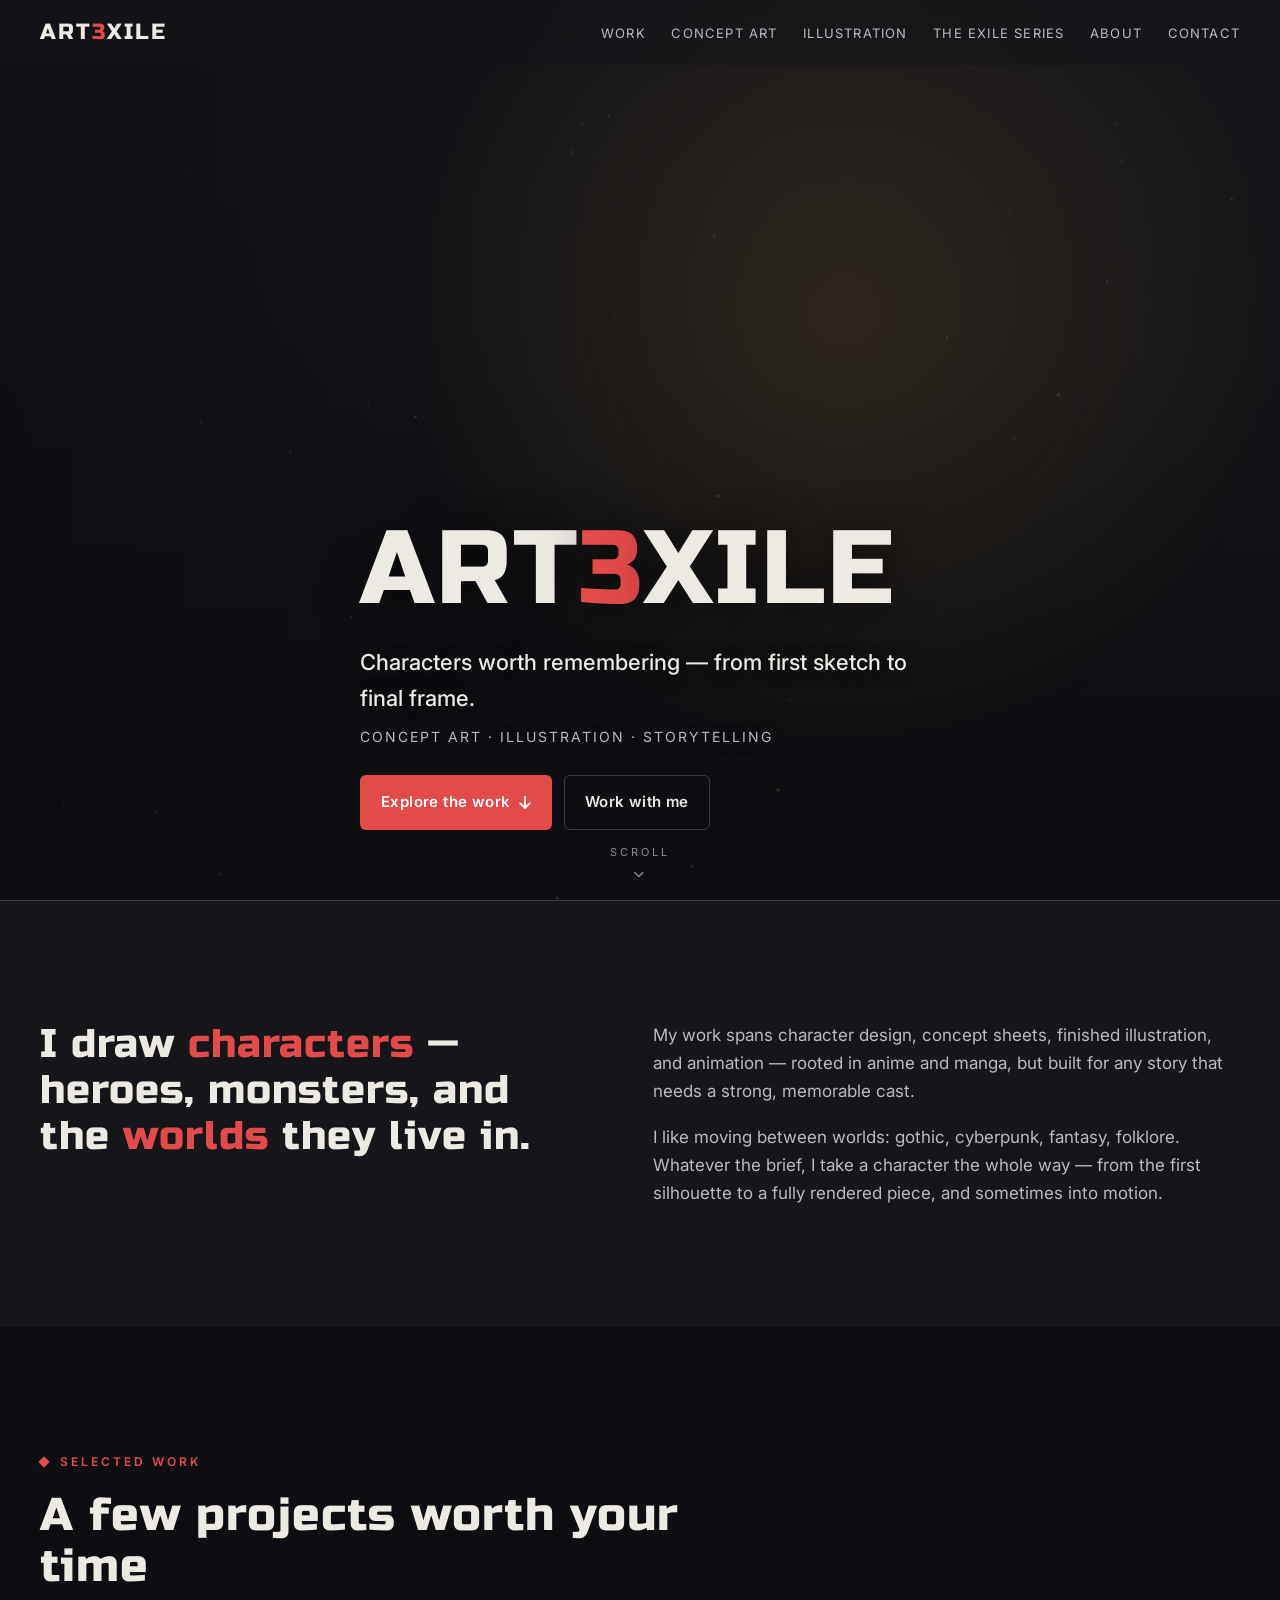
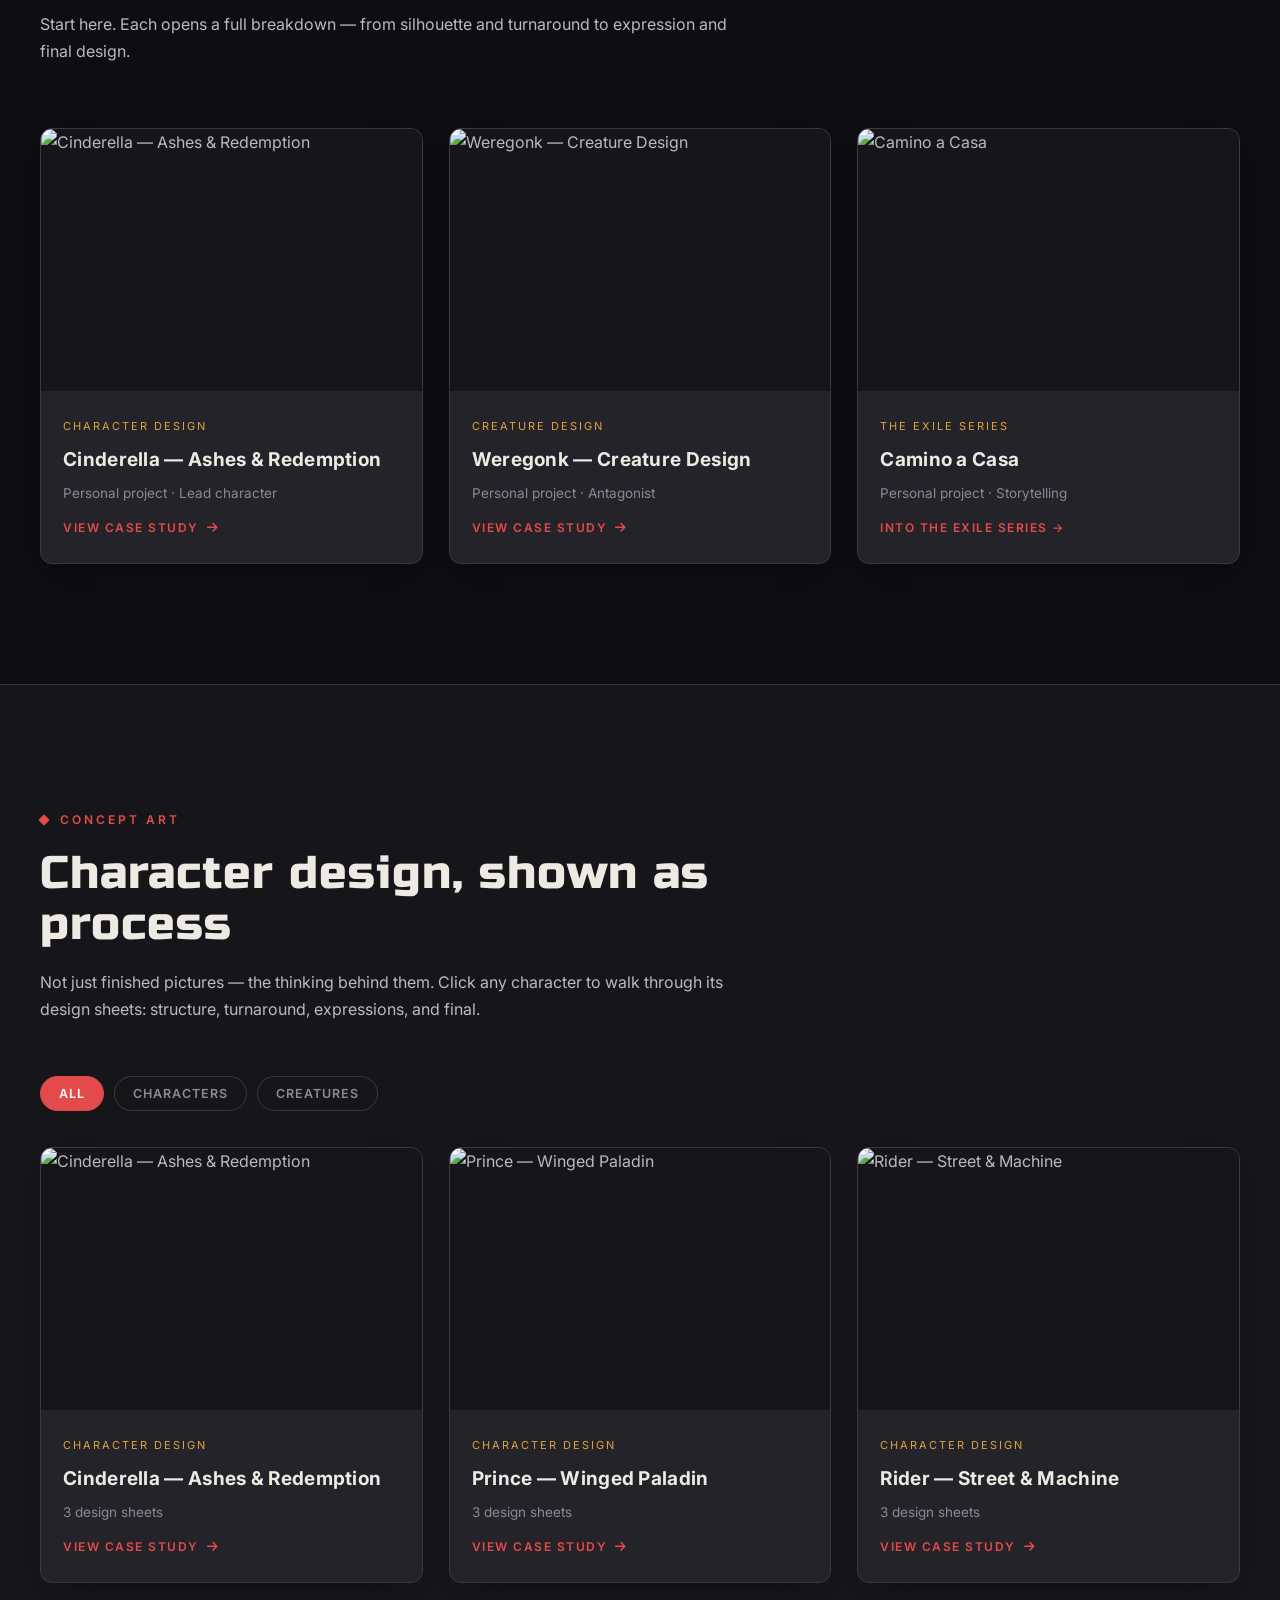
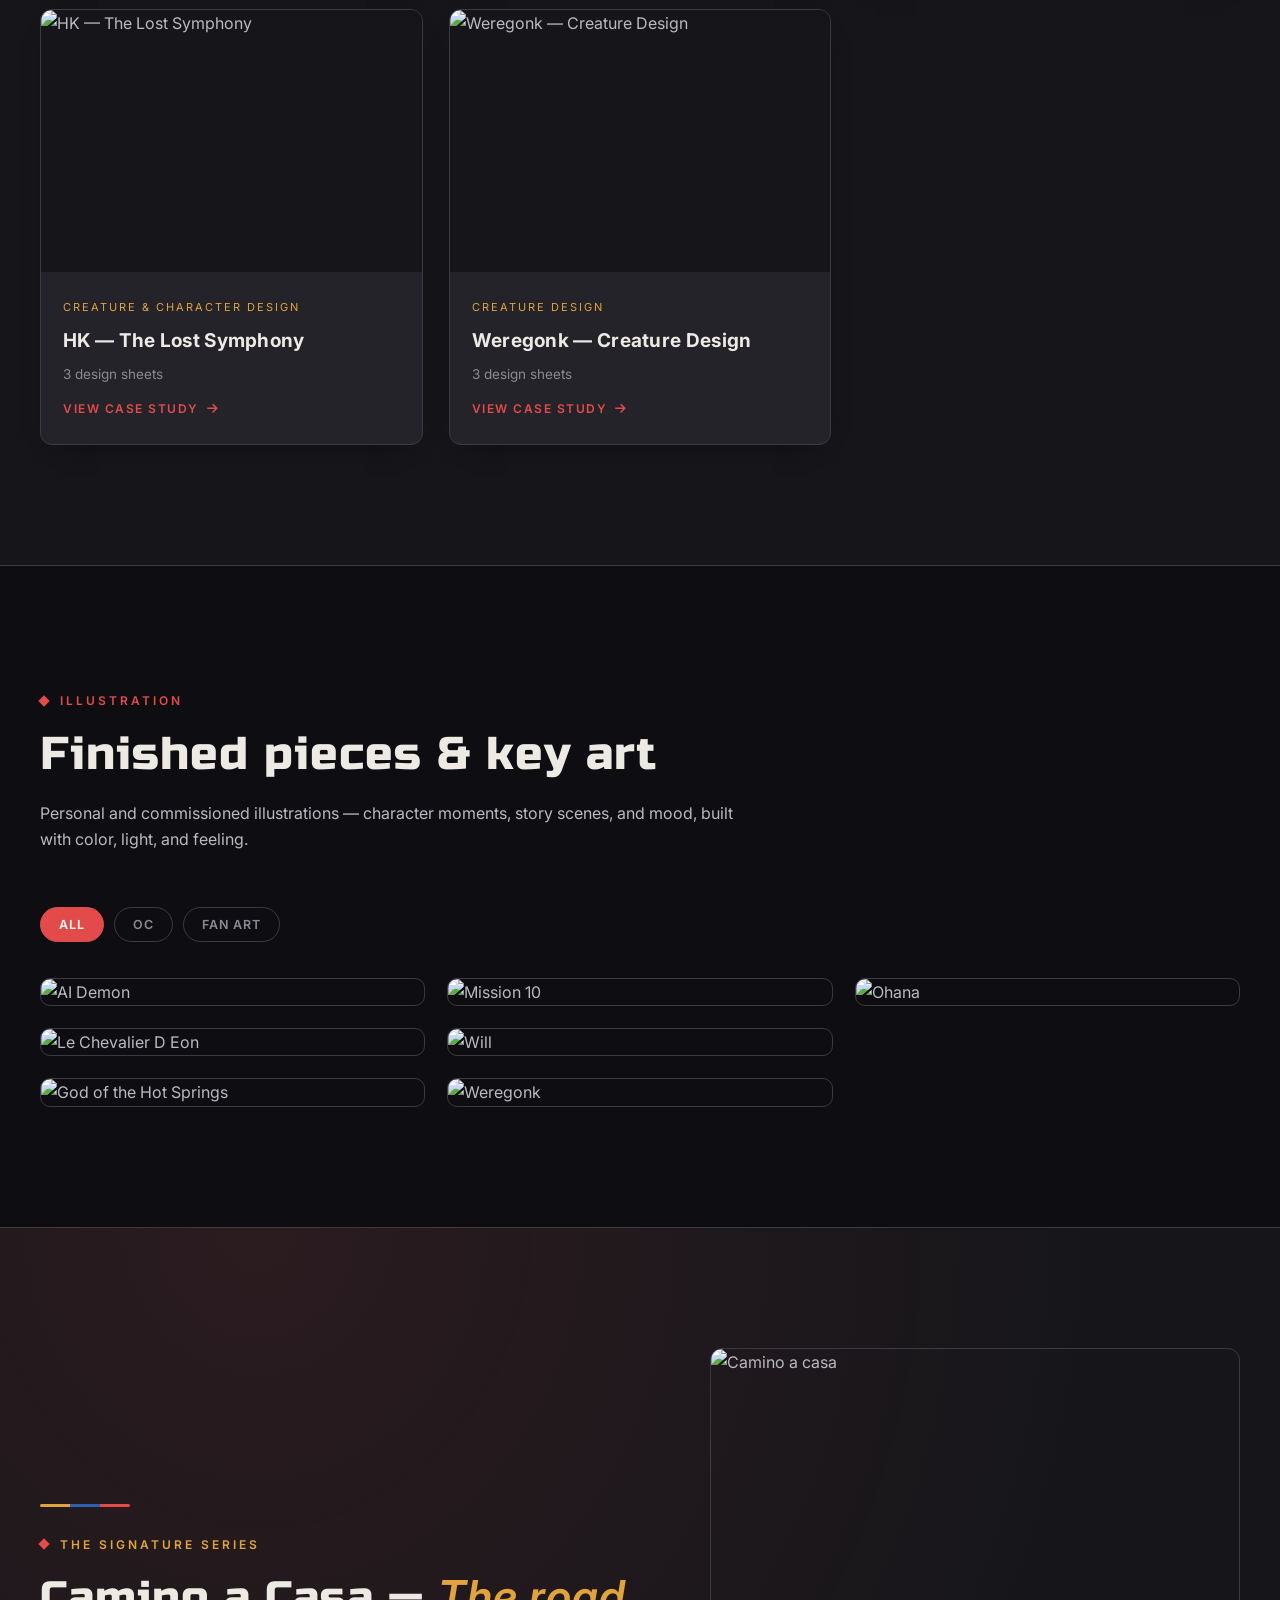
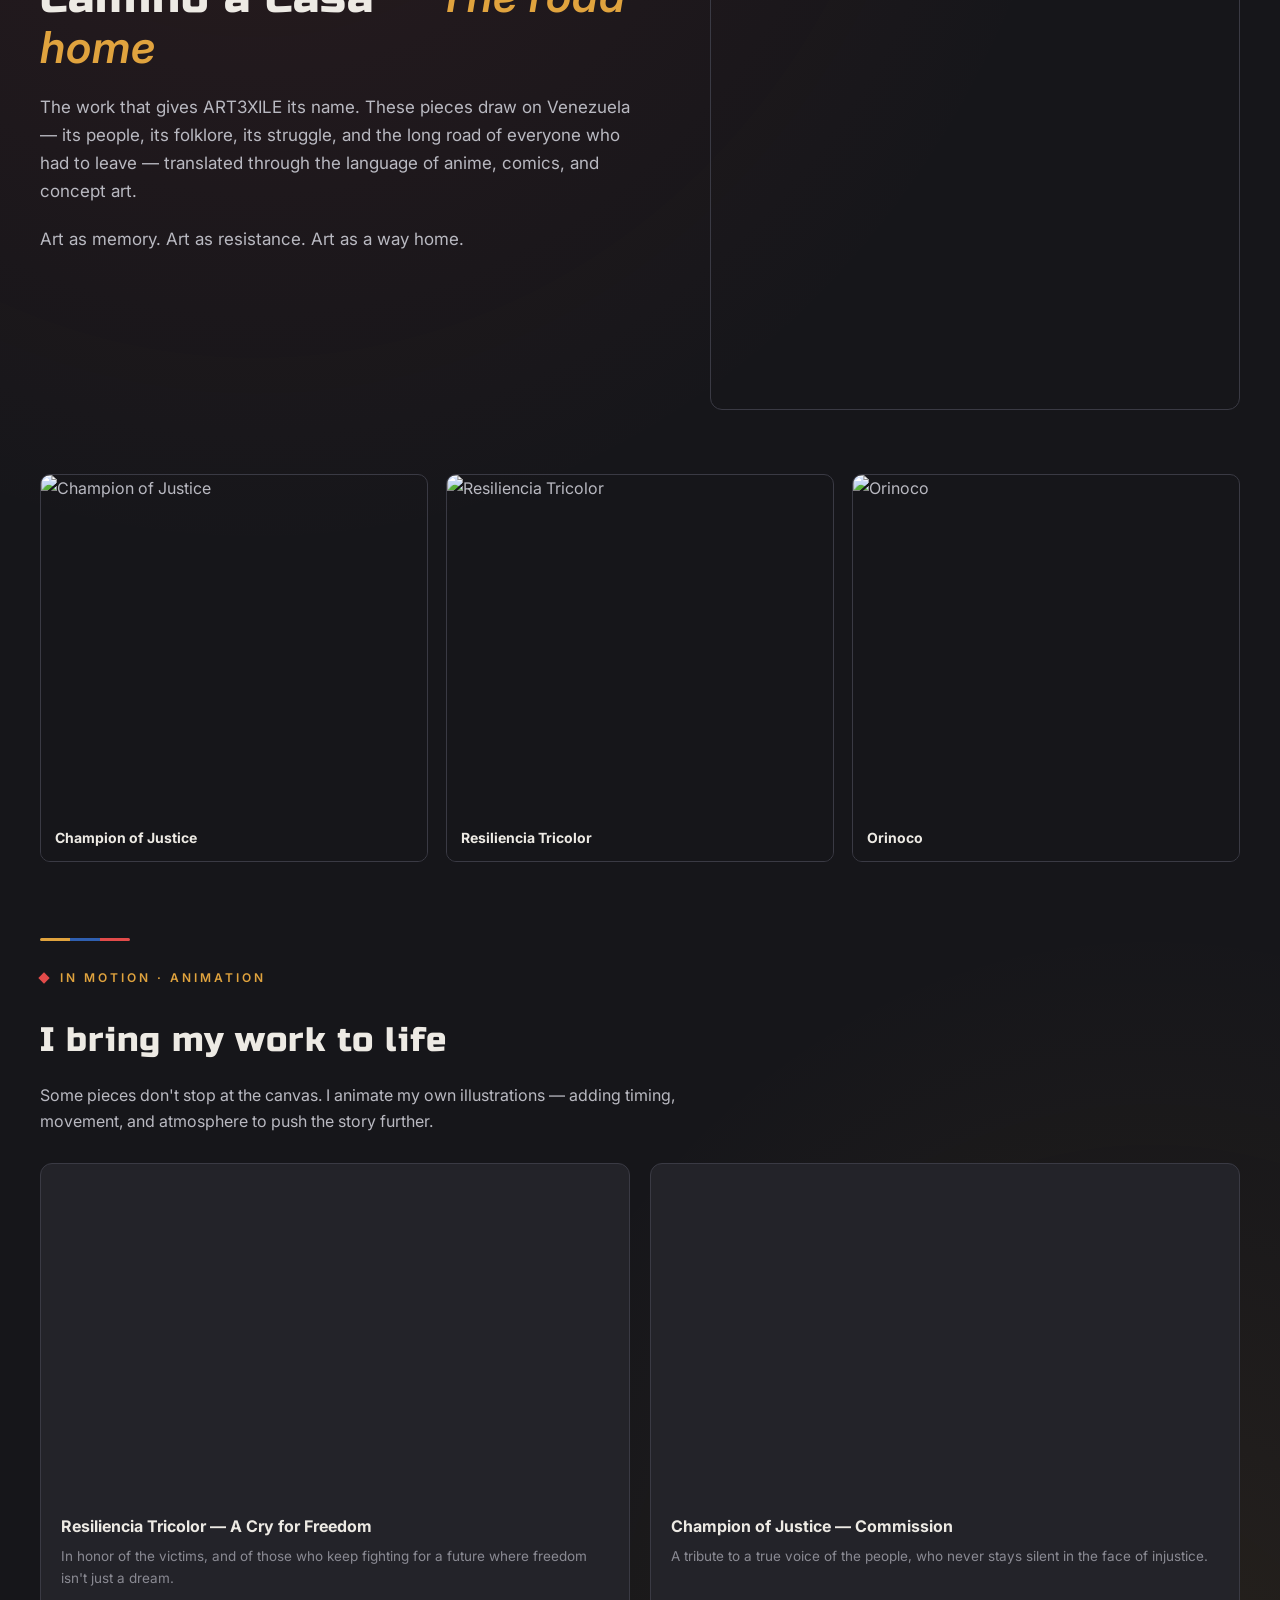
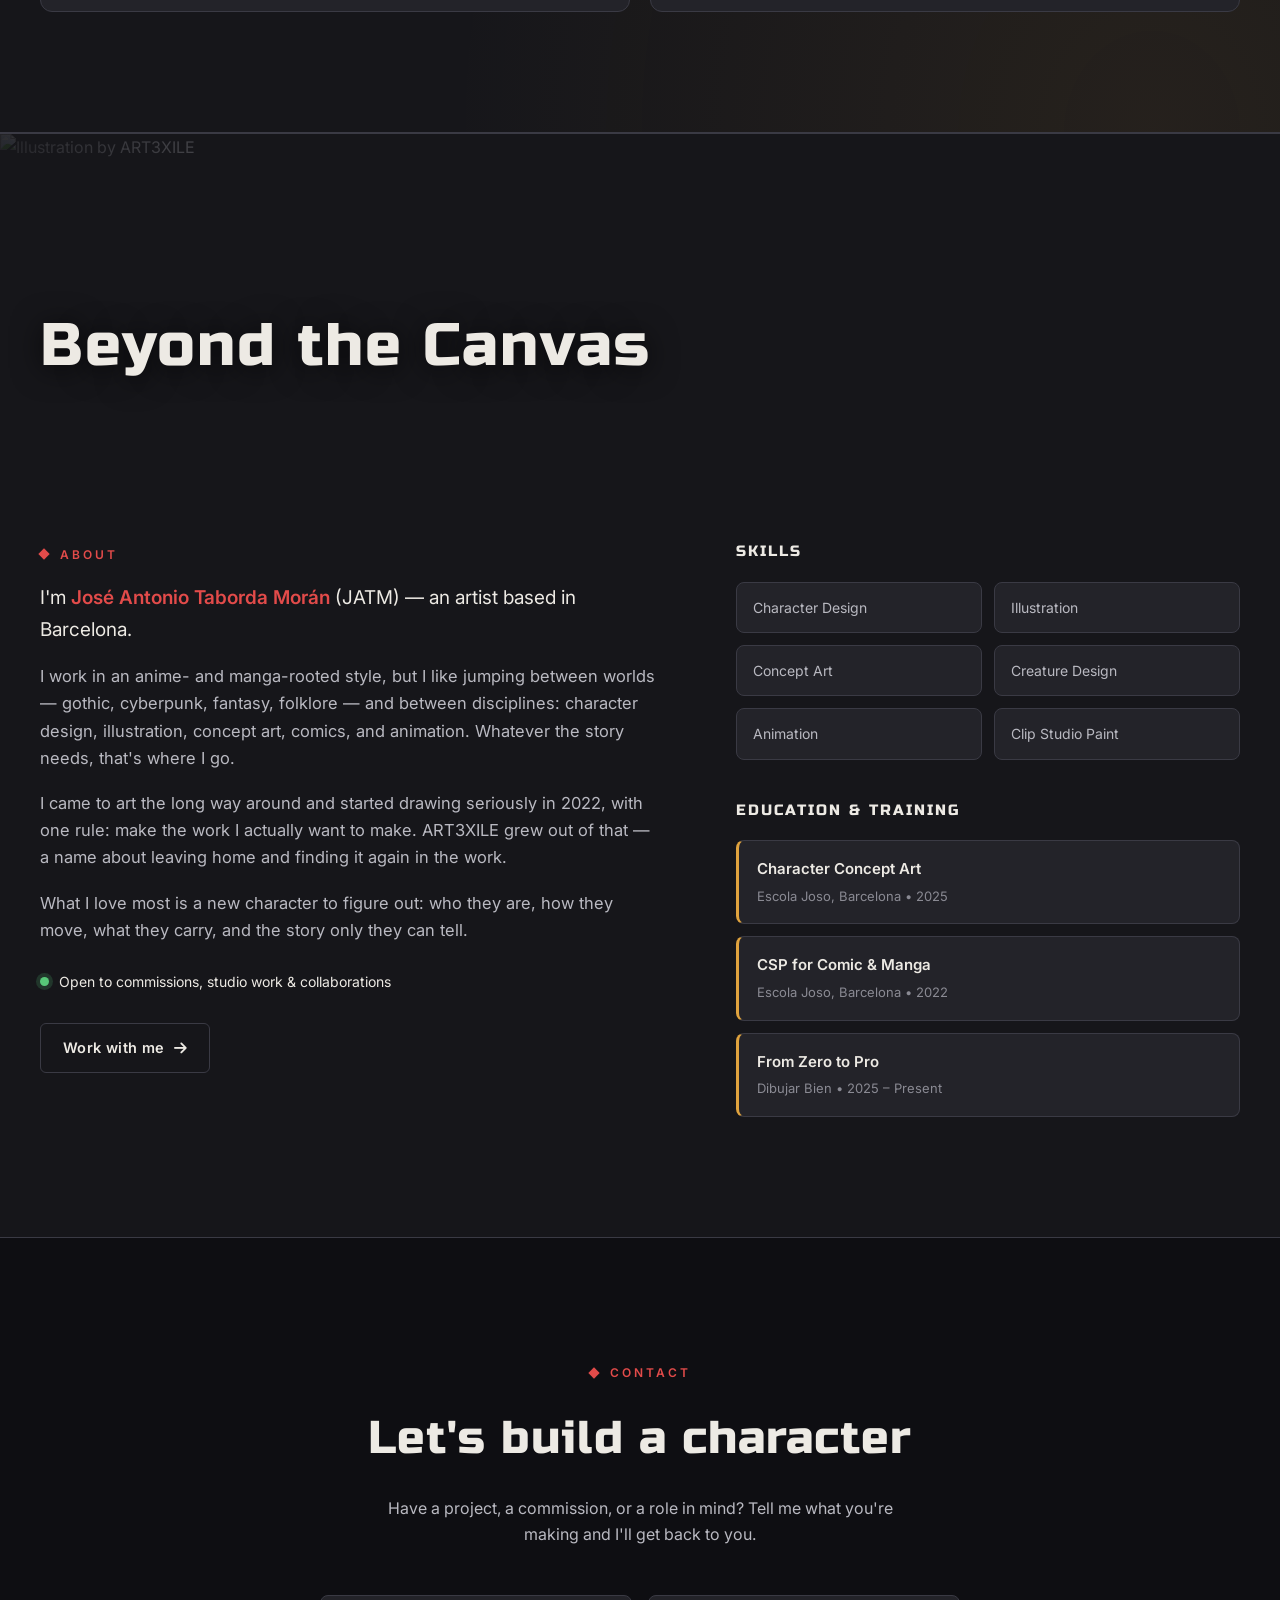
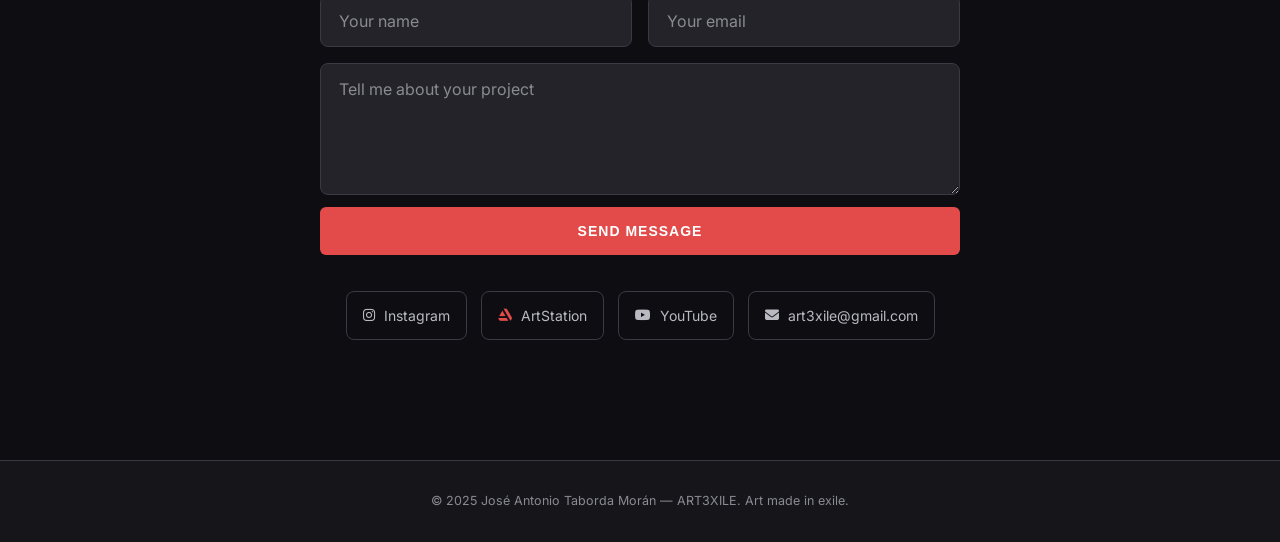
==== commit 5458a3d1: "Update index.html Copos effect" ====
--- a/index.html
+++ b/index.html
@@ -195,8 +195,12 @@
                 linear-gradient(to top, rgba(14,14,18,0.97) 0%, rgba(14,14,18,0.9) 18%, rgba(14,14,18,0.55) 38%, rgba(14,14,18,0.15) 60%, transparent 82%),
                 linear-gradient(to right, rgba(14,14,18,0.78) 0%, rgba(14,14,18,0.25) 36%, transparent 62%);
         }
+        .hero-fx {
+            position: absolute; inset: 0; z-index: 1;
+            pointer-events: none;   /* never blocks the CTA buttons */
+        }
         .hero-inner {
-            position: relative; z-index: 1;
+            position: relative; z-index: 2;
             padding: 88px 0 clamp(48px, 10vw, 70px);
             max-width: 720px; width: 100%;
         }
@@ -231,7 +235,7 @@
         .scroll-hint {
             position: absolute; bottom: max(20px, env(safe-area-inset-bottom)); left: 50%;
             transform: translateX(-50%); color: var(--muted); font-size: 11px;
-            letter-spacing: 3px; text-transform: uppercase; z-index: 1;
+            letter-spacing: 3px; text-transform: uppercase; z-index: 3;
             display: none; flex-direction: column; align-items: center; gap: 8px;
         }
         .scroll-hint i { animation: bob 1.8s infinite; }
@@ -753,6 +757,19 @@
     /* Swap an ArtStation URL to the biggest available version for the
        lightbox. If that size doesn't exist, we fall back to the original. */
     function hiRes(url){ return url.replace('/large/', '/4k/').replace('/medium/', '/4k/'); }
+
+    /* Responsive thumbnails: offer a smaller "medium" derivative alongside the
+       full "large" one and let the browser pick the right size for the screen.
+       Standard screens load the lighter medium (faster, less harsh downscaling);
+       high-DPI screens still pull the large for sharpness. Falls back to src. */
+    function thumbAttrs(src, sizes){
+        if (src.includes('/large/')) {
+            const med = src.replace('/large/', '/medium/');
+            return `src="${src}" srcset="${med} 600w, ${src} 1920w" sizes="${sizes}"`;
+        }
+        return `src="${src}"`;
+    }
+    const GRID_SIZES = '(min-width:1024px) 30vw, (min-width:640px) 47vw, 92vw';
 
     const conceptProjects = [
         {
@@ -870,7 +887,7 @@
         if (f.type === 'project') {
             const p = conceptProjects.find(x => x.id === f.id);
             card.innerHTML = `
-                <div class="thumb"><img src="${p.cover}" alt="${p.title}" loading="lazy"></div>
+                <div class="thumb"><img ${thumbAttrs(p.cover, GRID_SIZES)} alt="${p.title}" loading="lazy" decoding="async"></div>
                 <div class="meta">
                     <span class="kicker">${p.kicker}</span>
                     <h3>${p.title}</h3>
@@ -880,7 +897,7 @@
             card.onclick = () => openProject(p.id);
         } else {
             card.innerHTML = `
-                <div class="thumb"><img src="${f.cover}" alt="${f.title}" loading="lazy"${f.pos ? ` style="object-position:${f.pos}"` : ''}></div>
+                <div class="thumb"><img ${thumbAttrs(f.cover, GRID_SIZES)} alt="${f.title}" loading="lazy" decoding="async"${f.pos ? ` style="object-position:${f.pos}"` : ''}></div>
                 <div class="meta">
                     <span class="kicker">${f.kicker}</span>
                     <h3>${f.title}</h3>
@@ -900,7 +917,7 @@
         const card = document.createElement('div');
         card.className = 'card';
         card.innerHTML = `
-            <div class="thumb"><img src="${p.cover}" alt="${p.title}" loading="lazy"></div>
+            <div class="thumb"><img ${thumbAttrs(p.cover, GRID_SIZES)} alt="${p.title}" loading="lazy" decoding="async"></div>
             <div class="meta">
                 <span class="kicker">${p.kicker}</span>
                 <h3>${p.title}</h3>
@@ -940,7 +957,7 @@
         const el = document.createElement('div');
         el.className = 'ill';
         el.dataset.cat = im.cat || '';
-        el.innerHTML = `<img src="${im.src}" alt="${im.title}" loading="lazy">
+        el.innerHTML = `<img ${thumbAttrs(im.src, GRID_SIZES)} alt="${im.title}" loading="lazy" decoding="async">
             <div class="cap"><span>${im.tag}</span><b>${im.title}</b></div>`;
         el.onclick = () => openLB(idx);
         illGrid.appendChild(el);
@@ -980,7 +997,7 @@
         const idx = registerLB({ src: w.src, title: w.title, tag: w.tag });
         const el = document.createElement('div');
         el.className = 'exile-tile';
-        el.innerHTML = `<img src="${w.src}" alt="${w.title}" loading="lazy">
+        el.innerHTML = `<img ${thumbAttrs(w.src, GRID_SIZES)} alt="${w.title}" loading="lazy" decoding="async">
             <div class="cap"><b>${w.title}</b></div>`;
         el.onclick = () => openLB(idx);
         exileGrid.appendChild(el);
@@ -1089,6 +1106,100 @@
         entries.forEach(en => { if (en.isIntersecting){ en.target.classList.add('in'); io.unobserve(en.target); } });
     }, { threshold: 0.12 });
     document.querySelectorAll('.reveal').forEach(el => io.observe(el));
+
+    /* =========================================================
+       HERO LIGHT FX — subtle warm embers + soft motes + glow
+       Self-contained, no libraries. Sits behind the text, pauses
+       off-screen, and is skipped entirely for reduce-motion users.
+    ========================================================= */
+    (function heroFX(){
+        const hero = document.querySelector('.hero');
+        if (!hero) return;
+        if (window.matchMedia('(prefers-reduced-motion: reduce)').matches) return;
+
+        const canvas = document.createElement('canvas');
+        canvas.className = 'hero-fx';
+        canvas.setAttribute('aria-hidden', 'true');
+        hero.appendChild(canvas);
+        const ctx = canvas.getContext('2d');
+
+        let w = 0, h = 0, dpr = 1, raf = null, t = 0;
+        const isMobile = window.matchMedia('(max-width:640px)').matches;
+        const EMBERS = isMobile ? 9 : 16;   // rising warm sparks
+        const MOTES  = isMobile ? 15 : 20;   // gentle falling light
+        const rand = (a, b) => a + Math.random() * (b - a);
+        let parts = [];
+
+        function size(){
+            dpr = Math.min(window.devicePixelRatio || 1, 2);
+            const r = hero.getBoundingClientRect();
+            w = r.width; h = r.height;
+            canvas.width = w * dpr; canvas.height = h * dpr;
+            canvas.style.width = w + 'px'; canvas.style.height = h + 'px';
+            ctx.setTransform(dpr, 0, 0, dpr, 0, 0);
+        }
+        function ember(){
+            return { type:'e', x:rand(0,w), y:rand(h*0.45, h+20),
+                r:rand(0.6,1.7), vx:rand(-0.12,0.12), vy:rand(-0.55,-0.22),
+                a:0, aMax:rand(0.12,0.40), d:rand(0,6.28),
+                c: Math.random() < 0.5 ? '224,163,62' : '226,120,74' };
+        }
+        function mote(){
+            return { type:'m', x:rand(0,w), y:rand(-20, h*0.5),
+                r:rand(0.5,1.5), vx:rand(-0.08,0.08), vy:rand(0.15,0.35),
+                a:0, aMax:rand(0.15,0.45), d:rand(0,6.28), c:'237,234,228' };
+        }
+        function seed(){
+            parts = [];
+            for (let i=0;i<EMBERS;i++) parts.push(ember());
+            for (let i=0;i<MOTES;i++)  parts.push(mote());
+        }
+        function frame(){
+            ctx.clearRect(0,0,w,h);
+            t += 0.008;
+
+            /* breathing warm glow, center-right (toward the candle side) */
+            const gx = w*0.66, gy = h*0.35, gr = Math.max(w,h)*0.35;
+            const ga = 0.1 + 0.030*(0.5 + 0.5*Math.sin(t));
+            const g = ctx.createRadialGradient(gx,gy,0, gx,gy,gr);
+            g.addColorStop(0, 'rgba(224,163,62,'+ga+')');
+            g.addColorStop(1, 'rgba(224,163,62,0)');
+            ctx.fillStyle = g; ctx.fillRect(0,0,w,h);
+
+            for (const p of parts){
+                p.d += 0.01;
+                p.x += p.vx + Math.sin(p.d)*0.14;
+                p.y += p.vy;
+                if (p.type === 'e'){
+                    if (p.a < p.aMax) p.a += 0.005;
+                    if (p.y < h*0.28) p.a -= 0.006;
+                    if (p.y < -10 || p.a <= 0) Object.assign(p, ember());
+                } else {
+                    if (p.a < p.aMax) p.a += 0.004;
+                    if (p.y > h*0.82) p.a -= 0.005;
+                    if (p.y > h+10 || p.a <= 0) Object.assign(p, mote());
+                }
+                const a = Math.max(0, p.a);
+                ctx.beginPath();
+                ctx.shadowBlur = p.type === 'e' ? 6 : 3;
+                ctx.shadowColor = 'rgba('+p.c+','+a+')';
+                ctx.fillStyle = 'rgba('+p.c+','+a+')';
+                ctx.arc(p.x, p.y, p.r, 0, 6.2832);
+                ctx.fill();
+            }
+            ctx.shadowBlur = 0;
+            raf = requestAnimationFrame(frame);
+        }
+        function start(){ if (!raf) raf = requestAnimationFrame(frame); }
+        function stop(){ if (raf){ cancelAnimationFrame(raf); raf = null; } }
+
+        size(); seed();
+        window.addEventListener('resize', () => { size(); });
+        /* run only while the hero is on screen */
+        new IntersectionObserver(es => {
+            es.forEach(e => e.isIntersecting ? start() : stop());
+        }).observe(hero);
+    })();
     </script>
 </body>
 </html>
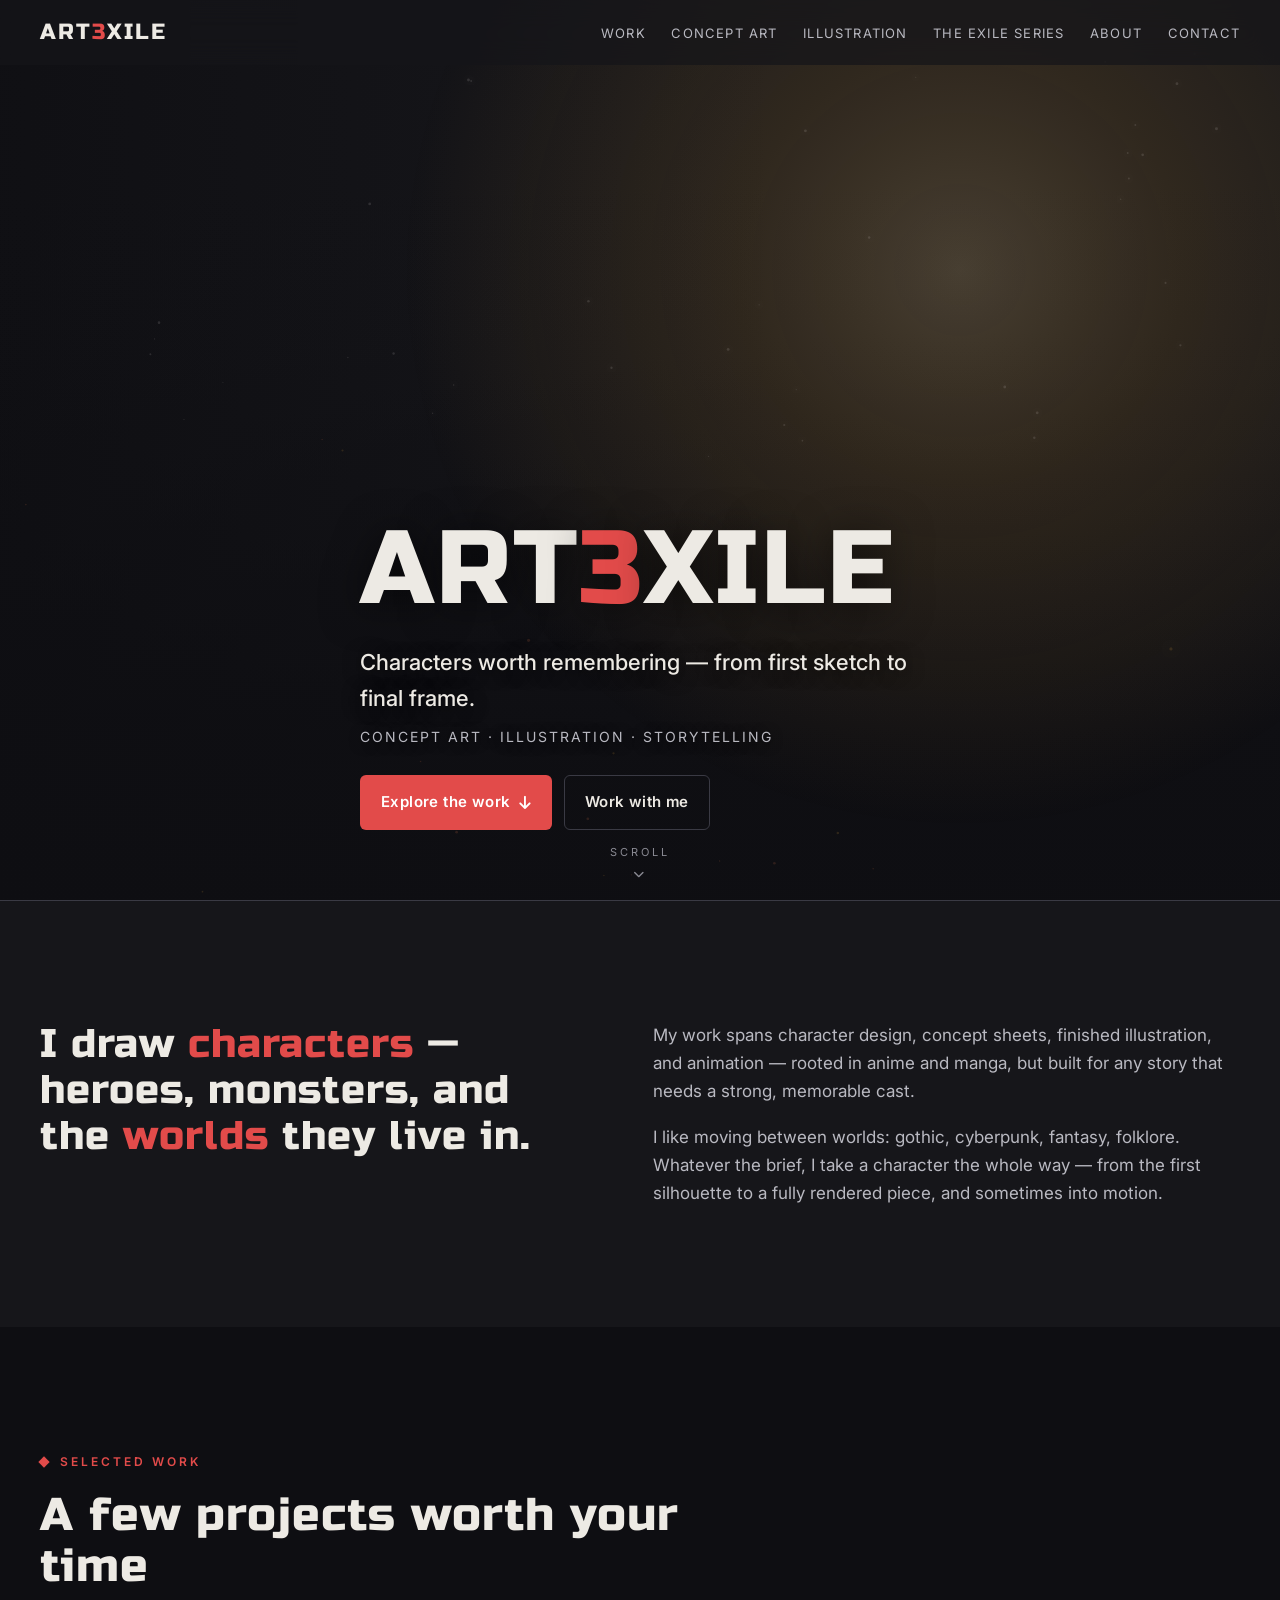
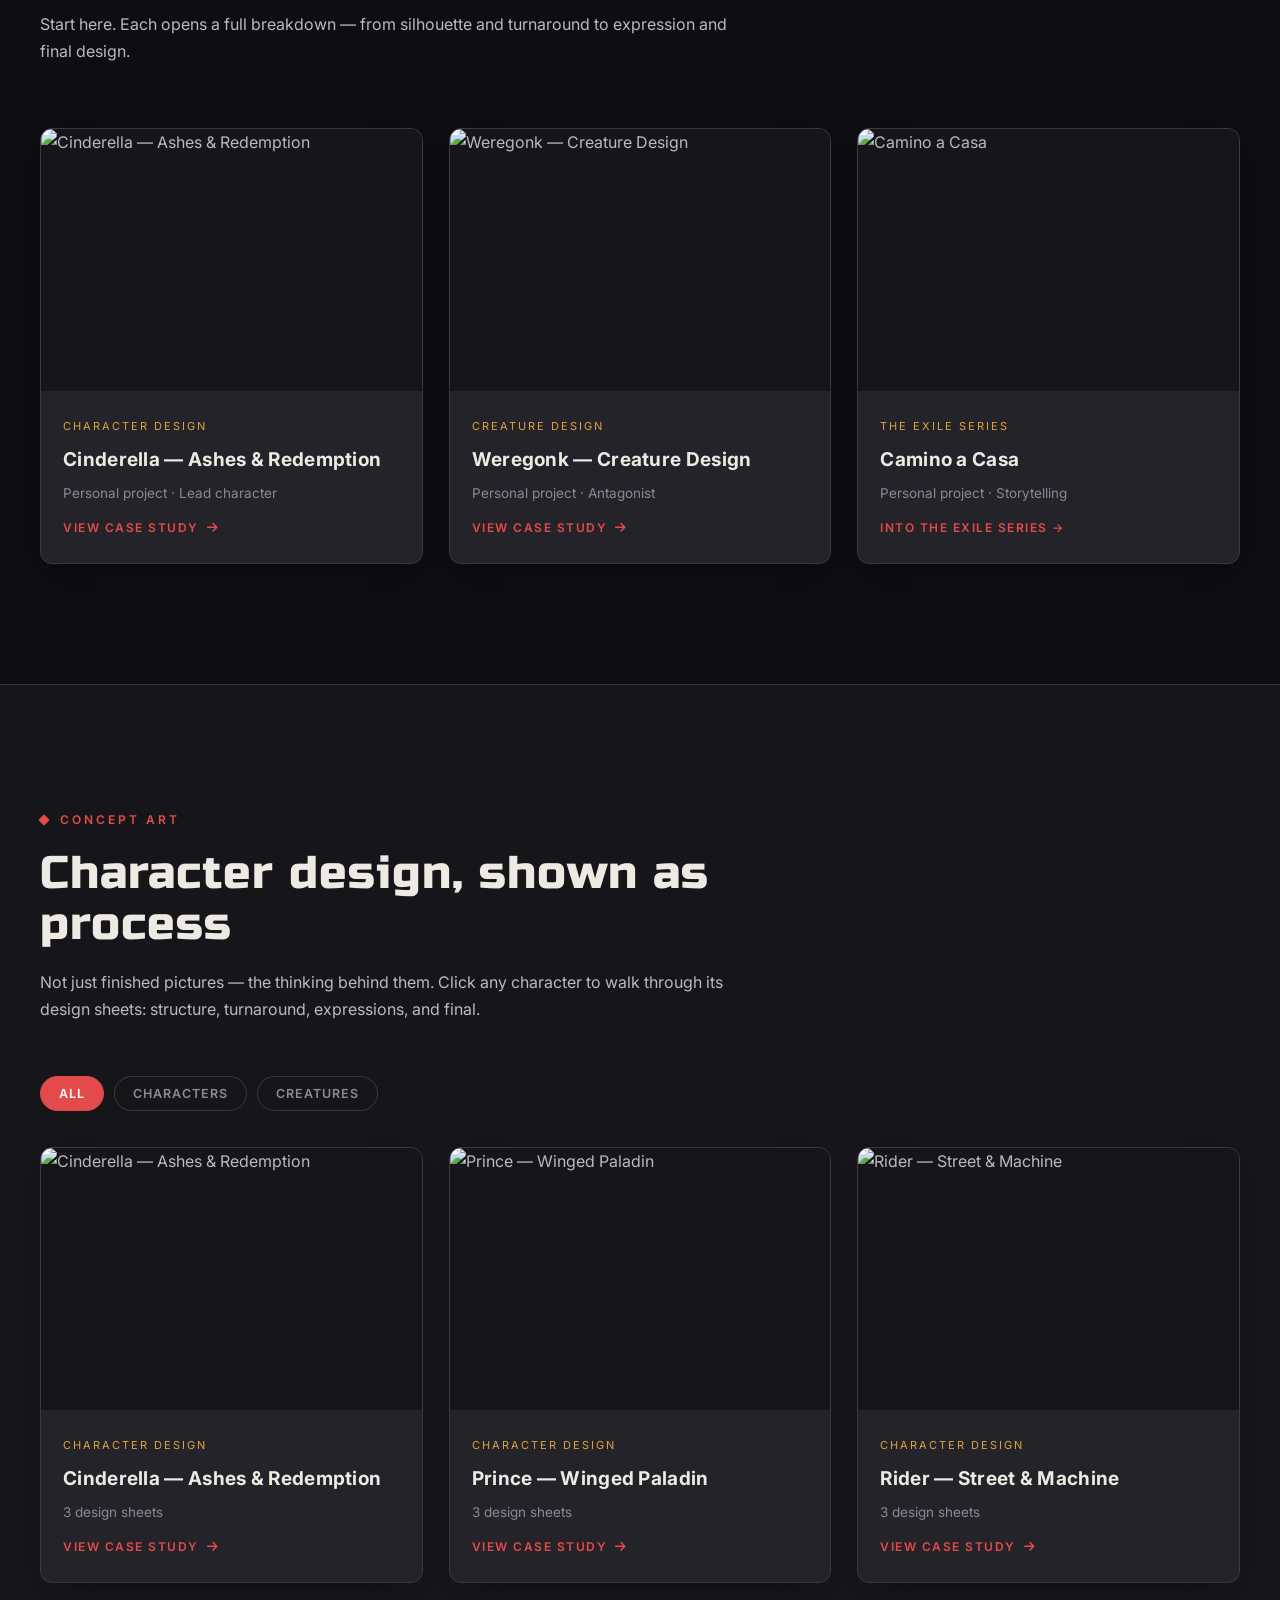
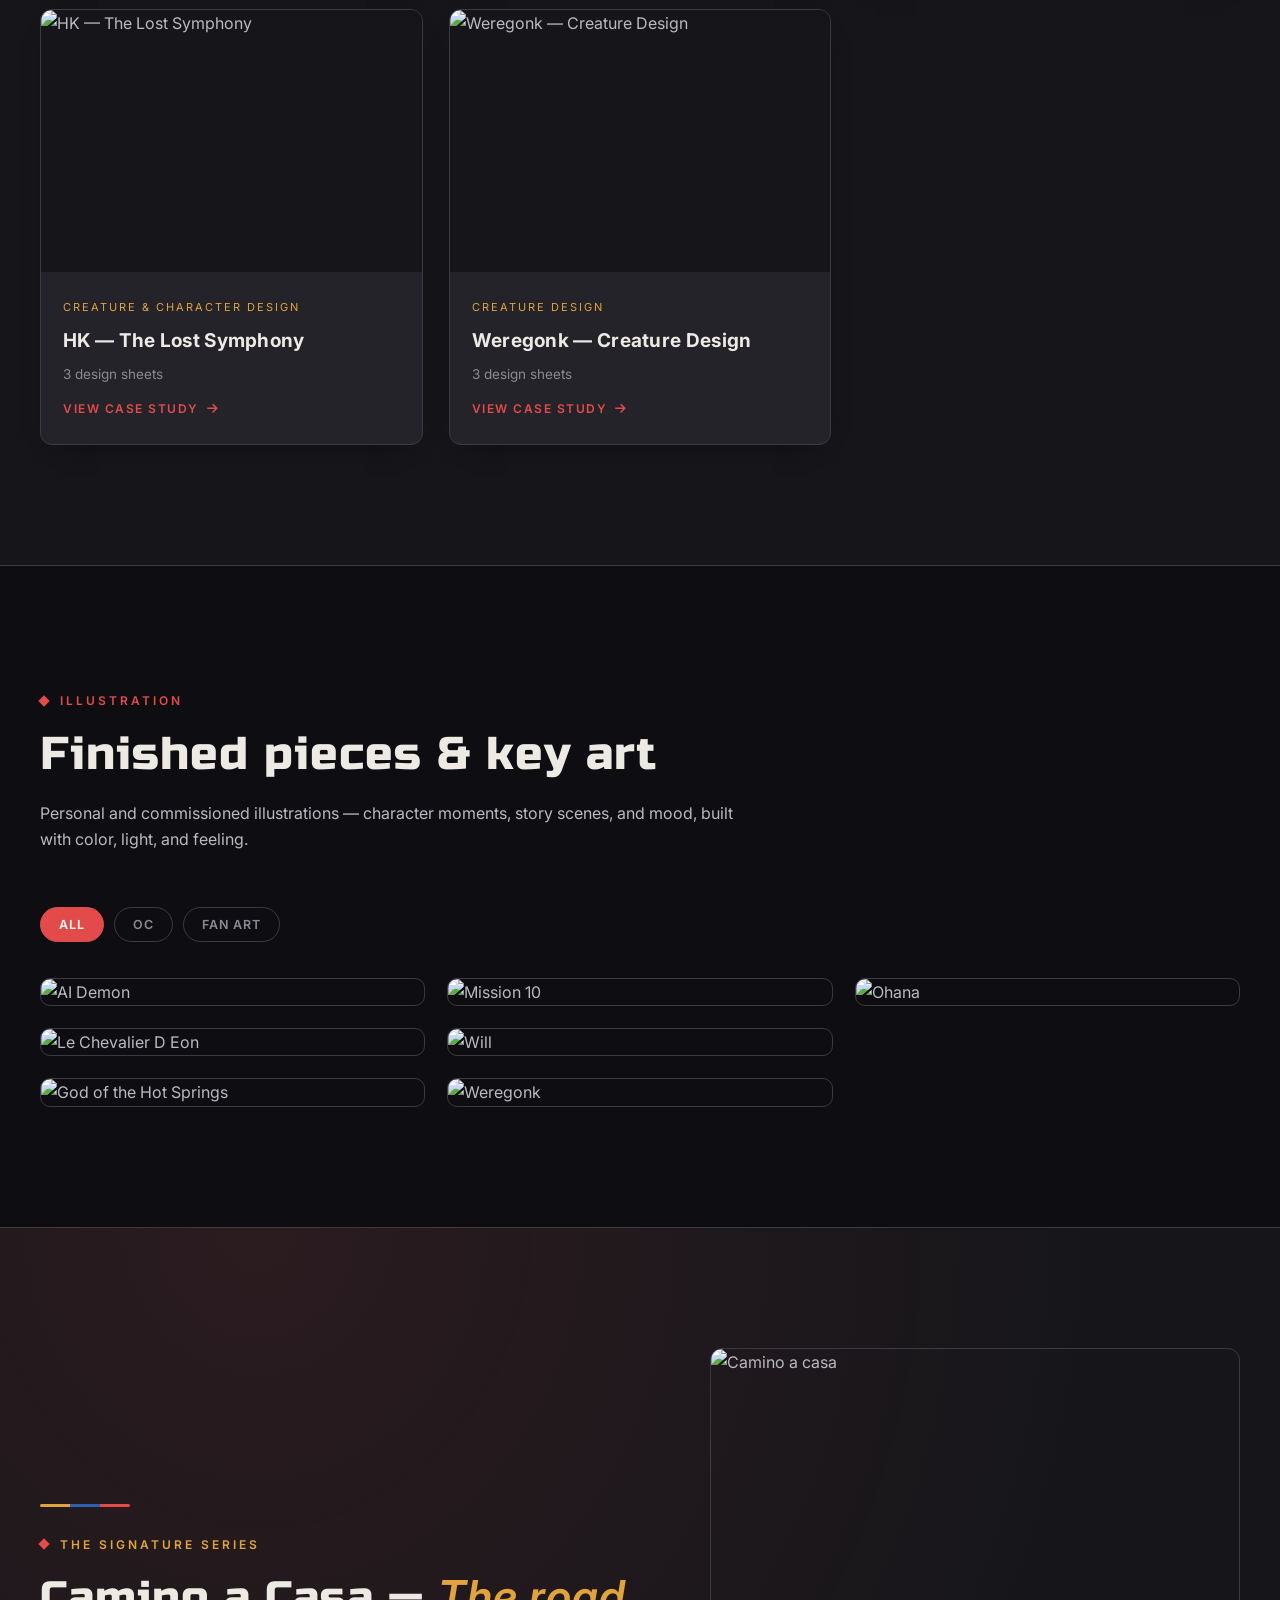
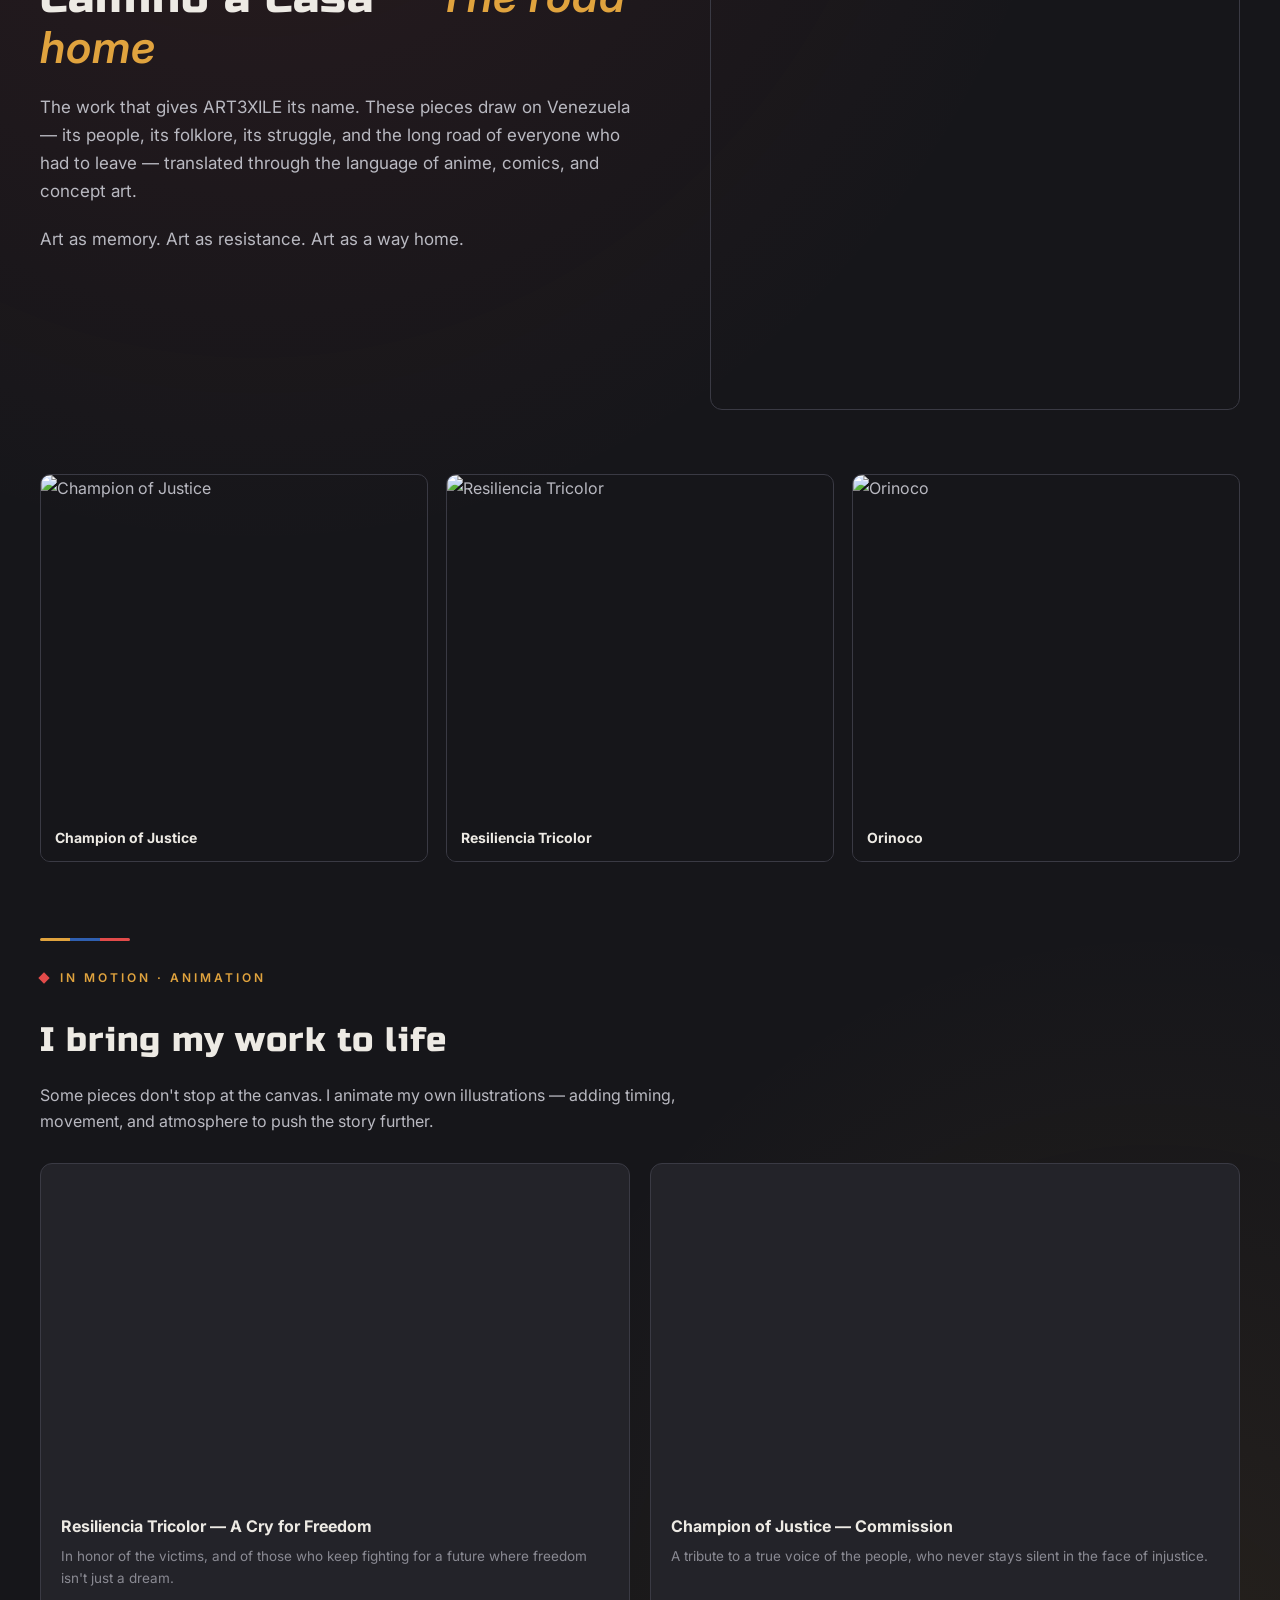
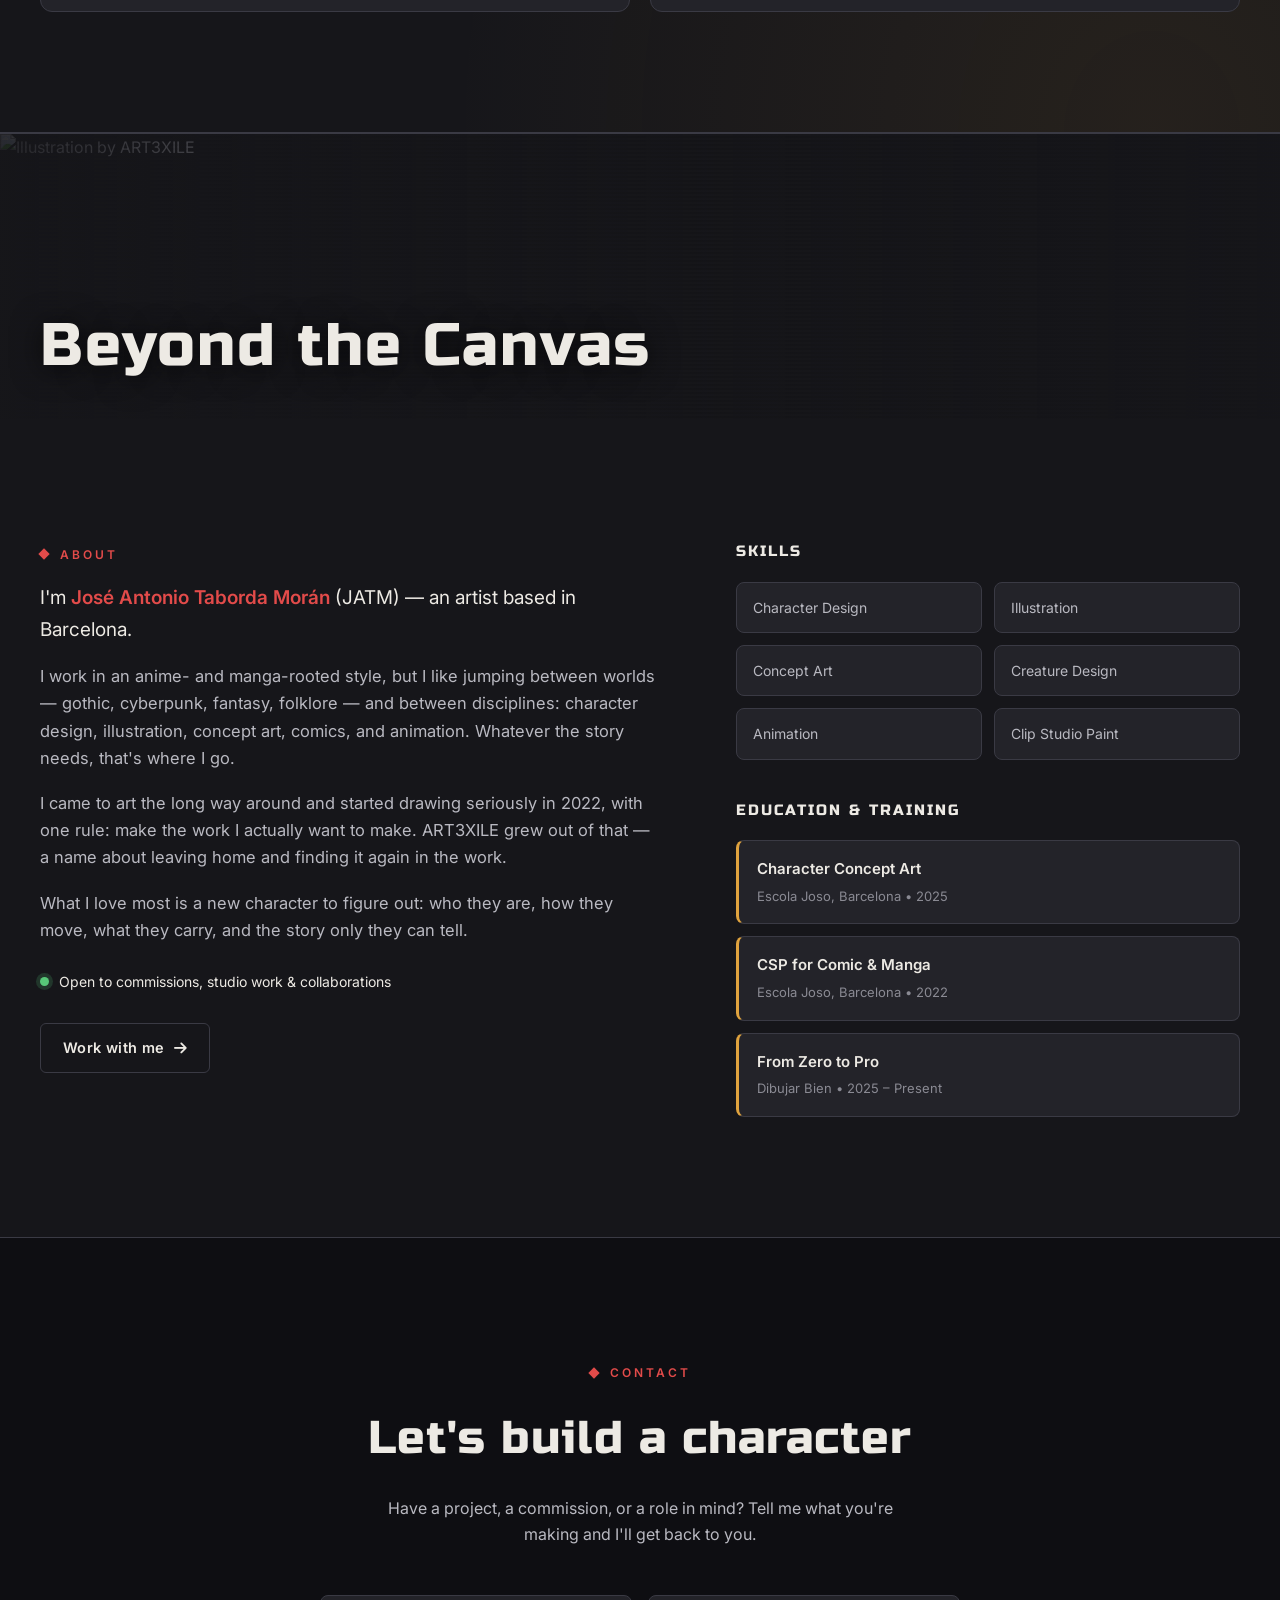
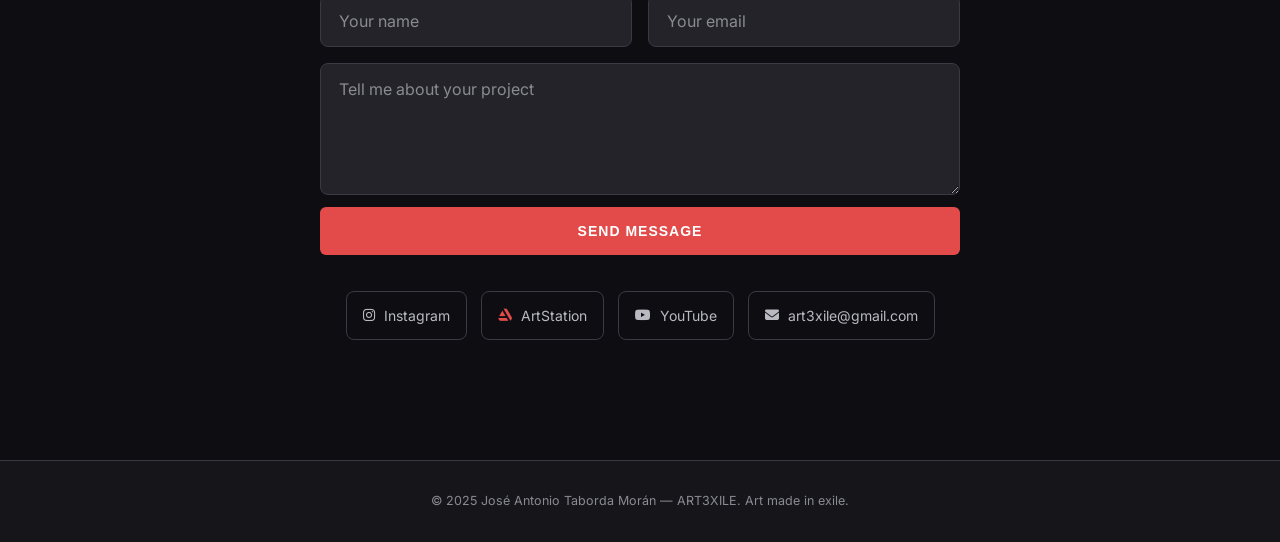
==== commit 14dde6b2: "Refactor about-banner styles and structure Ajuste de banner" ====
--- a/index.html
+++ b/index.html
@@ -355,15 +355,74 @@
         /* ============ ABOUT ============ */
         #about { background: var(--tinta); border-top: 1px solid var(--line); }
         .about-banner { position: relative; width: 100%; height: 285px; overflow: hidden; }
-        .about-banner img { width: 100%; height: 100%; object-fit: cover; object-position: center 36%; }
-        .about-banner::after { content:''; position:absolute; inset:0; background: linear-gradient(to right, rgba(22,22,26,.9), rgba(22,22,26,.3) 55%, rgba(22,22,26,.65)); }
+        .about-banner .ab-art {
+            position: absolute; inset: 0; z-index: 0;
+            animation: abIlluminate 5s ease-in-out infinite;
+        }
+        .about-banner .ab-base {
+            position: absolute; inset: 0; z-index: 0; width: 100%; height: 100%;
+            object-fit: cover; object-position: center 36%;
+        }
+
+        /* RGB-split glitch: two colour-channel copies of the banner image,
+           offset sideways. Aligned = looks normal; offset = chromatic fringe. */
+        .about-banner .ab-glitch {
+            position: absolute; inset: 0; z-index: 1; pointer-events: none;
+            background: var(--ab-img) center 36% / cover no-repeat;
+            mix-blend-mode: screen; opacity: .5;
+            will-change: transform, clip-path;
+        }
+        .about-banner .ab-r { filter: url(#ab-red);  animation: abGlitchR 7s linear infinite; }
+        .about-banner .ab-c { filter: url(#ab-cyan); animation: abGlitchC 7s linear infinite; }
+
+        /* scanlines — always-on subtle hum */
+        .about-banner .ab-scan {
+            position: absolute; inset: 0; z-index: 2; pointer-events: none;
+            mix-blend-mode: overlay; opacity: .45;
+            background: repeating-linear-gradient(to bottom,
+                rgba(0,0,0,0) 0, rgba(0,0,0,0) 2px, rgba(0,0,0,.5) 3px, rgba(0,0,0,0) 4px);
+            animation: abScan 5s linear infinite;
+        }
+        .ab-defs { position: absolute; width: 0; height: 0; }
+        .about-banner .about-fx { position: absolute; inset: 0; z-index: 3; pointer-events: none; }
+
+        .about-banner::after {
+            content:''; position:absolute; inset:0; z-index: 3;
+            background: linear-gradient(to right, rgba(22,22,26,.9), rgba(22,22,26,.3) 55%, rgba(22,22,26,.65));
+            pointer-events: none;
+            animation: abIlluminateOverlay 2.5s ease-in-out infinite;
+        }
         .about-banner-title {
             position: absolute; left: 0; right: 0; bottom: 24px;
             max-width: var(--maxw); margin: 0 auto;
             padding: 0 clamp(16px, 4vw, 40px);
             font-size: clamp(28px, 8vw, 60px); color: var(--paper);
-            letter-spacing: clamp(0px, 0.5vw, 2px); z-index: 1;
+            letter-spacing: clamp(0px, 0.5vw, 2px); z-index: 4;
             text-shadow: 0 3px 30px rgba(0,0,0,.7);
+        }
+        /* subtle constant split (the "base hum") + quick bursts near the end of each loop */
+        @keyframes abGlitchR {
+            0%, 68%   { transform: translateX(-1px); clip-path: inset(0); }
+            70%       { transform: translateX(-9px); clip-path: inset(18% 0 62% 0); }
+            72%       { transform: translateX(7px);  clip-path: inset(68% 0 12% 0); }
+            74%       { transform: translateX(-6px); clip-path: inset(42% 0 36% 0); }
+            76%, 100% { transform: translateX(-1px); clip-path: inset(0); }
+        }
+        @keyframes abGlitchC {
+            0%, 68%   { transform: translateX(1px);  clip-path: inset(0); }
+            70%       { transform: translateX(9px);  clip-path: inset(18% 0 62% 0); }
+            72%       { transform: translateX(-7px); clip-path: inset(68% 0 12% 0); }
+            74%       { transform: translateX(6px);  clip-path: inset(42% 0 36% 0); }
+            76%, 100% { transform: translateX(1px);  clip-path: inset(0); }
+        }
+        @keyframes abScan { from { background-position-y: 0; } to { background-position-y: 6px; } }
+        @keyframes abIlluminate {
+            0%, 100% { filter: grayscale(10%) contrast(1.50) brightness(0.50); }
+            50%      { filter: grayscale(0%) contrast(1.25) brightness(0.70); }
+        }
+        @keyframes abIlluminateOverlay {
+            0%, 100% { opacity: 0.95; }
+            50%      { opacity: 0.60; }
         }
         .about-grid { display: grid; grid-template-columns: 1fr; gap: 40px; align-items: start; }
         .about-copy p { font-size: 16.5px; color: var(--text); }
@@ -651,9 +710,18 @@
 
     <!-- ============ ABOUT ============ -->
     <section id="about">
-        <div class="about-banner">
-            <img src="https://cdnb.artstation.com/p/assets/images/images/095/886/063/large/art3xile-aidemon.jpg?1769771852" alt="Illustration by ART3XILE" loading="lazy">
+        <div class="about-banner" style="--ab-img:url('https://cdnb.artstation.com/p/assets/images/images/095/886/063/large/art3xile-aidemon.jpg?1769771852')">
+            <div class="ab-art">
+                <img class="ab-base" src="https://cdnb.artstation.com/p/assets/images/images/095/886/063/large/art3xile-aidemon.jpg?1769771852" alt="Illustration by ART3XILE" loading="lazy">
+                <span class="ab-glitch ab-r" aria-hidden="true"></span>
+                <span class="ab-glitch ab-c" aria-hidden="true"></span>
+            </div>
+            <span class="ab-scan" aria-hidden="true"></span>
             <h2 class="about-banner-title">Beyond the Canvas</h2>
+            <svg class="ab-defs" width="0" height="0" aria-hidden="true" focusable="false">
+                <filter id="ab-red"><feColorMatrix type="matrix" values="1 0 0 0 0  0 0 0 0 0  0 0 0 0 0  0 0 0 1 0"/></filter>
+                <filter id="ab-cyan"><feColorMatrix type="matrix" values="0 0 0 0 0  0 1 0 0 0  0 0 1 0 0  0 0 0 1 0"/></filter>
+            </svg>
         </div>
         <div class="section">
             <div class="wrap">
@@ -1126,7 +1194,7 @@
         let w = 0, h = 0, dpr = 1, raf = null, t = 0;
         const isMobile = window.matchMedia('(max-width:640px)').matches;
         const EMBERS = isMobile ? 9 : 16;   // rising warm sparks
-        const MOTES  = isMobile ? 15 : 20;   // gentle falling light
+        const MOTES  = isMobile ? 20 : 40;   // gentle falling light
         const rand = (a, b) => a + Math.random() * (b - a);
         let parts = [];
 
@@ -1146,7 +1214,7 @@
         }
         function mote(){
             return { type:'m', x:rand(0,w), y:rand(-20, h*0.5),
-                r:rand(0.5,1.5), vx:rand(-0.08,0.08), vy:rand(0.15,0.35),
+                r:rand(0.5,1.5), vx:rand(-0.08,0.08), vy:rand(0.20,0.45),
                 a:0, aMax:rand(0.15,0.45), d:rand(0,6.28), c:'237,234,228' };
         }
         function seed(){
@@ -1158,12 +1226,21 @@
             ctx.clearRect(0,0,w,h);
             t += 0.008;
 
-            /* breathing warm glow, center-right (toward the candle side) */
-            const gx = w*0.66, gy = h*0.35, gr = Math.max(w,h)*0.35;
-            const ga = 0.1 + 0.030*(0.5 + 0.5*Math.sin(t));
+            /* candle flame glow — anchored on the flame, flickering irregularly */
+            const gx = w*0.75, gy = h*0.30;             // flame position — gx horizontal, gy vertical
+            /* layered waves + a little noise = organic flicker, not a smooth pulse */
+            const flicker = 0.55
+                + 0.18*Math.sin(t*7.0)
+                + 0.12*Math.sin(t*13.0 + 1.3)
+                + 0.10*Math.sin(t*23.0 + 2.1)
+                + 0.05*(Math.random()-0.5);
+            const fl = Math.max(0, Math.min(1, flicker));
+            const gr = Math.max(w,h) * (0.40 + 0.05*fl);   // flame size
+            const ga = 0.10 + 0.16*fl;                     // flame brightness
             const g = ctx.createRadialGradient(gx,gy,0, gx,gy,gr);
-            g.addColorStop(0, 'rgba(224,163,62,'+ga+')');
-            g.addColorStop(1, 'rgba(224,163,62,0)');
+            g.addColorStop(0,   'rgba(255,214,140,'+ga+')');
+            g.addColorStop(0.4, 'rgba(224,163,62,'+(ga*0.6)+')');
+            g.addColorStop(1,   'rgba(224,163,62,0)');
             ctx.fillStyle = g; ctx.fillRect(0,0,w,h);
 
             for (const p of parts){
@@ -1200,6 +1277,76 @@
             es.forEach(e => e.isIntersecting ? start() : stop());
         }).observe(hero);
     })();
+
+    /* =========================================================
+       ABOUT BANNER FX — red glowing motes drifting down
+       Self-contained canvas, behind the title, pauses off-screen,
+       skipped for reduce-motion users. Matches the --exilio red.
+    ========================================================= */
+    (function aboutFX(){
+        const banner = document.querySelector('.about-banner');
+        if (!banner) return;
+        if (window.matchMedia('(prefers-reduced-motion: reduce)').matches) return;
+
+        const canvas = document.createElement('canvas');
+        canvas.className = 'about-fx';
+        canvas.setAttribute('aria-hidden', 'true');
+        banner.appendChild(canvas);
+        const ctx = canvas.getContext('2d');
+
+        let w = 0, h = 0, dpr = 1, raf = null;
+        const isMobile = window.matchMedia('(max-width:640px)').matches;
+        const COUNT = isMobile ? 14 : 40; /* More or fewer motes */
+        const rand = (a, b) => a + Math.random() * (b - a);
+        let parts = [];
+
+        function size(){
+            dpr = Math.min(window.devicePixelRatio || 1, 2);
+            const r = banner.getBoundingClientRect();
+            w = r.width; h = r.height;
+            canvas.width = w * dpr; canvas.height = h * dpr;
+            canvas.style.width = w + 'px'; canvas.style.height = h + 'px';
+            ctx.setTransform(dpr, 0, 0, dpr, 0, 0);
+        }
+        function spark(){
+            return { x:rand(0,w), y:rand(-20, h),
+                r:rand(0.6,2.0), vx:rand(-0.15,0.15), vy:rand(0.15,0.50), /* vy - Fall speed, r - Size/glow  */
+                a:0, aMax:rand(0.25,0.70), d:rand(0,6.28),
+                c: Math.random() < 0.5 ? '226,75,74' : '255,90,80' };  // exilio red + a brighter red
+        }
+        function seed(){
+            parts = [];
+            for (let i=0;i<COUNT;i++){ const s = spark(); s.y = rand(0,h); parts.push(s); }
+        }
+        function frame(){
+            ctx.clearRect(0,0,w,h);
+            for (const p of parts){
+                p.d += 0.02;
+                p.x += p.vx + Math.sin(p.d)*0.20;   // gentle sideways sway
+                p.y += p.vy;                          // falling
+                if (p.a < p.aMax) p.a += 0.01;
+                if (p.y > h*0.80) p.a -= 0.01;        // fade out near the bottom
+                if (p.y > h+10 || p.a <= 0) Object.assign(p, spark());
+                const a = Math.max(0, p.a);
+                ctx.beginPath();
+                ctx.shadowBlur = 8;                   // the glow
+                ctx.shadowColor = 'rgba('+p.c+','+a+')';
+                ctx.fillStyle = 'rgba('+p.c+','+a+')';
+                ctx.arc(p.x, p.y, p.r, 0, 6.2832);
+                ctx.fill();
+            }
+            ctx.shadowBlur = 0;
+            raf = requestAnimationFrame(frame);
+        }
+        function start(){ if (!raf) raf = requestAnimationFrame(frame); }
+        function stop(){ if (raf){ cancelAnimationFrame(raf); raf = null; } }
+
+        size(); seed();
+        window.addEventListener('resize', () => { size(); });
+        new IntersectionObserver(es => {
+            es.forEach(e => e.isIntersecting ? start() : stop());
+        }).observe(banner);
+    })();
     </script>
 </body>
 </html>
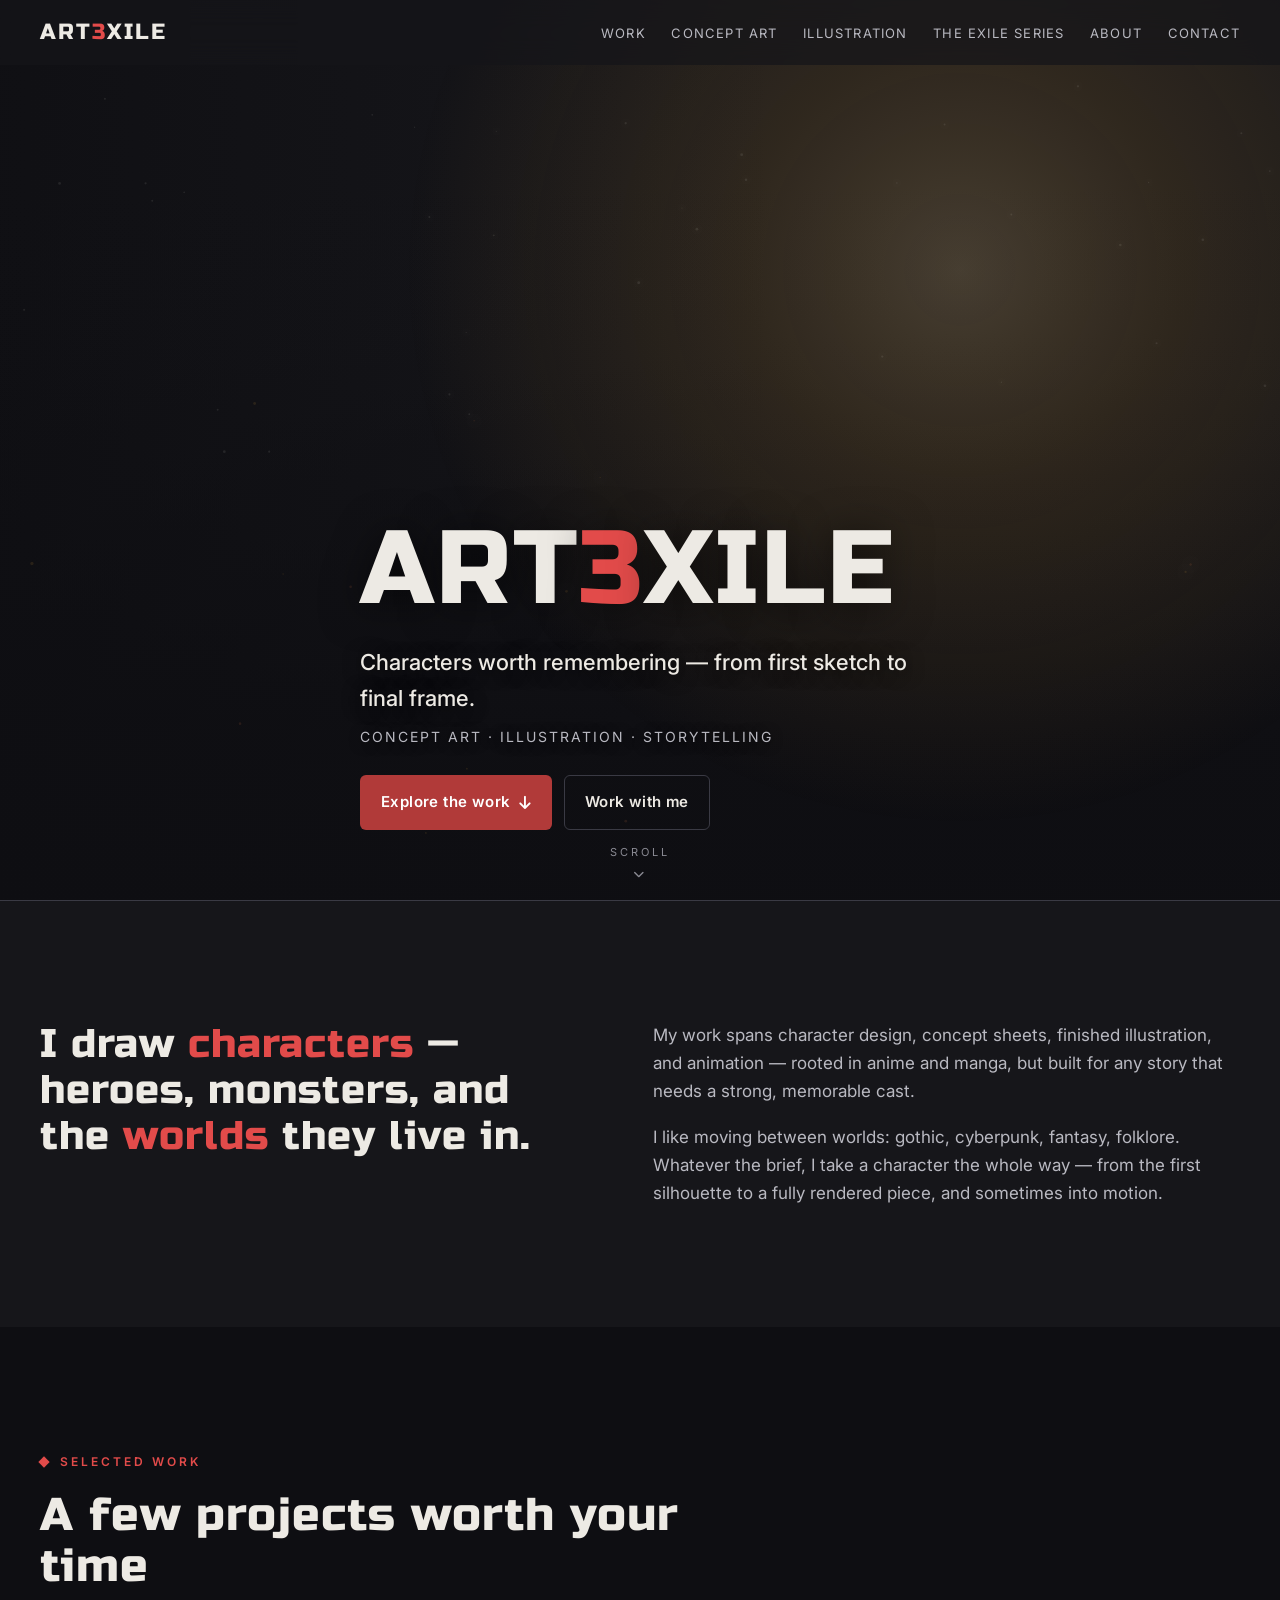
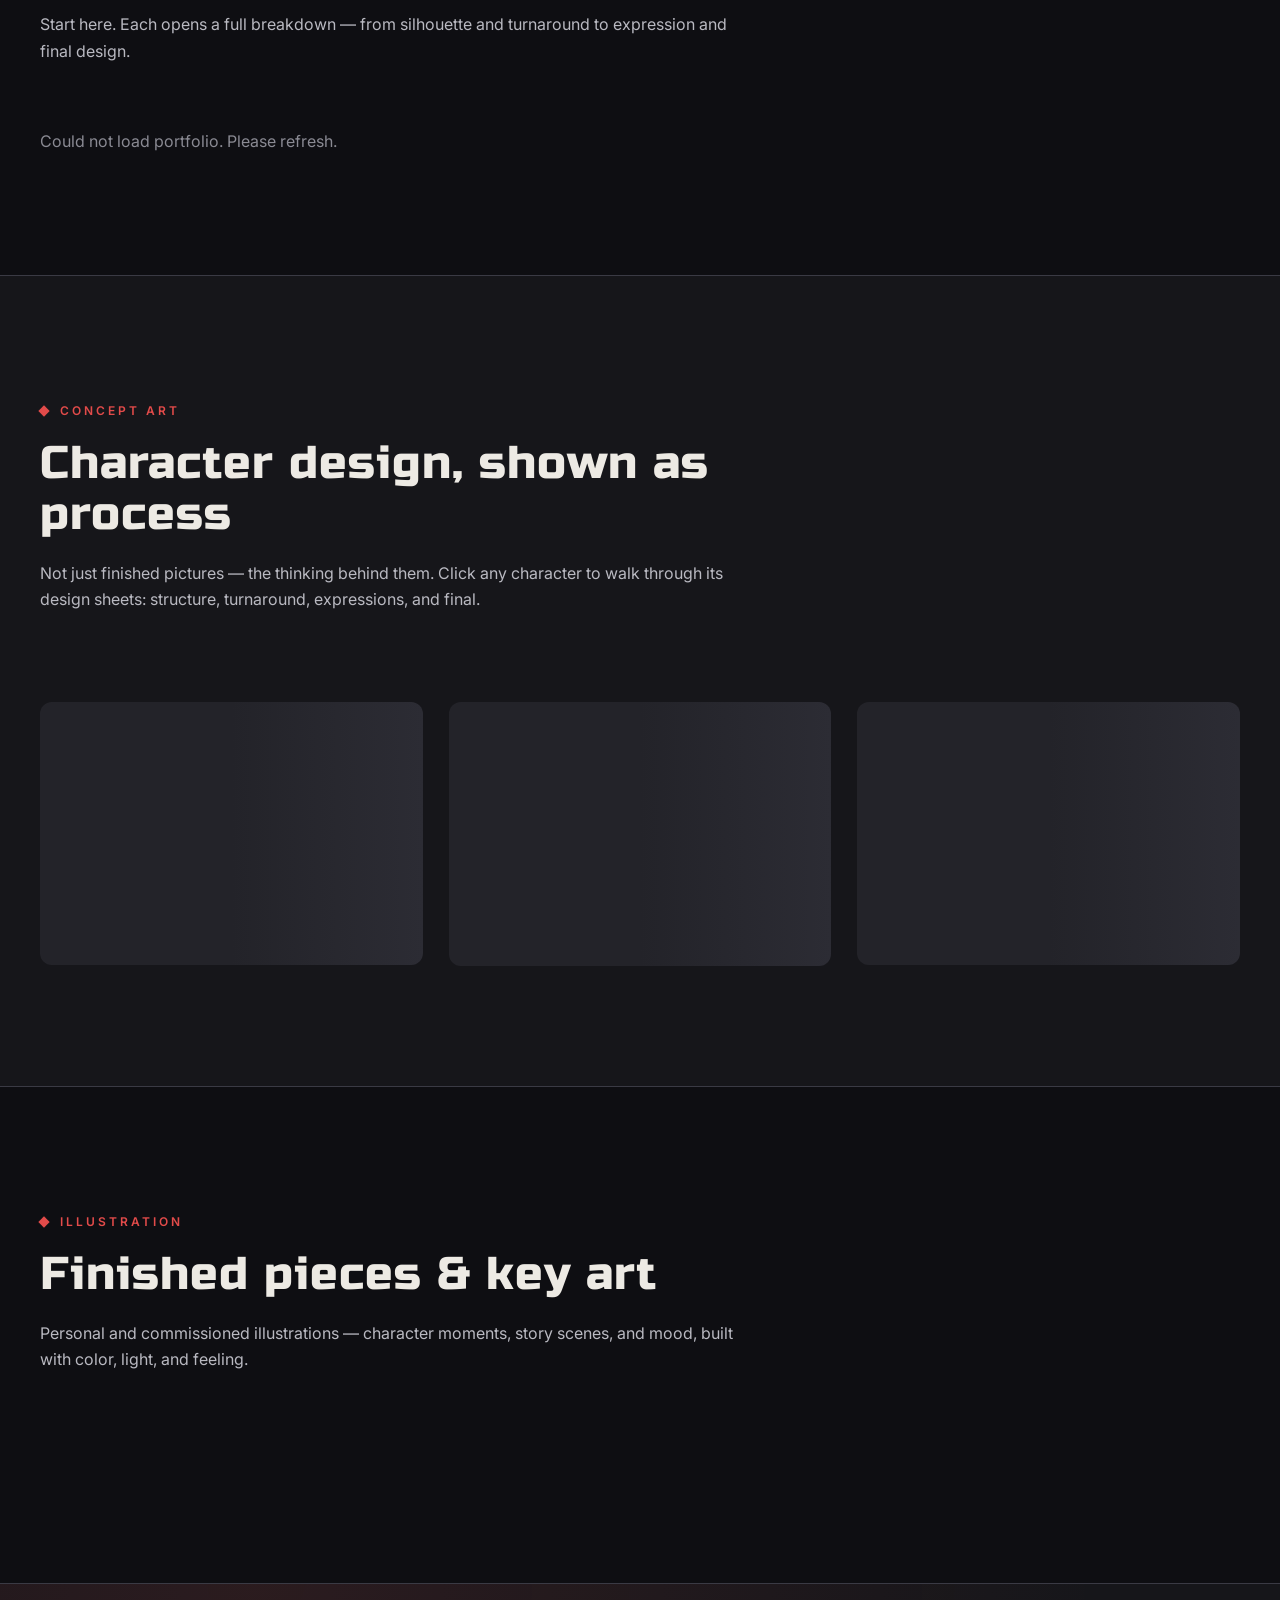
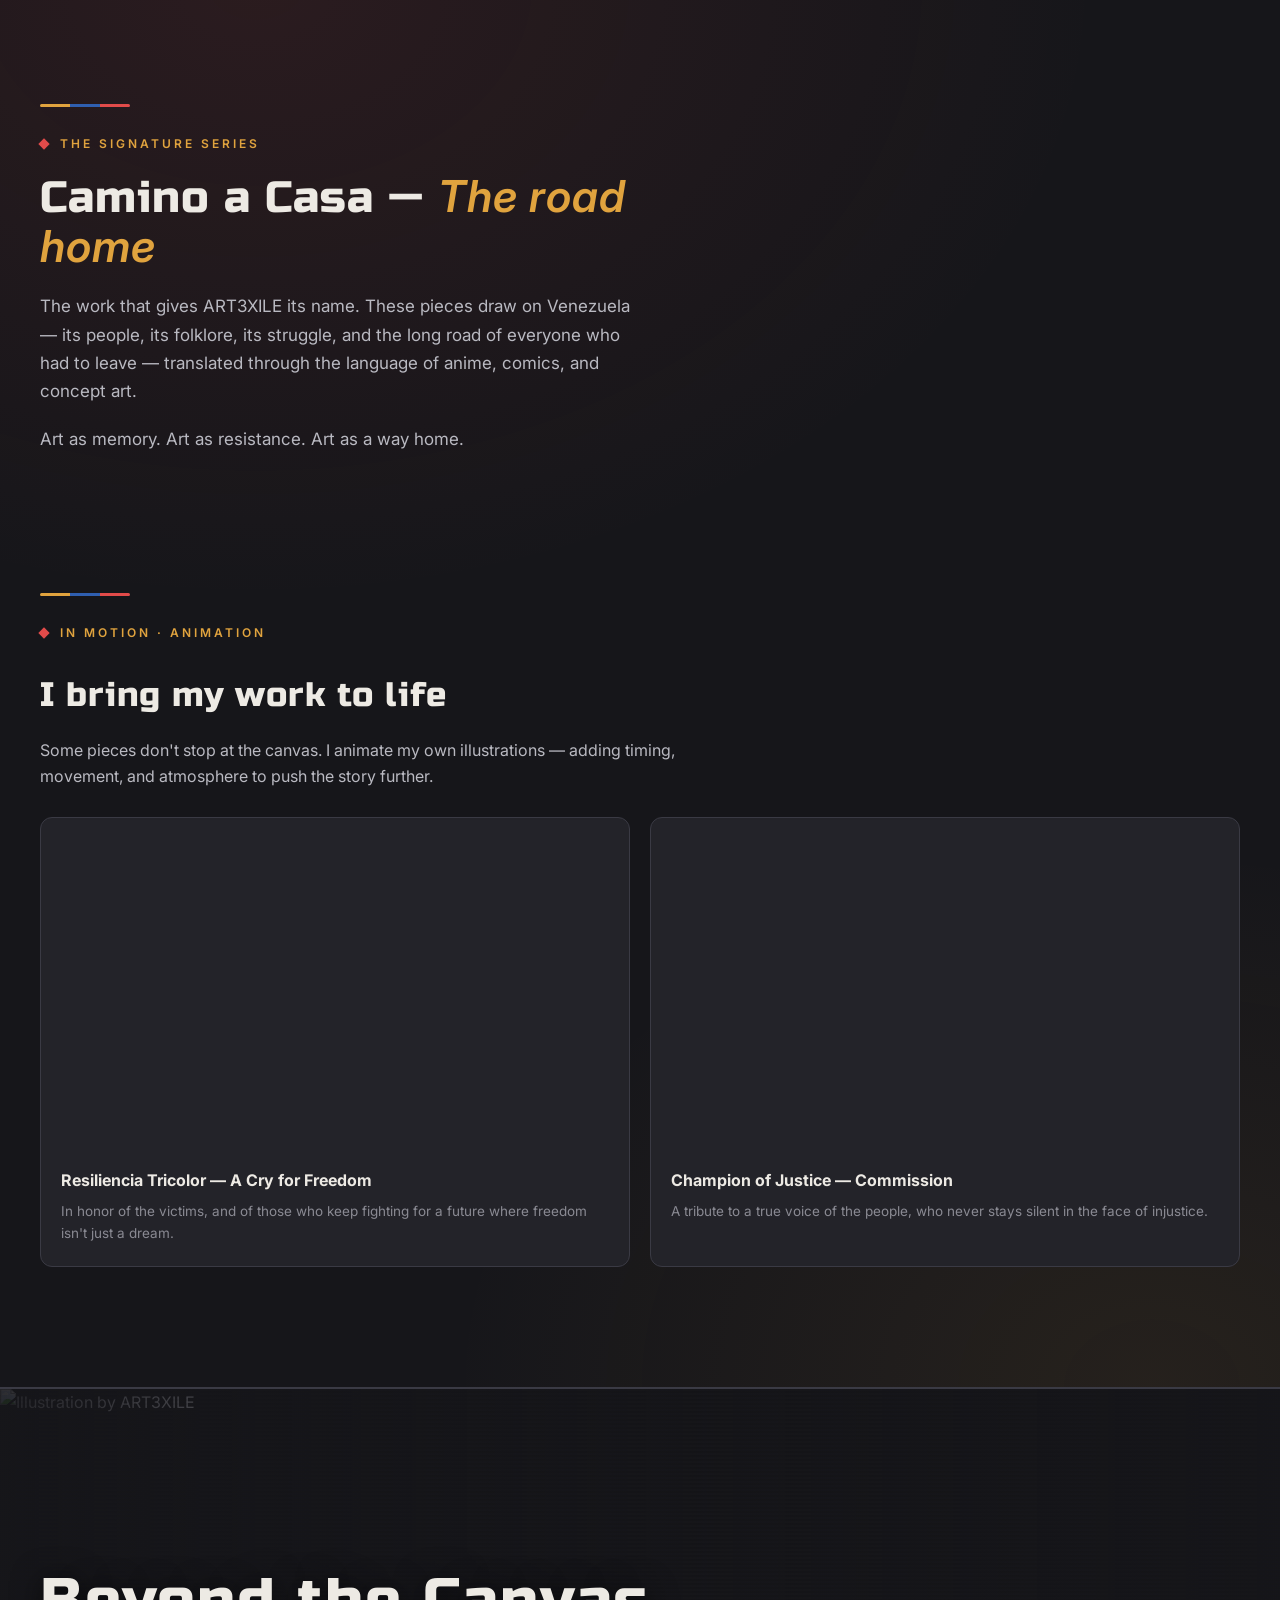
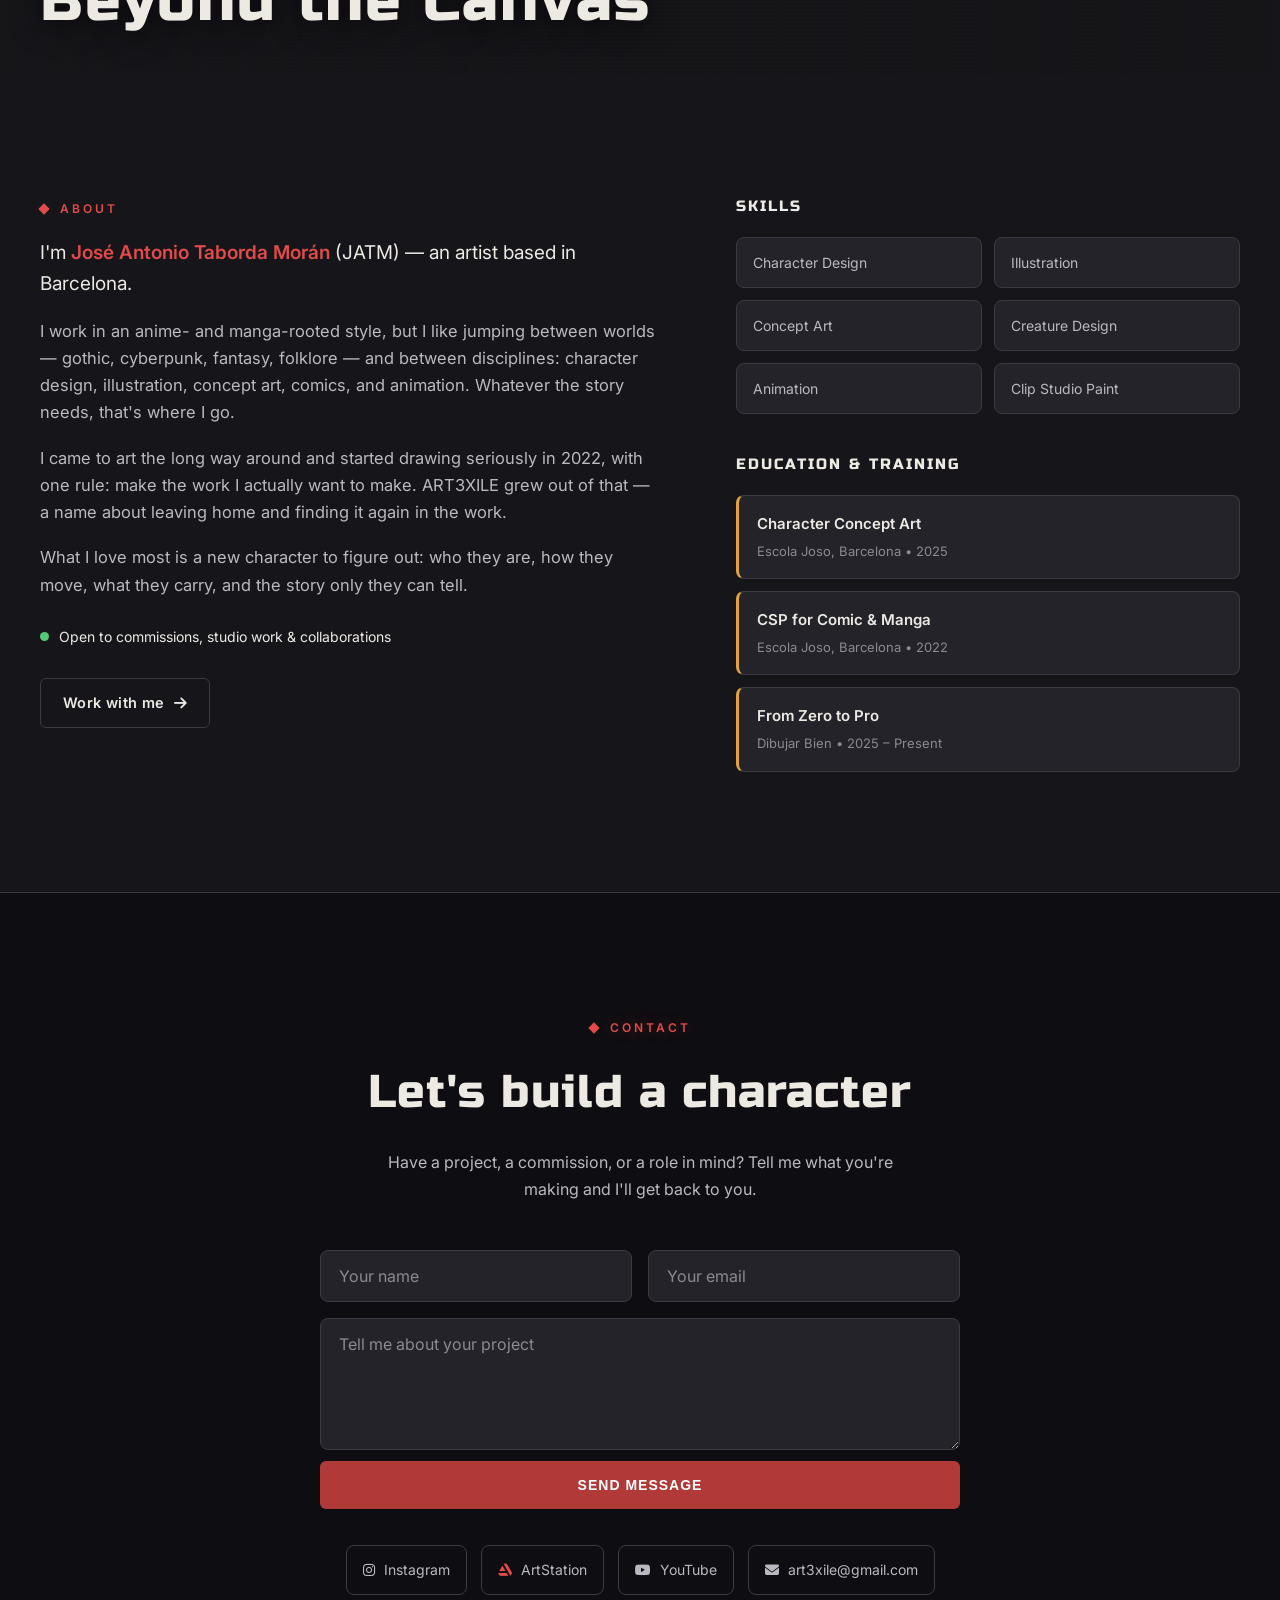
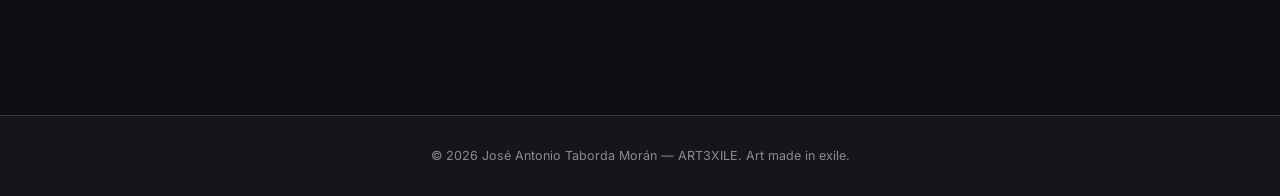
==== commit 7b0cd8e6: "Unify hover pulse system and fix CTA interaction states. Nav uses high-contrast underline instead of" ====
--- a/index.html
+++ b/index.html
@@ -9,587 +9,51 @@
     <meta name="description" content="ART3XILE — character designer and illustrator José Antonio Taborda Morán, based in Barcelona. Anime- and manga-rooted character design, illustration, concept art, and animation for games, stories, and screens.">
     <meta name="keywords" content="character design, character designer, illustrator, illustration, concept art, anime, manga, creature design, animation, digital artist, Barcelona, ART3XILE">
     <meta name="author" content="José Antonio Taborda Morán">
+    <link rel="canonical" href="https://ja-tm.github.io/Art3xile/">
 
     <!-- Open Graph -->
     <meta property="og:title" content="ART3XILE — Character Design & Illustration">
     <meta property="og:description" content="Anime- and manga-rooted character design, illustration, concept art, and animation. Characters worth remembering.">
     <meta property="og:image" content="https://cdna.artstation.com/p/assets/images/images/095/886/172/large/art3xile-last-prj0-6.jpg">
+    <meta property="og:url" content="https://ja-tm.github.io/Art3xile/">
     <meta property="og:type" content="website">
 
-    <!-- Fonts: Russo One (display/wordmark) + Inter (body) -->
+    <!-- Icons -->
+    <link rel="icon" href="assets/favicon.svg" type="image/svg+xml">
+
+    <!-- Fonts -->
     <link rel="preconnect" href="https://fonts.googleapis.com">
     <link rel="preconnect" href="https://fonts.gstatic.com" crossorigin>
+    <link rel="preconnect" href="https://cdna.artstation.com">
+    <link rel="preconnect" href="https://cdnb.artstation.com">
     <link href="https://fonts.googleapis.com/css2?family=Russo+One&family=Inter:wght@300;400;500;600;700&display=swap" rel="stylesheet">
     <link rel="stylesheet" href="https://cdnjs.cloudflare.com/ajax/libs/font-awesome/6.5.1/css/all.min.css">
-
-    <style>
-        /* ============ DESIGN TOKENS ============ */
-        :root {
-            --tinta:      #16161A;   /* Negro tinta — base */
-            --band:       #0E0E12;   /* darker band — alternating sections */
-            --surface:    #232329;   /* raised panels / cards */
-            --surface-2:  #2C2C34;   /* hover panels */
-            --line:       #3A3A44;   /* hairlines / borders */
-            --exilio:     #E24B4A;   /* Rojo exilio — primary accent */
-            --exilio-dim: #b13a39;
-            --oro:        #E0A33E;   /* candlelight gold — secondary accent */
-            --paper:      #EDEAE4;   /* warm off-white — headings */
-            --text:       #B9B9C1;   /* body text */
-            --muted:      #8A8A93;   /* captions / meta */
-
-            --maxw: 1320px;
-            --ease: cubic-bezier(0.22, 1, 0.36, 1);
-        }
-
-        * { margin: 0; padding: 0; box-sizing: border-box; }
-        html { scroll-behavior: smooth; }
-
-        body {
-            font-family: 'Inter', sans-serif;
-            background: var(--tinta);
-            color: var(--text);
-            line-height: 1.65;
-            -webkit-font-smoothing: antialiased;
-            overflow-x: hidden;
-        }
-
-        h1, h2, h3, .display { font-family: 'Russo One', sans-serif; font-weight: 400; }
-
-        a { color: inherit; }
-        img { display: block; max-width: 100%; height: auto; }
-
-        ::selection { background: var(--exilio); color: #fff; }
-
-        /* Visible keyboard focus */
-        a:focus-visible, button:focus-visible, input:focus-visible, textarea:focus-visible {
-            outline: 2px solid var(--oro);
-            outline-offset: 3px;
-        }
-
-        /* ============ SHARED LAYOUT (mobile-first base) ============ */
-        .wrap { max-width: var(--maxw); margin: 0 auto; padding: 0 clamp(16px, 4vw, 40px); }
-
-        .eyebrow {
-            font-family: 'Inter', sans-serif;
-            font-size: 12px;
-            font-weight: 600;
-            letter-spacing: 3px;
-            text-transform: uppercase;
-            color: var(--exilio);
-            display: inline-flex;
-            align-items: center;
-            gap: 12px;
-            margin-bottom: 18px;
-        }
-        .eyebrow::before {
-            content: '';
-            width: 8px; height: 8px;
-            background: var(--exilio);
-            transform: rotate(45deg);   /* diamond — brand connective device */
-            display: inline-block;
-        }
-
-        .section { padding: clamp(56px, 12vw, 120px) 0; }
-        .section-head { max-width: 720px; margin-bottom: clamp(32px, 6vw, 64px); }
-        .section-head.center { margin-left: auto; margin-right: auto; text-align: center; }
-        .section-head.center .eyebrow { justify-content: center; }
-        .section-head h2 {
-            font-size: clamp(30px, 4vw, 46px);
-            color: var(--paper);
-            line-height: 1.1;
-            letter-spacing: 1px;
-        }
-        .section-head p { margin-top: 20px; font-size: 16px; color: var(--text); }
-
-        /* per-section backgrounds — each section reads as its own room */
-        .statement { background: var(--tinta); }
-        #work { background: var(--band); }
-        #concept { background: var(--tinta); }
-        #illustration { background: var(--band); }
-
-        section[id], header#top { scroll-margin-top: 72px; }
-
-        /* ============ NAV ============ */
-        nav {
-            position: fixed; top: 0; left: 0; right: 0; z-index: 1000;
-            background: rgba(22,22,26,0.72);
-            backdrop-filter: blur(14px);
-            border-bottom: 1px solid transparent;
-            transition: border-color .3s, background .3s;
-        }
-        nav.scrolled { border-bottom-color: var(--line); background: rgba(22,22,26,0.92); }
-        nav .bar {
-            max-width: var(--maxw); margin: 0 auto;
-            padding: 14px clamp(16px, 4vw, 40px);
-            padding-top: max(14px, env(safe-area-inset-top));
-            display: flex; align-items: center; justify-content: space-between;
-        }
-        .logo {
-            font-family: 'Russo One', sans-serif;
-            font-size: 22px; letter-spacing: 2px; color: var(--paper);
-            text-decoration: none; z-index: 1001;
-        }
-        .logo b { color: var(--exilio); font-weight: 400; }
-        .nav-right { display: flex; align-items: center; gap: 12px; }
-        .menu {
-            position: fixed; inset: 0 0 0 auto; width: min(86%, 320px); height: 100dvh;
-            background: rgba(22,22,26,.98); flex-direction: column; justify-content: center;
-            gap: 24px; transform: translateX(100%); transition: transform .35s var(--ease);
-            padding: max(80px, env(safe-area-inset-top)) 28px max(40px, env(safe-area-inset-bottom));
-            list-style: none; z-index: 1000;
-        }
-        .menu.open { transform: translateX(0); }
-        .menu-overlay {
-            display: none; position: fixed; inset: 0; z-index: 999;
-            background: rgba(0,0,0,.55); backdrop-filter: blur(2px);
-        }
-        .menu-overlay.open { display: block; }
-        body.menu-open { overflow: hidden; }
-        .menu { display: flex; }
-        .menu a {
-            font-size: 16px; letter-spacing: 1.2px; text-transform: uppercase;
-            color: var(--text); text-decoration: none; padding: 8px 0; position: relative;
-            transition: color .25s;
-        }
-        @media (min-width: 900px) {
-            .menu a { font-size: 13px; padding: 6px 0; }
-        }
-        .menu a::after {
-            content:''; position:absolute; left:0; bottom:0; height:2px; width:0;
-            background: var(--exilio); transition: width .3s var(--ease);
-        }
-        .menu a:hover, .menu a.active { color: var(--paper); }
-        .menu a:hover::after, .menu a.active::after { width: 100%; }
-
-        .btn {
-            display: inline-flex; align-items: center; gap: 9px;
-            font-size: 14.5px; font-weight: 600; letter-spacing: .4px;
-            padding: 12px 22px; border-radius: 6px; text-decoration: none;
-            transition: transform .25s var(--ease), background .25s, color .25s, border-color .25s;
-            cursor: pointer; border: 1px solid transparent;
-        }
-        .btn-solid { background: var(--exilio); color: #fff; }
-        .btn-solid:hover { background: var(--exilio-dim); transform: translateY(-2px); }
-        .btn-ghost { border-color: var(--line); color: var(--paper); background: transparent; }
-        .btn-ghost:hover { border-color: var(--exilio); color: var(--exilio); transform: translateY(-2px); }
-
-        .menu-toggle {
-            display: flex; flex-direction: column; justify-content: center; gap: 5px;
-            cursor: pointer; z-index: 1001; background: none; border: none;
-            width: 44px; height: 44px; padding: 10px;
-        }
-        .menu-toggle span { width: 24px; height: 2px; background: var(--paper); transition: .3s; }
-        .menu-toggle.active span:nth-child(1){ transform: translateY(7px) rotate(45deg); }
-        .menu-toggle.active span:nth-child(2){ opacity: 0; }
-        .menu-toggle.active span:nth-child(3){ transform: translateY(-7px) rotate(-45deg); }
-
-        /* ============ HERO ============ */
-        .hero {
-            min-height: 100vh; position: relative;
-            display: flex; align-items: flex-end;
-            background: url('https://cdna.artstation.com/p/assets/images/images/095/886/172/large/art3xile-last-prj0-6.jpg') center top / cover no-repeat;
-        }
-        .hero::before {
-            content:''; position: absolute; inset: 0;
-            background:
-                linear-gradient(to top, rgba(14,14,18,0.97) 0%, rgba(14,14,18,0.9) 18%, rgba(14,14,18,0.55) 38%, rgba(14,14,18,0.15) 60%, transparent 82%),
-                linear-gradient(to right, rgba(14,14,18,0.78) 0%, rgba(14,14,18,0.25) 36%, transparent 62%);
-        }
-        .hero-fx {
-            position: absolute; inset: 0; z-index: 1;
-            pointer-events: none;   /* never blocks the CTA buttons */
-        }
-        .hero-inner {
-            position: relative; z-index: 2;
-            padding: 88px 0 clamp(48px, 10vw, 70px);
-            max-width: 720px; width: 100%;
-        }
-        .hero .eyebrow {
-            color: var(--oro);
-            background: rgba(16, 16, 18, 0.326);
-            padding: 3px 6px;
-            border-radius: 3px;
-            text-shadow: 0 1px 2px rgba(0,0,0,0.2);
-        }
-        .hero .eyebrow::before { background: var(--oro); }
-        .hero h1 {
-            font-size: clamp(36px, 11vw, 104px);
-            line-height: 1; color: var(--paper); letter-spacing: clamp(0px, 0.5vw, 2px);
-            text-shadow: 0 4px 40px rgba(0,0,0,.6);
-            word-break: break-word;
-        }
-        .hero h1 b { color: var(--exilio); font-weight: 400; }
-        .hero .tagline {
-            margin-top: 22px; font-size: clamp(17px, 2.2vw, 22px);
-            color: var(--paper); font-weight: 500; max-width: 560px;
-            text-shadow: 0 2px 18px rgba(0,0,0,.7);
-        }
-        .hero .sub {
-            margin-top: 10px; font-size: clamp(11px, 2.8vw, 14px);
-            letter-spacing: clamp(1px, 0.4vw, 2px); text-transform: uppercase;
-            color: var(--text); text-shadow: 0 2px 12px rgba(0,0,0,.8);
-            line-height: 1.5;
-        }
-        .hero-cta { margin-top: 28px; display: flex; gap: 12px; flex-wrap: wrap; }
-        .hero-cta .btn { font-size: 15px; padding: 14px 20px; flex: 1 1 140px; justify-content: center; }
-        .scroll-hint {
-            position: absolute; bottom: max(20px, env(safe-area-inset-bottom)); left: 50%;
-            transform: translateX(-50%); color: var(--muted); font-size: 11px;
-            letter-spacing: 3px; text-transform: uppercase; z-index: 3;
-            display: none; flex-direction: column; align-items: center; gap: 8px;
-        }
-        .scroll-hint i { animation: bob 1.8s infinite; }
-        @keyframes bob { 0%,100%{ transform: translateY(0);} 50%{ transform: translateY(6px);} }
-
-        /* ============ STATEMENT ============ */
-        .statement { border-top: 1px solid var(--line); }
-        .statement .wrap { display: grid; grid-template-columns: 1fr; gap: 28px; align-items: start; }
-        .statement h2 { font-size: clamp(26px, 3.2vw, 40px); color: var(--paper); line-height: 1.15; letter-spacing: 1px; }
-        .statement h2 .hl { color: var(--exilio); }
-        .statement p { font-size: 17px; color: var(--text); }
-        .statement p + p { margin-top: 18px; }
-
-        /* ============ CARD GRID (featured + concept projects) ============ */
-        .grid { display: grid; gap: 26px; }
-        .grid-3 { grid-template-columns: 1fr; }
-
-        .card {
-            position: relative; border-radius: 12px; overflow: hidden;
-            background: var(--surface); border: 1px solid var(--line);
-            box-shadow: 0 10px 26px -18px rgba(0,0,0,.85);
-            cursor: pointer; transition: transform .4s var(--ease), border-color .3s, box-shadow .4s;
-        }
-        .card:hover { transform: translateY(-6px); border-color: var(--exilio); box-shadow: 0 24px 50px -20px rgba(0,0,0,.8); }
-        .card .thumb { aspect-ratio: 16 / 11; overflow: hidden; background: var(--tinta); }
-        .card .thumb img { width: 100%; height: 100%; object-fit: cover; transition: transform .6s var(--ease); }
-        .card:hover .thumb img { transform: scale(1.06); }
-        .card .meta { padding: 20px 22px 24px; }
-        .card .meta .kicker { font-size: 11px; letter-spacing: 2px; text-transform: uppercase; color: var(--oro); }
-        .card .meta h3 { font-family:'Inter',sans-serif; font-weight: 700; font-size: 19px; color: var(--paper); margin-top: 7px; letter-spacing:.3px; }
-        .card .meta p { font-size: 13.5px; color: var(--muted); margin-top: 6px; }
-        .card .meta .view { margin-top: 14px; font-size: 12px; font-weight: 600; letter-spacing: 1.5px; text-transform: uppercase; color: var(--exilio); display: inline-flex; align-items: center; gap: 8px; transition: gap .25s; }
-        .card:hover .meta .view { gap: 14px; }
-
-        /* ============ GALLERY FILTERS ============ */
-        .filters { display: flex; flex-wrap: wrap; gap: 10px; margin: -10px 0 36px; }
-        .filter-btn {
-            font-family:'Inter',sans-serif; font-size: 12.5px; font-weight: 600; letter-spacing: 1px;
-            text-transform: uppercase; color: var(--muted); background: transparent;
-            border: 1px solid var(--line); border-radius: 999px; padding: 9px 18px; cursor: pointer;
-            transition: color .25s, background .25s, border-color .25s;
-        }
-        .filter-btn:hover { color: var(--paper); border-color: var(--exilio); }
-        .filter-btn.active { color: #fff; background: var(--exilio); border-color: var(--exilio); }
-
-        /* ============ ILLUSTRATION MASONRY ============ */
-        .masonry { column-count: 1; column-gap: 16px; }
-        .ill {
-            break-inside: avoid; margin-bottom: 22px; position: relative;
-            border-radius: 10px; overflow: hidden; cursor: pointer; display: block;
-            border: 1px solid var(--line); transition: border-color .3s;
-        }
-        .ill.hide, .card.hide { display: none; }
-        .ill img { width: 100%; height: auto; transition: transform .5s var(--ease); }
-        .ill:hover { border-color: var(--exilio); }
-        .ill:hover img { transform: scale(1.04); }
-        .ill .cap {
-            position: absolute; inset: auto 0 0 0; padding: 36px 16px 14px;
-            background: linear-gradient(to top, rgba(22,22,26,.95), transparent);
-            opacity: 1; transform: none;
-        }
-        @media (hover: hover) and (pointer: fine) {
-            .ill .cap { opacity: 0; transform: translateY(8px); transition: .35s var(--ease); }
-            .ill:hover .cap { opacity: 1; transform: translateY(0); }
-        }
-        .ill .cap b { display:block; color: var(--paper); font-size: 15px; font-weight: 600; }
-        .ill .cap span { font-size: 12px; color: var(--oro); letter-spacing: 1px; }
-
-        /* ============ SIGNATURE SERIES (the bold moment) ============ */
-        #exile {
-            position: relative;
-            background:
-                radial-gradient(120% 80% at 20% 0%, rgba(226,75,74,.10), transparent 55%),
-                radial-gradient(100% 70% at 90% 100%, rgba(224,163,62,.08), transparent 55%),
-                var(--tinta);
-            border-top: 1px solid var(--line);
-            border-bottom: 1px solid var(--line);
-            overflow: hidden;
-        }
-        /* tricolor seam — Venezuelan flag, muted into the theme */
-        .seam { display: flex; height: 3px; width: 90px; border-radius: 2px; overflow: hidden; margin-bottom: 22px; }
-        .seam i { flex: 1; }
-        .seam i:nth-child(1){ background: var(--oro); }
-        .seam i:nth-child(2){ background: #2f5fb0; }
-        .seam i:nth-child(3){ background: var(--exilio); }
-        .center .seam { margin-left: auto; margin-right: auto; }
-
-        .exile-lead { display: grid; grid-template-columns: 1fr; gap: 32px; align-items: center; margin-bottom: 40px; }
-        .exile-lead .copy h2 { font-size: clamp(28px, 3.6vw, 44px); color: var(--paper); line-height: 1.1; letter-spacing: 1px; }
-        .exile-lead .copy h2 em { color: var(--oro); font-style: italic; font-family: 'Inter', serif; font-weight: 600; }
-        .exile-lead .copy p { margin-top: 20px; font-size: 17px; color: var(--text); }
-        .exile-lead .hero-art { border-radius: 12px; overflow: hidden; border: 1px solid var(--line); cursor: pointer; }
-        .exile-lead .hero-art img { width: 100%; height: 100%; object-fit: cover; aspect-ratio: 4/5; transition: transform .6s var(--ease); }
-        .exile-lead .hero-art:hover img { transform: scale(1.04); }
-
-        .exile-grid { display: grid; grid-template-columns: 1fr; gap: 18px; }
-        .exile-tile { border-radius: 10px; overflow: hidden; border: 1px solid var(--line); cursor: pointer; position: relative; transition: border-color .3s; }
-        .exile-tile img { width: 100%; height: 100%; object-fit: cover; aspect-ratio: 1/1; transition: transform .5s var(--ease); }
-        .exile-tile:hover { border-color: var(--oro); }
-        .exile-tile:hover img { transform: scale(1.05); }
-        .exile-tile .cap { position:absolute; inset:auto 0 0 0; padding: 30px 14px 12px; background: linear-gradient(to top, rgba(22,22,26,.95), transparent); }
-        .exile-tile .cap b { display:block; color: var(--paper); font-size: 14px; }
-
-        /* clips */
-        .anim-head { margin: 76px 0 6px; max-width: 660px; }
-        .anim-head .anim-title { font-size: clamp(24px, 3vw, 34px); color: var(--paper); letter-spacing: 1px; margin-top: 6px; }
-        .anim-head .anim-sub { margin-top: 14px; font-size: 16px; color: var(--text); }
-        .clips { margin-top: 28px; display: grid; grid-template-columns: 1fr; gap: 20px; }
-        .clip { border-radius: 12px; overflow: hidden; background: var(--surface); border: 1px solid var(--line); transition: transform .35s var(--ease), border-color .3s; }
-        .clip:hover { transform: translateY(-4px); border-color: var(--exilio); }
-        .clip .frame { position: relative; padding-bottom: 56.25%; height: 0; }
-        .clip .frame iframe { position: absolute; inset: 0; width: 100%; height: 100%; border: none; }
-        .clip .info { padding: 18px 20px 22px; }
-        .clip .info h3 { font-family:'Inter',sans-serif; font-weight: 700; font-size: 16px; color: var(--paper); }
-        .clip .info p { font-size: 13.5px; color: var(--muted); margin-top: 6px; }
-
-        /* ============ ABOUT ============ */
-        #about { background: var(--tinta); border-top: 1px solid var(--line); }
-        .about-banner { position: relative; width: 100%; height: 285px; overflow: hidden; }
-        .about-banner .ab-art {
-            position: absolute; inset: 0; z-index: 0;
-            animation: abIlluminate 5s ease-in-out infinite;
-        }
-        .about-banner .ab-base {
-            position: absolute; inset: 0; z-index: 0; width: 100%; height: 100%;
-            object-fit: cover; object-position: center 36%;
-        }
-
-        /* RGB-split glitch: two colour-channel copies of the banner image,
-           offset sideways. Aligned = looks normal; offset = chromatic fringe. */
-        .about-banner .ab-glitch {
-            position: absolute; inset: 0; z-index: 1; pointer-events: none;
-            background: var(--ab-img) center 36% / cover no-repeat;
-            mix-blend-mode: screen; opacity: .5;
-            will-change: transform, clip-path;
-        }
-        .about-banner .ab-r { filter: url(#ab-red);  animation: abGlitchR 7s linear infinite; }
-        .about-banner .ab-c { filter: url(#ab-cyan); animation: abGlitchC 7s linear infinite; }
-
-        /* scanlines — always-on subtle hum */
-        .about-banner .ab-scan {
-            position: absolute; inset: 0; z-index: 2; pointer-events: none;
-            mix-blend-mode: overlay; opacity: .45;
-            background: repeating-linear-gradient(to bottom,
-                rgba(0,0,0,0) 0, rgba(0,0,0,0) 2px, rgba(0,0,0,.5) 3px, rgba(0,0,0,0) 4px);
-            animation: abScan 5s linear infinite;
-        }
-        .ab-defs { position: absolute; width: 0; height: 0; }
-        .about-banner .about-fx { position: absolute; inset: 0; z-index: 3; pointer-events: none; }
-
-        .about-banner::after {
-            content:''; position:absolute; inset:0; z-index: 3;
-            background: linear-gradient(to right, rgba(22,22,26,.9), rgba(22,22,26,.3) 55%, rgba(22,22,26,.65));
-            pointer-events: none;
-            animation: abIlluminateOverlay 2.5s ease-in-out infinite;
-        }
-        .about-banner-title {
-            position: absolute; left: 0; right: 0; bottom: 24px;
-            max-width: var(--maxw); margin: 0 auto;
-            padding: 0 clamp(16px, 4vw, 40px);
-            font-size: clamp(28px, 8vw, 60px); color: var(--paper);
-            letter-spacing: clamp(0px, 0.5vw, 2px); z-index: 4;
-            text-shadow: 0 3px 30px rgba(0,0,0,.7);
-        }
-        /* subtle constant split (the "base hum") + quick bursts near the end of each loop */
-        @keyframes abGlitchR {
-            0%, 68%   { transform: translateX(-1px); clip-path: inset(0); }
-            70%       { transform: translateX(-9px); clip-path: inset(18% 0 62% 0); }
-            72%       { transform: translateX(7px);  clip-path: inset(68% 0 12% 0); }
-            74%       { transform: translateX(-6px); clip-path: inset(42% 0 36% 0); }
-            76%, 100% { transform: translateX(-1px); clip-path: inset(0); }
-        }
-        @keyframes abGlitchC {
-            0%, 68%   { transform: translateX(1px);  clip-path: inset(0); }
-            70%       { transform: translateX(9px);  clip-path: inset(18% 0 62% 0); }
-            72%       { transform: translateX(-7px); clip-path: inset(68% 0 12% 0); }
-            74%       { transform: translateX(6px);  clip-path: inset(42% 0 36% 0); }
-            76%, 100% { transform: translateX(1px);  clip-path: inset(0); }
-        }
-        @keyframes abScan { from { background-position-y: 0; } to { background-position-y: 6px; } }
-        @keyframes abIlluminate {
-            0%, 100% { filter: grayscale(10%) contrast(1.50) brightness(0.50); }
-            50%      { filter: grayscale(0%) contrast(1.25) brightness(0.70); }
-        }
-        @keyframes abIlluminateOverlay {
-            0%, 100% { opacity: 0.95; }
-            50%      { opacity: 0.60; }
-        }
-        .about-grid { display: grid; grid-template-columns: 1fr; gap: 40px; align-items: start; }
-        .about-copy p { font-size: 16.5px; color: var(--text); }
-        .about-copy p + p { margin-top: 18px; }
-        .about-copy .lead { font-size: 19px; color: var(--paper); }
-        .about-copy .lead b { color: var(--exilio); font-weight: 600; }
-        .about-actions { margin-top: 30px; display: flex; gap: 14px; flex-wrap: wrap; }
-        .avail { margin-top: 26px; display: inline-flex; align-items: center; gap: 10px; font-size: 14px; color: var(--paper); }
-        .avail .dot { width: 9px; height: 9px; border-radius: 50%; background: #57c878; box-shadow: 0 0 0 4px rgba(87,200,120,.18); }
-
-        .panel-title { font-family:'Russo One',sans-serif; font-size: 15px; letter-spacing: 2px; text-transform: uppercase; color: var(--paper); margin-bottom: 18px; }
-        .panel-title:not(:first-child){ margin-top: 38px; }
-        .chips { display: grid; grid-template-columns: 1fr; gap: 12px; }
-        .chip { background: var(--surface); border: 1px solid var(--line); border-radius: 8px; padding: 13px 16px; font-size: 14px; color: var(--text); transition: .25s; }
-        .chip:hover { border-color: var(--exilio); color: var(--paper); }
-        .edu { display: grid; gap: 12px; }
-        .edu-item { background: var(--surface); border: 1px solid var(--line); border-radius: 8px; padding: 16px 18px; border-left: 3px solid var(--oro); }
-        .edu-item h4 { font-family:'Inter',sans-serif; font-size: 15px; color: var(--paper); font-weight: 600; }
-        .edu-item p { font-size: 13px; color: var(--muted); margin-top: 4px; }
-
-        /* ============ CONTACT ============ */
-        #contact { border-top: 1px solid var(--line); text-align: center; background: var(--band); }
-        .contact-wrap { max-width: 720px; margin: 0 auto; }
-        .contact-form { margin: 48px 0 36px; text-align: left; }
-        .form-row { display: grid; grid-template-columns: 1fr; gap: 16px; margin-bottom: 16px; }
-        .contact-form input, .contact-form textarea {
-            width: 100%; padding: 15px 18px; background: var(--surface);
-            border: 1px solid var(--line); border-radius: 8px; color: var(--paper);
-            font-size: 16px; font-family: 'Inter', sans-serif; transition: border-color .25s, background .25s;
-        }
-        .contact-form input::placeholder, .contact-form textarea::placeholder { color: var(--muted); }
-        .contact-form input:focus, .contact-form textarea:focus { outline: none; border-color: var(--exilio); background: var(--surface-2); }
-        .contact-form .btn-solid { width: 100%; justify-content: center; margin-top: 4px; padding: 15px; font-size: 14px; text-transform: uppercase; letter-spacing: 1px; }
-        .socials { display: flex; justify-content: center; align-items: center; gap: 14px; flex-wrap: wrap; margin-top: 8px; }
-        .socials a {
-            display: inline-flex; align-items: center; justify-content: center; gap: 9px;
-            text-decoration: none; font-size: 14px; color: var(--text);
-            padding: 12px 16px; border: 1px solid var(--line); border-radius: 8px;
-            transition: .25s; flex: 0 1 auto; white-space: nowrap;
-        }
-        .socials a:hover { color: var(--paper); border-color: var(--exilio); transform: translateY(-2px); }
-        .socials a.art i { color: var(--exilio); }
-
-        footer { border-top: 1px solid var(--line); padding: 30px 0; text-align: center; }
-        footer p { font-size: 12.5px; color: var(--muted); }
-
-        /* ============ LIGHTBOX ============ */
-        .lightbox {
-            display: none; position: fixed; inset: 0; z-index: 9000;
-            background: rgba(10,10,12,.96); justify-content: center; align-items: center;
-            padding: max(16px, env(safe-area-inset-top)) 16px max(16px, env(safe-area-inset-bottom));
-        }
-        .lightbox.open { display: flex; }
-        .lightbox img { max-width: 100%; max-height: 75dvh; object-fit: contain; border-radius: 6px; }
-        .lb-cap {
-            position: absolute; bottom: max(16px, env(safe-area-inset-bottom));
-            left: 16px; right: 16px; text-align: center; color: var(--paper);
-            font-size: 14px; letter-spacing: .5px;
-        }
-        .lb-cap span { color: var(--oro); display: block; font-size: 12px; letter-spacing: 2px; text-transform: uppercase; margin-bottom: 4px; }
-        .lb-close {
-            position: absolute; top: max(12px, env(safe-area-inset-top)); right: 12px;
-            font-size: 28px; color: var(--paper); cursor: pointer; background: none; border: none;
-            width: 44px; height: 44px;
-        }
-        .lb-nav {
-            position: absolute; top: 50%; transform: translateY(-50%);
-            font-size: 32px; color: var(--paper); cursor: pointer;
-            background: none; border: none; padding: 12px; min-width: 44px; min-height: 44px;
-            transition: color .25s;
-        }
-        .lb-nav:hover { color: var(--exilio); }
-        .lb-prev { left: 4px; } .lb-next { right: 4px; }
-
-        /* ============ PROJECT VIEWER (case study) ============ */
-        .project-view { display: none; position: fixed; inset: 0; z-index: 9500; background: var(--tinta); overflow-y: auto; }
-        .project-view.open { display: block; }
-        .pv-bar {
-            position: sticky; top: 0; z-index: 5;
-            display: flex; justify-content: space-between; align-items: center; gap: 12px;
-            padding: 14px clamp(16px, 4vw, 40px);
-            padding-top: max(14px, env(safe-area-inset-top));
-            background: rgba(22,22,26,.9); backdrop-filter: blur(12px);
-            border-bottom: 1px solid var(--line);
-        }
-        .pv-bar .logo { font-size: 16px; flex-shrink: 0; }
-        .pv-close {
-            background: none; border: 1px solid var(--line); color: var(--paper);
-            border-radius: 6px; padding: 10px 12px; font-size: 12px; cursor: pointer;
-            display: inline-flex; gap: 6px; align-items: center; transition: .25s;
-            font-family:'Inter',sans-serif; white-space: nowrap;
-        }
-        .pv-close:hover { border-color: var(--exilio); color: var(--exilio); }
-        .pv-body {
-            max-width: 1100px; margin: 0 auto;
-            padding: clamp(40px, 8vw, 70px) clamp(16px, 4vw, 40px) clamp(72px, 10vw, 110px);
-        }
-        .pv-head { max-width: 760px; margin-bottom: 56px; }
-        .pv-head .kicker { font-size: 12px; letter-spacing: 3px; text-transform: uppercase; color: var(--oro); }
-        .pv-head h2 { font-size: clamp(34px, 5vw, 56px); color: var(--paper); margin: 12px 0 6px; letter-spacing: 1px; }
-        .pv-head .role { font-size: 14px; color: var(--muted); letter-spacing: 1px; }
-        .pv-head .brief { font-size: 18px; color: var(--text); margin-top: 24px; }
-        .pv-stage { display: grid; gap: 56px; }
-        .pv-step .step-label { display: flex; align-items: center; gap: 12px; font-size: 12px; letter-spacing: 2px; text-transform: uppercase; color: var(--exilio); margin-bottom: 16px; }
-        .pv-step .step-label::before { content:''; width: 7px; height: 7px; background: var(--exilio); transform: rotate(45deg); }
-        .pv-step img { width: 100%; height: auto; border-radius: 10px; border: 1px solid var(--line); }
-        .pv-foot { margin-top: 70px; padding-top: 36px; border-top: 1px solid var(--line); text-align: center; }
-        .pv-foot p { color: var(--muted); font-size: 14px; margin-bottom: 18px; }
-
-        /* ============ SCROLL REVEAL ============ */
-        .reveal { opacity: 0; transform: translateY(26px); transition: opacity .7s var(--ease), transform .7s var(--ease); }
-        .reveal.in { opacity: 1; transform: none; }
-
-        /* ============ RESPONSIVE (mobile-first: min-width) ============ */
-        @media (min-width: 480px) {
-            .scroll-hint { display: flex; }
-            .chips { grid-template-columns: 1fr 1fr; }
-        }
-        @media (min-width: 640px) {
-            .grid-3, .exile-grid { grid-template-columns: repeat(2, 1fr); }
-            .masonry { column-count: 2; column-gap: 20px; }
-            .clips { grid-template-columns: repeat(2, 1fr); }
-            .form-row { grid-template-columns: 1fr 1fr; }
-            .hero-cta .btn { flex: 0 1 auto; }
-        }
-        @media (min-width: 900px) {
-            .menu {
-                position: static; inset: auto; width: auto; height: auto;
-                background: transparent; flex-direction: row; justify-content: flex-start;
-                transform: none; padding: 0; gap: clamp(14px, 2vw, 30px);
-            }
-            .menu-toggle { display: none; }
-            .menu-overlay { display: none !important; }
-            .nav-right { gap: 38px; }
-        }
-        @media (min-width: 1024px) {
-            .statement .wrap { grid-template-columns: 1fr 1.1fr; gap: 80px; }
-            .grid-3, .exile-grid { grid-template-columns: repeat(3, 1fr); }
-            .masonry { column-count: 3; column-gap: 22px; }
-            .exile-lead { grid-template-columns: 1.15fr 1fr; gap: 60px; margin-bottom: 64px; }
-            .about-grid { grid-template-columns: 1.1fr .9fr; gap: 80px; }
-            .hero::before {
-                background:
-                    linear-gradient(to top, rgba(14,14,18,0.97) 0%, rgba(14,14,18,0.9) 18%, rgba(14,14,18,0.55) 38%, rgba(14,14,18,0.15) 60%, transparent 82%),
-                    linear-gradient(to right, rgba(14,14,18,0.78) 0%, rgba(14,14,18,0.25) 36%, transparent 62%);
-            }
-        }
-        @media (max-width: 899px) {
-            .hero {
-                background-position: center 18%;
-                min-height: 100dvh;
-            }
-            .hero::before {
-                background: linear-gradient(to top, rgba(14,14,18,0.98) 0%, rgba(14,14,18,0.88) 35%, rgba(14,14,18,0.45) 65%, rgba(14,14,18,0.2) 100%);
-            }
-        }
-        @media (prefers-reduced-motion: reduce) {
-            * { animation: none !important; transition: none !important; }
-            .reveal { opacity: 1; transform: none; }
-        }
-    </style>
+    <link rel="stylesheet" href="assets/css/main.css">
+
+    <!-- Structured data -->
+    <script type="application/ld+json">
+    {
+        "@context": "https://schema.org",
+        "@type": "Person",
+        "name": "José Antonio Taborda Morán",
+        "alternateName": "ART3XILE",
+        "url": "https://ja-tm.github.io/Art3xile/",
+        "image": "https://cdna.artstation.com/p/assets/images/images/095/886/172/large/art3xile-last-prj0-6.jpg",
+        "jobTitle": "Character Designer & Illustrator",
+        "address": { "@type": "PostalAddress", "addressLocality": "Barcelona" },
+        "sameAs": [
+            "https://art3xile.artstation.com",
+            "https://instagram.com/art3xile",
+            "https://youtube.com/@Art3xile"
+        ]
+    }
+    </script>
 </head>
 <body>
 
     <div class="menu-overlay" id="menuOverlay" aria-hidden="true"></div>
 
-    <!-- ============ NAV ============ -->
+    <!-- NAV -->
     <nav id="nav">
         <div class="bar">
             <a href="#top" class="logo">ART<b>3</b>XILE</a>
@@ -607,7 +71,7 @@
         </div>
     </nav>
 
-    <!-- ============ HERO ============ -->
+    <!-- HERO -->
     <header class="hero" id="top">
         <div class="wrap">
             <div class="hero-inner">
@@ -615,7 +79,7 @@
                 <p class="tagline">Characters worth remembering — from first sketch to final frame.</p>
                 <p class="sub">Concept art · Illustration · Storytelling</p>
                 <div class="hero-cta">
-                    <a href="#work" class="btn btn-solid">Explore the work <i class="fas fa-arrow-down"></i></a>
+                    <a href="#work" class="btn btn-cta">Explore the work <i class="fas fa-arrow-down"></i></a>
                     <a href="#contact" class="btn btn-ghost">Work with me</a>
                 </div>
             </div>
@@ -623,7 +87,7 @@
         <div class="scroll-hint"><span>Scroll</span><i class="fas fa-chevron-down"></i></div>
     </header>
 
-    <!-- ============ STATEMENT ============ -->
+    <!-- STATEMENT -->
     <section class="statement section">
         <div class="wrap reveal">
             <h2>I draw <span class="hl">characters</span> — heroes, monsters, and the <span class="hl">worlds</span> they live in.</h2>
@@ -634,7 +98,7 @@
         </div>
     </section>
 
-    <!-- ============ FEATURED WORK ============ -->
+    <!-- FEATURED WORK -->
     <section class="section" id="work">
         <div class="wrap">
             <div class="section-head reveal">
@@ -646,7 +110,7 @@
         </div>
     </section>
 
-    <!-- ============ CONCEPT ART (projects) ============ -->
+    <!-- CONCEPT ART -->
     <section class="section" id="concept" style="border-top:1px solid var(--line);">
         <div class="wrap">
             <div class="section-head reveal">
@@ -659,7 +123,7 @@
         </div>
     </section>
 
-    <!-- ============ ILLUSTRATION ============ -->
+    <!-- ILLUSTRATION -->
     <section class="section" id="illustration" style="border-top:1px solid var(--line);">
         <div class="wrap">
             <div class="section-head reveal">
@@ -672,7 +136,7 @@
         </div>
     </section>
 
-    <!-- ============ SIGNATURE SERIES — THE EXILE SERIES ============ -->
+    <!-- THE EXILE SERIES -->
     <section class="section" id="exile">
         <div class="wrap">
             <div class="exile-lead reveal">
@@ -688,7 +152,6 @@
 
             <div class="exile-grid reveal" id="exile-grid"></div>
 
-            <!-- Animated pieces -->
             <div class="anim-head reveal">
                 <div class="seam"><i></i><i></i><i></i></div>
                 <span class="eyebrow" style="color:var(--oro)">In Motion · Animation</span>
@@ -708,7 +171,7 @@
         </div>
     </section>
 
-    <!-- ============ ABOUT ============ -->
+    <!-- ABOUT -->
     <section id="about">
         <div class="about-banner" style="--ab-img:url('https://cdnb.artstation.com/p/assets/images/images/095/886/063/large/art3xile-aidemon.jpg?1769771852')">
             <div class="ab-art">
@@ -759,7 +222,7 @@
         </div>
     </section>
 
-    <!-- ============ CONTACT ============ -->
+    <!-- CONTACT -->
     <section class="section" id="contact">
         <div class="wrap contact-wrap reveal">
             <span class="eyebrow" style="justify-content:center;">Contact</span>
@@ -772,7 +235,7 @@
                     <input type="email" name="email" placeholder="Your email" required>
                 </div>
                 <textarea name="message" placeholder="Tell me about your project" rows="5" required></textarea>
-                <button type="submit" class="btn btn-solid">Send message</button>
+                <button type="submit" class="btn btn-cta">Send message</button>
             </form>
 
             <div class="socials">
@@ -785,10 +248,10 @@
     </section>
 
     <footer>
-        <p>© 2025 José Antonio Taborda Morán — ART3XILE. Art made in exile.</p>
+        <p>© 2026 José Antonio Taborda Morán — ART3XILE. Art made in exile.</p>
     </footer>
 
-    <!-- ============ LIGHTBOX ============ -->
+    <!-- LIGHTBOX -->
     <div class="lightbox" id="lightbox">
         <button class="lb-close" onclick="closeLB()" aria-label="Close">&times;</button>
         <button class="lb-nav lb-prev" onclick="stepLB(-1)" aria-label="Previous">‹</button>
@@ -797,7 +260,7 @@
         <button class="lb-nav lb-next" onclick="stepLB(1)" aria-label="Next">›</button>
     </div>
 
-    <!-- ============ PROJECT VIEWER ============ -->
+    <!-- PROJECT VIEWER -->
     <div class="project-view" id="projectView">
         <div class="pv-bar">
             <span class="logo">ART<b>3</b>XILE</span>
@@ -807,546 +270,6 @@
     </div>
 
     <script src="https://player.vimeo.com/api/player.js"></script>
-    <script>
-    /* =========================================================
-       DATA
-       NOTE FOR JAT: image URLs are reused from your original site.
-       The character/sheet groupings are inferred from your filenames —
-       double-check each project's images and edit the "brief"/"role"/
-       step labels to match the real story of each design.
-
-       GALLERY FILTERS: each illustration has a "cat" (category). The
-       filter tabs are built automatically from the categories you use —
-       to add a new tab, just give an image a new "cat" string.
-    ========================================================= */
-
-    const STEP_LABELS = ['Design Sheet', 'Turnaround', 'Expressions & Detail', 'Final Design'];
-
-    /* Swap an ArtStation URL to the biggest available version for the
-       lightbox. If that size doesn't exist, we fall back to the original. */
-    function hiRes(url){ return url.replace('/large/', '/4k/').replace('/medium/', '/4k/'); }
-
-    /* Responsive thumbnails: offer a smaller "medium" derivative alongside the
-       full "large" one and let the browser pick the right size for the screen.
-       Standard screens load the lighter medium (faster, less harsh downscaling);
-       high-DPI screens still pull the large for sharpness. Falls back to src. */
-    function thumbAttrs(src, sizes){
-        if (src.includes('/large/')) {
-            const med = src.replace('/large/', '/medium/');
-            return `src="${src}" srcset="${med} 600w, ${src} 1920w" sizes="${sizes}"`;
-        }
-        return `src="${src}"`;
-    }
-    const GRID_SIZES = '(min-width:1024px) 30vw, (min-width:640px) 47vw, 92vw';
-
-    const conceptProjects = [
-        {
-            id: 'cinderella',
-            title: 'Cinderella — Ashes & Redemption',
-            kicker: 'Character Design',
-            role: 'Personal project · Lead character',
-            cat: 'Characters',
-            brief: 'A fallen princess reforged as a warrior. The design had to read as royalty and survivor at once — regal silhouette, battle-worn armor, and a colour story built around ash, blood, and gold.',
-            cover: 'https://cdna.artstation.com/p/assets/images/images/090/548/748/large/art3xile-ficha-cen-001.jpg?1769727570',
-            images: [
-                'https://cdna.artstation.com/p/assets/images/images/090/548/748/large/art3xile-ficha-cen-001.jpg?1769727570',
-                'https://cdnb.artstation.com/p/assets/images/images/090/548/759/large/art3xile-ficha-cen-003.jpg?1754224309',
-                'https://cdna.artstation.com/p/assets/images/images/090/548/754/large/art3xile-ficha-cen-002.jpg?1754224297'
-            ]
-        },
-        {
-            id: 'prince',
-            title: 'Prince — Winged Paladin',
-            kicker: 'Character Design',
-            role: 'Personal project · Hero',
-            cat: 'Characters',
-            brief: 'A divine knight built on verticality and light. Explored armor language, weapon kit, and a silhouette that stays heroic from every angle of the turnaround.',
-            cover: 'https://cdna.artstation.com/p/assets/images/images/095/872/974/large/art3xile-ficha-pri-001.jpg?1769730756',
-            images: [
-                'https://cdna.artstation.com/p/assets/images/images/095/872/974/large/art3xile-ficha-pri-001.jpg?1769730756',
-                'https://cdna.artstation.com/p/assets/images/images/095/872/986/large/art3xile-ficha-pri-002.jpg?1769729599',
-                'https://cdna.artstation.com/p/assets/images/images/095/872/996/large/art3xile-ficha-pri-003.jpg?1769729609'
-            ]
-        },
-        {
-            id: 'rider',
-            title: 'Rider — Street & Machine',
-            kicker: 'Character Design',
-            role: 'Personal project · Protagonist',
-            cat: 'Characters',
-            brief: 'A modern young hero and his transforming mech-bike. Focus on contemporary streetwear, age progression, and a believable relationship between character and vehicle.',
-            cover: 'https://cdna.artstation.com/p/assets/images/images/095/873/036/large/art3xile-ficha-rid-001.jpg?1769730713',
-            images: [
-                'https://cdna.artstation.com/p/assets/images/images/095/873/036/large/art3xile-ficha-rid-001.jpg?1769730713',
-                'https://cdna.artstation.com/p/assets/images/images/095/873/040/large/art3xile-ficha-rid-002.jpg?1769729762',
-                'https://cdnb.artstation.com/p/assets/images/images/095/873/047/large/art3xile-ficha-rid-003.jpg?1769729771'
-            ]
-        },
-        {
-            id: 'guardians',
-            title: 'HK — The Lost Symphony',
-            kicker: 'Creature & Character Design',
-            role: 'Personal project · Guardian set',
-            cat: 'Creatures',
-            brief: 'A set of insectoid guardians with distinct elemental identities and personalities. Each carries its own shape language, palette, and short character bio — designed to read as a family yet never be confused for one another.',
-            cover: 'https://cdna.artstation.com/p/assets/images/images/095/871/192/large/art3xile-ilustracion2-6.jpg?1769725402',
-            images: [
-                'https://cdna.artstation.com/p/assets/images/images/095/871/192/large/art3xile-ilustracion2-6.jpg?1769725402',
-                'https://cdna.artstation.com/p/assets/images/images/095/871/198/large/art3xile-ilustracion2-7.jpg?1769725410',
-                'https://cdna.artstation.com/p/assets/images/images/095/871/186/large/art3xile-ilustracion2-5.jpg?1769725387'
-            ]
-        },
-        {
-            id: 'weregonk',
-            title: 'Weregonk — Creature Design',
-            kicker: 'Creature Design',
-            role: 'Personal project · Antagonist',
-            cat: 'Creatures',
-            brief: 'A nightmare built for menace and readability. The pass moved from base structure to a sheet of reactions and finally a fully realized creature — keeping the silhouette terrifying at thumbnail scale.',
-            cover: 'https://cdna.artstation.com/p/assets/images/images/095/871/978/large/art3xile-weregonk2-1.jpg?1769727268',
-            images: [
-                'https://cdna.artstation.com/p/assets/images/images/095/871/978/large/art3xile-weregonk2-1.jpg?1769727268',
-                'https://cdnb.artstation.com/p/assets/images/images/095/871/991/large/art3xile-weregonk2-3.jpg?1769727278',
-                'https://cdna.artstation.com/p/assets/images/images/095/871/982/large/art3xile-weregonk2-2.jpg?1769727272'
-            ]
-        }
-    ];
-
-    /* Illustrations (non-cultural finished pieces) — strongest first.
-       "cat" controls which filter tab the piece appears under. */
-    const illustrations = [
-        { src:'https://cdnb.artstation.com/p/assets/images/images/095/886/063/large/art3xile-aidemon.jpg?1769771852', title:'AI Demon', tag:'Cyberpunk · Key art', cat:'OC' },
-        { src:'https://cdna.artstation.com/p/assets/images/images/095/886/172/large/art3xile-last-prj0-6.jpg?1769772072', title:'Le Chevalier D Eon', tag:'Fan Art', cat:'Fan Art' },
-        { src:'https://cdna.artstation.com/p/assets/images/images/095/872/494/large/art3xile-sumo-dsarrollo9.jpg?1769728966', title:'God of the Hot Springs', tag:'Comic illustration', cat:'OC' },
-        { src:'https://cdna.artstation.com/p/assets/images/images/095/886/372/large/art3xile-mission10-2.jpg?1769772623', title:'Mission 10', tag:'Scene illustration', cat:'OC' },
-        { src:'https://cdnb.artstation.com/p/assets/images/images/095/885/335/large/art3xile-ilustracion4will1.jpg?1769770481', title:'Will', tag:'Portrait commission', cat:'OC' },
-        { src:'https://cdnb.artstation.com/p/assets/images/images/095/871/893/large/art3xile-captura-de-pantalla-2025-10-07-024959.jpg?1769727015', title:'Weregonk', tag:'Character illustration', cat:'OC' },
-        { src:'https://cdnb.artstation.com/p/assets/images/images/095/873/539/large/art3xile-lilo-eva2.jpg?1769731052', title:'Ohana', tag:'Commission · Fan art', cat:'Fan Art' }
-    ];
-
-    /* The Exile Series — cultural / Venezuelan work */
-    const exileLead = {src: 'https://cdnb.artstation.com/p/assets/images/images/099/801/885/medium/art3xile-horse.jpg?1781016922', title:'Camino a casa', tag:'Our hope' };
-    const exileWorks = [
-        { src:'https://cdnb.artstation.com/p/assets/images/images/095/884/947/large/art3xile-maracucho-r.jpg?1769769784', title:'Champion of Justice', tag:'Commission' },
-        { src:'https://cdna.artstation.com/p/assets/images/images/095/874/052/large/art3xile-vnz1.jpg?1769732768', title:'Resiliencia Tricolor', tag:'Tribute' },
-        { src:'https://cdna.artstation.com/p/assets/images/images/095/873/734/large/art3xile-orinoco15.jpg?1769731556', title:'Orinoco', tag:'Cultural tribute' }
-    ];
-
-    /* Featured = mix of best concept + best illustration + the niche piece */
-    const featured = [
-        { type:'project', id:'cinderella' },
-        { type:'project', id:'weregonk' },
-        { type:'link', href:'#exile', cover: exileLead.src, kicker:'The Exile Series', title:'Camino a Casa', role:'Personal project · Storytelling', pos:'center 32%', sub:'Into the Exile Series →' }
-    ];
-
-    /* =========================================================
-       BUILD LIGHTBOX POOL
-    ========================================================= */
-    let lightboxPool = [];
-    function registerLB(item){ lightboxPool.push(item); return lightboxPool.length - 1; }
-
-    /* =========================================================
-       RENDER: FEATURED
-    ========================================================= */
-    const featuredGrid = document.getElementById('featured-grid');
-    featured.forEach(f => {
-        const card = document.createElement('div');
-        card.className = 'card';
-        if (f.type === 'project') {
-            const p = conceptProjects.find(x => x.id === f.id);
-            card.innerHTML = `
-                <div class="thumb"><img ${thumbAttrs(p.cover, GRID_SIZES)} alt="${p.title}" loading="lazy" decoding="async"></div>
-                <div class="meta">
-                    <span class="kicker">${p.kicker}</span>
-                    <h3>${p.title}</h3>
-                    <p>${p.role}</p>
-                    <span class="view">View case study <i class="fas fa-arrow-right"></i></span>
-                </div>`;
-            card.onclick = () => openProject(p.id);
-        } else {
-            card.innerHTML = `
-                <div class="thumb"><img ${thumbAttrs(f.cover, GRID_SIZES)} alt="${f.title}" loading="lazy" decoding="async"${f.pos ? ` style="object-position:${f.pos}"` : ''}></div>
-                <div class="meta">
-                    <span class="kicker">${f.kicker}</span>
-                    <h3>${f.title}</h3>
-                    <p>${f.role || '&nbsp;'}</p>
-                    <span class="view">${f.sub}</span>
-                </div>`;
-            card.onclick = () => { document.querySelector(f.href).scrollIntoView({behavior:'smooth'}); };
-        }
-        featuredGrid.appendChild(card);
-    });
-
-    /* =========================================================
-       RENDER: CONCEPT PROJECTS
-    ========================================================= */
-    const conceptGrid = document.getElementById('concept-grid');
-    conceptProjects.forEach(p => {
-        const card = document.createElement('div');
-        card.className = 'card';
-        card.innerHTML = `
-            <div class="thumb"><img ${thumbAttrs(p.cover, GRID_SIZES)} alt="${p.title}" loading="lazy" decoding="async"></div>
-            <div class="meta">
-                <span class="kicker">${p.kicker}</span>
-                <h3>${p.title}</h3>
-                <p>${p.images.length} design sheets</p>
-                <span class="view">View case study <i class="fas fa-arrow-right"></i></span>
-            </div>`;
-        card.onclick = () => openProject(p.id);
-        conceptGrid.appendChild(card);
-    });
-
-    /* Concept filter tabs — fixed order: All, Characters, Creatures */
-    conceptGrid.querySelectorAll('.card').forEach((card, i) => {
-        card.dataset.cat = conceptProjects[i].cat || '';
-    });
-    const conceptFilters = document.getElementById('concept-filters');
-    ['All', 'Characters', 'Creatures'].forEach(cat => {
-        const btn = document.createElement('button');
-        btn.className = 'filter-btn' + (cat === 'All' ? ' active' : '');
-        btn.textContent = cat;
-        btn.setAttribute('role', 'tab');
-        btn.onclick = () => {
-            conceptFilters.querySelectorAll('.filter-btn').forEach(b => b.classList.toggle('active', b === btn));
-            conceptGrid.querySelectorAll('.card').forEach(el => {
-                const show = (cat === 'All') || (el.dataset.cat === cat);
-                el.classList.toggle('hide', !show);
-            });
-        };
-        conceptFilters.appendChild(btn);
-    });
-
-    /* =========================================================
-       RENDER: ILLUSTRATIONS + FILTER TABS
-    ========================================================= */
-    const illGrid = document.getElementById('ill-grid');
-    illustrations.forEach(im => {
-        const idx = registerLB({ src: im.src, title: im.title, tag: im.tag });
-        const el = document.createElement('div');
-        el.className = 'ill';
-        el.dataset.cat = im.cat || '';
-        el.innerHTML = `<img ${thumbAttrs(im.src, GRID_SIZES)} alt="${im.title}" loading="lazy" decoding="async">
-            <div class="cap"><span>${im.tag}</span><b>${im.title}</b></div>`;
-        el.onclick = () => openLB(idx);
-        illGrid.appendChild(el);
-    });
-
-    /* Build filter tabs automatically from the categories in use */
-    const illFilters = document.getElementById('ill-filters');
-    const categories = ['All', ...[...new Set(illustrations.map(i => i.cat).filter(Boolean))]];
-    categories.forEach(cat => {
-        const btn = document.createElement('button');
-        btn.className = 'filter-btn' + (cat === 'All' ? ' active' : '');
-        btn.textContent = cat;
-        btn.setAttribute('role', 'tab');
-        btn.onclick = () => {
-            illFilters.querySelectorAll('.filter-btn').forEach(b => b.classList.toggle('active', b === btn));
-            illGrid.querySelectorAll('.ill').forEach(el => {
-                const show = (cat === 'All') || (el.dataset.cat === cat);
-                el.classList.toggle('hide', !show);
-            });
-        };
-        illFilters.appendChild(btn);
-    });
-    /* Only show the tabs if there's more than one real category */
-    if (categories.length <= 2) illFilters.style.display = 'none';
-
-    /* =========================================================
-       RENDER: EXILE SERIES
-    ========================================================= */
-    const leadIdx = registerLB({ src: exileLead.src, title: exileLead.title, tag: exileLead.tag });
-    const leadArt = document.getElementById('exile-lead-art');
-    leadArt.className = 'hero-art';
-    leadArt.innerHTML = `<img src="${exileLead.src}" alt="${exileLead.title}" loading="lazy">`;
-    leadArt.onclick = () => openLB(leadIdx);
-
-    const exileGrid = document.getElementById('exile-grid');
-    exileWorks.forEach(w => {
-        const idx = registerLB({ src: w.src, title: w.title, tag: w.tag });
-        const el = document.createElement('div');
-        el.className = 'exile-tile';
-        el.innerHTML = `<img ${thumbAttrs(w.src, GRID_SIZES)} alt="${w.title}" loading="lazy" decoding="async">
-            <div class="cap"><b>${w.title}</b></div>`;
-        el.onclick = () => openLB(idx);
-        exileGrid.appendChild(el);
-    });
-
-    /* =========================================================
-       LIGHTBOX LOGIC  (loads the sharpest version, with fallback)
-    ========================================================= */
-    let lbIndex = 0;
-    const lb = document.getElementById('lightbox');
-    function openLB(i){
-        lbIndex = i; renderLB();
-        lb.classList.add('open'); document.body.style.overflow = 'hidden';
-    }
-    function renderLB(){
-        const it = lightboxPool[lbIndex];
-        const img = document.getElementById('lb-img');
-        img.alt = it.title || '';
-        /* try the high-res version; if it 404s, fall back to the original */
-        img.onerror = () => { img.onerror = null; img.src = it.src; };
-        img.src = hiRes(it.src);
-        document.getElementById('lb-cap').innerHTML = `<span>${it.tag||''}</span>${it.title||''}`;
-    }
-    function stepLB(d){
-        lbIndex = (lbIndex + d + lightboxPool.length) % lightboxPool.length;
-        renderLB();
-    }
-    function closeLB(){ lb.classList.remove('open'); document.body.style.overflow = ''; }
-    lb.addEventListener('click', e => { if (e.target === lb) closeLB(); });
-
-    /* =========================================================
-       PROJECT VIEWER LOGIC
-    ========================================================= */
-    const pv = document.getElementById('projectView');
-    const pvBody = document.getElementById('pv-body');
-    function openProject(id){
-        const p = conceptProjects.find(x => x.id === id);
-        let steps = p.images.map((src, i) => `
-            <div class="pv-step">
-                <div class="step-label">${STEP_LABELS[i] || 'Sheet ' + (i+1)}</div>
-                <img src="${src}" alt="${p.title} — ${STEP_LABELS[i]||''}" loading="lazy">
-            </div>`).join('');
-        pvBody.innerHTML = `
-            <div class="pv-head">
-                <span class="kicker">${p.kicker}</span>
-                <h2>${p.title}</h2>
-                <div class="role">${p.role}</div>
-                <p class="brief">${p.brief}</p>
-            </div>
-            <div class="pv-stage">${steps}</div>
-            <div class="pv-foot">
-                <p>Want to see this character in motion, or commission your own?</p>
-                <button class="btn btn-solid" onclick="closeProject(); setTimeout(()=>document.querySelector('#contact').scrollIntoView({behavior:'smooth'}),200);">Get in touch</button>
-            </div>`;
-        pv.classList.add('open'); pv.scrollTop = 0; document.body.style.overflow = 'hidden';
-    }
-    function closeProject(){ pv.classList.remove('open'); document.body.style.overflow = ''; }
-
-    /* =========================================================
-       KEYBOARD
-    ========================================================= */
-    document.addEventListener('keydown', e => {
-        if (lb.classList.contains('open')){
-            if (e.key === 'Escape') closeLB();
-            if (e.key === 'ArrowLeft') stepLB(-1);
-            if (e.key === 'ArrowRight') stepLB(1);
-        } else if (pv.classList.contains('open') && e.key === 'Escape'){
-            closeProject();
-        }
-    });
-
-    /* =========================================================
-       NAV: mobile toggle, scroll state, scrollspy
-    ========================================================= */
-    const toggle = document.getElementById('toggle');
-    const menu = document.getElementById('menu');
-    const menuOverlay = document.getElementById('menuOverlay');
-
-    function setMenuOpen(open) {
-        toggle.classList.toggle('active', open);
-        menu.classList.toggle('open', open);
-        menuOverlay.classList.toggle('open', open);
-        document.body.classList.toggle('menu-open', open);
-        toggle.setAttribute('aria-expanded', open);
-        menuOverlay.setAttribute('aria-hidden', !open);
-    }
-
-    toggle.addEventListener('click', () => setMenuOpen(!menu.classList.contains('open')));
-    menuOverlay.addEventListener('click', () => setMenuOpen(false));
-    menu.querySelectorAll('a').forEach(a => a.addEventListener('click', () => setMenuOpen(false)));
-
-    const navEl = document.getElementById('nav');
-    const links = document.querySelectorAll('.nav-link');
-    const secs = [...links].map(l => document.querySelector(l.getAttribute('href'))).filter(Boolean);
-    window.addEventListener('scroll', () => {
-        navEl.classList.toggle('scrolled', window.scrollY > 30);
-        let cur = '';
-        secs.forEach(s => { if (window.scrollY >= s.offsetTop - 88) cur = s.id; });
-        links.forEach(l => l.classList.toggle('active', l.getAttribute('href') === '#' + cur));
-    });
-
-    /* =========================================================
-       SCROLL REVEAL
-    ========================================================= */
-    const io = new IntersectionObserver((entries) => {
-        entries.forEach(en => { if (en.isIntersecting){ en.target.classList.add('in'); io.unobserve(en.target); } });
-    }, { threshold: 0.12 });
-    document.querySelectorAll('.reveal').forEach(el => io.observe(el));
-
-    /* =========================================================
-       HERO LIGHT FX — subtle warm embers + soft motes + glow
-       Self-contained, no libraries. Sits behind the text, pauses
-       off-screen, and is skipped entirely for reduce-motion users.
-    ========================================================= */
-    (function heroFX(){
-        const hero = document.querySelector('.hero');
-        if (!hero) return;
-        if (window.matchMedia('(prefers-reduced-motion: reduce)').matches) return;
-
-        const canvas = document.createElement('canvas');
-        canvas.className = 'hero-fx';
-        canvas.setAttribute('aria-hidden', 'true');
-        hero.appendChild(canvas);
-        const ctx = canvas.getContext('2d');
-
-        let w = 0, h = 0, dpr = 1, raf = null, t = 0;
-        const isMobile = window.matchMedia('(max-width:640px)').matches;
-        const EMBERS = isMobile ? 9 : 16;   // rising warm sparks
-        const MOTES  = isMobile ? 20 : 40;   // gentle falling light
-        const rand = (a, b) => a + Math.random() * (b - a);
-        let parts = [];
-
-        function size(){
-            dpr = Math.min(window.devicePixelRatio || 1, 2);
-            const r = hero.getBoundingClientRect();
-            w = r.width; h = r.height;
-            canvas.width = w * dpr; canvas.height = h * dpr;
-            canvas.style.width = w + 'px'; canvas.style.height = h + 'px';
-            ctx.setTransform(dpr, 0, 0, dpr, 0, 0);
-        }
-        function ember(){
-            return { type:'e', x:rand(0,w), y:rand(h*0.45, h+20),
-                r:rand(0.6,1.7), vx:rand(-0.12,0.12), vy:rand(-0.55,-0.22),
-                a:0, aMax:rand(0.12,0.40), d:rand(0,6.28),
-                c: Math.random() < 0.5 ? '224,163,62' : '226,120,74' };
-        }
-        function mote(){
-            return { type:'m', x:rand(0,w), y:rand(-20, h*0.5),
-                r:rand(0.5,1.5), vx:rand(-0.08,0.08), vy:rand(0.20,0.45),
-                a:0, aMax:rand(0.15,0.45), d:rand(0,6.28), c:'237,234,228' };
-        }
-        function seed(){
-            parts = [];
-            for (let i=0;i<EMBERS;i++) parts.push(ember());
-            for (let i=0;i<MOTES;i++)  parts.push(mote());
-        }
-        function frame(){
-            ctx.clearRect(0,0,w,h);
-            t += 0.008;
-
-            /* candle flame glow — anchored on the flame, flickering irregularly */
-            const gx = w*0.75, gy = h*0.30;             // flame position — gx horizontal, gy vertical
-            /* layered waves + a little noise = organic flicker, not a smooth pulse */
-            const flicker = 0.55
-                + 0.18*Math.sin(t*7.0)
-                + 0.12*Math.sin(t*13.0 + 1.3)
-                + 0.10*Math.sin(t*23.0 + 2.1)
-                + 0.05*(Math.random()-0.5);
-            const fl = Math.max(0, Math.min(1, flicker));
-            const gr = Math.max(w,h) * (0.40 + 0.05*fl);   // flame size
-            const ga = 0.10 + 0.16*fl;                     // flame brightness
-            const g = ctx.createRadialGradient(gx,gy,0, gx,gy,gr);
-            g.addColorStop(0,   'rgba(255,214,140,'+ga+')');
-            g.addColorStop(0.4, 'rgba(224,163,62,'+(ga*0.6)+')');
-            g.addColorStop(1,   'rgba(224,163,62,0)');
-            ctx.fillStyle = g; ctx.fillRect(0,0,w,h);
-
-            for (const p of parts){
-                p.d += 0.01;
-                p.x += p.vx + Math.sin(p.d)*0.14;
-                p.y += p.vy;
-                if (p.type === 'e'){
-                    if (p.a < p.aMax) p.a += 0.005;
-                    if (p.y < h*0.28) p.a -= 0.006;
-                    if (p.y < -10 || p.a <= 0) Object.assign(p, ember());
-                } else {
-                    if (p.a < p.aMax) p.a += 0.004;
-                    if (p.y > h*0.82) p.a -= 0.005;
-                    if (p.y > h+10 || p.a <= 0) Object.assign(p, mote());
-                }
-                const a = Math.max(0, p.a);
-                ctx.beginPath();
-                ctx.shadowBlur = p.type === 'e' ? 6 : 3;
-                ctx.shadowColor = 'rgba('+p.c+','+a+')';
-                ctx.fillStyle = 'rgba('+p.c+','+a+')';
-                ctx.arc(p.x, p.y, p.r, 0, 6.2832);
-                ctx.fill();
-            }
-            ctx.shadowBlur = 0;
-            raf = requestAnimationFrame(frame);
-        }
-        function start(){ if (!raf) raf = requestAnimationFrame(frame); }
-        function stop(){ if (raf){ cancelAnimationFrame(raf); raf = null; } }
-
-        size(); seed();
-        window.addEventListener('resize', () => { size(); });
-        /* run only while the hero is on screen */
-        new IntersectionObserver(es => {
-            es.forEach(e => e.isIntersecting ? start() : stop());
-        }).observe(hero);
-    })();
-
-    /* =========================================================
-       ABOUT BANNER FX — red glowing motes drifting down
-       Self-contained canvas, behind the title, pauses off-screen,
-       skipped for reduce-motion users. Matches the --exilio red.
-    ========================================================= */
-    (function aboutFX(){
-        const banner = document.querySelector('.about-banner');
-        if (!banner) return;
-        if (window.matchMedia('(prefers-reduced-motion: reduce)').matches) return;
-
-        const canvas = document.createElement('canvas');
-        canvas.className = 'about-fx';
-        canvas.setAttribute('aria-hidden', 'true');
-        banner.appendChild(canvas);
-        const ctx = canvas.getContext('2d');
-
-        let w = 0, h = 0, dpr = 1, raf = null;
-        const isMobile = window.matchMedia('(max-width:640px)').matches;
-        const COUNT = isMobile ? 14 : 40; /* More or fewer motes */
-        const rand = (a, b) => a + Math.random() * (b - a);
-        let parts = [];
-
-        function size(){
-            dpr = Math.min(window.devicePixelRatio || 1, 2);
-            const r = banner.getBoundingClientRect();
-            w = r.width; h = r.height;
-            canvas.width = w * dpr; canvas.height = h * dpr;
-            canvas.style.width = w + 'px'; canvas.style.height = h + 'px';
-            ctx.setTransform(dpr, 0, 0, dpr, 0, 0);
-        }
-        function spark(){
-            return { x:rand(0,w), y:rand(-20, h),
-                r:rand(0.6,2.0), vx:rand(-0.15,0.15), vy:rand(0.15,0.50), /* vy - Fall speed, r - Size/glow  */
-                a:0, aMax:rand(0.25,0.70), d:rand(0,6.28),
-                c: Math.random() < 0.5 ? '226,75,74' : '255,90,80' };  // exilio red + a brighter red
-        }
-        function seed(){
-            parts = [];
-            for (let i=0;i<COUNT;i++){ const s = spark(); s.y = rand(0,h); parts.push(s); }
-        }
-        function frame(){
-            ctx.clearRect(0,0,w,h);
-            for (const p of parts){
-                p.d += 0.02;
-                p.x += p.vx + Math.sin(p.d)*0.20;   // gentle sideways sway
-                p.y += p.vy;                          // falling
-                if (p.a < p.aMax) p.a += 0.01;
-                if (p.y > h*0.80) p.a -= 0.01;        // fade out near the bottom
-                if (p.y > h+10 || p.a <= 0) Object.assign(p, spark());
-                const a = Math.max(0, p.a);
-                ctx.beginPath();
-                ctx.shadowBlur = 8;                   // the glow
-                ctx.shadowColor = 'rgba('+p.c+','+a+')';
-                ctx.fillStyle = 'rgba('+p.c+','+a+')';
-                ctx.arc(p.x, p.y, p.r, 0, 6.2832);
-                ctx.fill();
-            }
-            ctx.shadowBlur = 0;
-            raf = requestAnimationFrame(frame);
-        }
-        function start(){ if (!raf) raf = requestAnimationFrame(frame); }
-        function stop(){ if (raf){ cancelAnimationFrame(raf); raf = null; } }
-
-        size(); seed();
-        window.addEventListener('resize', () => { size(); });
-        new IntersectionObserver(es => {
-            es.forEach(e => e.isIntersecting ? start() : stop());
-        }).observe(banner);
-    })();
-    </script>
+    <script src="assets/js/app.js"></script>
 </body>
 </html>
--- a/assets/css/main.css
+++ b/assets/css/main.css
@@ -0,0 +1,722 @@
+/* ============ DESIGN TOKENS ============ */
+:root {
+    --tinta:      #16161A;
+    --band:       #0E0E12;
+    --surface:    #232329;
+    --surface-2:  #2C2C34;
+    --line:       #3A3A44;
+    --exilio:     #E24B4A;
+    --exilio-dim: #b13a39;
+    --oro:        #E0A33E;
+    --paper:      #EDEAE4;
+    --text:       #B9B9C1;
+    --muted:      #8A8A93;
+    --glow-red:   rgba(226, 75, 74, 0.45);
+    --glow-gold:  rgba(224, 163, 62, 0.35);
+    --pulse-red:  0 0 14px rgba(226, 75, 74, 0.12);
+    --pulse-gold: 0 0 14px rgba(224, 163, 62, 0.10);
+
+    --maxw: 1320px;
+    --ease: cubic-bezier(0.22, 1, 0.36, 1);
+}
+
+/* ============ PULSE GLOW SYSTEM ============ */
+@keyframes glow-pulse-red {
+    0%, 100% { box-shadow: 0 0 10px rgba(226, 75, 74, 0.08); }
+    50%      { box-shadow: 0 0 18px rgba(226, 75, 74, 0.18); }
+}
+@keyframes glow-pulse-red-strong {
+    0%, 100% { box-shadow: 0 0 0 1px rgba(226, 75, 74, 0.3), 0 0 16px rgba(226, 75, 74, 0.2), 0 18px 40px -16px rgba(0,0,0,0.75); }
+    50%      { box-shadow: 0 0 0 1px rgba(226, 75, 74, 0.45), 0 0 28px rgba(226, 75, 74, 0.35), 0 24px 50px -16px rgba(0,0,0,0.8); }
+}
+@keyframes glow-pulse-gold {
+    0%, 100% { box-shadow: 0 0 10px rgba(224, 163, 62, 0.08); }
+    50%      { box-shadow: 0 0 18px rgba(224, 163, 62, 0.16); }
+}
+@keyframes glow-pulse-gold-strong {
+    0%, 100% { box-shadow: 0 0 0 1px rgba(224, 163, 62, 0.28), 0 0 16px rgba(224, 163, 62, 0.14); }
+    50%      { box-shadow: 0 0 0 1px rgba(224, 163, 62, 0.42), 0 0 28px rgba(224, 163, 62, 0.26); }
+}
+@keyframes cta-pulse-rest {
+    0%, 100% { box-shadow: 0 0 8px rgba(226, 75, 74, 0.1); }
+    50%      { box-shadow: 0 0 14px rgba(226, 75, 74, 0.16); }
+}
+@keyframes cta-pulse-hover {
+    0%, 100% { box-shadow: 0 0 16px rgba(226, 75, 74, 0.3), 0 0 32px rgba(226, 75, 74, 0.15); }
+    50%      { box-shadow: 0 0 24px rgba(226, 75, 74, 0.5), 0 0 40px rgba(226, 75, 74, 0.22); }
+}
+@keyframes avail-pulse {
+    0%, 100% { box-shadow: 0 0 0 4px rgba(87, 200, 120, 0.15); }
+    50%      { box-shadow: 0 0 0 7px rgba(87, 200, 120, 0.32), 0 0 12px rgba(87, 200, 120, 0.2); }
+}
+
+* { margin: 0; padding: 0; box-sizing: border-box; }
+html { scroll-behavior: smooth; }
+
+body {
+    font-family: 'Inter', sans-serif;
+    background: var(--tinta);
+    color: var(--text);
+    line-height: 1.65;
+    -webkit-font-smoothing: antialiased;
+    overflow-x: hidden;
+}
+
+h1, h2, h3, .display { font-family: 'Russo One', sans-serif; font-weight: 400; }
+
+a { color: inherit; }
+img { display: block; max-width: 100%; height: auto; }
+
+::selection { background: var(--exilio); color: #fff; }
+
+a:focus-visible, button:focus-visible, input:focus-visible, textarea:focus-visible {
+    outline: 2px solid var(--oro);
+    outline-offset: 3px;
+}
+
+/* ============ SHARED LAYOUT ============ */
+.wrap { max-width: var(--maxw); margin: 0 auto; padding: 0 clamp(16px, 4vw, 40px); }
+
+.eyebrow {
+    font-family: 'Inter', sans-serif;
+    font-size: 12px;
+    font-weight: 600;
+    letter-spacing: 3px;
+    text-transform: uppercase;
+    color: var(--exilio);
+    display: inline-flex;
+    align-items: center;
+    gap: 12px;
+    margin-bottom: 18px;
+}
+.eyebrow::before {
+    content: '';
+    width: 8px; height: 8px;
+    background: var(--exilio);
+    transform: rotate(45deg);
+    display: inline-block;
+}
+
+.section { padding: clamp(56px, 12vw, 120px) 0; transition: background .5s var(--ease); }
+.section-head { max-width: 720px; margin-bottom: clamp(32px, 6vw, 64px); transition: opacity .5s var(--ease); }
+.section-head.center { margin-left: auto; margin-right: auto; text-align: center; }
+.section-head.center .eyebrow { justify-content: center; }
+.section-head h2 {
+    font-size: clamp(30px, 4vw, 46px);
+    color: var(--paper);
+    line-height: 1.1;
+    letter-spacing: 1px;
+    transition: text-shadow .5s var(--ease);
+}
+.section-head p { margin-top: 20px; font-size: 16px; color: var(--text); }
+
+section.section-active .section-head h2 {
+    text-shadow: 0 0 40px rgba(226, 75, 74, 0.12);
+}
+section.section-active .eyebrow {
+    text-shadow: 0 0 16px var(--glow-red);
+}
+
+.statement { background: var(--tinta); }
+#work { background: var(--band); }
+#concept { background: var(--tinta); }
+#illustration { background: var(--band); }
+
+section[id], header#top { scroll-margin-top: 72px; }
+
+/* ============ NAV ============ */
+nav {
+    position: fixed; top: 0; left: 0; right: 0; z-index: 1000;
+    background: rgba(22,22,26,0.72);
+    backdrop-filter: blur(14px);
+    border-bottom: 1px solid transparent;
+    transition: border-color .3s, background .3s;
+}
+nav.scrolled { border-bottom-color: var(--line); background: rgba(22,22,26,0.92); }
+nav .bar {
+    max-width: var(--maxw); margin: 0 auto;
+    padding: 14px clamp(16px, 4vw, 40px);
+    padding-top: max(14px, env(safe-area-inset-top));
+    display: flex; align-items: center; justify-content: space-between;
+}
+.logo {
+    font-family: 'Russo One', sans-serif;
+    font-size: 22px; letter-spacing: 2px; color: var(--paper);
+    text-decoration: none; z-index: 1001;
+}
+.logo b { color: var(--exilio); font-weight: 400; }
+.nav-right { display: flex; align-items: center; gap: 12px; }
+.menu {
+    position: fixed; inset: 0 0 0 auto; width: min(86%, 320px); height: 100dvh;
+    background: rgba(22,22,26,.98); flex-direction: column; justify-content: center;
+    gap: 24px; transform: translateX(100%); transition: transform .35s var(--ease);
+    padding: max(80px, env(safe-area-inset-top)) 28px max(40px, env(safe-area-inset-bottom));
+    list-style: none; z-index: 1000;
+}
+.menu.open { transform: translateX(0); }
+.menu-overlay {
+    display: none; position: fixed; inset: 0; z-index: 999;
+    background: rgba(0,0,0,.55); backdrop-filter: blur(2px);
+}
+.menu-overlay.open { display: block; }
+body.menu-open { overflow: hidden; }
+.menu { display: flex; }
+.menu a {
+    font-size: 16px; letter-spacing: 1.2px; text-transform: uppercase;
+    color: var(--text); text-decoration: none; padding: 8px 0 8px 16px; position: relative;
+    transition: color .25s, border-color .25s;
+    border-left: 3px solid transparent;
+}
+@media (min-width: 900px) {
+    .menu a {
+        font-size: 13px; padding: 6px 0;
+        border-left: none;
+    }
+}
+.menu a::before {
+    content: ''; position: absolute; left: 0; top: 50%;
+    width: 6px; height: 6px; background: var(--exilio);
+    transform: translateY(-50%) rotate(45deg) scale(0);
+    transition: transform .3s var(--ease);
+}
+@media (min-width: 900px) {
+    .menu a::before {
+        left: -2px; top: auto; bottom: -4px;
+        transform: translateY(0) rotate(45deg) scale(0);
+    }
+}
+.menu a::after {
+    content:''; position:absolute; left:0; bottom:0; height:2px; width:0;
+    background: var(--exilio); transition: width .3s var(--ease), box-shadow .3s;
+}
+@media (min-width: 900px) {
+    .menu a::after { left: 0; right: 0; height: 3px; width: 0; }
+}
+.menu a:hover { color: var(--paper); }
+.menu a:hover::after { width: 100%; }
+@media (min-width: 900px) {
+    .menu a:hover::after { width: 100%; }
+}
+.menu a.active {
+    color: var(--paper);
+    font-weight: 600;
+    border-left-color: var(--exilio);
+}
+.menu a.active::before {
+    transform: translateY(-50%) rotate(45deg) scale(1);
+}
+@media (min-width: 900px) {
+    .menu a::before { display: none; }
+}
+.menu a.active::after {
+    width: 100%;
+    box-shadow: 0 0 10px rgba(226, 75, 74, 0.65);
+}
+@media (min-width: 900px) {
+    .menu a.active::after { width: 100%; }
+}
+
+.btn {
+    display: inline-flex; align-items: center; gap: 9px;
+    font-size: 14.5px; font-weight: 600; letter-spacing: .4px;
+    padding: 12px 22px; border-radius: 6px; text-decoration: none;
+    transition: transform .25s var(--ease), background .25s, color .25s, border-color .25s, box-shadow .3s;
+    cursor: pointer; border: 1px solid transparent;
+}
+.btn-solid { background: var(--exilio); color: #fff; }
+.btn-solid:hover { background: var(--exilio-dim); transform: translateY(-2px); }
+
+/* Primary CTAs: dim at rest with soft pulse, bright on hover */
+.btn-cta {
+    background: var(--exilio-dim);
+    color: #fff;
+    animation: cta-pulse-rest 3s ease-in-out infinite;
+}
+.btn-cta:hover {
+    background: var(--exilio);
+    transform: translateY(-2px);
+    animation: cta-pulse-hover 1.5s ease-in-out infinite;
+}
+.btn-cta:active { transform: translateY(0) scale(0.98); }
+
+.btn-ghost { border-color: var(--line); color: var(--paper); background: transparent; }
+.btn-ghost:hover {
+    border-color: var(--exilio); color: var(--exilio); transform: translateY(-2px);
+    box-shadow: 0 0 16px rgba(226, 75, 74, 0.12);
+}
+.hero-cta .btn-ghost:hover {
+    animation: glow-pulse-red 1.8s ease-in-out infinite;
+}
+
+.menu-toggle {
+    display: flex; flex-direction: column; justify-content: center; gap: 5px;
+    cursor: pointer; z-index: 1001; background: none; border: none;
+    width: 44px; height: 44px; padding: 10px;
+}
+.menu-toggle span { width: 24px; height: 2px; background: var(--paper); transition: .3s; }
+.menu-toggle.active span:nth-child(1){ transform: translateY(7px) rotate(45deg); }
+.menu-toggle.active span:nth-child(2){ opacity: 0; }
+.menu-toggle.active span:nth-child(3){ transform: translateY(-7px) rotate(-45deg); }
+
+/* ============ HERO ============ */
+.hero {
+    min-height: 100vh; position: relative;
+    display: flex; align-items: flex-end;
+    background: var(--hero-img, none) center top / cover no-repeat;
+}
+.hero::before {
+    content:''; position: absolute; inset: 0;
+    background:
+        linear-gradient(to top, rgba(14,14,18,0.97) 0%, rgba(14,14,18,0.9) 18%, rgba(14,14,18,0.55) 38%, rgba(14,14,18,0.15) 60%, transparent 82%),
+        linear-gradient(to right, rgba(14,14,18,0.78) 0%, rgba(14,14,18,0.25) 36%, transparent 62%);
+}
+.hero-fx {
+    position: absolute; inset: 0; z-index: 1;
+    pointer-events: none;
+}
+.hero-inner {
+    position: relative; z-index: 2;
+    padding: 88px 0 clamp(48px, 10vw, 70px);
+    max-width: 720px; width: 100%;
+}
+.hero .eyebrow {
+    color: var(--oro);
+    background: rgba(16, 16, 18, 0.326);
+    padding: 3px 6px;
+    border-radius: 3px;
+    text-shadow: 0 1px 2px rgba(0,0,0,0.2);
+}
+.hero .eyebrow::before { background: var(--oro); }
+.hero h1 {
+    font-size: clamp(36px, 11vw, 104px);
+    line-height: 1; color: var(--paper); letter-spacing: clamp(0px, 0.5vw, 2px);
+    text-shadow: 0 4px 40px rgba(0,0,0,.6);
+    word-break: break-word;
+}
+.hero h1 b { color: var(--exilio); font-weight: 400; }
+.hero .tagline {
+    margin-top: 22px; font-size: clamp(17px, 2.2vw, 22px);
+    color: var(--paper); font-weight: 500; max-width: 560px;
+    text-shadow: 0 2px 18px rgba(0,0,0,.7);
+}
+.hero .sub {
+    margin-top: 10px; font-size: clamp(11px, 2.8vw, 14px);
+    letter-spacing: clamp(1px, 0.4vw, 2px); text-transform: uppercase;
+    color: var(--text); text-shadow: 0 2px 12px rgba(0,0,0,.8);
+    line-height: 1.5;
+}
+.hero-cta { margin-top: 28px; display: flex; gap: 12px; flex-wrap: wrap; }
+.hero-cta .btn { font-size: 15px; padding: 14px 20px; flex: 1 1 140px; justify-content: center; }
+.scroll-hint {
+    position: absolute; bottom: max(20px, env(safe-area-inset-bottom)); left: 50%;
+    transform: translateX(-50%); color: var(--muted); font-size: 11px;
+    letter-spacing: 3px; text-transform: uppercase; z-index: 3;
+    display: none; flex-direction: column; align-items: center; gap: 8px;
+}
+.scroll-hint i { animation: bob 1.8s infinite; }
+@keyframes bob { 0%,100%{ transform: translateY(0);} 50%{ transform: translateY(6px);} }
+
+/* ============ STATEMENT ============ */
+.statement { border-top: 1px solid var(--line); }
+.statement .wrap { display: grid; grid-template-columns: 1fr; gap: 28px; align-items: start; }
+.statement h2 { font-size: clamp(26px, 3.2vw, 40px); color: var(--paper); line-height: 1.15; letter-spacing: 1px; }
+.statement h2 .hl { color: var(--exilio); }
+.statement p { font-size: 17px; color: var(--text); }
+.statement p + p { margin-top: 18px; }
+
+/* ============ CARD GRID ============ */
+.grid { display: grid; gap: 26px; }
+.grid-3 { grid-template-columns: 1fr; }
+
+.grid-loading {
+    display: grid; gap: 26px; grid-template-columns: 1fr;
+}
+.grid-loading .skeleton {
+    aspect-ratio: 16 / 11;
+    border-radius: 12px;
+    background: linear-gradient(90deg, var(--surface) 25%, var(--surface-2) 50%, var(--surface) 75%);
+    background-size: 200% 100%;
+    animation: shimmer 1.4s infinite;
+}
+@keyframes shimmer { to { background-position: -200% 0; } }
+
+.card {
+    position: relative; border-radius: 12px; overflow: hidden;
+    background: var(--surface); border: 1px solid var(--line);
+    box-shadow: 0 10px 26px -18px rgba(0,0,0,.85);
+    cursor: pointer;
+    transition: transform .4s var(--ease), border-color .3s, box-shadow .4s;
+}
+.card:hover {
+    transform: translateY(-6px) scale(1.015);
+    border-color: var(--exilio);
+    animation: glow-pulse-red-strong 1.8s ease-in-out infinite;
+}
+.card .thumb { aspect-ratio: 16 / 11; overflow: hidden; background: var(--tinta); }
+.card .thumb img { width: 100%; height: 100%; object-fit: cover; transition: transform .6s var(--ease); }
+.card:hover .thumb img { transform: scale(1.06); }
+.card .meta { padding: 20px 22px 24px; }
+.card .meta .kicker { font-size: 11px; letter-spacing: 2px; text-transform: uppercase; color: var(--oro); }
+.card .meta h3 { font-family:'Inter',sans-serif; font-weight: 700; font-size: 19px; color: var(--paper); margin-top: 7px; letter-spacing:.3px; }
+.card .meta p { font-size: 13.5px; color: var(--muted); margin-top: 6px; }
+.card .meta .view { margin-top: 14px; font-size: 12px; font-weight: 600; letter-spacing: 1.5px; text-transform: uppercase; color: var(--exilio); display: inline-flex; align-items: center; gap: 8px; transition: gap .25s; }
+.card:hover .meta .view { gap: 14px; }
+
+/* ============ GALLERY FILTERS ============ */
+.filters { display: flex; flex-wrap: wrap; gap: 10px; margin: -10px 0 36px; }
+.filter-btn {
+    font-family:'Inter',sans-serif; font-size: 12.5px; font-weight: 600; letter-spacing: 1px;
+    text-transform: uppercase; color: var(--muted); background: transparent;
+    border: 1px solid var(--line); border-radius: 999px; padding: 9px 18px; cursor: pointer;
+    transition: color .25s, background .25s, border-color .25s, box-shadow .25s;
+}
+.filter-btn:hover { color: var(--paper); border-color: var(--exilio); }
+.filter-btn.active {
+    color: #fff; background: var(--exilio); border-color: var(--exilio);
+    box-shadow: 0 0 16px rgba(226, 75, 74, 0.3);
+}
+.filter-btn .count { opacity: 0.65; font-weight: 500; margin-left: 2px; }
+
+/* ============ ILLUSTRATION MASONRY ============ */
+.masonry { column-count: 1; column-gap: 16px; }
+.ill {
+    break-inside: avoid; margin-bottom: 22px; position: relative;
+    border-radius: 10px; overflow: hidden; cursor: pointer; display: block;
+    border: 1px solid var(--line);
+    transition: border-color .3s, box-shadow .35s var(--ease), transform .4s var(--ease);
+}
+.ill.hide, .card.hide { display: none; }
+.ill img { width: 100%; height: auto; transition: transform .5s var(--ease); }
+.ill:hover {
+    border-color: var(--exilio);
+    animation: glow-pulse-red-strong 1.8s ease-in-out infinite;
+}
+.ill:hover img { transform: scale(1.04); }
+.ill .cap {
+    position: absolute; inset: auto 0 0 0; padding: 36px 16px 14px;
+    background: linear-gradient(to top, rgba(22,22,26,.95), transparent);
+    opacity: 1; transform: none;
+}
+@media (hover: hover) and (pointer: fine) {
+    .ill .cap { opacity: 0; transform: translateY(8px); transition: .35s var(--ease); }
+    .ill:hover .cap { opacity: 1; transform: translateY(0); }
+}
+.ill .cap b { display:block; color: var(--paper); font-size: 15px; font-weight: 600; }
+.ill .cap span { font-size: 12px; color: var(--oro); letter-spacing: 1px; }
+
+/* ============ EXILE SERIES ============ */
+#exile {
+    position: relative;
+    background:
+        radial-gradient(120% 80% at 20% 0%, rgba(226,75,74,.10), transparent 55%),
+        radial-gradient(100% 70% at 90% 100%, rgba(224,163,62,.08), transparent 55%),
+        var(--tinta);
+    border-top: 1px solid var(--line);
+    border-bottom: 1px solid var(--line);
+    overflow: hidden;
+}
+.seam { display: flex; height: 3px; width: 90px; border-radius: 2px; overflow: hidden; margin-bottom: 22px; }
+.seam i { flex: 1; }
+.seam i:nth-child(1){ background: var(--oro); }
+.seam i:nth-child(2){ background: #2f5fb0; }
+.seam i:nth-child(3){ background: var(--exilio); }
+.center .seam { margin-left: auto; margin-right: auto; }
+
+.exile-lead { display: grid; grid-template-columns: 1fr; gap: 32px; align-items: center; margin-bottom: 40px; }
+.exile-lead .copy h2 { font-size: clamp(28px, 3.6vw, 44px); color: var(--paper); line-height: 1.1; letter-spacing: 1px; }
+.exile-lead .copy h2 em { color: var(--oro); font-style: italic; font-family: 'Inter', serif; font-weight: 600; }
+.exile-lead .copy p { margin-top: 20px; font-size: 17px; color: var(--text); }
+.exile-lead .hero-art {
+    border-radius: 12px; overflow: hidden; border: 1px solid var(--line); cursor: pointer;
+    transition: border-color .3s, transform .4s var(--ease);
+    animation: glow-pulse-gold 3.5s ease-in-out infinite;
+}
+.exile-lead .hero-art img { width: 100%; height: 100%; object-fit: cover; aspect-ratio: 4/5; transition: transform .6s var(--ease); }
+.exile-lead .hero-art:hover {
+    border-color: var(--oro);
+    transform: scale(1.015);
+    animation: glow-pulse-gold-strong 1.6s ease-in-out infinite;
+}
+.exile-lead .hero-art:hover img { transform: scale(1.04); }
+
+.exile-grid { display: grid; grid-template-columns: 1fr; gap: 18px; }
+.exile-tile {
+    border-radius: 10px; overflow: hidden; border: 1px solid var(--line); cursor: pointer; position: relative;
+    transition: border-color .3s, box-shadow .35s var(--ease), transform .4s var(--ease);
+}
+.exile-tile img { width: 100%; height: 100%; object-fit: cover; aspect-ratio: 1/1; transition: transform .5s var(--ease); }
+.exile-tile:hover {
+    border-color: var(--oro);
+    transform: scale(1.015);
+    animation: glow-pulse-gold-strong 1.8s ease-in-out infinite;
+}
+.exile-tile:hover img { transform: scale(1.05); }
+.exile-tile .cap { position:absolute; inset:auto 0 0 0; padding: 30px 14px 12px; background: linear-gradient(to top, rgba(22,22,26,.95), transparent); }
+.exile-tile .cap b { display:block; color: var(--paper); font-size: 14px; }
+
+.anim-head { margin: 76px 0 6px; max-width: 660px; }
+.anim-head .anim-title { font-size: clamp(24px, 3vw, 34px); color: var(--paper); letter-spacing: 1px; margin-top: 6px; }
+.anim-head .anim-sub { margin-top: 14px; font-size: 16px; color: var(--text); }
+.clips { margin-top: 28px; display: grid; grid-template-columns: 1fr; gap: 20px; }
+.clip { border-radius: 12px; overflow: hidden; background: var(--surface); border: 1px solid var(--line); transition: transform .35s var(--ease), border-color .3s; }
+.clip:hover {
+    transform: translateY(-4px);
+    border-color: var(--exilio);
+    animation: glow-pulse-red-strong 1.6s ease-in-out infinite;
+}
+.clip .frame { position: relative; padding-bottom: 56.25%; height: 0; }
+.clip .frame iframe { position: absolute; inset: 0; width: 100%; height: 100%; border: none; }
+.clip .info { padding: 18px 20px 22px; }
+.clip .info h3 { font-family:'Inter',sans-serif; font-weight: 700; font-size: 16px; color: var(--paper); }
+.clip .info p { font-size: 13.5px; color: var(--muted); margin-top: 6px; }
+
+/* ============ ABOUT ============ */
+#about { background: var(--tinta); border-top: 1px solid var(--line); }
+.about-banner { position: relative; width: 100%; height: 285px; overflow: hidden; }
+.about-banner .ab-art {
+    position: absolute; inset: 0; z-index: 0;
+    animation: abIlluminate 5s ease-in-out infinite;
+}
+.about-banner .ab-base {
+    position: absolute; inset: 0; z-index: 0; width: 100%; height: 100%;
+    object-fit: cover; object-position: center 36%;
+}
+.about-banner .ab-glitch {
+    position: absolute; inset: 0; z-index: 1; pointer-events: none;
+    background: var(--ab-img) center 36% / cover no-repeat;
+    mix-blend-mode: screen; opacity: .5;
+    will-change: transform, clip-path;
+}
+.about-banner .ab-r { filter: url(#ab-red);  animation: abGlitchR 7s linear infinite; }
+.about-banner .ab-c { filter: url(#ab-cyan); animation: abGlitchC 7s linear infinite; }
+.about-banner .ab-scan {
+    position: absolute; inset: 0; z-index: 2; pointer-events: none;
+    mix-blend-mode: overlay; opacity: .45;
+    background: repeating-linear-gradient(to bottom,
+        rgba(0,0,0,0) 0, rgba(0,0,0,0) 2px, rgba(0,0,0,.5) 3px, rgba(0,0,0,0) 4px);
+    animation: abScan 5s linear infinite;
+}
+.ab-defs { position: absolute; width: 0; height: 0; }
+.about-banner .about-fx { position: absolute; inset: 0; z-index: 3; pointer-events: none; }
+.about-banner::after {
+    content:''; position:absolute; inset:0; z-index: 3;
+    background: linear-gradient(to right, rgba(22,22,26,.9), rgba(22,22,26,.3) 55%, rgba(22,22,26,.65));
+    pointer-events: none;
+    animation: abIlluminateOverlay 2.5s ease-in-out infinite;
+}
+.about-banner-title {
+    position: absolute; left: 0; right: 0; bottom: 24px;
+    max-width: var(--maxw); margin: 0 auto;
+    padding: 0 clamp(16px, 4vw, 40px);
+    font-size: clamp(28px, 8vw, 60px); color: var(--paper);
+    letter-spacing: clamp(0px, 0.5vw, 2px); z-index: 4;
+    text-shadow: 0 3px 30px rgba(0,0,0,.7);
+}
+@keyframes abGlitchR {
+    0%, 68%   { transform: translateX(-1px); clip-path: inset(0); }
+    70%       { transform: translateX(-9px); clip-path: inset(18% 0 62% 0); }
+    72%       { transform: translateX(7px);  clip-path: inset(68% 0 12% 0); }
+    74%       { transform: translateX(-6px); clip-path: inset(42% 0 36% 0); }
+    76%, 100% { transform: translateX(-1px); clip-path: inset(0); }
+}
+@keyframes abGlitchC {
+    0%, 68%   { transform: translateX(1px);  clip-path: inset(0); }
+    70%       { transform: translateX(9px);  clip-path: inset(18% 0 62% 0); }
+    72%       { transform: translateX(-7px); clip-path: inset(68% 0 12% 0); }
+    74%       { transform: translateX(6px);  clip-path: inset(42% 0 36% 0); }
+    76%, 100% { transform: translateX(1px);  clip-path: inset(0); }
+}
+@keyframes abScan { from { background-position-y: 0; } to { background-position-y: 6px; } }
+@keyframes abIlluminate {
+    0%, 100% { filter: grayscale(10%) contrast(1.50) brightness(0.50); }
+    50%      { filter: grayscale(0%) contrast(1.25) brightness(0.70); }
+}
+@keyframes abIlluminateOverlay {
+    0%, 100% { opacity: 0.95; }
+    50%      { opacity: 0.60; }
+}
+.about-grid { display: grid; grid-template-columns: 1fr; gap: 40px; align-items: start; }
+.about-copy p { font-size: 16.5px; color: var(--text); }
+.about-copy p + p { margin-top: 18px; }
+.about-copy .lead { font-size: 19px; color: var(--paper); }
+.about-copy .lead b { color: var(--exilio); font-weight: 600; }
+.about-actions { margin-top: 30px; display: flex; gap: 14px; flex-wrap: wrap; }
+.avail { margin-top: 26px; display: inline-flex; align-items: center; gap: 10px; font-size: 14px; color: var(--paper); }
+.avail .dot {
+    width: 9px; height: 9px; border-radius: 50%; background: #57c878;
+    animation: avail-pulse 2.5s ease-in-out infinite;
+}
+
+.panel-title { font-family:'Russo One',sans-serif; font-size: 15px; letter-spacing: 2px; text-transform: uppercase; color: var(--paper); margin-bottom: 18px; }
+.panel-title:not(:first-child){ margin-top: 38px; }
+.chips { display: grid; grid-template-columns: 1fr; gap: 12px; }
+.chip, .edu-item {
+    background: var(--surface); border: 1px solid var(--line); border-radius: 8px;
+    transition: border-color .25s, color .25s, transform .3s var(--ease), box-shadow .3s;
+}
+.chip { padding: 13px 16px; font-size: 14px; color: var(--text); }
+.chip:hover {
+    border-color: var(--exilio); color: var(--paper);
+    transform: scale(1.02);
+    animation: glow-pulse-red 2s ease-in-out infinite;
+}
+.edu { display: grid; gap: 12px; }
+.edu-item { padding: 16px 18px; border-left: 3px solid var(--oro); }
+.edu-item:hover {
+    border-color: var(--oro);
+    border-left-width: 4px;
+    transform: scale(1.02);
+    animation: glow-pulse-gold 2s ease-in-out infinite;
+}
+.edu-item h4 { font-family:'Inter',sans-serif; font-size: 15px; color: var(--paper); font-weight: 600; }
+.edu-item p { font-size: 13px; color: var(--muted); margin-top: 4px; }
+
+/* ============ CONTACT ============ */
+#contact { border-top: 1px solid var(--line); text-align: center; background: var(--band); }
+.contact-wrap { max-width: 720px; margin: 0 auto; }
+.contact-form { margin: 48px 0 36px; text-align: left; }
+.form-row { display: grid; grid-template-columns: 1fr; gap: 16px; margin-bottom: 16px; }
+.contact-form input, .contact-form textarea {
+    width: 100%; padding: 15px 18px; background: var(--surface);
+    border: 1px solid var(--line); border-radius: 8px; color: var(--paper);
+    font-size: 16px; font-family: 'Inter', sans-serif; transition: border-color .25s, background .25s;
+}
+.contact-form input::placeholder, .contact-form textarea::placeholder { color: var(--muted); }
+.contact-form input:focus, .contact-form textarea:focus { outline: none; border-color: var(--exilio); background: var(--surface-2); }
+.contact-form .btn-cta { width: 100%; justify-content: center; margin-top: 4px; padding: 15px; font-size: 14px; text-transform: uppercase; letter-spacing: 1px; }
+.socials { display: flex; justify-content: center; align-items: center; gap: 14px; flex-wrap: wrap; margin-top: 8px; }
+.socials a {
+    display: inline-flex; align-items: center; justify-content: center; gap: 9px;
+    text-decoration: none; font-size: 14px; color: var(--text);
+    padding: 12px 16px; border: 1px solid var(--line); border-radius: 8px;
+    transition: color .25s, border-color .25s, transform .25s;
+    flex: 0 1 auto; white-space: nowrap;
+}
+.socials a:hover {
+    color: var(--paper); border-color: var(--exilio); transform: translateY(-2px) scale(1.03);
+    animation: glow-pulse-red-strong 1.6s ease-in-out infinite;
+}
+.socials a.art i { color: var(--exilio); }
+
+footer { border-top: 1px solid var(--line); padding: 30px 0; text-align: center; }
+footer p { font-size: 12.5px; color: var(--muted); }
+
+/* ============ LIGHTBOX ============ */
+.lightbox {
+    display: none; position: fixed; inset: 0; z-index: 9000;
+    background: rgba(10,10,12,.96); justify-content: center; align-items: center;
+    padding: max(16px, env(safe-area-inset-top)) 16px max(16px, env(safe-area-inset-bottom));
+    opacity: 0; transition: opacity .3s var(--ease);
+}
+.lightbox.open { display: flex; opacity: 1; }
+.lightbox img {
+    max-width: 100%; max-height: 75dvh; object-fit: contain; border-radius: 6px;
+    transform: scale(0.96); opacity: 0;
+    transition: transform .35s var(--ease), opacity .35s var(--ease);
+}
+.lightbox.open img { transform: scale(1); opacity: 1; }
+.lb-cap {
+    position: absolute; bottom: max(16px, env(safe-area-inset-bottom));
+    left: 16px; right: 16px; text-align: center; color: var(--paper);
+    font-size: 14px; letter-spacing: .5px;
+}
+.lb-cap span { color: var(--oro); display: block; font-size: 12px; letter-spacing: 2px; text-transform: uppercase; margin-bottom: 4px; }
+.lb-close {
+    position: absolute; top: max(12px, env(safe-area-inset-top)); right: 12px;
+    font-size: 28px; color: var(--paper); cursor: pointer; background: none; border: none;
+    width: 44px; height: 44px;
+}
+.lb-nav {
+    position: absolute; top: 50%; transform: translateY(-50%);
+    font-size: 32px; color: var(--paper); cursor: pointer;
+    background: none; border: none; padding: 12px; min-width: 44px; min-height: 44px;
+    transition: color .25s;
+}
+.lb-nav:hover { color: var(--exilio); }
+.lb-prev { left: 4px; } .lb-next { right: 4px; }
+
+/* ============ PROJECT VIEWER ============ */
+.project-view { display: none; position: fixed; inset: 0; z-index: 9500; background: var(--tinta); overflow-y: auto; }
+.project-view.open { display: block; }
+.pv-bar {
+    position: sticky; top: 0; z-index: 5;
+    display: flex; justify-content: space-between; align-items: center; gap: 12px;
+    padding: 14px clamp(16px, 4vw, 40px);
+    padding-top: max(14px, env(safe-area-inset-top));
+    background: rgba(22,22,26,.9); backdrop-filter: blur(12px);
+    border-bottom: 1px solid var(--line);
+}
+.pv-bar .logo { font-size: 16px; flex-shrink: 0; }
+.pv-close {
+    background: none; border: 1px solid var(--line); color: var(--paper);
+    border-radius: 6px; padding: 10px 12px; font-size: 12px; cursor: pointer;
+    display: inline-flex; gap: 6px; align-items: center; transition: .25s;
+    font-family:'Inter',sans-serif; white-space: nowrap;
+}
+.pv-close:hover { border-color: var(--exilio); color: var(--exilio); }
+.pv-body {
+    max-width: 1100px; margin: 0 auto;
+    padding: clamp(40px, 8vw, 70px) clamp(16px, 4vw, 40px) clamp(72px, 10vw, 110px);
+}
+.pv-head { max-width: 760px; margin-bottom: 56px; }
+.pv-head .kicker { font-size: 12px; letter-spacing: 3px; text-transform: uppercase; color: var(--oro); }
+.pv-head h2 { font-size: clamp(34px, 5vw, 56px); color: var(--paper); margin: 12px 0 6px; letter-spacing: 1px; }
+.pv-head .role { font-size: 14px; color: var(--muted); letter-spacing: 1px; }
+.pv-head .brief { font-size: 18px; color: var(--text); margin-top: 24px; }
+.pv-stage { display: grid; gap: 56px; }
+.pv-step .step-label { display: flex; align-items: center; gap: 12px; font-size: 12px; letter-spacing: 2px; text-transform: uppercase; color: var(--exilio); margin-bottom: 16px; }
+.pv-step .step-label::before { content:''; width: 7px; height: 7px; background: var(--exilio); transform: rotate(45deg); }
+.pv-step img { width: 100%; height: auto; border-radius: 10px; border: 1px solid var(--line); }
+.pv-foot { margin-top: 70px; padding-top: 36px; border-top: 1px solid var(--line); text-align: center; }
+.pv-foot p { color: var(--muted); font-size: 14px; margin-bottom: 18px; }
+
+/* ============ SCROLL REVEAL ============ */
+.reveal { opacity: 0; transform: translateY(26px); transition: opacity .7s var(--ease), transform .7s var(--ease); }
+.reveal.in { opacity: 1; transform: none; }
+
+/* ============ RESPONSIVE ============ */
+@media (min-width: 480px) {
+    .scroll-hint { display: flex; }
+    .chips { grid-template-columns: 1fr 1fr; }
+    .grid-loading { grid-template-columns: 1fr; }
+}
+@media (min-width: 640px) {
+    .grid-3, .exile-grid, .grid-loading { grid-template-columns: repeat(2, 1fr); }
+    .masonry { column-count: 2; column-gap: 20px; }
+    .clips { grid-template-columns: repeat(2, 1fr); }
+    .form-row { grid-template-columns: 1fr 1fr; }
+    .hero-cta .btn { flex: 0 1 auto; }
+}
+@media (min-width: 900px) {
+    .menu {
+        position: static; inset: auto; width: auto; height: auto;
+        background: transparent; flex-direction: row; justify-content: flex-start;
+        transform: none; padding: 0; gap: clamp(14px, 2vw, 30px);
+    }
+    .menu-toggle { display: none; }
+    .menu-overlay { display: none !important; }
+    .nav-right { gap: 38px; }
+}
+@media (min-width: 1024px) {
+    .statement .wrap { grid-template-columns: 1fr 1.1fr; gap: 80px; }
+    .grid-3, .exile-grid, .grid-loading { grid-template-columns: repeat(3, 1fr); }
+    .masonry { column-count: 3; column-gap: 22px; }
+    .exile-lead { grid-template-columns: 1.15fr 1fr; gap: 60px; margin-bottom: 64px; }
+    .about-grid { grid-template-columns: 1.1fr .9fr; gap: 80px; }
+}
+@media (max-width: 899px) {
+    .hero {
+        background-position: center 18%;
+        min-height: 100dvh;
+    }
+    .hero::before {
+        background: linear-gradient(to top, rgba(14,14,18,0.98) 0%, rgba(14,14,18,0.88) 35%, rgba(14,14,18,0.45) 65%, rgba(14,14,18,0.2) 100%);
+    }
+}
+@media (prefers-reduced-motion: reduce) {
+    *, *::before, *::after { animation: none !important; transition: none !important; }
+    .reveal { opacity: 1; transform: none; }
+    .lightbox img { transform: none; opacity: 1; }
+    .btn-cta { background: var(--exilio); }
+    .exile-lead .hero-art { animation: none; }
+}
